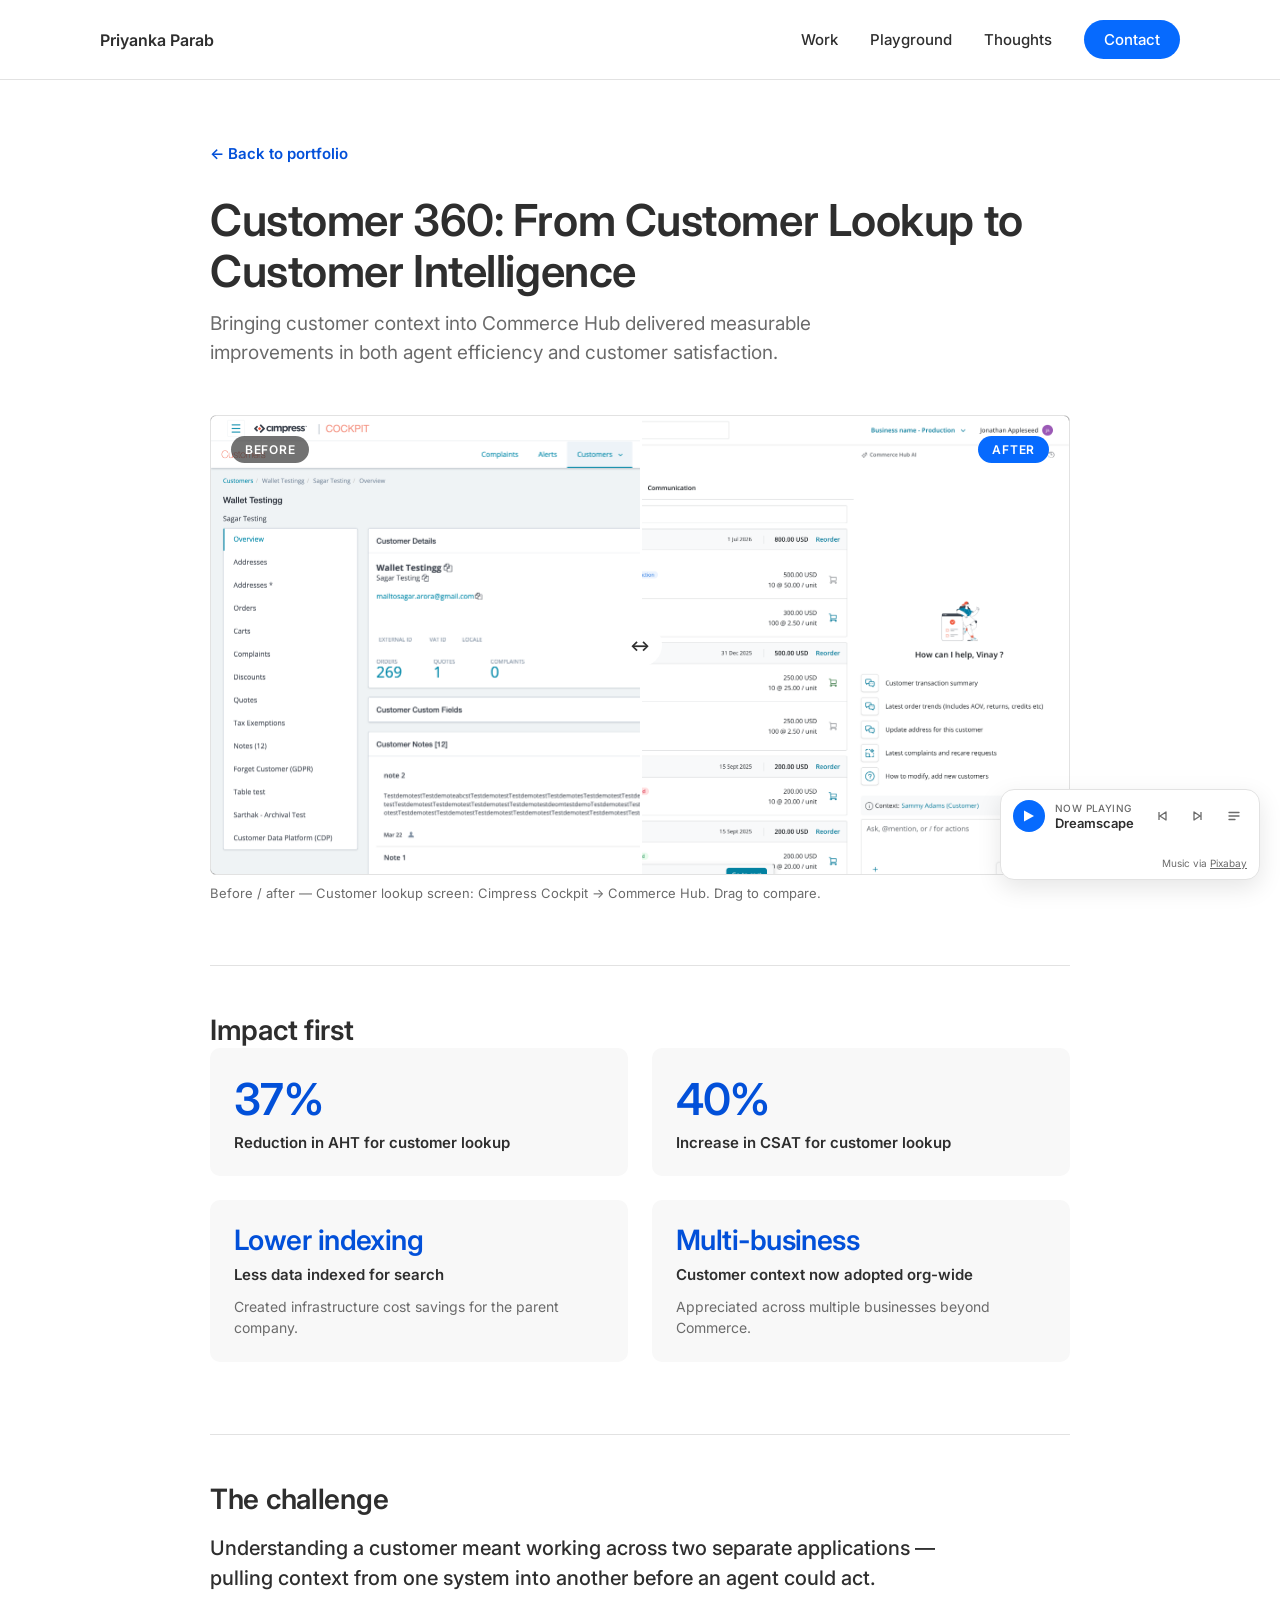
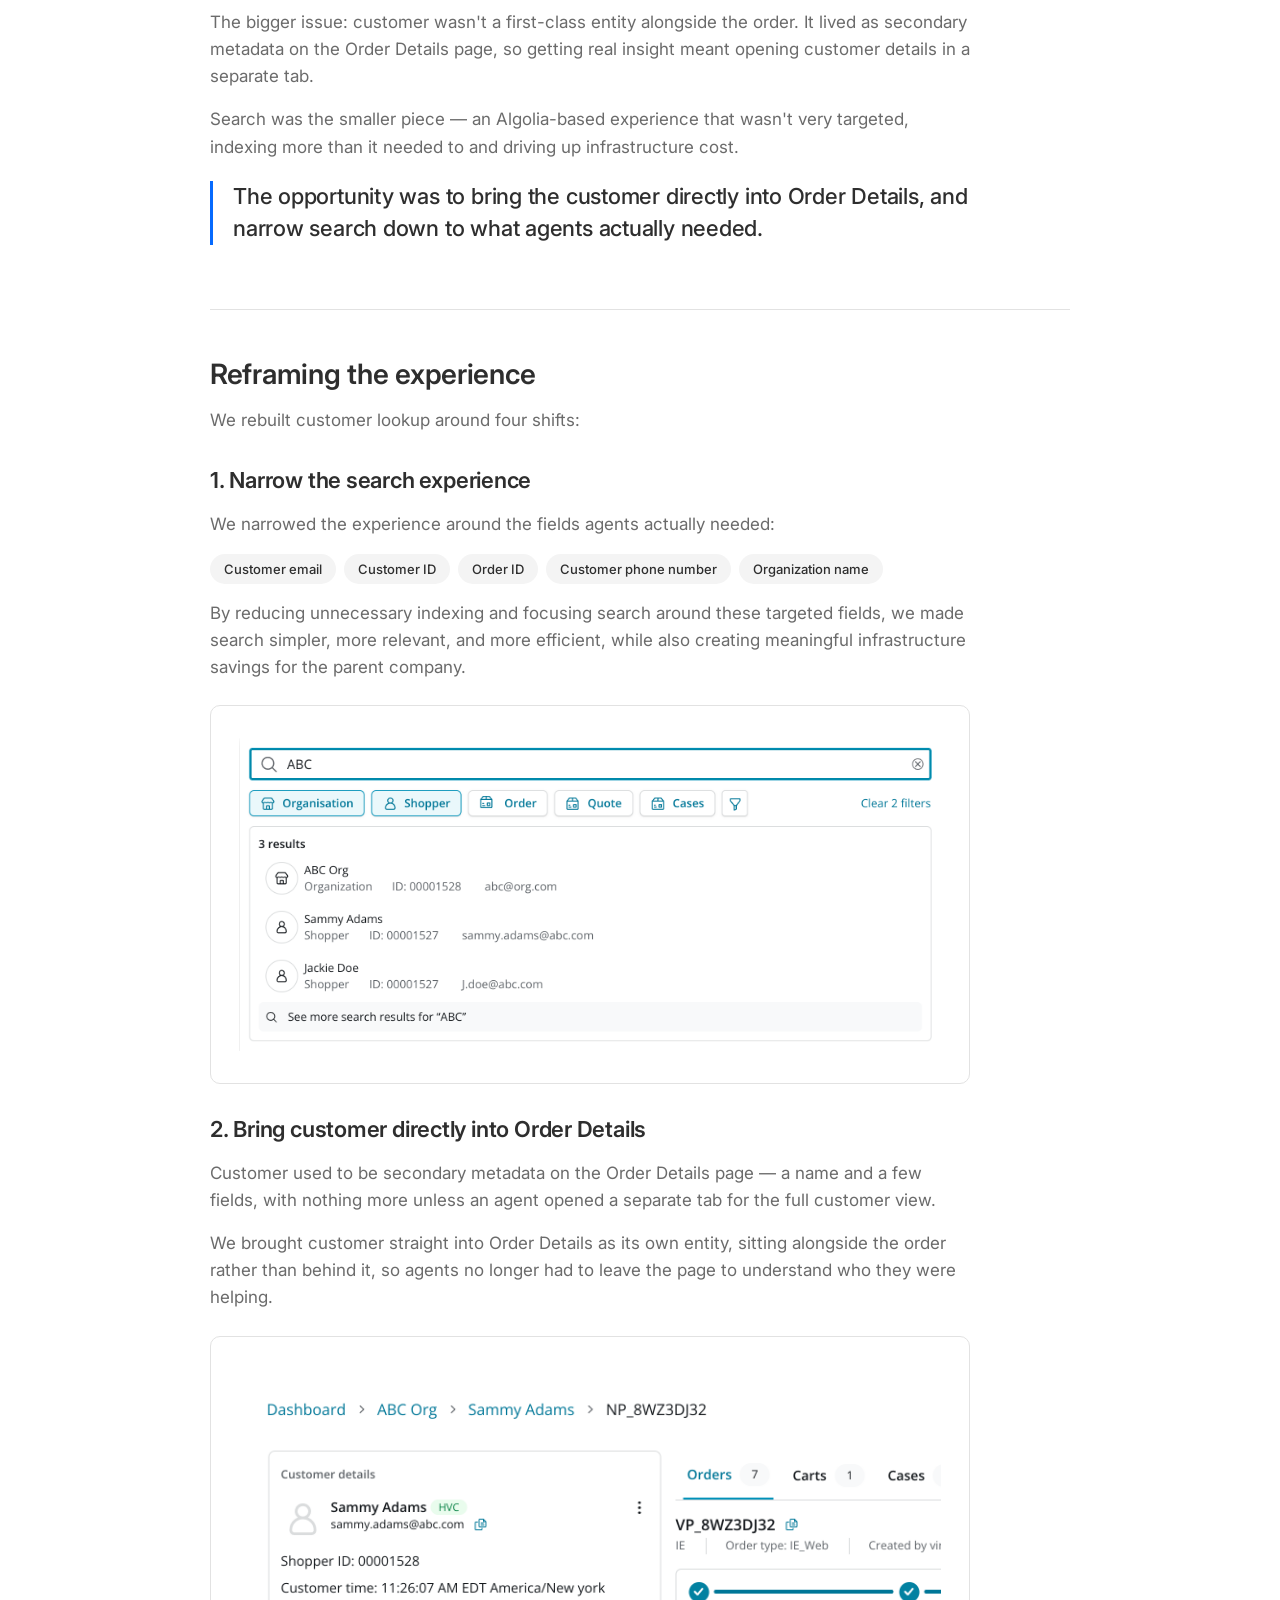
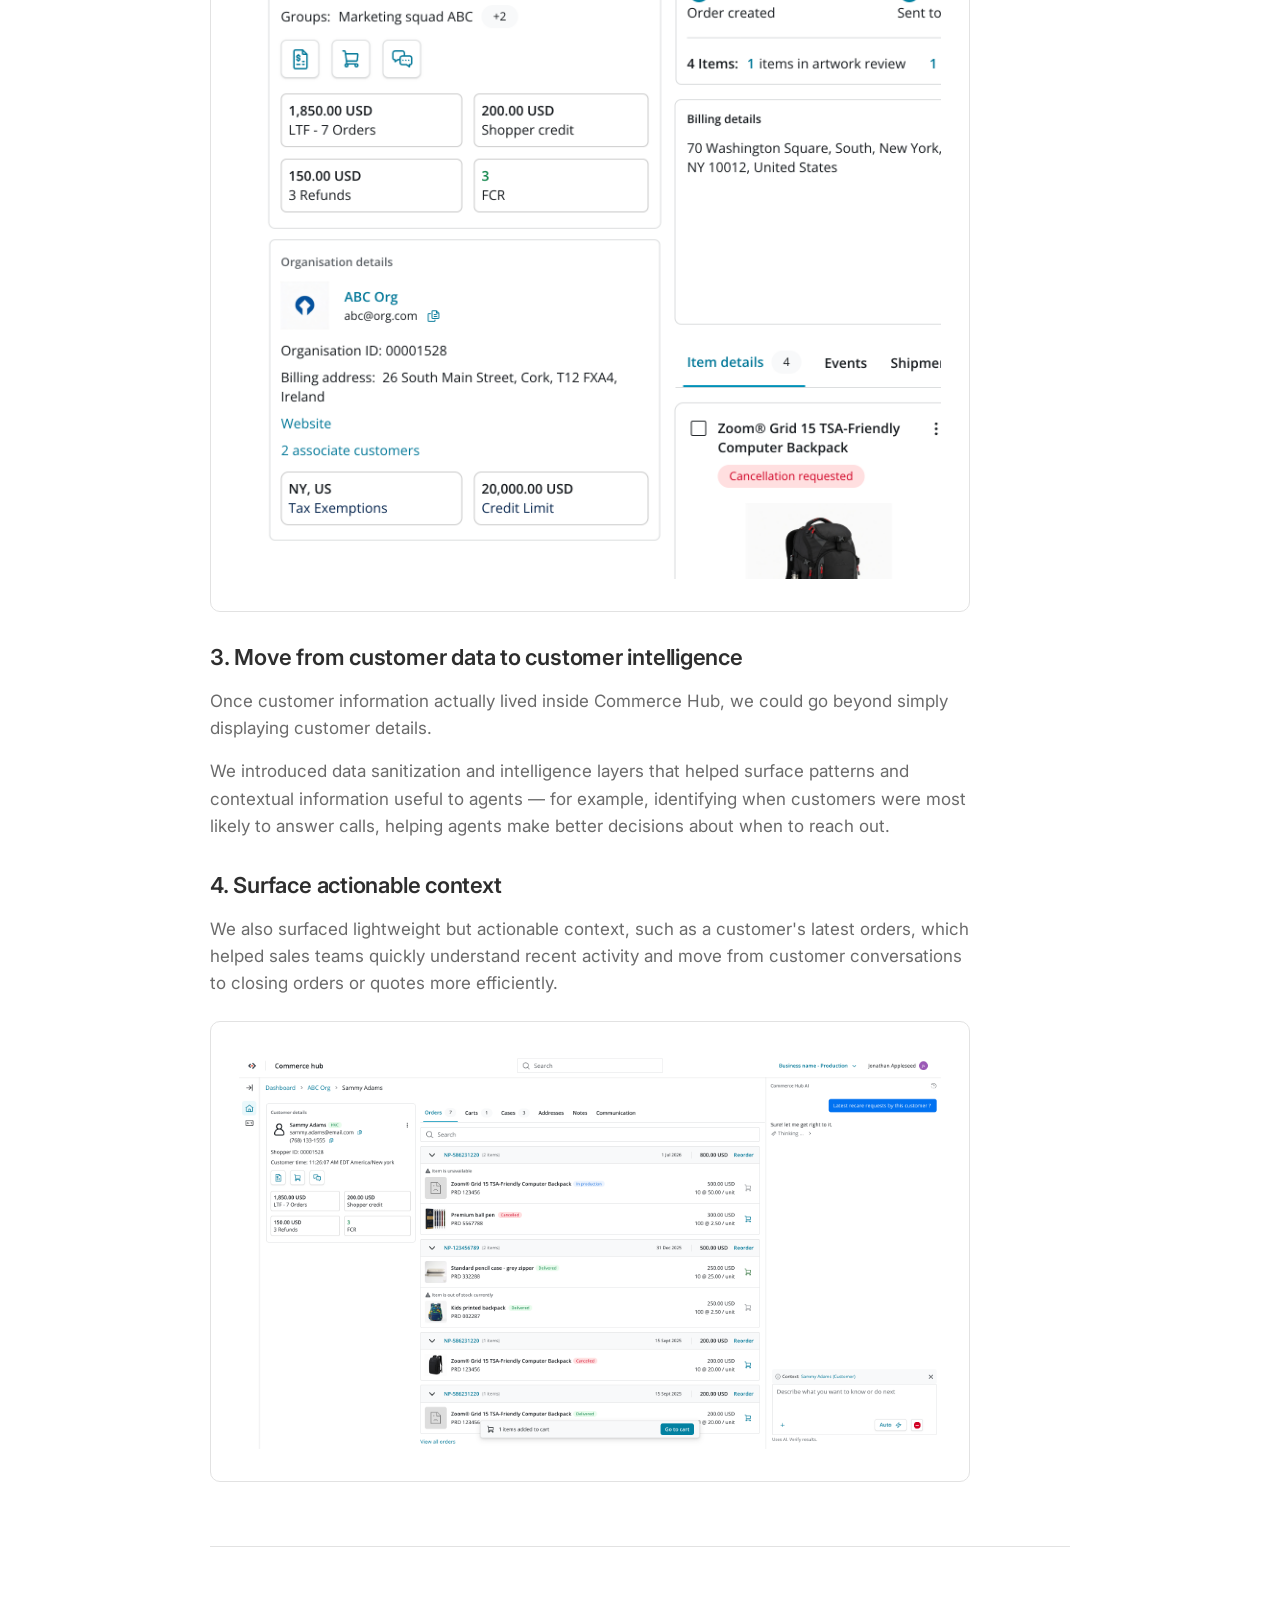
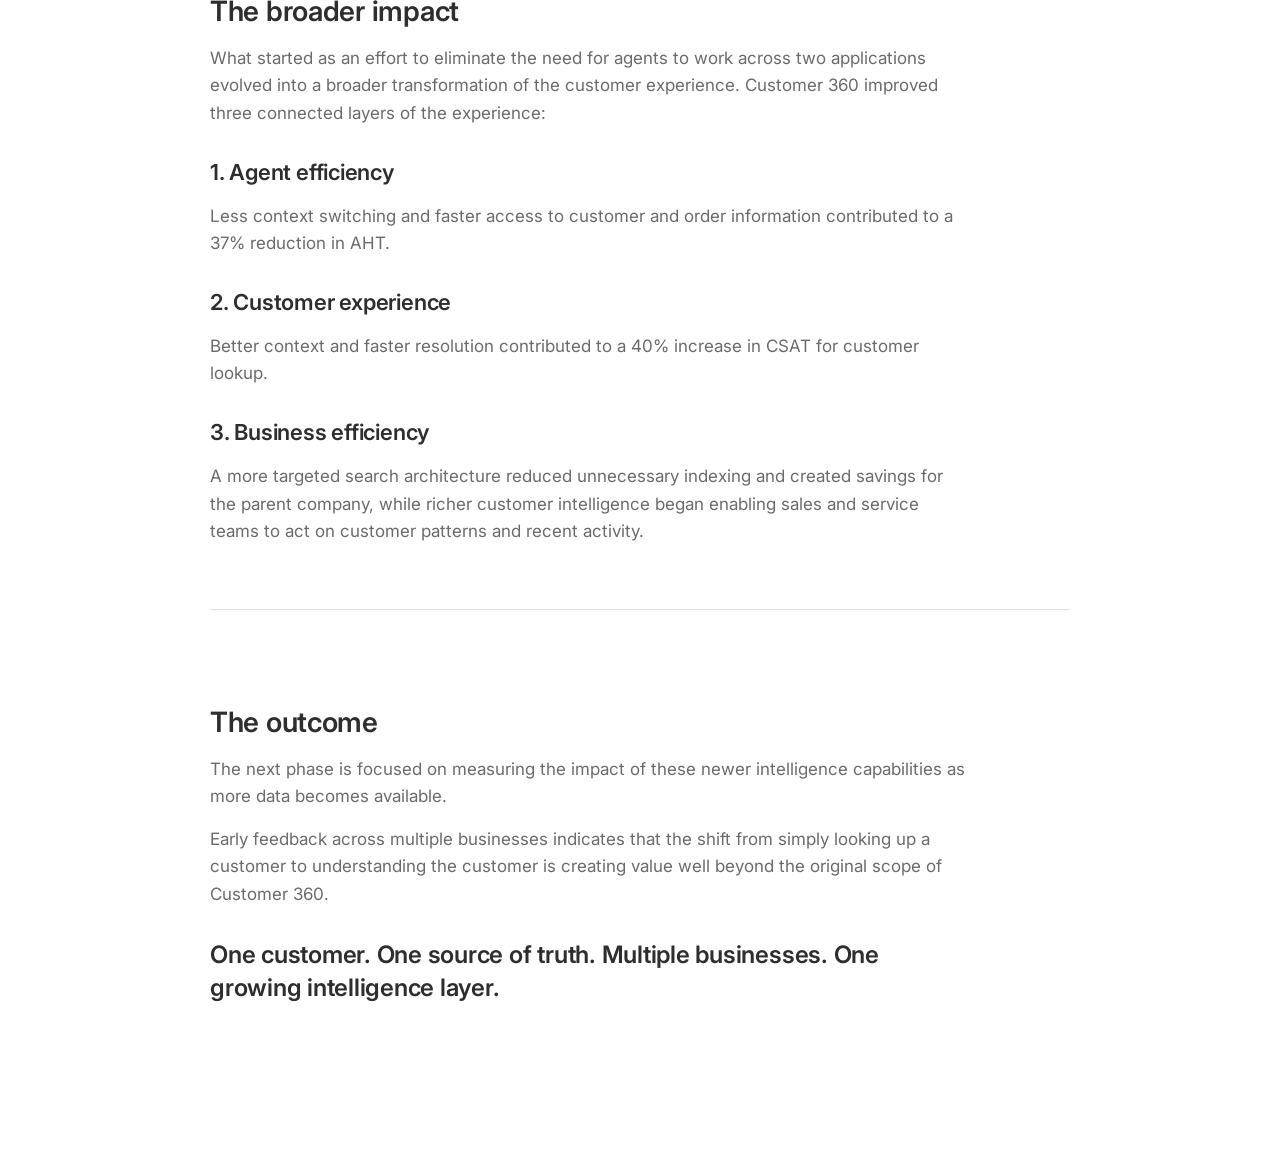
==== case-study-customer360.html @ 47e8b6f5 "Replace Customer 360's before/after wireframe with a real drag-to-compare slider Adds the same clip-" ====
<!DOCTYPE html>
<html lang="en">
<head>
  <meta charset="UTF-8" />
  <meta name="viewport" content="width=device-width, initial-scale=1.0" />
  <title>Customer 360 — Priyanka Parab</title>
  <meta name="description" content="From customer lookup to customer intelligence — how bringing customer context into Commerce Hub cut AHT by 37% and lifted CSAT by 40%." />
  <link rel="preconnect" href="https://fonts.googleapis.com">
  <link rel="preconnect" href="https://fonts.gstatic.com" crossorigin>
  <link href="https://fonts.googleapis.com/css2?family=Inter:wght@400;500;600&display=swap" rel="stylesheet">
  <link rel="stylesheet" href="styles.css" />
</head>
<body>
  <header class="nav">
    <div class="nav-inner">
      <a class="nav-name" href="index.html#top">Priyanka Parab</a>
      <button class="nav-toggle" id="navToggle" aria-label="Toggle menu" aria-expanded="false" aria-controls="navLinks">
        <span></span>
        <span></span>
        <span></span>
      </button>
      <nav class="nav-links" id="navLinks">
        <a href="index.html#work">Work</a>
        <a href="index.html#playground">Playground</a>
        <a href="index.html#thoughts">Thoughts</a>
        <a class="nav-contact" href="index.html#contact">Contact</a>
      </nav>
    </div>
  </header>

  <main class="page case-study-page cs-customer360" id="top">
    <a class="link-accent" href="index.html#work">← Back to portfolio</a>

    <div class="cs-header">
      <h1 class="cs-title">Customer 360: From Customer Lookup to Customer Intelligence</h1>
      <p class="cs-subtitle">Bringing customer context into Commerce Hub delivered measurable improvements in both agent efficiency and customer satisfaction.</p>
    </div>

    <div class="cs-compare">
      <div class="cs-compare-frame cs-compare-frame--photo" id="customer360CompareFrame">
        <img class="cs-compare-photo is-after" src="images/customer-lookup-after.png" alt="Commerce Hub — the customer lookup screen agents use today" draggable="false" />
        <img class="cs-compare-photo is-before" id="customer360CompareBeforeImg" src="images/customer-lookup-before.png" alt="Cimpress Cockpit — the legacy customer lookup screen agents used before" draggable="false" />
        <span class="cs-compare-badge is-before">Before</span>
        <span class="cs-compare-badge is-after">After</span>
        <div class="cs-compare-divider" id="customer360CompareDivider"></div>
        <div class="cs-compare-handle" id="customer360CompareHandle">↔</div>
        <input type="range" class="cs-compare-range" id="customer360CompareRange" min="0" max="100" value="50" step="0.1" aria-label="Drag to compare the before and after customer lookup screen" />
      </div>
      <p class="cs-compare-caption">Before / after — Customer lookup screen: Cimpress Cockpit → Commerce Hub. Drag to compare.</p>
    </div>

    <hr class="divider" />

    <div class="cs-section">
      <h2>Impact first</h2>
    </div>

    <div class="cs-stats">
      <div class="cs-stat">
        <span class="cs-stat-value">37%</span>
        <p class="cs-stat-label">Reduction in AHT for customer lookup</p>
      </div>
      <div class="cs-stat">
        <span class="cs-stat-value">40%</span>
        <p class="cs-stat-label">Increase in CSAT for customer lookup</p>
      </div>
      <div class="cs-stat">
        <span class="cs-stat-value cs-stat-value-text">Lower indexing</span>
        <p class="cs-stat-label">Less data indexed for search</p>
        <p class="cs-stat-caption">Created infrastructure cost savings for the parent company.</p>
      </div>
      <div class="cs-stat">
        <span class="cs-stat-value cs-stat-value-text">Multi-business</span>
        <p class="cs-stat-label">Customer context now adopted org-wide</p>
        <p class="cs-stat-caption">Appreciated across multiple businesses beyond Commerce.</p>
      </div>
    </div>

    <hr class="divider" />

    <div class="cs-section">
      <h2>The challenge</h2>
      <p class="cs-lead">Understanding a customer meant working across two separate applications — pulling context from one system into another before an agent could act.</p>
      <p>The bigger issue: customer wasn't a first-class entity alongside the order. It lived as secondary metadata on the Order Details page, so getting real insight meant opening customer details in a separate tab.</p>
      <p>Search was the smaller piece — an Algolia-based experience that wasn't very targeted, indexing more than it needed to and driving up infrastructure cost.</p>
      <div class="cs-quote">
        <p>The opportunity was to bring the customer directly into Order Details, and narrow search down to what agents actually needed.</p>
      </div>
    </div>

    <hr class="divider" />

    <div class="cs-section">
      <h2>Reframing the experience</h2>
      <p>We rebuilt customer lookup around four shifts:</p>
    </div>

    <div class="cs-section">
      <h3>1. Narrow the search experience</h3>
      <p>We narrowed the experience around the fields agents actually needed:</p>
      <div class="cs-fields">
        <span class="cs-tag">Customer email</span>
        <span class="cs-tag">Customer ID</span>
        <span class="cs-tag">Order ID</span>
        <span class="cs-tag">Customer phone number</span>
        <span class="cs-tag">Organization name</span>
      </div>
      <p>By reducing unnecessary indexing and focusing search around these targeted fields, we made search simpler, more relevant, and more efficient, while also creating meaningful infrastructure savings for the parent company.</p>
      <div class="cs-image has-photo">
        <img class="cs-image-photo" src="images/customer-search-abc.png" alt="Search for 'ABC' with Organisation and Shopper filters active, showing 3 results: ABC Org, Sammy Adams, and Jackie Doe" />
      </div>
    </div>

    <div class="cs-section">
      <h3>2. Bring customer directly into Order Details</h3>
      <p>Customer used to be secondary metadata on the Order Details page — a name and a few fields, with nothing more unless an agent opened a separate tab for the full customer view.</p>
      <p>We brought customer straight into Order Details as its own entity, sitting alongside the order rather than behind it, so agents no longer had to leave the page to understand who they were helping.</p>
      <div class="cs-image has-photo">
        <img class="cs-image-photo" src="images/customer-order-details.png" alt="Order Details screen in Commerce Hub with a Customer details card and Organisation details card in the left rail, alongside the order's items, billing, and shipping panels" />
      </div>
    </div>

    <div class="cs-section">
      <h3>3. Move from customer data to customer intelligence</h3>
      <p>Once customer information actually lived inside Commerce Hub, we could go beyond simply displaying customer details.</p>
      <p>We introduced data sanitization and intelligence layers that helped surface patterns and contextual information useful to agents — for example, identifying when customers were most likely to answer calls, helping agents make better decisions about when to reach out.</p>
    </div>

    <div class="cs-section">
      <h3>4. Surface actionable context</h3>
      <p>We also surfaced lightweight but actionable context, such as a customer's latest orders, which helped sales teams quickly understand recent activity and move from customer conversations to closing orders or quotes more efficiently.</p>
      <div class="cs-image has-photo">
        <img class="cs-image-photo" src="images/customer-recent-orders.png" alt="Customer's Orders tab in Commerce Hub, listing recent orders with items, dates, totals, and reorder links, alongside a Commerce Hub AI panel" />
      </div>
    </div>

    <hr class="divider" />

    <div class="cs-section">
      <h2>The broader impact</h2>
      <p>What started as an effort to eliminate the need for agents to work across two applications evolved into a broader transformation of the customer experience. Customer 360 improved three connected layers of the experience:</p>
    </div>

    <div class="cs-section">
      <h3>1. Agent efficiency</h3>
      <p>Less context switching and faster access to customer and order information contributed to a 37% reduction in AHT.</p>
    </div>

    <div class="cs-section">
      <h3>2. Customer experience</h3>
      <p>Better context and faster resolution contributed to a 40% increase in CSAT for customer lookup.</p>
    </div>

    <div class="cs-section">
      <h3>3. Business efficiency</h3>
      <p>A more targeted search architecture reduced unnecessary indexing and created savings for the parent company, while richer customer intelligence began enabling sales and service teams to act on customer patterns and recent activity.</p>
    </div>

    <hr class="divider" />

    <div class="cs-closing">
      <h2>The outcome</h2>
      <p>The next phase is focused on measuring the impact of these newer intelligence capabilities as more data becomes available.</p>
      <p>Early feedback across multiple businesses indicates that the shift from simply looking up a customer to understanding the customer is creating value well beyond the original scope of Customer 360.</p>
      <div class="cs-closing-line">
        <p>One customer. One source of truth. Multiple businesses. One growing intelligence layer.</p>
      </div>
    </div>
  </main>

  <div class="player" id="player">
    <div class="player-bar">
      <button class="player-toggle" id="playerToggle" aria-label="Play">
        <svg class="icon-play" width="14" height="14" viewBox="0 0 14 14" fill="none" xmlns="http://www.w3.org/2000/svg"><path d="M2 1.5V12.5L12 7L2 1.5Z" fill="currentColor"/></svg>
        <svg class="icon-pause" width="14" height="14" viewBox="0 0 14 14" fill="none" xmlns="http://www.w3.org/2000/svg" style="display:none"><rect x="2" y="1.5" width="3.5" height="11" rx="1" fill="currentColor"/><rect x="8.5" y="1.5" width="3.5" height="11" rx="1" fill="currentColor"/></svg>
      </button>
      <div class="player-info" id="playerListToggle">
        <span class="player-label">Now playing</span>
        <span class="player-track" id="playerTrackName">Dreamscape</span>
      </div>
      <button class="player-nav" id="playerPrev" aria-label="Previous track">
        <svg width="12" height="12" viewBox="0 0 12 12" fill="none" xmlns="http://www.w3.org/2000/svg"><path d="M3 2V10M10 2L4 6L10 10V2Z" stroke="currentColor" stroke-width="1.3" stroke-linejoin="round"/></svg>
      </button>
      <button class="player-nav" id="playerNext" aria-label="Next track">
        <svg width="12" height="12" viewBox="0 0 12 12" fill="none" xmlns="http://www.w3.org/2000/svg"><path d="M9 2V10M2 2L8 6L2 10V2Z" stroke="currentColor" stroke-width="1.3" stroke-linejoin="round"/></svg>
      </button>
      <button class="player-list-btn" id="playerListBtn" aria-label="Show playlist" aria-expanded="false">
        <svg width="14" height="14" viewBox="0 0 14 14" fill="none" xmlns="http://www.w3.org/2000/svg"><path d="M2 3.5H12M2 7H12M2 10.5H8" stroke="currentColor" stroke-width="1.3" stroke-linecap="round"/></svg>
      </button>
    </div>
    <ul class="player-playlist" id="playerPlaylist">
      <li data-index="0"><span class="playlist-name">Dreamscape</span><span class="playlist-artist">Morgan Cross</span></li>
      <li data-index="1"><span class="playlist-name">Peaceful Piano</span><span class="playlist-artist">leberch</span></li>
      <li data-index="2"><span class="playlist-name">Rain Meditation</span><span class="playlist-artist">andriig</span></li>
      <li data-index="3"><span class="playlist-name">Quiet Phase</span><span class="playlist-artist">QuietPhase</span></li>
    </ul>
    <p class="player-credit">Music via <a href="https://pixabay.com/music/" target="_blank" rel="noopener">Pixabay</a></p>
  </div>

  <audio id="audioEl" preload="none"></audio>

  <script>
    // Before/after photo compare slider — driven by a full-size, invisible
    // range input so drag, touch, and keyboard (arrow keys) all work for free.
    (function () {
      const range = document.getElementById('customer360CompareRange');
      const before = document.getElementById('customer360CompareBeforeImg');
      const divider = document.getElementById('customer360CompareDivider');
      const handle = document.getElementById('customer360CompareHandle');
      if (!range || !before || !divider || !handle) return;

      function update(value) {
        before.style.clipPath = `inset(0 ${100 - value}% 0 0)`;
        divider.style.left = `${value}%`;
        handle.style.left = `${value}%`;
      }

      range.addEventListener('input', () => update(range.value));
      update(range.value);
    })();

    const navToggle = document.getElementById('navToggle');
    const navLinks = document.getElementById('navLinks');

    navToggle.addEventListener('click', () => {
      const isOpen = navLinks.classList.toggle('is-open');
      navToggle.classList.toggle('is-open', isOpen);
      navToggle.setAttribute('aria-expanded', String(isOpen));
    });

    navLinks.querySelectorAll('a').forEach((link) => {
      link.addEventListener('click', () => {
        navLinks.classList.remove('is-open');
        navToggle.classList.remove('is-open');
        navToggle.setAttribute('aria-expanded', 'false');
      });
    });

    // Music player
    const playlist = [
      { title: 'Dreamscape', artist: 'Morgan Cross', src: 'audio/track1.mp3' },
      { title: 'Peaceful Piano', artist: 'leberch', src: 'audio/track2.mp3' },
      { title: 'Rain Meditation', artist: 'andriig', src: 'audio/track3.mp3' },
      { title: 'Quiet Phase', artist: 'QuietPhase', src: 'audio/track4.mp3' },
    ];

    const audioEl = document.getElementById('audioEl');
    const playerToggle = document.getElementById('playerToggle');
    const iconPlay = playerToggle.querySelector('.icon-play');
    const iconPause = playerToggle.querySelector('.icon-pause');
    const trackNameEl = document.getElementById('playerTrackName');
    const prevBtn = document.getElementById('playerPrev');
    const nextBtn = document.getElementById('playerNext');
    const listBtn = document.getElementById('playerListBtn');
    const listToggleArea = document.getElementById('playerListToggle');
    const playlistEl = document.getElementById('playerPlaylist');
    const playlistItems = Array.from(playlistEl.querySelectorAll('li'));
    const playerEl = document.getElementById('player');

    let currentIndex = 0;
    let isPlaying = false;

    function loadTrack(index, autoplay) {
      currentIndex = (index + playlist.length) % playlist.length;
      const track = playlist[currentIndex];
      audioEl.src = track.src;
      trackNameEl.textContent = track.title;
      playlistItems.forEach((li) => li.classList.toggle('is-active', Number(li.dataset.index) === currentIndex));
      if (autoplay) {
        audioEl.play().catch(() => {});
      }
    }

    function setPlayingUI(playing) {
      isPlaying = playing;
      iconPlay.style.display = playing ? 'none' : 'block';
      iconPause.style.display = playing ? 'block' : 'none';
      playerToggle.setAttribute('aria-label', playing ? 'Pause' : 'Play');
    }

    playerToggle.addEventListener('click', () => {
      if (!audioEl.src) {
        loadTrack(currentIndex, true);
        return;
      }
      if (audioEl.paused) {
        audioEl.play().catch(() => {});
      } else {
        audioEl.pause();
      }
    });

    prevBtn.addEventListener('click', () => loadTrack(currentIndex - 1, isPlaying));
    nextBtn.addEventListener('click', () => loadTrack(currentIndex + 1, isPlaying));

    audioEl.addEventListener('play', () => setPlayingUI(true));
    audioEl.addEventListener('pause', () => setPlayingUI(false));
    audioEl.addEventListener('ended', () => loadTrack(currentIndex + 1, true));

    listToggleArea.addEventListener('click', () => playerEl.classList.toggle('list-open'));
    listBtn.addEventListener('click', () => {
      const isOpen = playerEl.classList.toggle('list-open');
      listBtn.setAttribute('aria-expanded', String(isOpen));
    });

    playlistItems.forEach((li) => {
      li.addEventListener('click', () => {
        loadTrack(Number(li.dataset.index), true);
        playerEl.classList.remove('list-open');
      });
    });

    trackNameEl.textContent = playlist[0].title;
    playlistItems[0].classList.add('is-active');
  </script>
</body>
</html>
---- styles.css ----
:root {
  --color-ink: #2E2E2E;
  --color-muted: #6B6B6B;
  --color-ground: #FFFFFF;
  --color-divider: #E2E2E2;
  --color-accent: #066AFE;
  --color-accent-text: #0250D9;
  --tag-bg: #FFC94D;
  --tag-ink: #141414;

  --card-wismo: #FFE8A3;
  --card-wismo-spine: #FFD043;
  --card-customer360: #EAEAEA;
  --card-customer360-spine: #B0B0B0;
  --card-recare: #C3DBFF;
  --card-recare-spine: #032D60;
  --card-cart: #FDDDE3;
  --card-cart-spine: #FE8F7D;

  --tag-going-bg: #DFF3E3;
  --tag-going-text: #1B7A3D;
  --tag-new-bg: #DCEAFF;
  --tag-new-text: #0250D9;
}

* {
  box-sizing: border-box;
}

html, body {
  margin: 0;
  padding: 0;
}

html {
  scroll-behavior: smooth;
  scroll-padding-top: 84px;
}

body {
  font-family: "Inter", system-ui, -apple-system, sans-serif;
  background-color: var(--color-ground);
  color: var(--color-ink);
  -webkit-font-smoothing: antialiased;
}

body.intro-active {
  overflow: hidden;
}

/* Intro animation */
.intro-overlay {
  position: fixed;
  inset: 0;
  z-index: 9999;
  display: flex;
  align-items: center;
  justify-content: center;
  background: var(--color-ground);
  clip-path: circle(150% at 50% 50%);
}

.intro-overlay.intro-exit {
  animation: introShrink 0.9s cubic-bezier(0.65, 0, 0.35, 1) forwards;
}

.intro-lottie {
  width: 200px;
  height: 200px;
}

@keyframes introShrink {
  to { clip-path: circle(0% at 50% 50%); }
}

@media (prefers-reduced-motion: reduce) {
  .intro-overlay {
    animation: none !important;
    display: none !important;
  }
  body.intro-active {
    overflow: visible;
  }
}

.page {
  max-width: 1120px;
  margin: 0 auto;
  padding: 64px 20px 160px;
}

@media (max-width: 900px) {
  .page {
    padding: 40px 20px 96px;
  }
}

/* Nav */

.nav {
  position: sticky;
  top: 0;
  z-index: 20;
  background-color: var(--color-ground);
  border-bottom: 1px solid var(--color-divider);
}

.nav-inner {
  max-width: 1120px;
  margin: 0 auto;
  padding: 20px 20px;
  display: flex;
  align-items: center;
  justify-content: space-between;
}

.nav-name {
  font-size: 16px;
  font-weight: 600;
  color: var(--color-ink);
  text-decoration: none;
}

.nav-links {
  display: flex;
  align-items: center;
  gap: 32px;
}

.nav-links a {
  font-size: 15px;
  font-weight: 500;
  color: var(--color-ink);
  text-decoration: none;
}

.nav-links a:hover {
  color: var(--color-accent-text);
}

.nav-contact {
  display: inline-flex !important;
  align-items: center;
  padding: 10px 20px;
  border-radius: 999px;
  background-color: var(--color-accent);
  color: var(--color-ground) !important;
  font-size: 14px;
  font-weight: 600;
}

.nav-toggle {
  display: none;
  flex-direction: column;
  justify-content: center;
  align-items: center;
  gap: 5px;
  width: 36px;
  height: 36px;
  padding: 0;
  border: none;
  background: transparent;
  cursor: pointer;
}

.nav-toggle span {
  display: block;
  width: 20px;
  height: 2px;
  background-color: var(--color-ink);
  transition: transform 0.2s ease, opacity 0.2s ease;
}

.nav-toggle.is-open span:nth-child(1) {
  transform: translateY(7px) rotate(45deg);
}

.nav-toggle.is-open span:nth-child(2) {
  opacity: 0;
}

.nav-toggle.is-open span:nth-child(3) {
  transform: translateY(-7px) rotate(-45deg);
}

@media (max-width: 640px) {
  .nav-toggle {
    display: flex;
  }

  .nav-links {
    position: absolute;
    top: 100%;
    left: 0;
    right: 0;
    flex-direction: column;
    align-items: flex-start;
    gap: 0;
    background-color: var(--color-ground);
    border-bottom: 1px solid var(--color-divider);
    max-height: 0;
    overflow: hidden;
    transition: max-height 0.25s ease;
  }

  .nav-links.is-open {
    max-height: 320px;
  }

  .nav-links a {
    width: 100%;
    padding: 16px 20px;
    border-top: 1px solid var(--color-divider);
  }

  .nav-contact {
    border-radius: 0;
    justify-content: center;
    background-color: var(--color-ground);
    color: var(--color-accent-text) !important;
  }
}

/* Hero */

.hero {
  display: flex;
  flex-direction: column;
  gap: 28px;
  max-width: 680px;
}

.eyebrow-row {
  display: flex;
  align-items: center;
  gap: 10px;
  flex-wrap: wrap;
}

.tag {
  display: inline-flex;
  align-items: center;
  padding: 6px 14px;
  border-radius: 999px;
  background-color: var(--tag-bg);
  color: var(--tag-ink);
  font-size: 13px;
  font-weight: 700;
  letter-spacing: 0.04em;
  text-transform: uppercase;
}

.eyebrow-text {
  font-size: 13px;
  font-weight: 500;
  letter-spacing: 0.04em;
  text-transform: uppercase;
  color: var(--color-muted);
}

h1 {
  font-size: 60px;
  font-weight: 600;
  line-height: 1.1;
  letter-spacing: -0.02em;
  margin: 0;
}

@media (max-width: 640px) {
  h1 {
    font-size: 40px;
  }
}

.hero-copy {
  display: flex;
  flex-direction: column;
  gap: 18px;
}

.hero-copy p {
  margin: 0;
  font-size: 17px;
  font-weight: 400;
  line-height: 1.6;
}

.hero-copy p.muted {
  color: var(--color-muted);
}

.cta-row {
  display: flex;
  align-items: center;
  gap: 24px;
  padding-top: 6px;
  flex-wrap: wrap;
}

.btn-primary {
  display: inline-flex;
  align-items: center;
  padding: 12px 24px;
  border-radius: 999px;
  background-color: var(--color-accent);
  color: var(--color-ground);
  font-size: 15px;
  font-weight: 600;
  text-decoration: none;
}

.link-accent {
  font-size: 15px;
  font-weight: 600;
  color: var(--color-accent-text);
  text-decoration: none;
}

.link-accent:hover {
  text-decoration: underline;
}

/* Divider */

.divider {
  border: none;
  height: 1px;
  background-color: var(--color-divider);
  margin: 64px 0 48px;
}

.hero + .divider {
  margin-top: 80px;
  margin-bottom: 56px;
}

/* Section header */

.section-header {
  display: flex;
  flex-direction: column;
  gap: 8px;
  max-width: 600px;
}

.section-header h2 {
  font-size: 26px;
  font-weight: 600;
  letter-spacing: -0.01em;
  margin: 0;
}

.section-header p {
  margin: 0;
  font-size: 16px;
  font-weight: 400;
  line-height: 1.5;
}

/* Work section */

.work {
  display: flex;
  flex-direction: column;
  gap: 36px;
}

.card-row {
  display: flex;
  gap: 24px;
  flex-wrap: wrap;
}

.card {
  display: flex;
  flex-direction: column;
  justify-content: space-between;
  gap: 18px;
  width: 240px;
  min-height: 320px;
  padding: 22px 20px;
  border-radius: 10px;
  position: relative;
  overflow: hidden;
}

/* Flat fallback fill — shows through before the WebGL canvas paints, or
   if WebGL is unavailable, so cards never render blank/white. */
.card-wismo { background-color: #120D31; }
.card-customer360 { background-color: #0D1B2A; }
.card-recare { background-color: #1B0620; }
.card-cart { background-color: #1A0800; }

.shader-canvas {
  position: absolute;
  inset: 0;
  z-index: 0;
  display: block;
  width: 100%;
  height: 100%;
}

.card-body {
  position: relative;
  z-index: 2;
  display: flex;
  flex-direction: column;
  gap: 6px;
}

.card-eyebrow {
  font-size: 11px;
  font-weight: 700;
  letter-spacing: 0.06em;
  text-transform: uppercase;
  color: rgba(255, 255, 255, 0.75);
}

.card-title {
  font-size: 21px;
  font-weight: 600;
  letter-spacing: -0.02em;
  line-height: 1.2;
  color: #FFFFFF;
  margin: 0;
}

.card-caption {
  position: relative;
  z-index: 2;
  font-size: 12px;
  font-weight: 400;
  line-height: 1.4;
  color: rgba(255, 255, 255, 0.85);
  text-shadow: 0 1px 6px rgba(0, 0, 0, 0.35);
  margin: 0;
  margin-top: auto;
}

.older-work {
  align-self: flex-start;
}

/* Link sections */

.link-section {
  display: flex;
  flex-direction: column;
  gap: 20px;
  max-width: 600px;
}

.link-list {
  display: flex;
  flex-direction: column;
  gap: 10px;
}

/* Music player */

.player {
  position: fixed;
  right: 20px;
  bottom: 20px;
  z-index: 30;
  width: 260px;
  background-color: var(--color-ground);
  border: 1px solid var(--color-divider);
  border-radius: 14px;
  box-shadow: 0 8px 24px rgba(0, 0, 0, 0.1);
  overflow: hidden;
  font-family: "Inter", system-ui, sans-serif;
}

.player-bar {
  display: flex;
  align-items: center;
  gap: 10px;
  padding: 10px 12px;
}

.player-toggle {
  display: flex;
  align-items: center;
  justify-content: center;
  flex-shrink: 0;
  width: 32px;
  height: 32px;
  border: none;
  border-radius: 999px;
  background-color: var(--color-accent);
  color: var(--color-ground);
  cursor: pointer;
  padding: 0;
}

.player-info {
  display: flex;
  flex-direction: column;
  gap: 1px;
  flex: 1;
  min-width: 0;
  cursor: pointer;
}

.player-label {
  font-size: 10px;
  font-weight: 500;
  letter-spacing: 0.04em;
  text-transform: uppercase;
  color: var(--color-muted);
}

.player-track {
  font-size: 13px;
  font-weight: 600;
  color: var(--color-ink);
  white-space: nowrap;
  overflow: hidden;
  text-overflow: ellipsis;
}

.player-nav,
.player-list-btn {
  display: flex;
  align-items: center;
  justify-content: center;
  flex-shrink: 0;
  width: 26px;
  height: 26px;
  border: none;
  background: transparent;
  color: var(--color-muted);
  cursor: pointer;
  padding: 0;
  border-radius: 6px;
}

.player-nav:hover,
.player-list-btn:hover {
  color: var(--color-ink);
  background-color: var(--card-customer360);
}

.player-playlist {
  list-style: none;
  margin: 0;
  padding: 4px;
  max-height: 0;
  overflow: hidden;
  transition: max-height 0.25s ease;
  border-top: 1px solid transparent;
}

.player.list-open .player-playlist {
  max-height: 220px;
  border-top-color: var(--color-divider);
}

.player-playlist li {
  display: flex;
  align-items: baseline;
  justify-content: space-between;
  gap: 8px;
  padding: 9px 10px;
  border-radius: 8px;
  cursor: pointer;
}

.player-playlist li:hover {
  background-color: var(--card-customer360);
}

.player-playlist li.is-active .playlist-name {
  color: var(--color-accent-text);
}

.playlist-name {
  font-size: 13px;
  font-weight: 500;
  color: var(--color-ink);
}

.playlist-artist {
  font-size: 11px;
  color: var(--color-muted);
  flex-shrink: 0;
}

.player-credit {
  margin: 0;
  padding: 6px 12px 10px;
  font-size: 10px;
  color: var(--color-muted);
  text-align: right;
}

.player-credit a {
  color: var(--color-muted);
}

@media (max-width: 640px) {
  .player {
    left: 16px;
    right: 16px;
    bottom: 16px;
    width: auto;
  }
}

/* Design process page */

.process-page {
  display: flex;
  flex-direction: column;
  gap: 0;
  max-width: 760px;
}

.process-page > .link-accent {
  align-self: flex-start;
  margin-bottom: 32px;
}

.process-header {
  display: flex;
  flex-direction: column;
  gap: 8px;
  margin-bottom: 20px;
}

.process-eyebrow {
  font-size: 13px;
  font-weight: 500;
  letter-spacing: 0.04em;
  text-transform: uppercase;
  color: var(--color-muted);
}

.process-title {
  font-size: 40px;
  font-weight: 600;
  letter-spacing: -0.02em;
  margin: 0;
}

.process-intro {
  display: flex;
  flex-direction: column;
  gap: 20px;
  margin-bottom: 28px;
}

.process-intro p {
  margin: 0;
  font-size: 17px;
  font-weight: 400;
  line-height: 1.6;
  color: var(--color-muted);
}

.process-pills {
  display: flex;
  flex-wrap: wrap;
  gap: 10px;
}

.pill {
  display: inline-flex;
  align-items: center;
  padding: 7px 16px;
  border-radius: 999px;
  background-color: var(--card-customer360);
  color: var(--color-ink);
  font-size: 13px;
  font-weight: 500;
}

.timeline {
  display: flex;
  flex-direction: column;
  margin-top: 28px;
}

.timeline-item {
  display: flex;
  gap: 20px;
  padding: 28px 0;
}

.timeline-item:first-child {
  padding-top: 0;
}

.timeline-item:last-child {
  padding-bottom: 0;
}

.timeline-track {
  position: relative;
  flex-shrink: 0;
  width: 14px;
  display: flex;
  justify-content: center;
}

.timeline-track::before {
  content: "";
  position: absolute;
  left: 50%;
  top: 0;
  bottom: 0;
  width: 2px;
  background-color: var(--color-divider);
  transform: translateX(-50%);
}

.timeline-item:first-child .timeline-track::before {
  top: 3px;
}

.timeline-item:last-child .timeline-track::before {
  bottom: auto;
  top: 0;
  height: 20px;
}

.timeline-dot {
  position: relative;
  z-index: 1;
  flex-shrink: 0;
  width: 14px;
  height: 14px;
  margin-top: 3px;
  border-radius: 999px;
}

.timeline-dot-wismo { background-color: var(--card-wismo-spine); }
.timeline-dot-customer360 { background-color: var(--card-customer360-spine); }
.timeline-dot-recare { background-color: var(--card-recare-spine); }
.timeline-dot-order { background-color: var(--card-cart-spine); }

.phase-content {
  display: flex;
  flex-direction: column;
  gap: 10px;
  min-width: 0;
}

.phase-eyebrow {
  font-size: 13px;
  font-weight: 600;
  letter-spacing: 0.03em;
  text-transform: uppercase;
  color: var(--color-accent-text);
}

.phase-title {
  font-size: 24px;
  font-weight: 600;
  letter-spacing: -0.01em;
  margin: 0;
}

.phase-body {
  margin: 0;
  font-size: 16px;
  font-weight: 400;
  line-height: 1.6;
  color: var(--color-muted);
}

.phase-tags {
  display: flex;
  flex-wrap: wrap;
  gap: 8px;
  margin-top: 4px;
}

.process-page .divider {
  margin: 0;
}

.phase-tags .tag {
  display: inline-flex;
  align-items: center;
  padding: 6px 14px;
  border-radius: 999px;
  font-size: 12px;
  font-weight: 500;
  letter-spacing: normal;
  text-transform: none;
}

.phase-tags .tag-going {
  background-color: var(--tag-going-bg);
  color: var(--tag-going-text);
}

.phase-tags .tag-new {
  background-color: var(--tag-new-bg);
  color: var(--tag-new-text);
}

@media (max-width: 640px) {
  .process-title {
    font-size: 30px;
  }

  .timeline-item {
    gap: 16px;
    padding: 24px 0;
  }
}

/* Case study pages */

.card-link {
  color: inherit;
  text-decoration: none;
  display: block;
  transition: transform 0.15s ease, box-shadow 0.15s ease;
}

.card-link:hover {
  transform: translateY(-4px);
  box-shadow: 0 16px 32px rgba(0, 0, 0, 0.18);
}

.card-link .card {
  cursor: pointer;
}

.case-study-page {
  display: flex;
  flex-direction: column;
  gap: 0;
  max-width: 900px;
}

.case-study-page > .link-accent {
  align-self: flex-start;
  margin-bottom: 32px;
}

.cs-header {
  display: flex;
  flex-direction: column;
  gap: 14px;
  max-width: 820px;
  margin-bottom: 48px;
}

.cs-title {
  font-size: 44px;
  font-weight: 600;
  letter-spacing: -0.01em;
  line-height: 1.15;
  margin: 0;
}

.cs-subtitle {
  margin: 0;
  font-size: 19px;
  font-weight: 400;
  line-height: 1.5;
  color: var(--color-muted);
  max-width: 640px;
}

.cs-compare {
  display: flex;
  flex-direction: column;
  max-width: 900px;
  gap: 10px;
}

.cs-compare-frame {
  width: 100%;
  height: 460px;
  display: flex;
  border-radius: 6px;
  border: 1px solid var(--color-divider);
  overflow: hidden;
  position: relative;
  flex-shrink: 0;
}

.cs-compare-panel {
  width: 50%;
  height: 100%;
  display: flex;
  align-items: flex-start;
  padding: 20px;
}

.cs-compare-panel.is-before {
  background-color: #EAEAEA;
}

.cs-compare-panel.is-after {
  background-color: #DCEAFF;
  justify-content: flex-end;
}

.cs-compare-badge {
  display: inline-flex;
  align-items: center;
  padding: 6px 14px;
  border-radius: 999px;
  font-size: 12px;
  font-weight: 600;
  letter-spacing: 0.06em;
  text-transform: uppercase;
  color: var(--color-ground);
}

.cs-compare-badge.is-before {
  background-color: rgba(20, 20, 20, 0.6);
}

.cs-compare-badge.is-after {
  background-color: var(--color-accent);
}

.cs-compare-divider {
  position: absolute;
  left: 50%;
  top: 0;
  bottom: 0;
  width: 2px;
  background-color: var(--color-ground);
}

.cs-compare-handle {
  position: absolute;
  left: 50%;
  top: 50%;
  transform: translate(-50%, -50%);
  width: 44px;
  height: 44px;
  display: flex;
  align-items: center;
  justify-content: center;
  border-radius: 999px;
  background-color: var(--color-ground);
  font-size: 15px;
  font-weight: 700;
  color: var(--color-ink);
}

.cs-compare-caption {
  margin: 0;
  font-size: 13px;
  font-weight: 400;
  line-height: 1.25;
  color: var(--color-muted);
}

/* ── Photo compare slider (real before/after screenshots) ── */

.cs-compare-frame--photo {
  background-color: #111114;
  cursor: ew-resize;
}

.cs-compare-photo {
  position: absolute;
  inset: 0;
  width: 100%;
  height: 100%;
  object-fit: cover;
  object-position: top center;
  display: block;
  user-select: none;
  -webkit-user-drag: none;
}

.cs-compare-photo.is-after {
  z-index: 1;
}

.cs-compare-photo.is-before {
  z-index: 2;
  clip-path: inset(0 50% 0 0);
}

.cs-compare-frame--photo .cs-compare-badge {
  position: absolute;
  z-index: 5;
  pointer-events: none;
}

.cs-compare-frame--photo .cs-compare-badge.is-before {
  top: 20px;
  left: 20px;
}

.cs-compare-frame--photo .cs-compare-badge.is-after {
  top: 20px;
  right: 20px;
}

.cs-compare-frame--photo .cs-compare-divider,
.cs-compare-frame--photo .cs-compare-handle {
  z-index: 3;
  pointer-events: none;
}

.cs-compare-range {
  position: absolute;
  inset: 0;
  width: 100%;
  height: 100%;
  margin: 0;
  z-index: 4;
  cursor: ew-resize;
  opacity: 0;
  -webkit-appearance: none;
  appearance: none;
  background: transparent;
}

.cs-compare-range::-webkit-slider-thumb {
  -webkit-appearance: none;
  width: 44px;
  height: 100%;
  background: transparent;
  cursor: ew-resize;
}

.cs-compare-range::-moz-range-thumb {
  width: 44px;
  height: 100%;
  border: none;
  background: transparent;
  cursor: ew-resize;
}

.cs-compare-range::-moz-range-track {
  background: transparent;
}

.cs-stats {
  display: flex;
  flex-wrap: wrap;
  max-width: 900px;
  gap: 24px;
  margin-bottom: 8px;
}

.cs-stat {
  display: flex;
  flex-direction: column;
  gap: 8px;
  width: 438px;
  flex: 1 1 380px;
  padding: 24px;
  border-radius: 10px;
  background-color: #F8F8F8;
}

.cs-stat-value {
  font-size: 44px;
  font-weight: 600;
  letter-spacing: -0.02em;
  line-height: 1.23;
  color: var(--color-accent-text);
}

.cs-stat-value-text {
  font-size: 28px;
  letter-spacing: -0.02em;
  line-height: 1.2;
}

.cs-stat-label {
  margin: 0;
  font-size: 15px;
  font-weight: 600;
  line-height: 1.2;
  color: var(--color-ink);
}

.cs-stat-caption {
  margin: 4px 0 0;
  font-size: 14px;
  font-weight: 400;
  line-height: 1.5;
  color: var(--color-muted);
}

.cs-section {
  display: flex;
  flex-direction: column;
  gap: 16px;
  max-width: 760px;
}

.cs-section + .cs-section {
  padding-top: 32px;
}

.cs-section h2 {
  font-size: 28px;
  font-weight: 600;
  letter-spacing: -0.01em;
  line-height: 1.21;
  margin: 0;
}

.cs-section h3 {
  font-size: 22px;
  font-weight: 600;
  letter-spacing: -0.01em;
  line-height: 1.27;
  margin: 0;
}

.cs-section p {
  margin: 0;
  font-size: 17px;
  font-weight: 400;
  line-height: 1.6;
  color: var(--color-muted);
}

.cs-section p.cs-lead {
  font-size: 20px;
  font-weight: 500;
  line-height: 1.5;
  color: var(--color-ink);
}

.cs-quote {
  display: flex;
  margin-top: 4px;
  padding-left: 20px;
  border-left: 3px solid var(--color-accent);
}

.cs-quote p {
  margin: 0;
  font-size: 22px;
  font-weight: 500;
  letter-spacing: -0.01em;
  line-height: 1.45;
  color: var(--color-ink);
}

.cs-bullet-list {
  display: flex;
  flex-direction: column;
  gap: 8px;
}

.cs-bullet-item {
  display: flex;
  align-items: flex-start;
  gap: 10px;
}

.cs-bullet-item::before {
  content: "";
  width: 6px;
  height: 6px;
  margin-top: 9px;
  border-radius: 999px;
  background-color: var(--color-accent);
  flex-shrink: 0;
}

.cs-bullet-item.is-muted::before {
  background-color: var(--color-muted);
}

.cs-bullet-item p {
  margin: 0;
  font-size: 16px;
  font-weight: 400;
  line-height: 1.6;
  color: var(--color-ink);
}

.cs-bullet-item.is-muted p {
  color: var(--color-muted);
}

.cs-fields {
  display: flex;
  flex-wrap: wrap;
  gap: 8px;
}

.cs-tag {
  display: inline-flex;
  align-items: center;
  padding: 7px 14px;
  border-radius: 999px;
  background-color: #F4F4F4;
  font-size: 13px;
  font-weight: 500;
  color: var(--color-ink);
}

.cs-tag.is-going {
  background-color: var(--tag-going-bg);
  color: var(--tag-going-text);
}

.cs-tag.is-warning {
  background-color: #FDE9D9;
  color: #9A5A16;
}

.cs-tag.is-new {
  background-color: var(--tag-new-bg);
  color: var(--tag-new-text);
}

.cs-tag.is-dark {
  border-radius: 6px;
  background-color: var(--color-ink);
  color: var(--color-ground);
}

.cs-persona {
  display: flex;
  flex-direction: column;
  gap: 12px;
  max-width: 600px;
  margin-top: 16px;
  padding: 24px;
  border-radius: 10px;
  background-color: #F8F8F8;
}

.cs-persona-row {
  display: flex;
  align-items: baseline;
  flex-wrap: wrap;
  gap: 8px;
}

.cs-persona-row .cs-persona-label {
  font-size: 15px;
  font-weight: 600;
  color: var(--color-ink);
}

.cs-persona-row .cs-persona-flow {
  font-size: 15px;
  color: var(--color-muted);
}

.cs-flow {
  display: flex;
  flex-direction: column;
  gap: 10px;
  padding: 20px 24px;
  border-radius: 10px;
  background-color: #F8F8F8;
  max-width: 720px;
}

.cs-flow-row {
  display: flex;
  align-items: center;
  gap: 8px;
  flex-wrap: wrap;
  font-size: 15px;
  font-weight: 500;
  color: var(--color-muted);
}

.cs-flow-row.is-after {
  font-weight: 600;
  color: var(--color-accent-text);
}

.cs-flow-rule {
  width: 100%;
  height: 1px;
  background-color: var(--color-divider);
}

.cs-progression {
  display: flex;
  align-items: center;
  flex-wrap: wrap;
  gap: 10px;
  padding: 20px 24px;
  border-radius: 10px;
  background-color: #F8F8F8;
  max-width: 760px;
}

.cs-progression span {
  font-family: "Inter", sans-serif;
  font-size: 17px;
  font-weight: 600;
  color: var(--color-ink);
}

.cs-progression span.is-arrow {
  font-size: 15px;
  font-weight: 400;
  color: var(--color-muted);
}

.cs-progression span.is-final {
  color: var(--color-accent-text);
}

.cs-image {
  display: flex;
  flex-direction: column;
  align-items: center;
  justify-content: center;
  width: 100%;
  max-width: 900px;
  height: 380px;
  margin-top: 8px;
  border-radius: 10px;
  gap: 10px;
  flex-shrink: 0;
  background-color: #F4F4F4;
  border: 1.5px dashed #D6D6D6;
}

.cs-image svg {
  flex-shrink: 0;
}

.cs-image-caption {
  margin: 0;
  font-size: 13px;
  font-weight: 500;
  line-height: 1.23;
  color: var(--color-muted);
}

.cs-image.has-photo {
  height: auto;
  padding: 32px 28px;
  background-color: #FFFFFF;
  border-style: solid;
  border-color: var(--color-divider);
}

.cs-image-photo {
  width: 100%;
  max-width: 760px;
  height: auto;
  display: block;
}

.cs-image-divider {
  width: 100%;
  max-width: 900px;
  height: 1px;
  border: none;
  margin: 8px 0;
  background-color: var(--color-divider);
}

.cs-closing {
  display: flex;
  flex-direction: column;
  gap: 16px;
  max-width: 760px;
  margin-top: 48px;
}

.cs-closing h2 {
  font-size: 28px;
  font-weight: 600;
  letter-spacing: -0.01em;
  line-height: 1.21;
  margin: 0;
}

.cs-closing p {
  margin: 0;
  font-size: 17px;
  font-weight: 400;
  line-height: 1.6;
  color: var(--color-muted);
}

.cs-closing-line {
  padding-top: 14px;
}

.cs-closing-line p {
  margin: 0;
  font-size: 24px;
  font-weight: 600;
  letter-spacing: -0.01em;
  line-height: 1.4;
  color: var(--color-ink);
}

@media (max-width: 640px) {
  .cs-title {
    font-size: 32px;
  }

  .cs-compare-frame {
    height: 260px;
  }

  .cs-stat {
    width: 100%;
  }

  .cs-image {
    height: 260px;
  }
}

/* ── Before/After Mockups ── */
.cs-mockup {
  width: 100%;
  height: 100%;
  display: flex;
  flex-direction: column;
  gap: 8px;
}
.cs-mockup-browser {
  flex: 1;
  border-radius: 4px;
  overflow: hidden;
  display: flex;
  flex-direction: column;
  background: var(--color-ground);
  box-shadow: 0 2px 12px rgba(0,0,0,.10);
}
.cs-mockup-bar {
  display: flex;
  gap: 6px;
  padding: 8px 10px;
  background: #f0f0f0;
  border-bottom: 1px solid #E2E2E2;
}
.cs-mockup-bar span {
  width: 8px;
  height: 8px;
  border-radius: 50%;
  background: #ccc;
}
.cs-mockup-body {
  flex: 1;
  padding: 10px;
  overflow: hidden;
  display: flex;
  flex-direction: column;
  gap: 6px;
}
.cs-mockup-label {
  font-size: 10px;
  color: var(--color-muted);
  text-align: center;
  font-weight: 500;
}

/* ── OLD layout (fragmented) ── */
.cs-mockup-old .cs-mockup-body {
  background: #f5f5f5;
}
.cs-old-layout {
  display: flex;
  flex-direction: column;
  gap: 5px;
  height: 100%;
}
.cs-old-tabs {
  display: flex;
  gap: 2px;
  padding-bottom: 5px;
  border-bottom: 1px solid #ddd;
}
.cs-old-tab {
  font-size: 7px;
  padding: 2px 6px;
  color: #999;
  border-radius: 2px;
}
.cs-old-tab-active {
  color: #333;
  background: #e0e0e0;
  font-weight: 600;
}
.cs-old-section {
  display: flex;
  flex-direction: column;
  gap: 3px;
  padding: 4px;
  background: #fff;
  border: 1px solid #e0e0e0;
  border-radius: 3px;
}
.cs-old-line {
  height: 5px;
  background: #e5e5e5;
  border-radius: 2px;
}
.cs-old-line-lg { width: 55%; height: 7px; background: #d0d0d0; }
.cs-old-line-sm { width: 35%; }
.cs-old-grid {
  display: grid;
  grid-template-columns: 1fr 1fr;
  gap: 4px;
}
.cs-old-cell {
  height: 20px;
  background: #f0f0f0;
  border: 1px solid #e5e5e5;
  border-radius: 2px;
}
.cs-old-multi-system {
  display: flex;
  gap: 4px;
  align-items: center;
  margin-top: 4px;
}
.cs-old-system-icon {
  width: 16px;
  height: 16px;
  border-radius: 2px;
  background: #ddd;
}
.cs-old-system-connector {
  flex: 1;
  height: 1px;
  background: #ccc;
  position: relative;
}
.cs-old-system-connector::after {
  content: '→';
  position: absolute;
  right: -2px;
  top: -5px;
  font-size: 8px;
  color: #bbb;
}

/* ── NEW layout (unified) ── */
.cs-mockup-new .cs-mockup-body {
  background: #F8F9FA;
  padding: 6px;
}
.cs-new-layout {
  display: flex;
  flex-direction: column;
  height: 100%;
  gap: 4px;
  font-size: 6px;
  position: relative;
}
.cs-new-sidebar {
  position: absolute;
  left: 0;
  top: 0;
  bottom: 0;
  width: 18px;
  background: var(--color-ground);
  border-right: 1px solid #DADCDD;
  display: flex;
  flex-direction: column;
  align-items: center;
  padding-top: 4px;
  gap: 3px;
  z-index: 1;
}
.cs-new-side-icon {
  width: 12px;
  height: 12px;
  border-radius: 2px;
  background: #e5e5e5;
}
.cs-new-side-icon.cs-new-side-active {
  background: #027798;
}
.cs-new-header {
  display: flex;
  align-items: center;
  gap: 6px;
  padding: 3px 6px;
  background: var(--color-ground);
  border-bottom: 1px solid #DADCDD;
  margin-left: 18px;
}
.cs-new-logo {
  width: 10px;
  height: 10px;
  background: #15191D;
  border-radius: 1px;
}
.cs-new-search {
  flex: 1;
  height: 8px;
  max-width: 60px;
  background: #f0f0f0;
  border: 1px solid #DADCDD;
  border-radius: 2px;
}
.cs-new-user {
  width: 12px;
  height: 12px;
  border-radius: 50%;
  background: #ddd;
}
.cs-new-breadcrumb {
  display: flex;
  align-items: center;
  gap: 2px;
  padding: 2px 6px 2px 24px;
  font-size: 5px;
  color: #5F6469;
}
.cs-new-crumb {
  color: #999;
}
.cs-new-crumb-bold {
  color: #333;
  font-weight: 600;
}
.cs-new-chev {
  color: #ccc;
  font-size: 5px;
}
.cs-new-top {
  display: flex;
  gap: 4px;
  padding: 0 4px;
  margin-left: 18px;
}
.cs-new-card {
  background: var(--color-ground);
  border: 1px solid #DADCDD;
  border-radius: 3px;
  padding: 5px;
  display: flex;
  flex-direction: column;
  gap: 3px;
}
.cs-new-card-wide { flex: 1; }
.cs-new-card-title {
  font-size: 5px;
  font-weight: 700;
  color: #5F6469;
  text-transform: uppercase;
  letter-spacing: 0.3px;
}
.cs-new-card-line {
  height: 4px;
  background: #e5e5e5;
  border-radius: 1px;
}
.cs-new-card-line-sm { width: 60%; }
.cs-new-card-badge {
  width: 18px;
  height: 7px;
  background: #027798;
  border-radius: 2px;
  margin-top: 2px;
}
.cs-new-card-row {
  display: flex;
  gap: 3px;
}
.cs-new-card-row div {
  flex: 1;
  height: 4px;
  background: #eee;
  border-radius: 1px;
}
.cs-new-tabs {
  display: flex;
  gap: 1px;
  padding: 0 4px;
  border-bottom: 1px solid #DADCDD;
  margin-left: 18px;
}
.cs-new-tab {
  font-size: 5.5px;
  padding: 3px 6px;
  color: #333;
  border-bottom: 2px solid transparent;
  display: flex;
  align-items: center;
  gap: 2px;
}
.cs-new-tab-active {
  border-bottom-color: #027798;
  color: #027798;
  font-weight: 600;
}
.cs-new-badge {
  font-size: 5px;
  padding: 0 3px;
  border-radius: 3px;
  background: #F8F9FA;
  border: 1px solid #DADCDD;
  color: #5F6469;
}
.cs-new-tab-active .cs-new-badge {
  background: #E6F7FA;
  border-color: #027798;
  color: #027798;
}
.cs-new-order-bar {
  display: flex;
  align-items: center;
  justify-content: space-between;
  padding: 4px 8px;
  margin-left: 18px;
  border-bottom: 1px solid #DADCDD;
}
.cs-new-order-id {
  font-size: 7px;
  font-weight: 700;
  color: #15191D;
}
.cs-new-order-meta {
  font-size: 5px;
  color: #5F6469;
  margin-top: 1px;
}
.cs-new-btns {
  display: flex;
  gap: 3px;
}
.cs-new-btn {
  padding: 2px 6px;
  border-radius: 2px;
  font-size: 5px;
  background: var(--color-ground);
  border: 1px solid #DADCDD;
  color: #333;
}
.cs-new-btn-primary {
  background: #027798;
  color: #fff;
  border-color: #027798;
}
.cs-new-content {
  display: flex;
  gap: 4px;
  flex: 1;
  padding: 0 4px;
  margin-left: 18px;
  overflow: hidden;
}
.cs-new-col-left {
  flex: 1.3;
  display: flex;
  flex-direction: column;
  gap: 4px;
}
.cs-new-col-right {
  flex: 1;
  display: flex;
  flex-direction: column;
  gap: 4px;
}
.cs-new-section-card {
  background: var(--color-ground);
  border: 1px solid #DADCDD;
  border-radius: 3px;
  padding: 5px;
  display: flex;
  flex-direction: column;
  gap: 3px;
}
.cs-new-section-title {
  font-size: 5px;
  font-weight: 700;
  color: #5F6469;
  text-transform: uppercase;
  letter-spacing: 0.3px;
  padding-bottom: 2px;
  border-bottom: 1px solid #eee;
}
.cs-new-timeline {
  display: flex;
  align-items: flex-start;
  gap: 0;
  padding-top: 2px;
}
.cs-new-tl-step {
  flex: 1;
  display: flex;
  flex-direction: column;
  align-items: center;
  position: relative;
}
.cs-new-tl-dot {
  width: 5px;
  height: 5px;
  border-radius: 50%;
  background: #027798;
  z-index: 1;
  margin-bottom: 2px;
}
.cs-new-tl-dot-inactive {
  background: #DADCDD;
}
.cs-new-tl-line {
  position: absolute;
  top: 2px;
  left: 50%;
  width: 100%;
  height: 1px;
  background: #027798;
  z-index: 0;
}
.cs-new-tl-step:last-child .cs-new-tl-line { display: none; }
.cs-new-tl-label {
  font-size: 4.5px;
  color: #333;
  font-weight: 600;
  text-align: center;
  white-space: nowrap;
}
.cs-new-tl-label-inactive { color: #999; font-weight: 400; }

.cs-new-items {
  display: flex;
  flex-direction: column;
  gap: 3px;
}
.cs-new-item {
  display: flex;
  gap: 4px;
  padding: 3px;
  background: #F8F9FA;
  border: 1px solid #eee;
  border-radius: 2px;
}
.cs-new-item-thumb {
  width: 16px;
  height: 16px;
  border-radius: 1px;
  background: #e0e0e0;
  flex-shrink: 0;
}
.cs-new-item-body {
  flex: 1;
  display: flex;
  flex-direction: column;
  gap: 2px;
}
.cs-new-item-line-lg {
  height: 4px;
  background: #d5d5d5;
  border-radius: 1px;
  width: 70%;
}
.cs-new-item-badge {
  width: 28px;
  height: 5px;
  border-radius: 1px;
  font-size: 0;
}
.cs-new-item-badge-red { background: #FEE2E2; }
.cs-new-item-badge-yellow { background: #FEF3C7; }
.cs-new-item-badge-blue { background: #DBEAFE; }
.cs-new-item-meta {
  display: flex;
  gap: 3px;
}
.cs-new-item-meta div {
  flex: 1;
  height: 3px;
  background: #eee;
  border-radius: 1px;
}

.cs-new-pricing {
  display: flex;
  flex-direction: column;
  gap: 2px;
}
.cs-new-price-row {
  display: flex;
  justify-content: space-between;
  font-size: 5px;
  color: #5F6469;
  padding: 1px 0;
}
.cs-new-price-row span:last-child {
  color: #333;
  font-weight: 600;
}
.cs-new-price-total {
  border-top: 1px solid #DADCDD;
  margin-top: 2px;
  padding-top: 3px;
  font-size: 6px;
  font-weight: 700;
  color: #15191D;
}

.cs-new-events {
  display: flex;
  flex-direction: column;
  gap: 3px;
}
.cs-new-event {
  display: flex;
  gap: 3px;
  align-items: flex-start;
}
.cs-new-event-dot {
  width: 4px;
  height: 4px;
  border-radius: 50%;
  background: #027798;
  margin-top: 1px;
  flex-shrink: 0;
}
.cs-new-event-lines {
  flex: 1;
  display: flex;
  flex-direction: column;
  gap: 1px;
}
.cs-new-event-line {
  height: 3px;
  background: #e0e0e0;
  border-radius: 1px;
}
.cs-new-event-line-sm { width: 50%; }

.cs-new-content-wrapper {
  display: flex;
  flex-direction: column;
  height: 100%;
  gap: 4px;
}
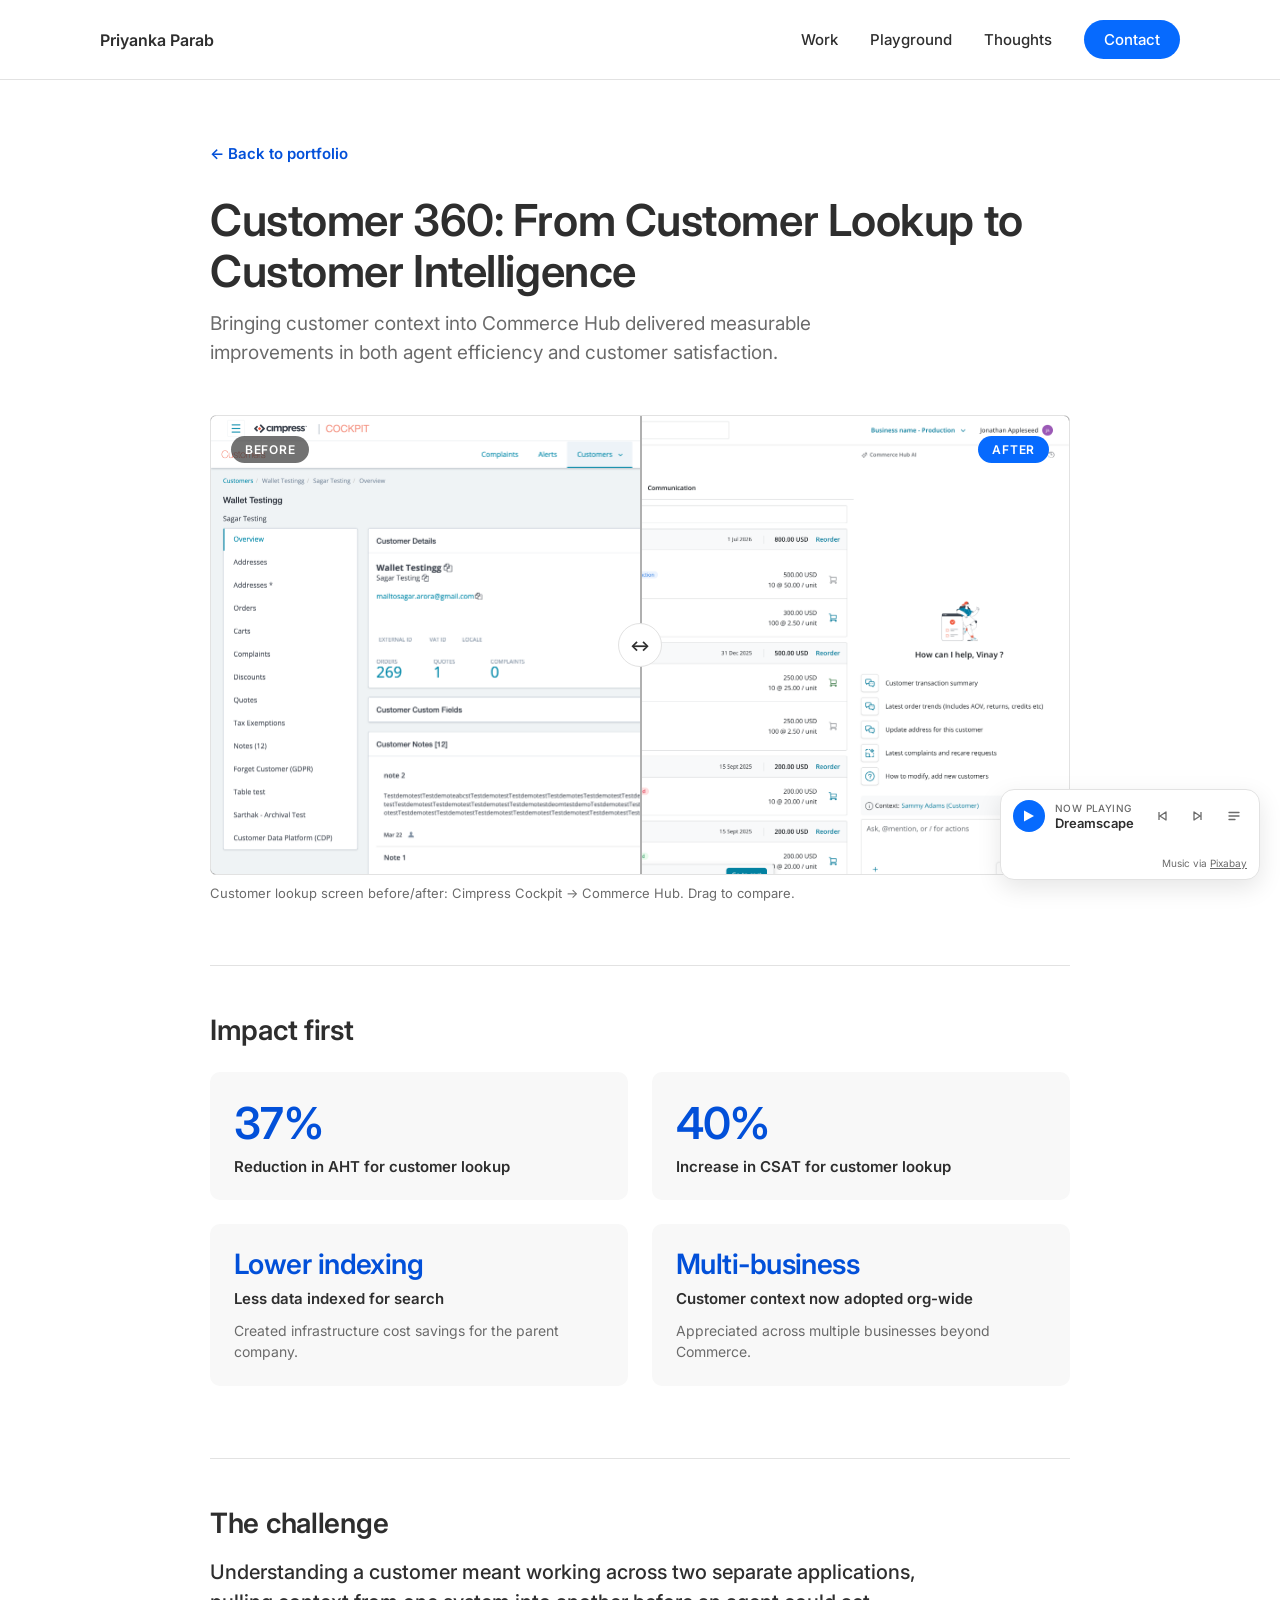
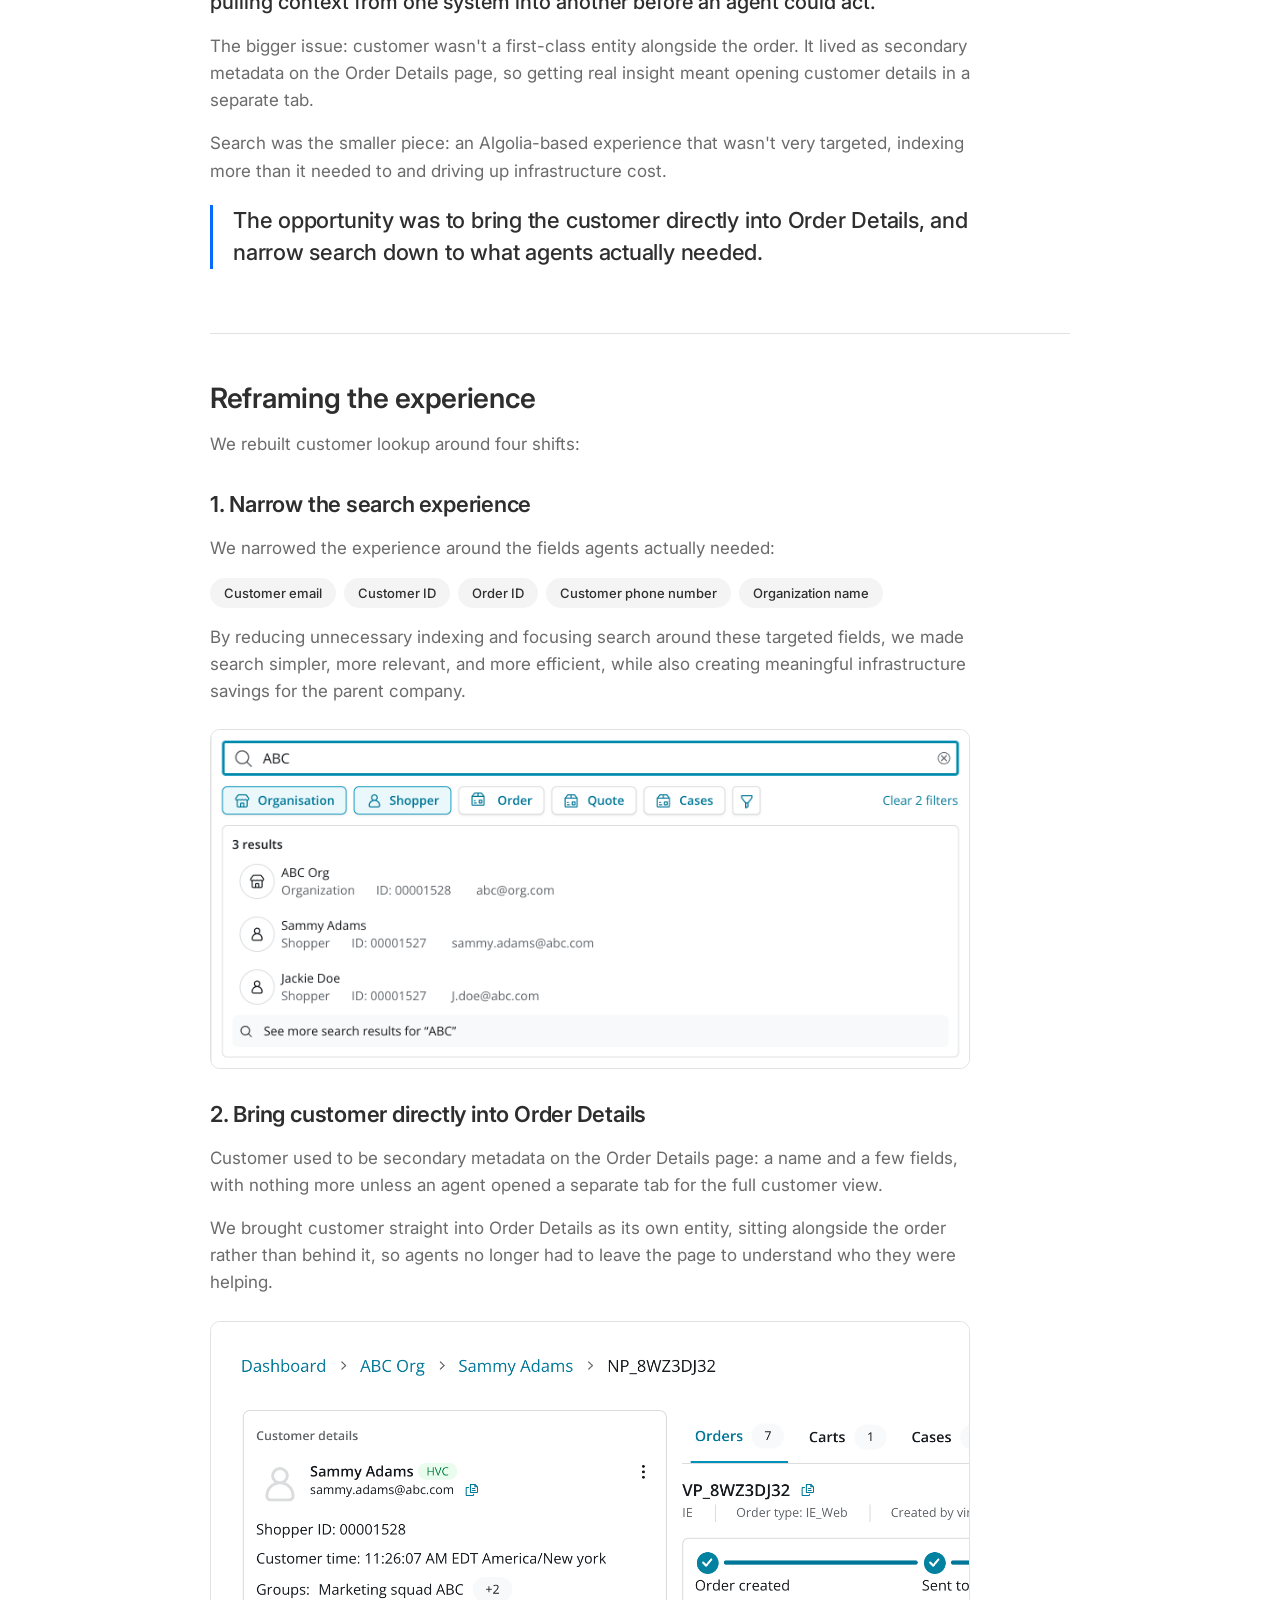
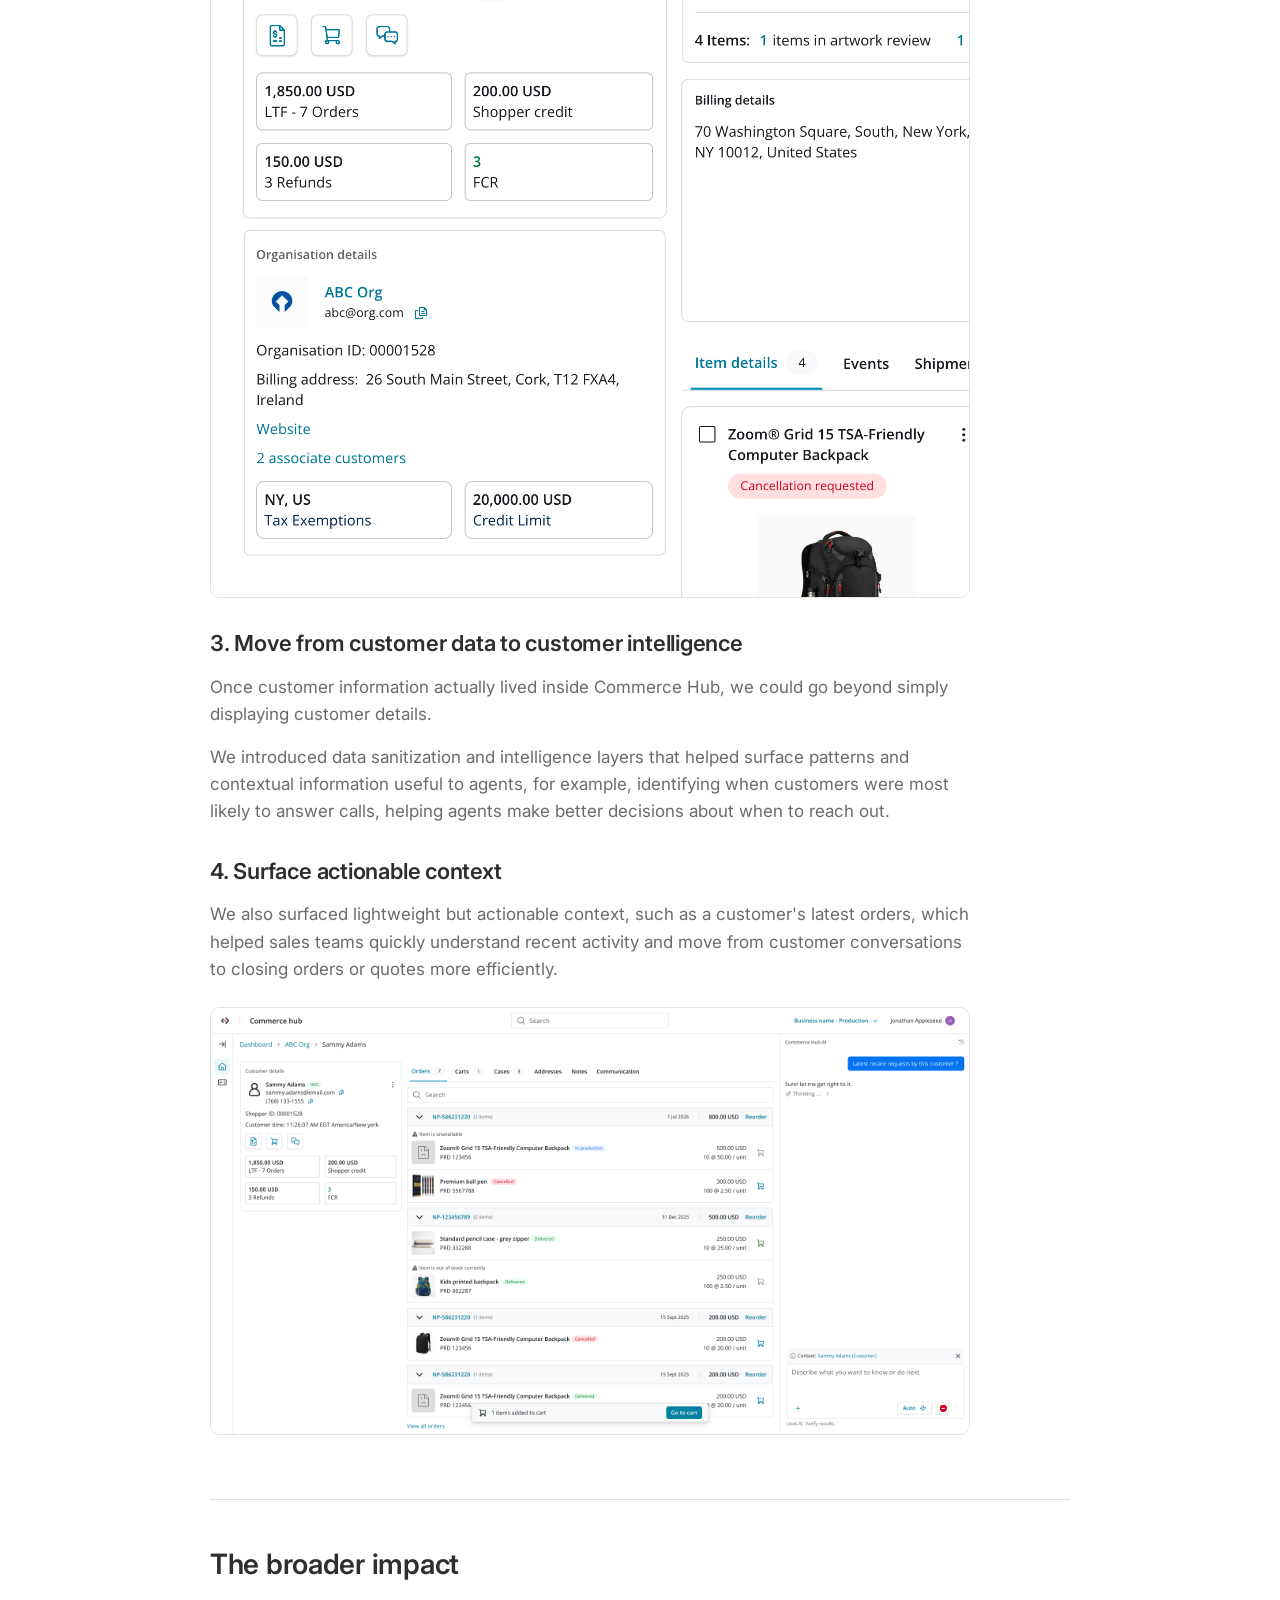
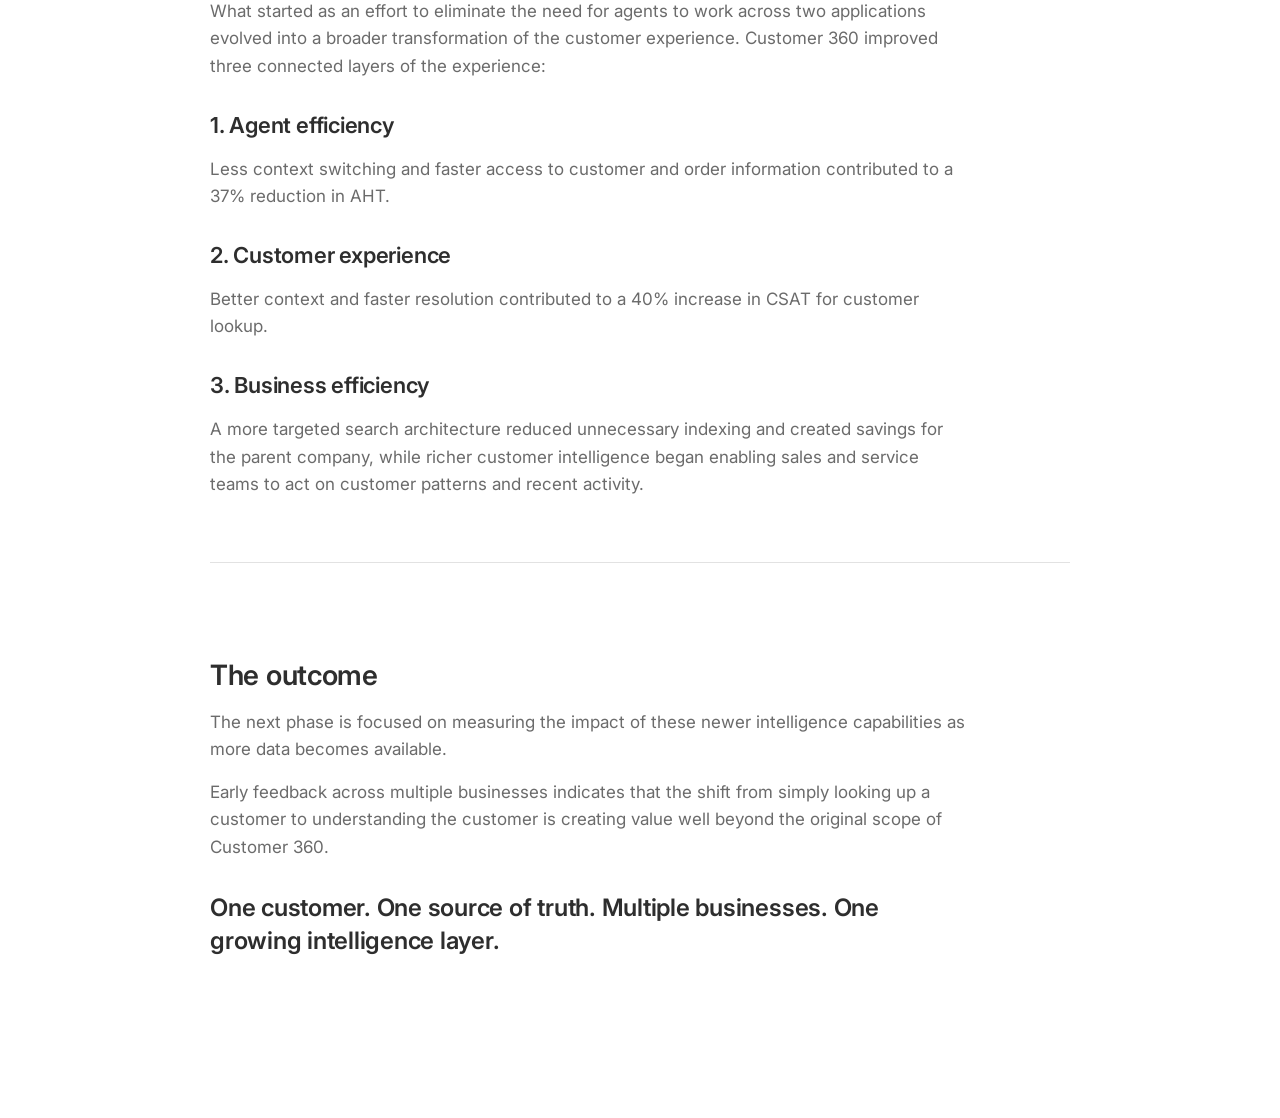
==== commit 9ddc77ea: "Remove em dashes across the site Replaced with colons, commas, semicolons, parentheses, or a middle " ====
--- a/case-study-customer360.html
+++ b/case-study-customer360.html
@@ -3,8 +3,8 @@
 <head>
   <meta charset="UTF-8" />
   <meta name="viewport" content="width=device-width, initial-scale=1.0" />
-  <title>Customer 360 — Priyanka Parab</title>
-  <meta name="description" content="From customer lookup to customer intelligence — how bringing customer context into Commerce Hub cut AHT by 37% and lifted CSAT by 40%." />
+  <title>Customer 360 | Priyanka Parab</title>
+  <meta name="description" content="From customer lookup to customer intelligence: how bringing customer context into Commerce Hub cut AHT by 37% and lifted CSAT by 40%." />
   <link rel="preconnect" href="https://fonts.googleapis.com">
   <link rel="preconnect" href="https://fonts.gstatic.com" crossorigin>
   <link href="https://fonts.googleapis.com/css2?family=Inter:wght@400;500;600&display=swap" rel="stylesheet">
@@ -38,15 +38,15 @@
 
     <div class="cs-compare">
       <div class="cs-compare-frame cs-compare-frame--photo" id="customer360CompareFrame">
-        <img class="cs-compare-photo is-after" src="images/customer-lookup-after.png" alt="Commerce Hub — the customer lookup screen agents use today" draggable="false" />
-        <img class="cs-compare-photo is-before" id="customer360CompareBeforeImg" src="images/customer-lookup-before.png" alt="Cimpress Cockpit — the legacy customer lookup screen agents used before" draggable="false" />
+        <img class="cs-compare-photo is-after" src="images/customer-lookup-after.png" alt="Commerce Hub: the customer lookup screen agents use today" draggable="false" />
+        <img class="cs-compare-photo is-before" id="customer360CompareBeforeImg" src="images/customer-lookup-before.png" alt="Cimpress Cockpit: the legacy customer lookup screen agents used before" draggable="false" />
         <span class="cs-compare-badge is-before">Before</span>
         <span class="cs-compare-badge is-after">After</span>
         <div class="cs-compare-divider" id="customer360CompareDivider"></div>
         <div class="cs-compare-handle" id="customer360CompareHandle">↔</div>
         <input type="range" class="cs-compare-range" id="customer360CompareRange" min="0" max="100" value="50" step="0.1" aria-label="Drag to compare the before and after customer lookup screen" />
       </div>
-      <p class="cs-compare-caption">Before / after — Customer lookup screen: Cimpress Cockpit → Commerce Hub. Drag to compare.</p>
+      <p class="cs-compare-caption">Customer lookup screen before/after: Cimpress Cockpit → Commerce Hub. Drag to compare.</p>
     </div>
 
     <hr class="divider" />
@@ -80,9 +80,9 @@
 
     <div class="cs-section">
       <h2>The challenge</h2>
-      <p class="cs-lead">Understanding a customer meant working across two separate applications — pulling context from one system into another before an agent could act.</p>
+      <p class="cs-lead">Understanding a customer meant working across two separate applications, pulling context from one system into another before an agent could act.</p>
       <p>The bigger issue: customer wasn't a first-class entity alongside the order. It lived as secondary metadata on the Order Details page, so getting real insight meant opening customer details in a separate tab.</p>
-      <p>Search was the smaller piece — an Algolia-based experience that wasn't very targeted, indexing more than it needed to and driving up infrastructure cost.</p>
+      <p>Search was the smaller piece: an Algolia-based experience that wasn't very targeted, indexing more than it needed to and driving up infrastructure cost.</p>
       <div class="cs-quote">
         <p>The opportunity was to bring the customer directly into Order Details, and narrow search down to what agents actually needed.</p>
       </div>
@@ -113,7 +113,7 @@
 
     <div class="cs-section">
       <h3>2. Bring customer directly into Order Details</h3>
-      <p>Customer used to be secondary metadata on the Order Details page — a name and a few fields, with nothing more unless an agent opened a separate tab for the full customer view.</p>
+      <p>Customer used to be secondary metadata on the Order Details page: a name and a few fields, with nothing more unless an agent opened a separate tab for the full customer view.</p>
       <p>We brought customer straight into Order Details as its own entity, sitting alongside the order rather than behind it, so agents no longer had to leave the page to understand who they were helping.</p>
       <div class="cs-image has-photo">
         <img class="cs-image-photo" src="images/customer-order-details.png" alt="Order Details screen in Commerce Hub with a Customer details card and Organisation details card in the left rail, alongside the order's items, billing, and shipping panels" />
@@ -123,7 +123,7 @@
     <div class="cs-section">
       <h3>3. Move from customer data to customer intelligence</h3>
       <p>Once customer information actually lived inside Commerce Hub, we could go beyond simply displaying customer details.</p>
-      <p>We introduced data sanitization and intelligence layers that helped surface patterns and contextual information useful to agents — for example, identifying when customers were most likely to answer calls, helping agents make better decisions about when to reach out.</p>
+      <p>We introduced data sanitization and intelligence layers that helped surface patterns and contextual information useful to agents, for example, identifying when customers were most likely to answer calls, helping agents make better decisions about when to reach out.</p>
     </div>
 
     <div class="cs-section">
@@ -200,7 +200,7 @@
   <audio id="audioEl" preload="none"></audio>
 
   <script>
-    // Before/after photo compare slider — driven by a full-size, invisible
+    // Before/after photo compare slider, driven by a full-size, invisible
     // range input so drag, touch, and keyboard (arrow keys) all work for free.
     (function () {
       const range = document.getElementById('customer360CompareRange');
--- a/styles.css
+++ b/styles.css
@@ -929,7 +929,7 @@
   top: 0;
   bottom: 0;
   width: 2px;
-  background-color: var(--color-ground);
+  background-color: #B0B0B0;
 }
 
 .cs-compare-handle {
@@ -944,6 +944,7 @@
   justify-content: center;
   border-radius: 999px;
   background-color: var(--color-ground);
+  border: 1px solid var(--color-divider);
   font-size: 15px;
   font-weight: 700;
   color: var(--color-ink);
@@ -1046,6 +1047,7 @@
   flex-wrap: wrap;
   max-width: 900px;
   gap: 24px;
+  margin-top: 24px;
   margin-bottom: 8px;
 }
 
@@ -1222,6 +1224,27 @@
   border-radius: 6px;
   background-color: var(--color-ink);
   color: var(--color-ground);
+}
+
+.cs-detail-list {
+  display: flex;
+  flex-direction: column;
+  gap: 12px;
+}
+
+.cs-detail-item {
+  display: flex;
+  align-items: flex-start;
+  gap: 12px;
+}
+
+.cs-detail-item .cs-tag {
+  flex-shrink: 0;
+  margin-top: 2px;
+}
+
+.cs-detail-item p {
+  margin: 0;
 }
 
 .cs-persona {
@@ -1342,10 +1365,11 @@
 
 .cs-image.has-photo {
   height: auto;
-  padding: 32px 28px;
+  padding: 0;
   background-color: #FFFFFF;
   border-style: solid;
   border-color: var(--color-divider);
+  overflow: hidden;
 }
 
 .cs-image-photo {
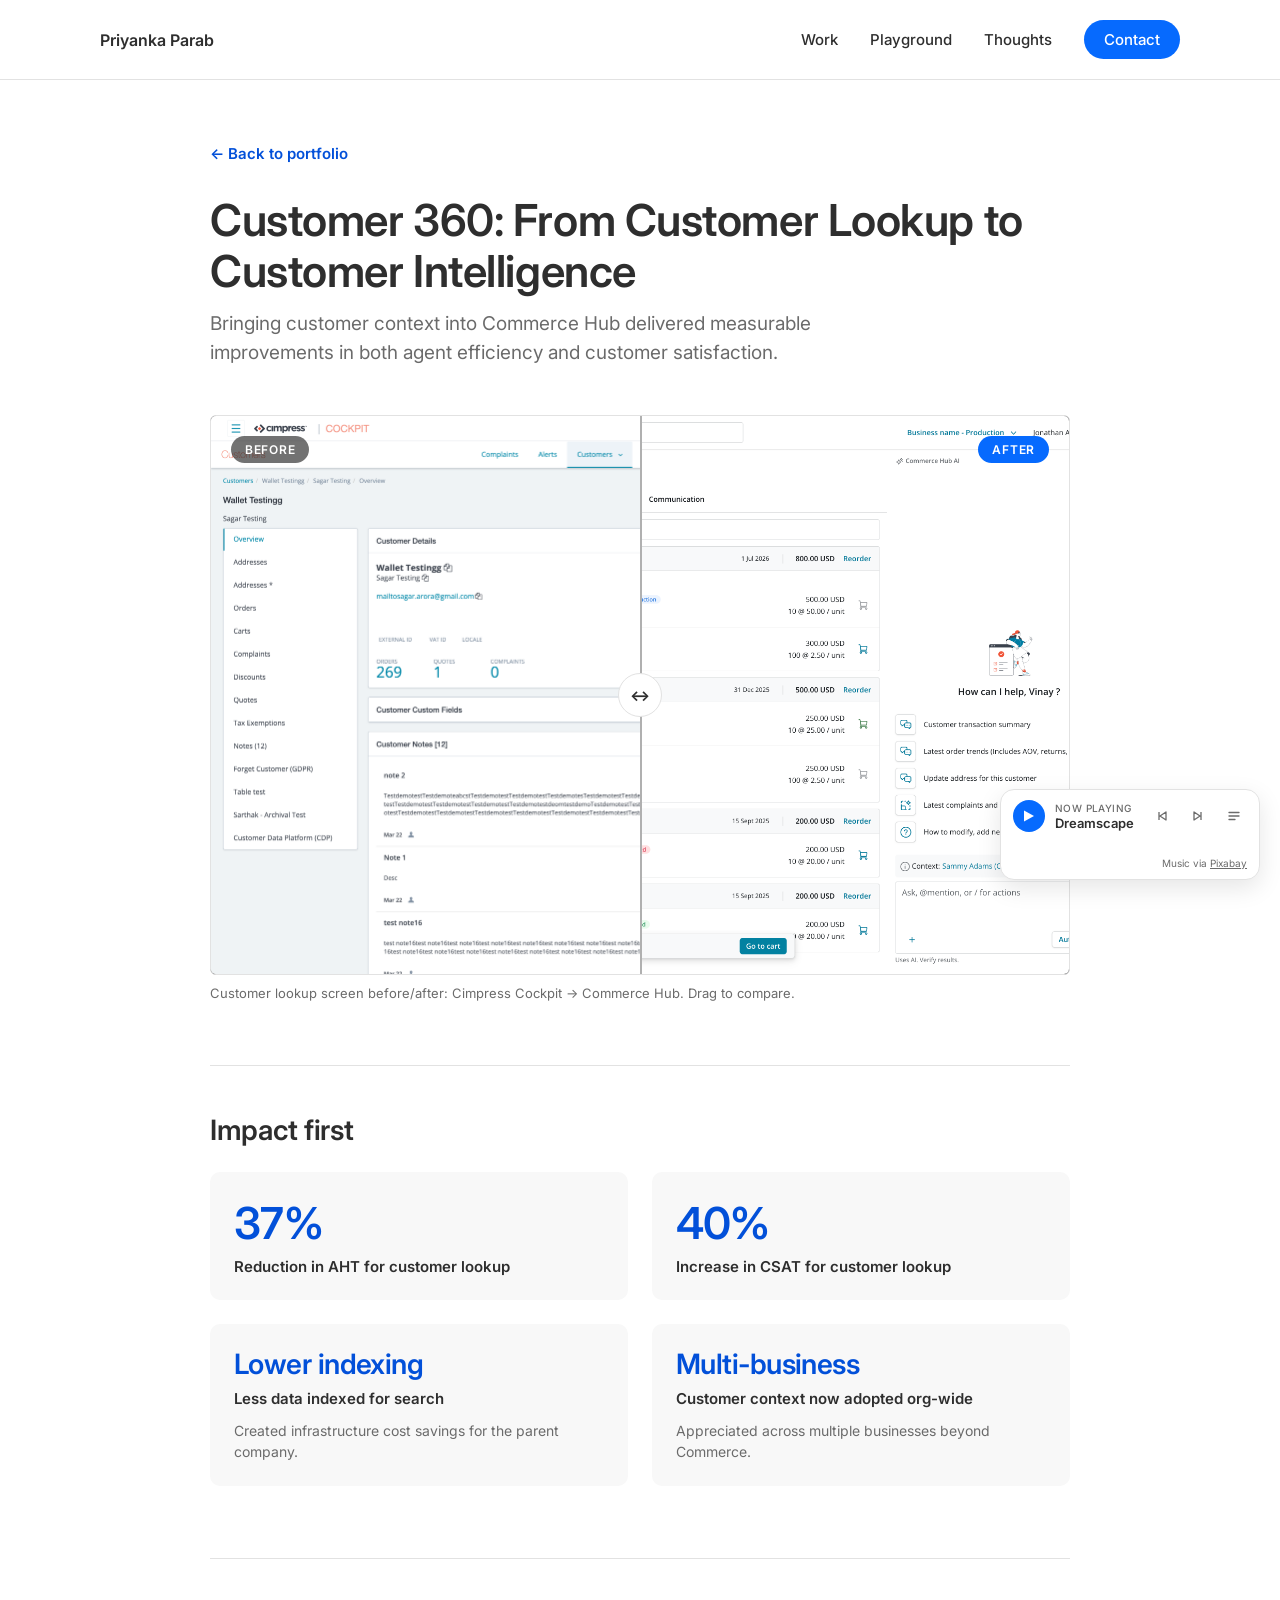
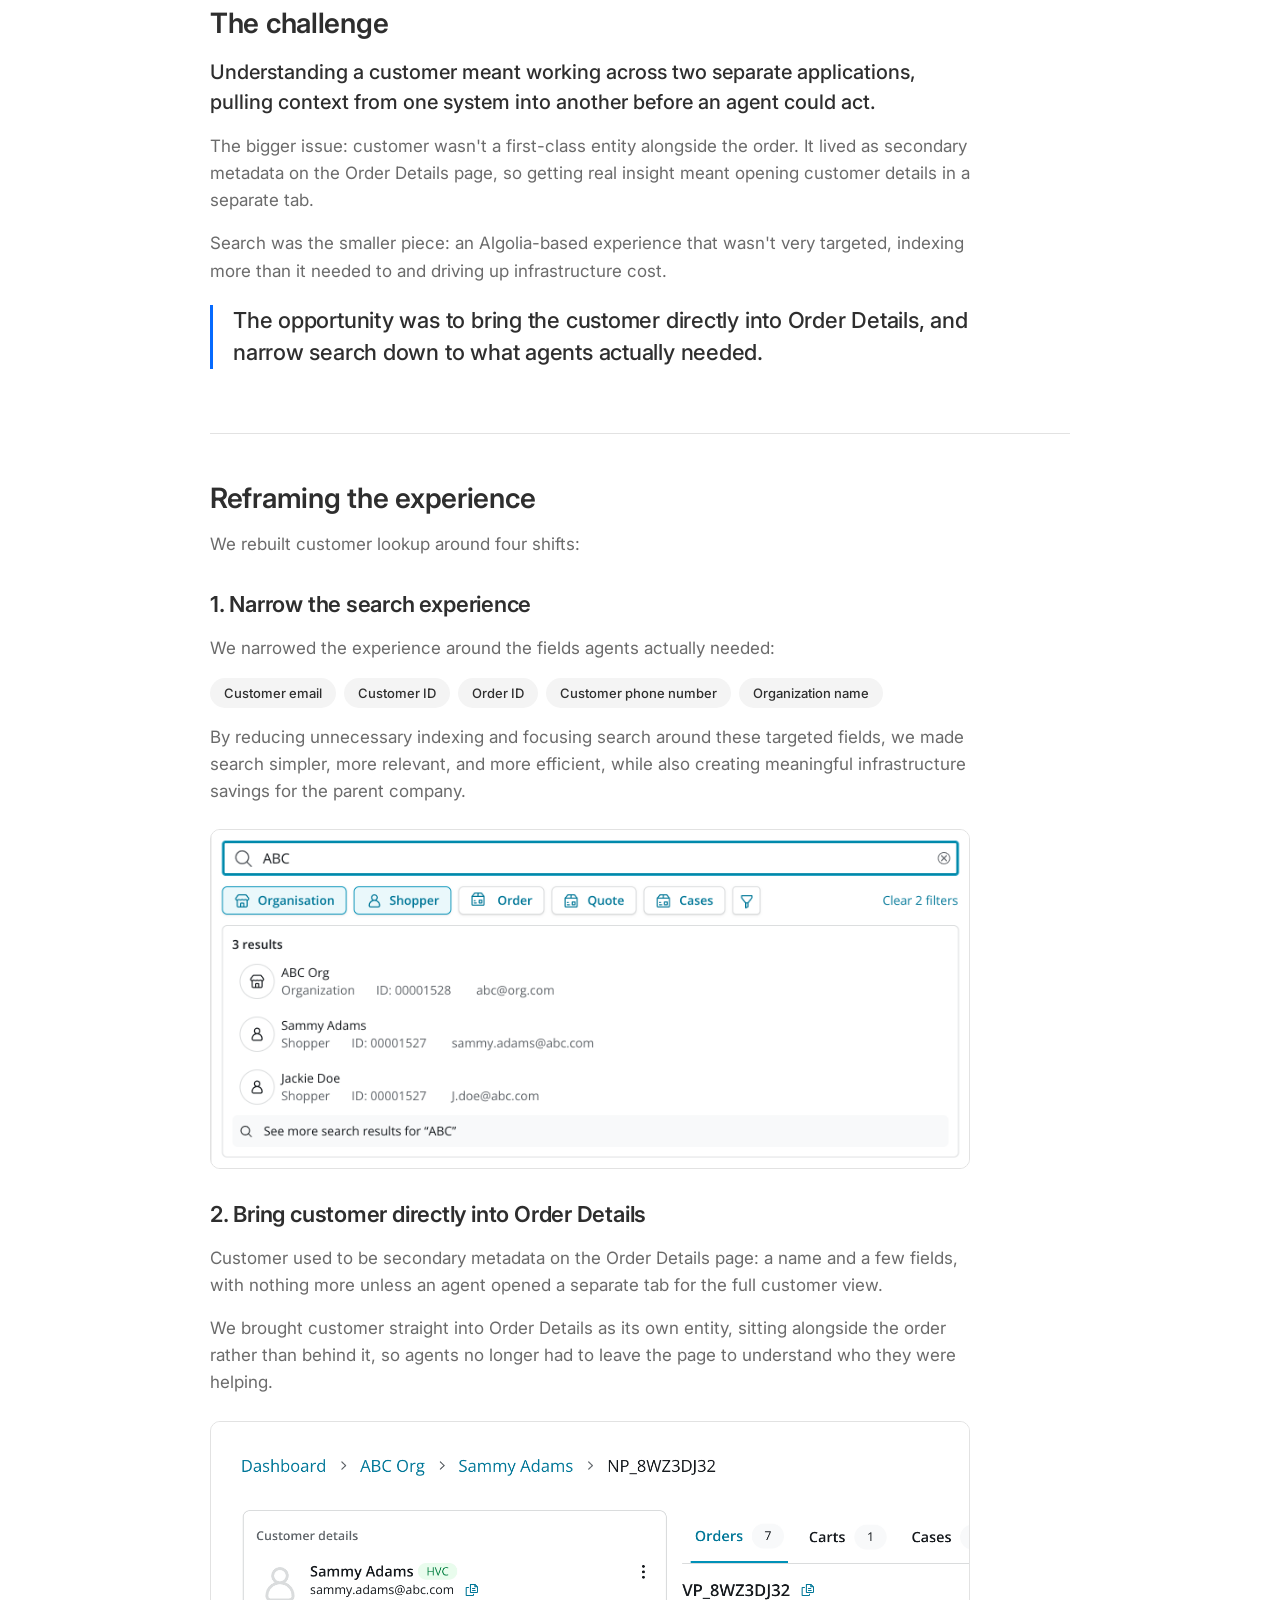
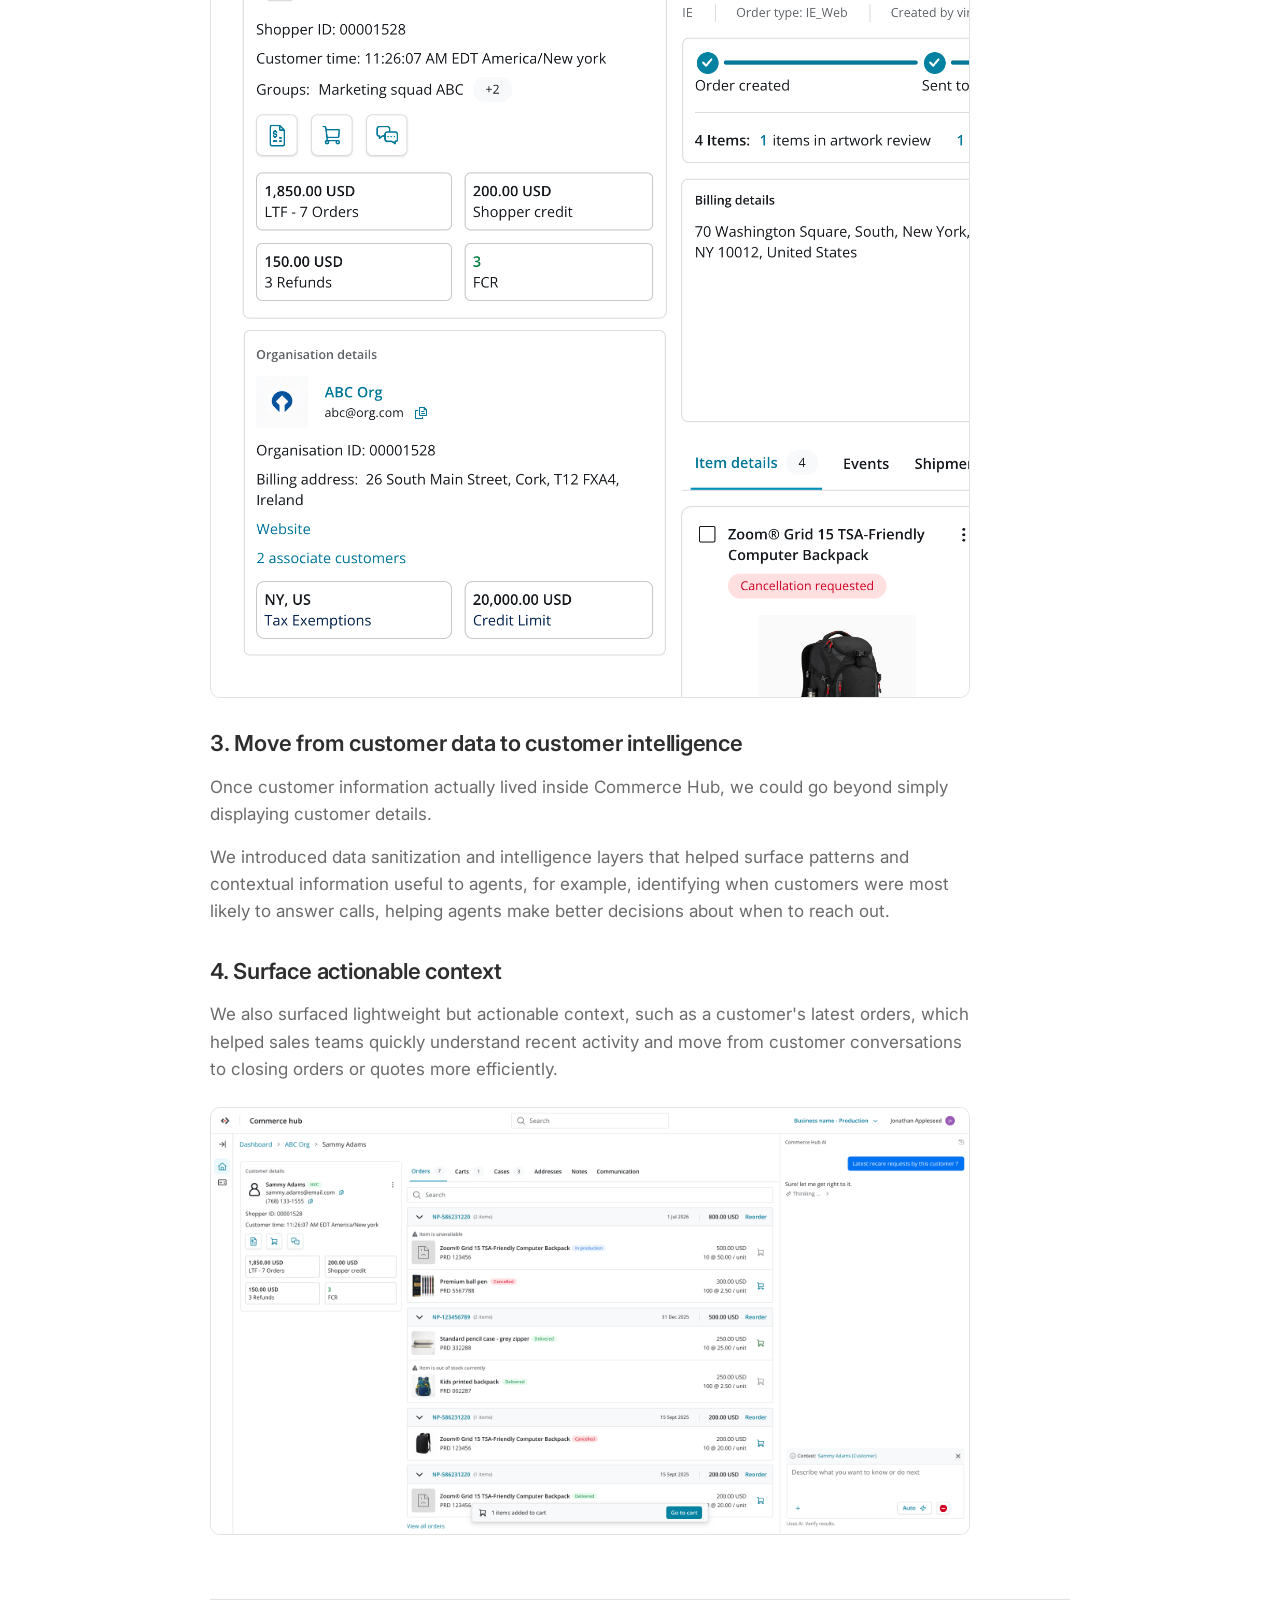
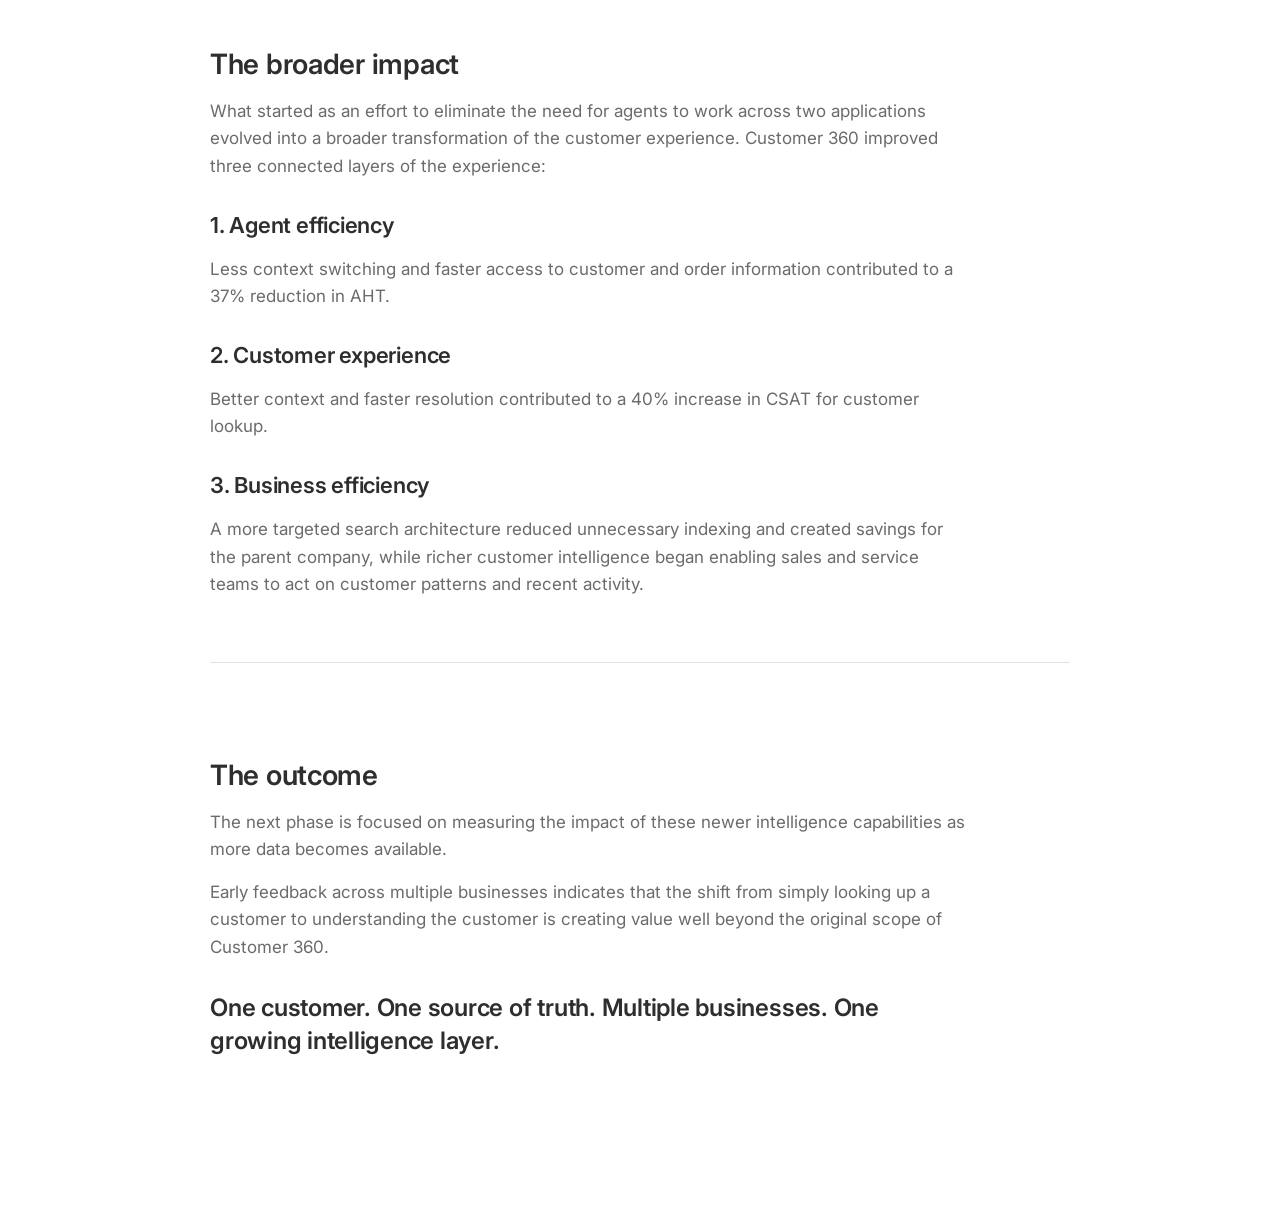
==== commit 14e0e8c6: "Add floating visitor counter to case study pages Each case study now shows a live, shared visit coun" ====
--- a/case-study-customer360.html
+++ b/case-study-customer360.html
@@ -168,6 +168,14 @@
     </div>
   </main>
 
+  <div class="visitor-counter" id="visitorCounter" data-visitor-key="customer360">
+    <svg class="visitor-counter-icon" viewBox="0 0 24 24" fill="none" aria-hidden="true">
+      <path d="M1 12s4-7 11-7 11 7 11 7-4 7-11 7-11-7-11-7Z" stroke="currentColor" stroke-width="1.6" stroke-linejoin="round" />
+      <circle cx="12" cy="12" r="3" stroke="currentColor" stroke-width="1.6" />
+    </svg>
+    <span><span class="visitor-counter-value">0</span> visitors</span>
+  </div>
+
   <div class="player" id="player">
     <div class="player-bar">
       <button class="player-toggle" id="playerToggle" aria-label="Play">
@@ -313,5 +321,6 @@
     trackNameEl.textContent = playlist[0].title;
     playlistItems[0].classList.add('is-active');
   </script>
+  <script src="visitor-counter.js"></script>
 </body>
 </html>
--- a/styles.css
+++ b/styles.css
@@ -456,6 +456,61 @@
   gap: 10px;
 }
 
+/* Floating visitor counter (case study pages) */
+
+.visitor-counter {
+  position: fixed;
+  left: 20px;
+  bottom: 20px;
+  z-index: 30;
+  display: inline-flex;
+  align-items: center;
+  gap: 8px;
+  padding: 10px 16px;
+  background-color: var(--color-ground);
+  border: 1px solid var(--color-divider);
+  border-radius: 9999px;
+  box-shadow: 0 8px 24px rgba(0, 0, 0, 0.1);
+  font-family: "Inter", system-ui, sans-serif;
+  font-size: 13px;
+  color: var(--color-muted);
+  opacity: 0;
+  transform: translateY(6px);
+  transition: opacity 0.4s ease, transform 0.4s ease;
+  pointer-events: none;
+}
+
+.visitor-counter.is-loaded {
+  opacity: 1;
+  transform: translateY(0);
+}
+
+.visitor-counter.is-hidden {
+  display: none;
+}
+
+.visitor-counter-icon {
+  width: 16px;
+  height: 16px;
+  flex-shrink: 0;
+  color: var(--color-muted);
+}
+
+.visitor-counter-value {
+  color: var(--color-ink);
+  font-weight: 600;
+  font-variant-numeric: tabular-nums;
+}
+
+@media (max-width: 640px) {
+  .visitor-counter {
+    left: 16px;
+    bottom: 116px;
+    padding: 8px 14px;
+    font-size: 12px;
+  }
+}
+
 /* Music player */
 
 .player {
@@ -831,6 +886,31 @@
   cursor: pointer;
 }
 
+.card-link.is-disabled {
+  cursor: default;
+  pointer-events: none;
+}
+
+.card-link.is-disabled .card {
+  cursor: default;
+}
+
+.card-soon {
+  position: absolute;
+  top: 20px;
+  right: 20px;
+  z-index: 2;
+  padding: 5px 12px;
+  border-radius: 999px;
+  background-color: rgba(255, 255, 255, 0.16);
+  backdrop-filter: blur(6px);
+  color: #FFFFFF;
+  font-size: 11px;
+  font-weight: 700;
+  letter-spacing: 0.04em;
+  text-transform: uppercase;
+}
+
 .case-study-page {
   display: flex;
   flex-direction: column;
@@ -877,7 +957,7 @@
 
 .cs-compare-frame {
   width: 100%;
-  height: 460px;
+  height: 560px;
   display: flex;
   border-radius: 6px;
   border: 1px solid var(--color-divider);
@@ -1431,7 +1511,7 @@
   }
 
   .cs-compare-frame {
-    height: 260px;
+    height: 320px;
   }
 
   .cs-stat {
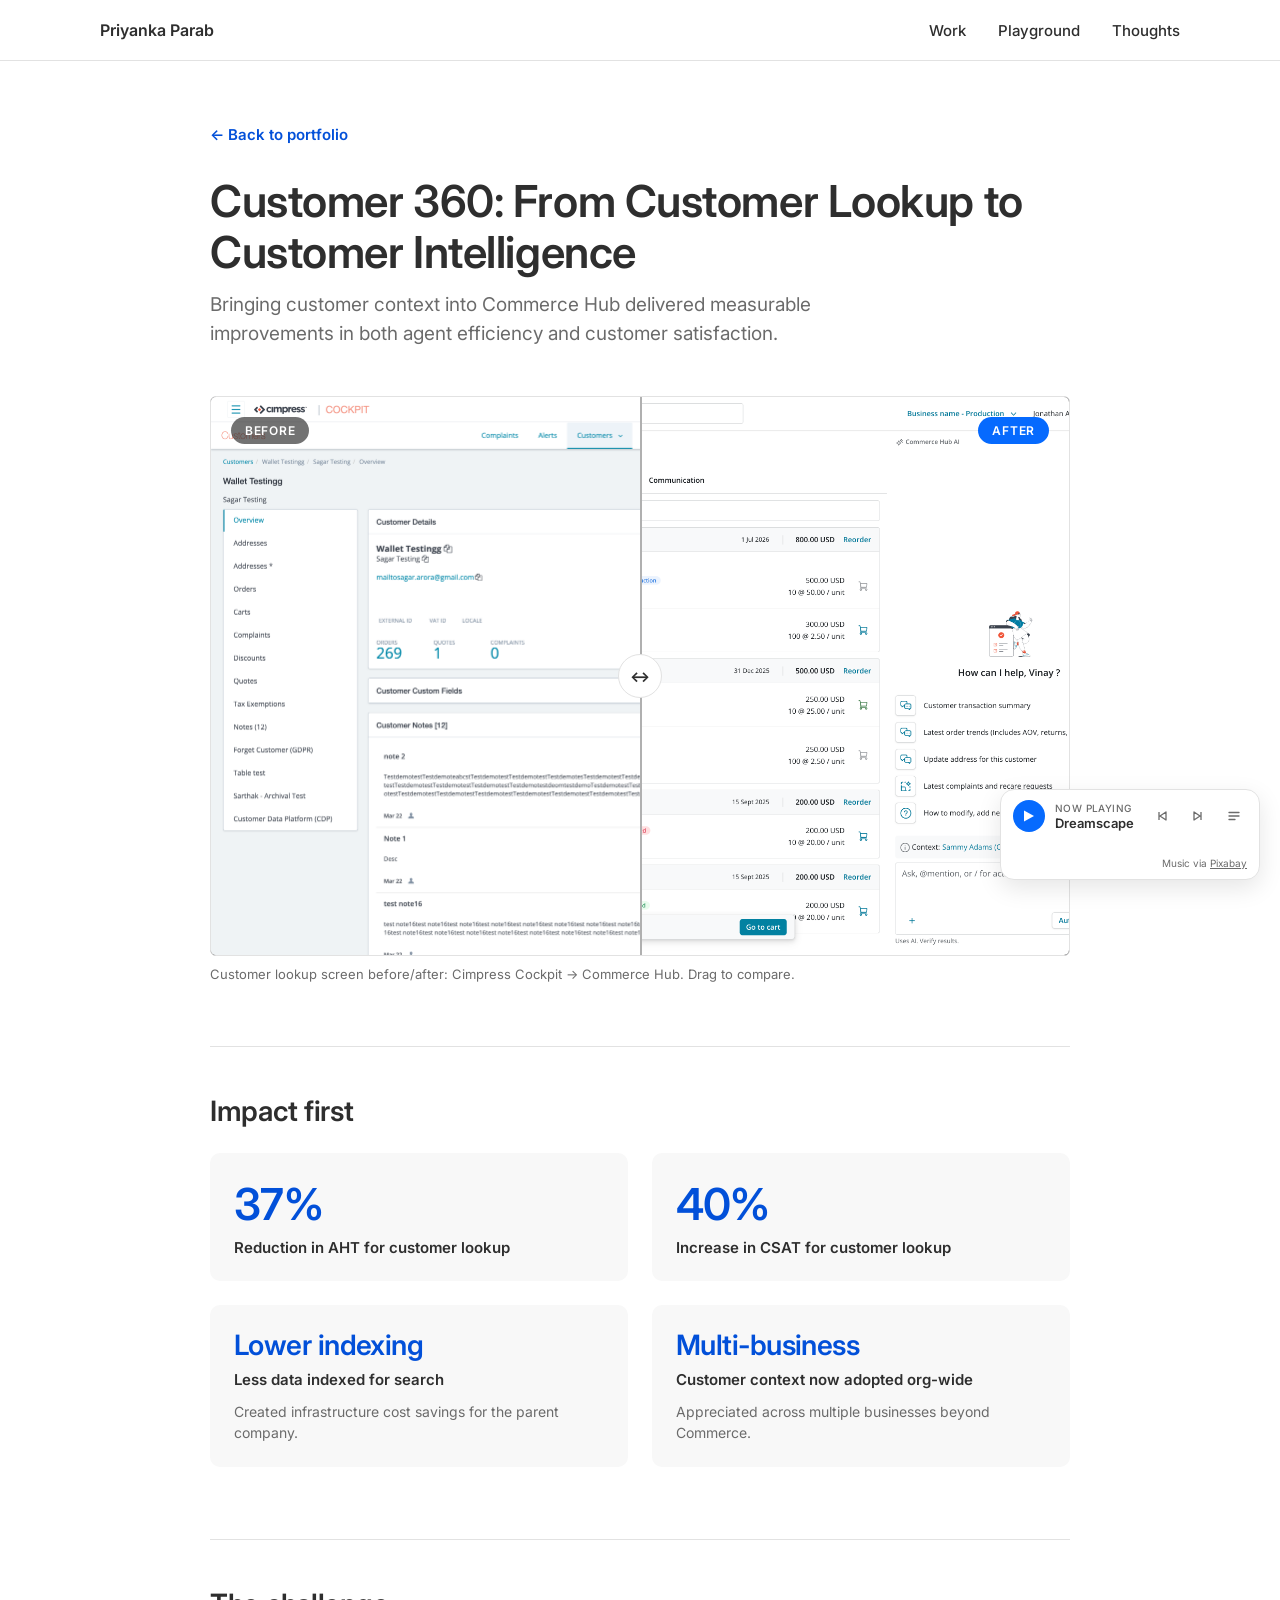
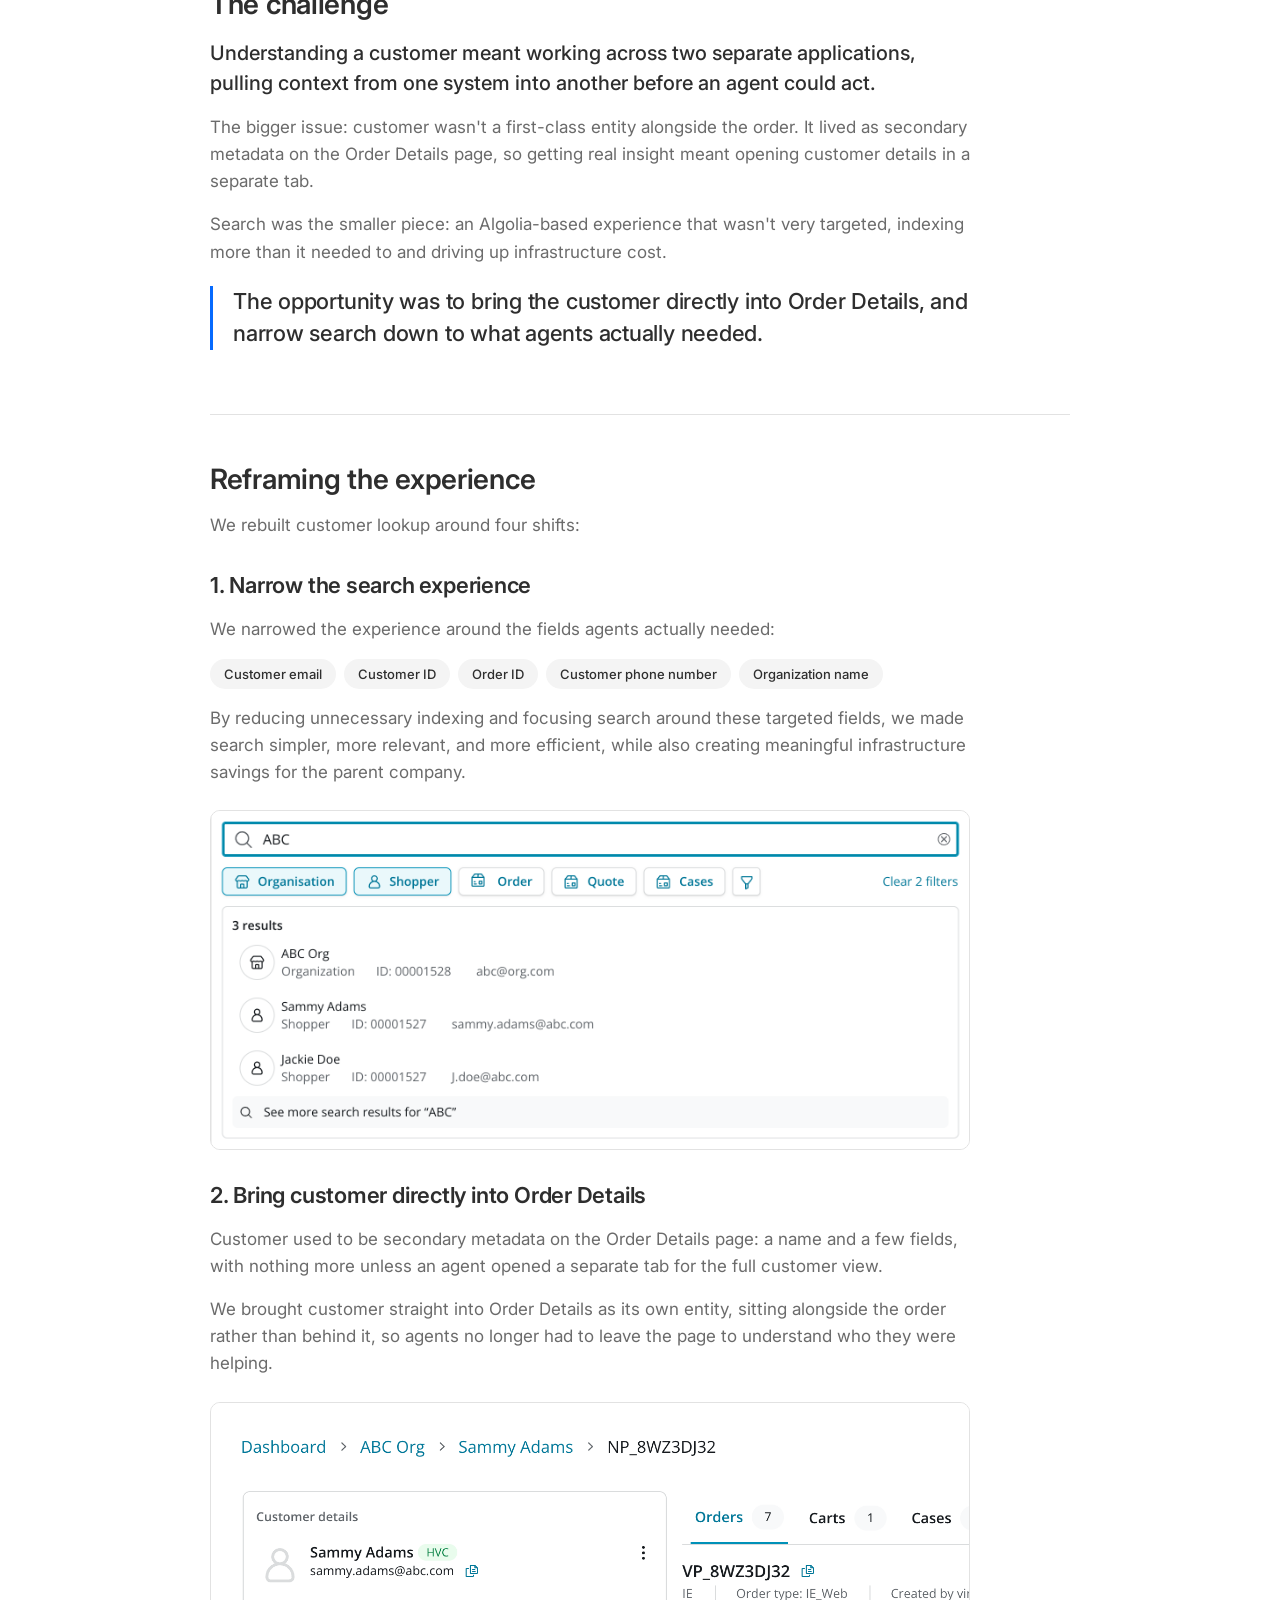
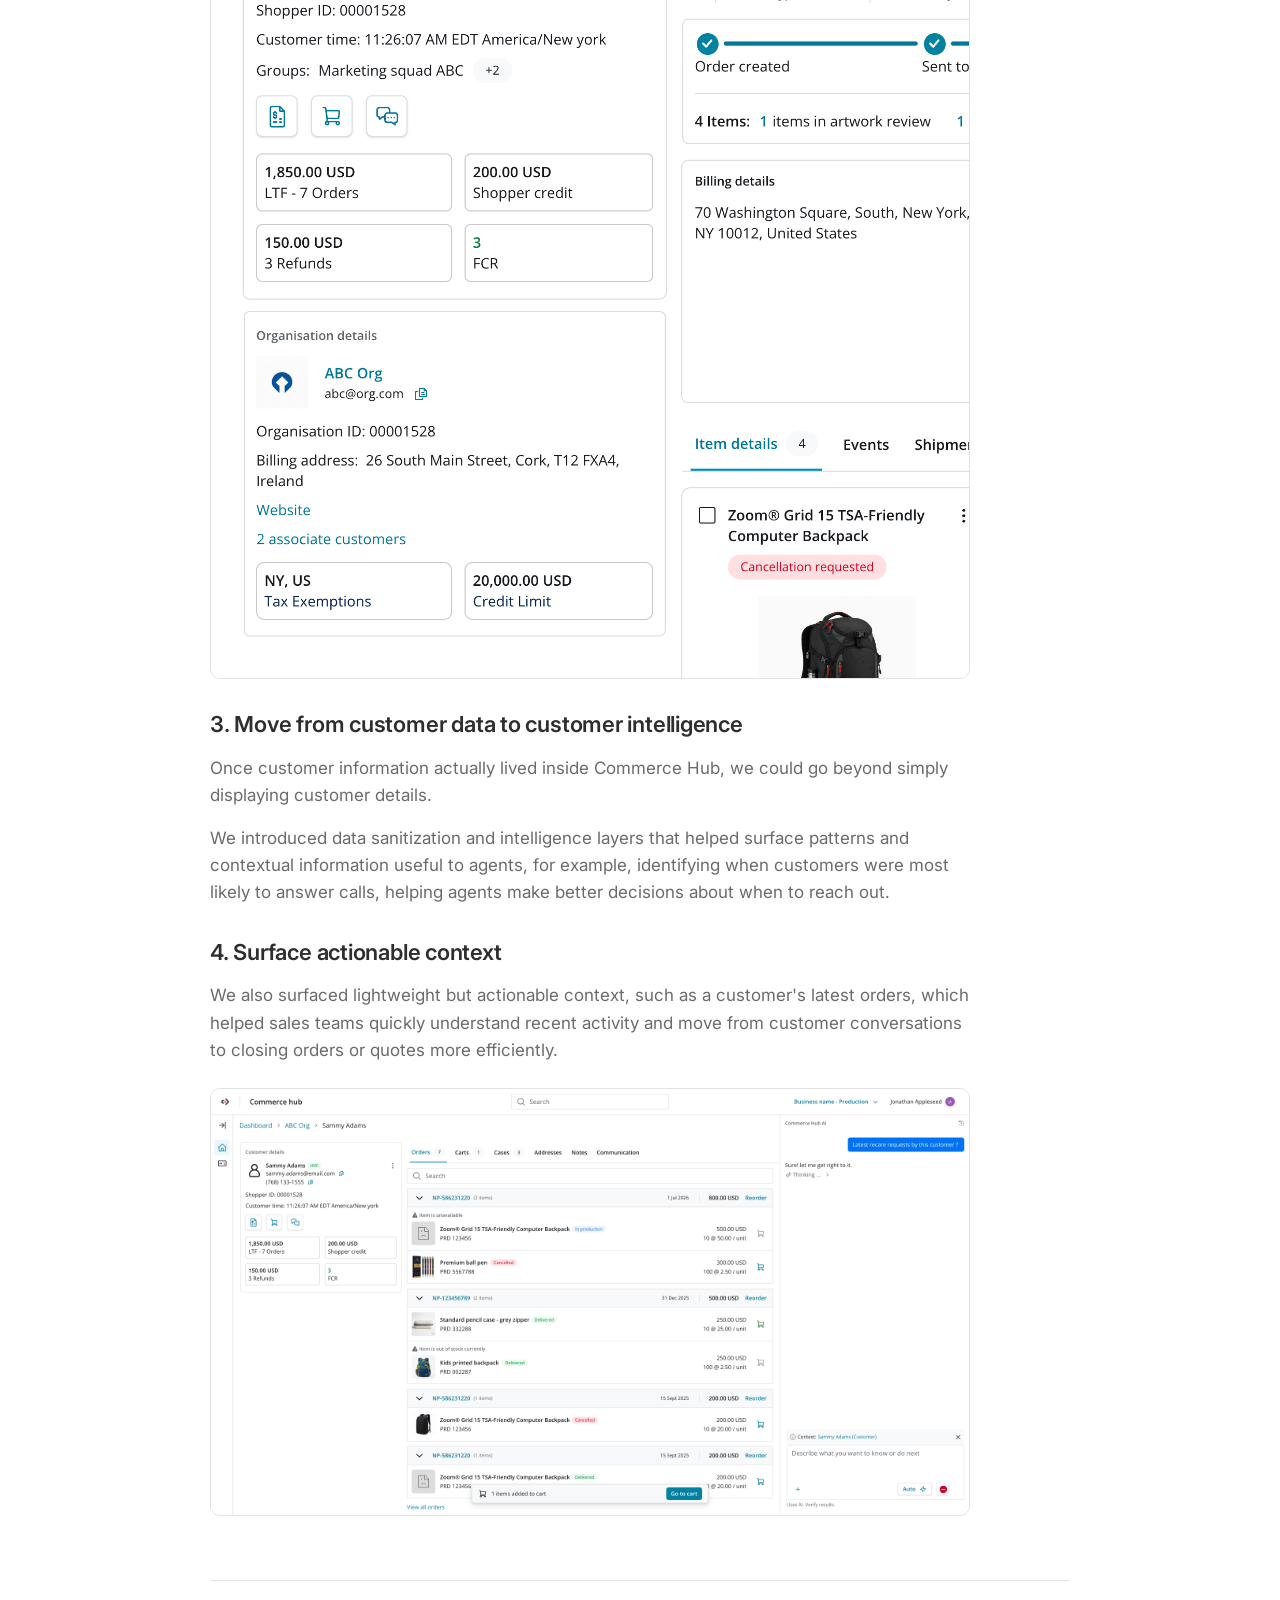
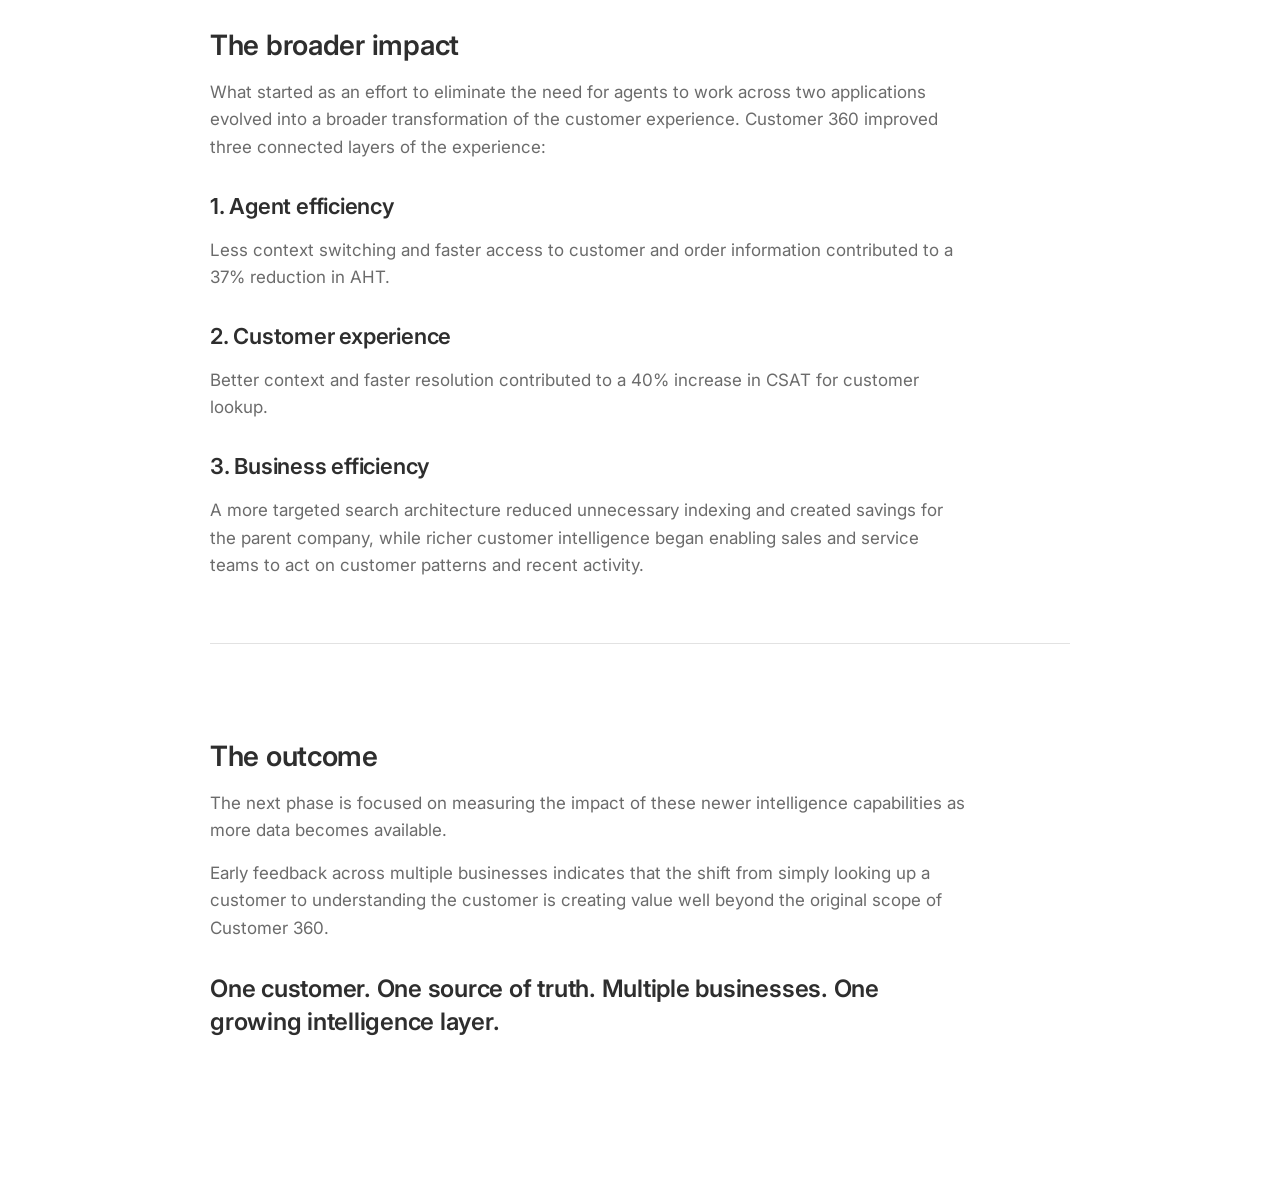
==== commit f084064f: "Remove Contact button from main nav site-wide Co-Authored-By: Claude Sonnet 5 <noreply@anthropic.com" ====
--- a/case-study-customer360.html
+++ b/case-study-customer360.html
@@ -23,7 +23,6 @@
         <a href="index.html#work">Work</a>
         <a href="index.html#playground">Playground</a>
         <a href="index.html#thoughts">Thoughts</a>
-        <a class="nav-contact" href="index.html#contact">Contact</a>
       </nav>
     </div>
   </header>
--- a/styles.css
+++ b/styles.css
@@ -2044,3 +2044,57 @@
   height: 100%;
   gap: 4px;
 }
+
+
+/* Working with me page */
+
+.wwm-page .process-intro p {
+  color: var(--color-ink);
+  font-style: italic;
+  font-size: 17px;
+}
+
+.wwm-list {
+  display: flex;
+  flex-direction: column;
+}
+
+.wwm-item {
+  padding: 24px 0;
+}
+
+.wwm-item h3 {
+  font-size: 19px;
+  font-weight: 600;
+  color: var(--color-ink);
+  margin: 0 0 6px;
+}
+
+.wwm-item p {
+  font-size: 16px;
+  font-weight: 400;
+  line-height: 1.6;
+  color: var(--color-muted);
+  margin: 0;
+}
+
+.wwm-section-title {
+  font-size: 24px;
+  font-weight: 600;
+  letter-spacing: -0.01em;
+  color: var(--color-ink);
+  margin: 48px 0 4px;
+}
+
+.wwm-closing {
+  display: flex;
+  flex-direction: column;
+  gap: 6px;
+  margin-top: 32px;
+}
+
+.wwm-closing p {
+  font-size: 15px;
+  color: var(--color-muted);
+  margin: 0;
+}
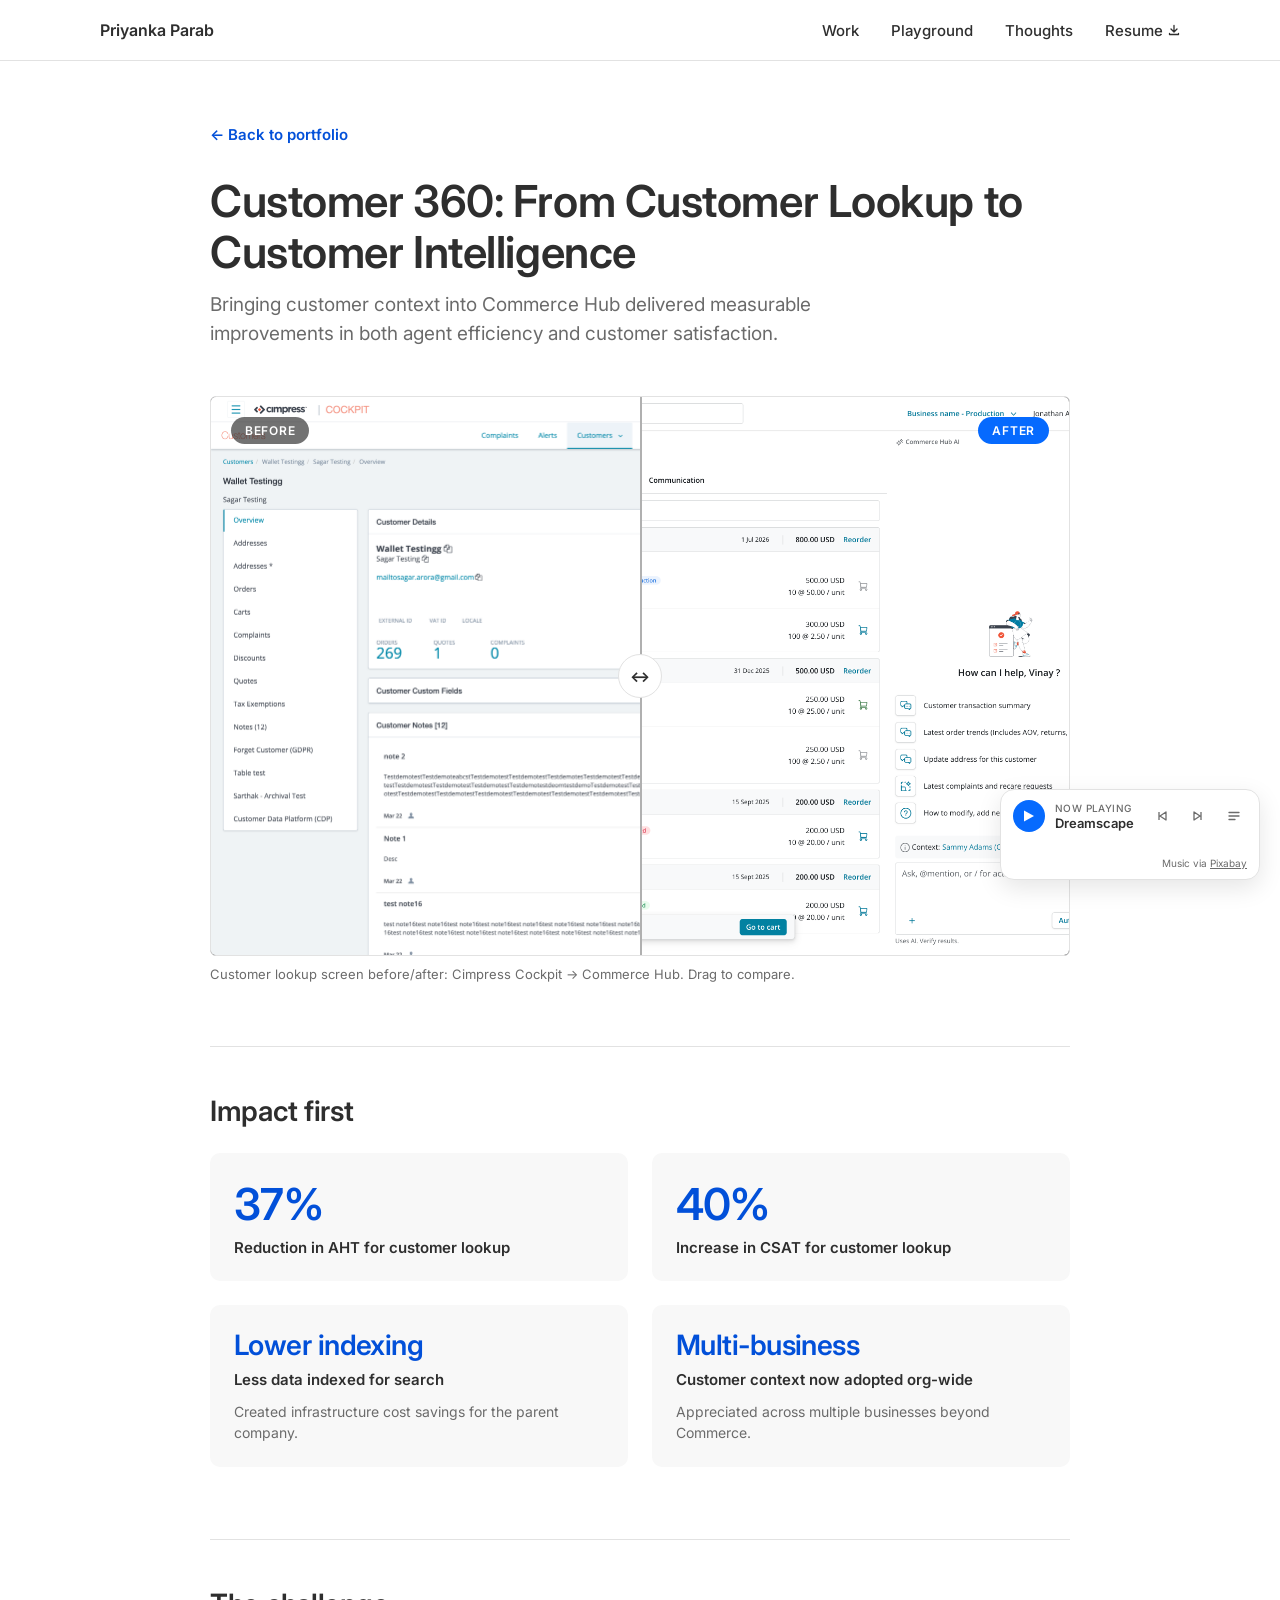
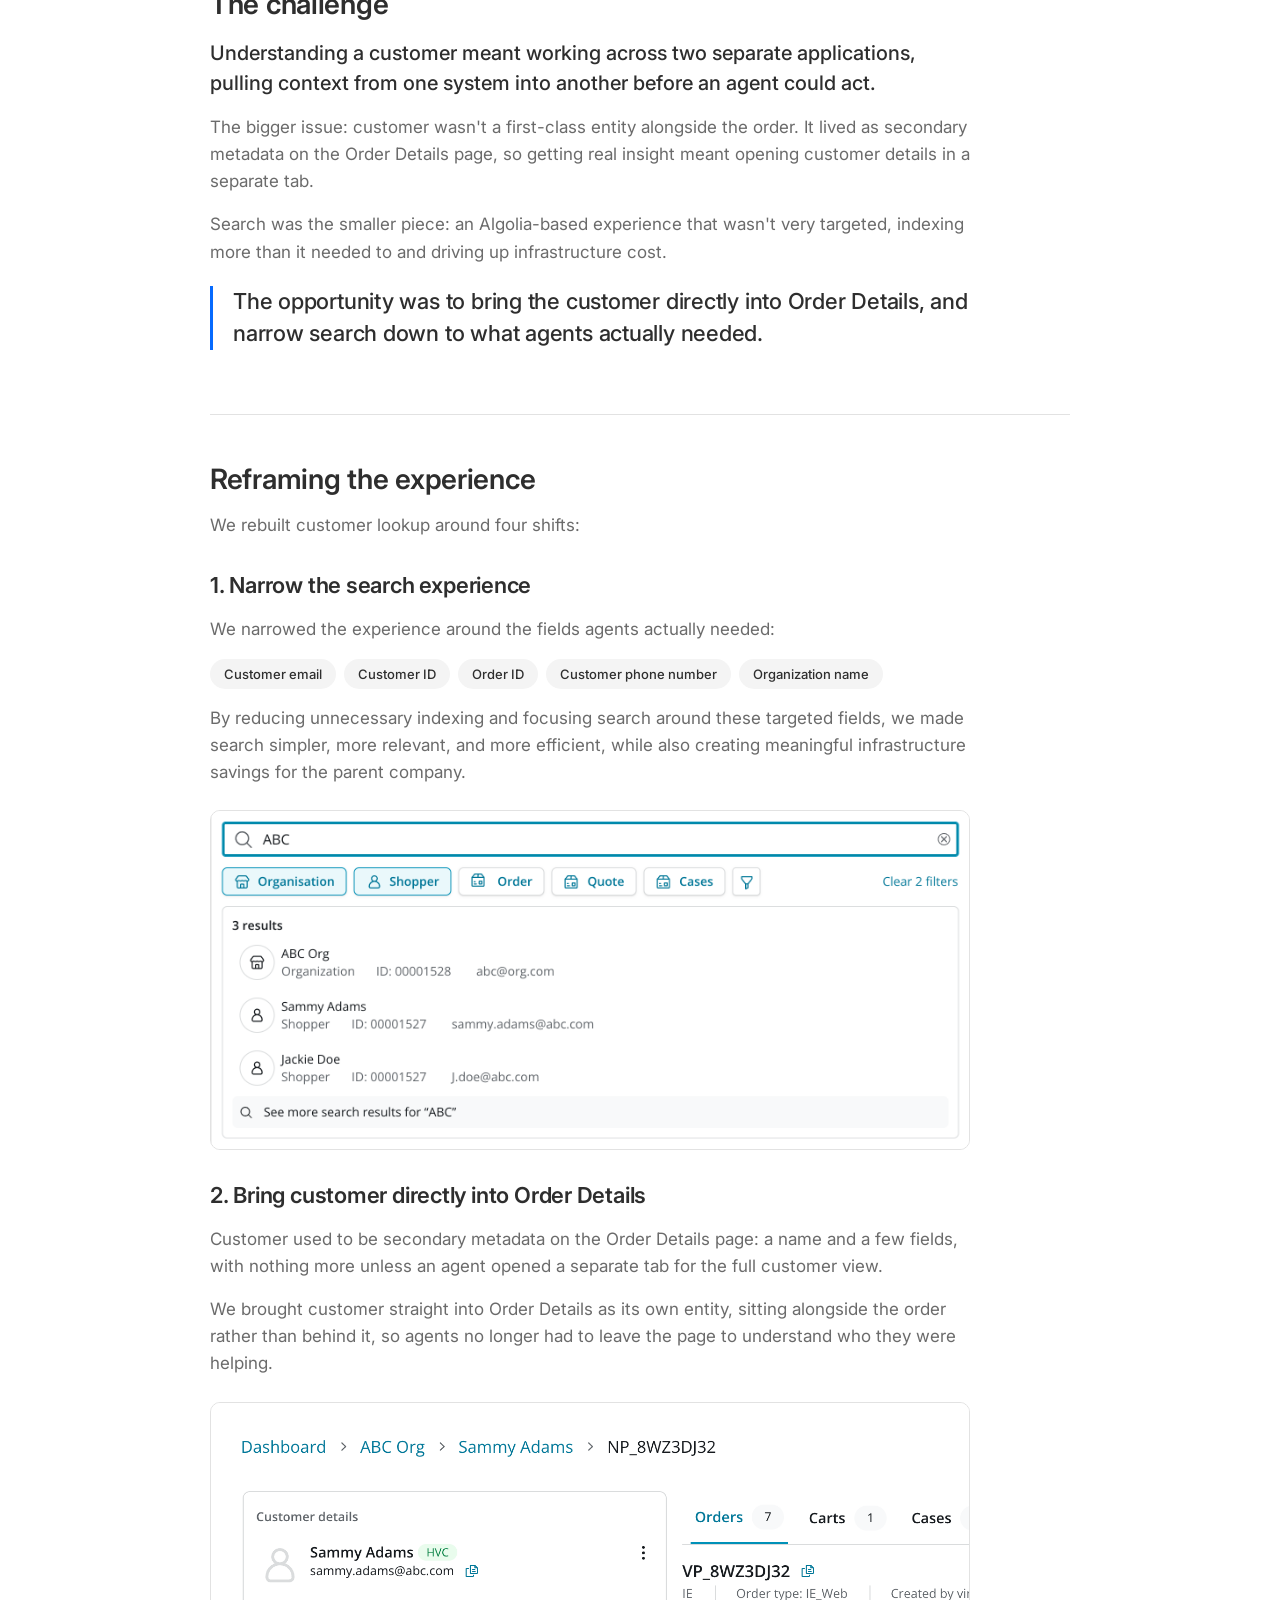
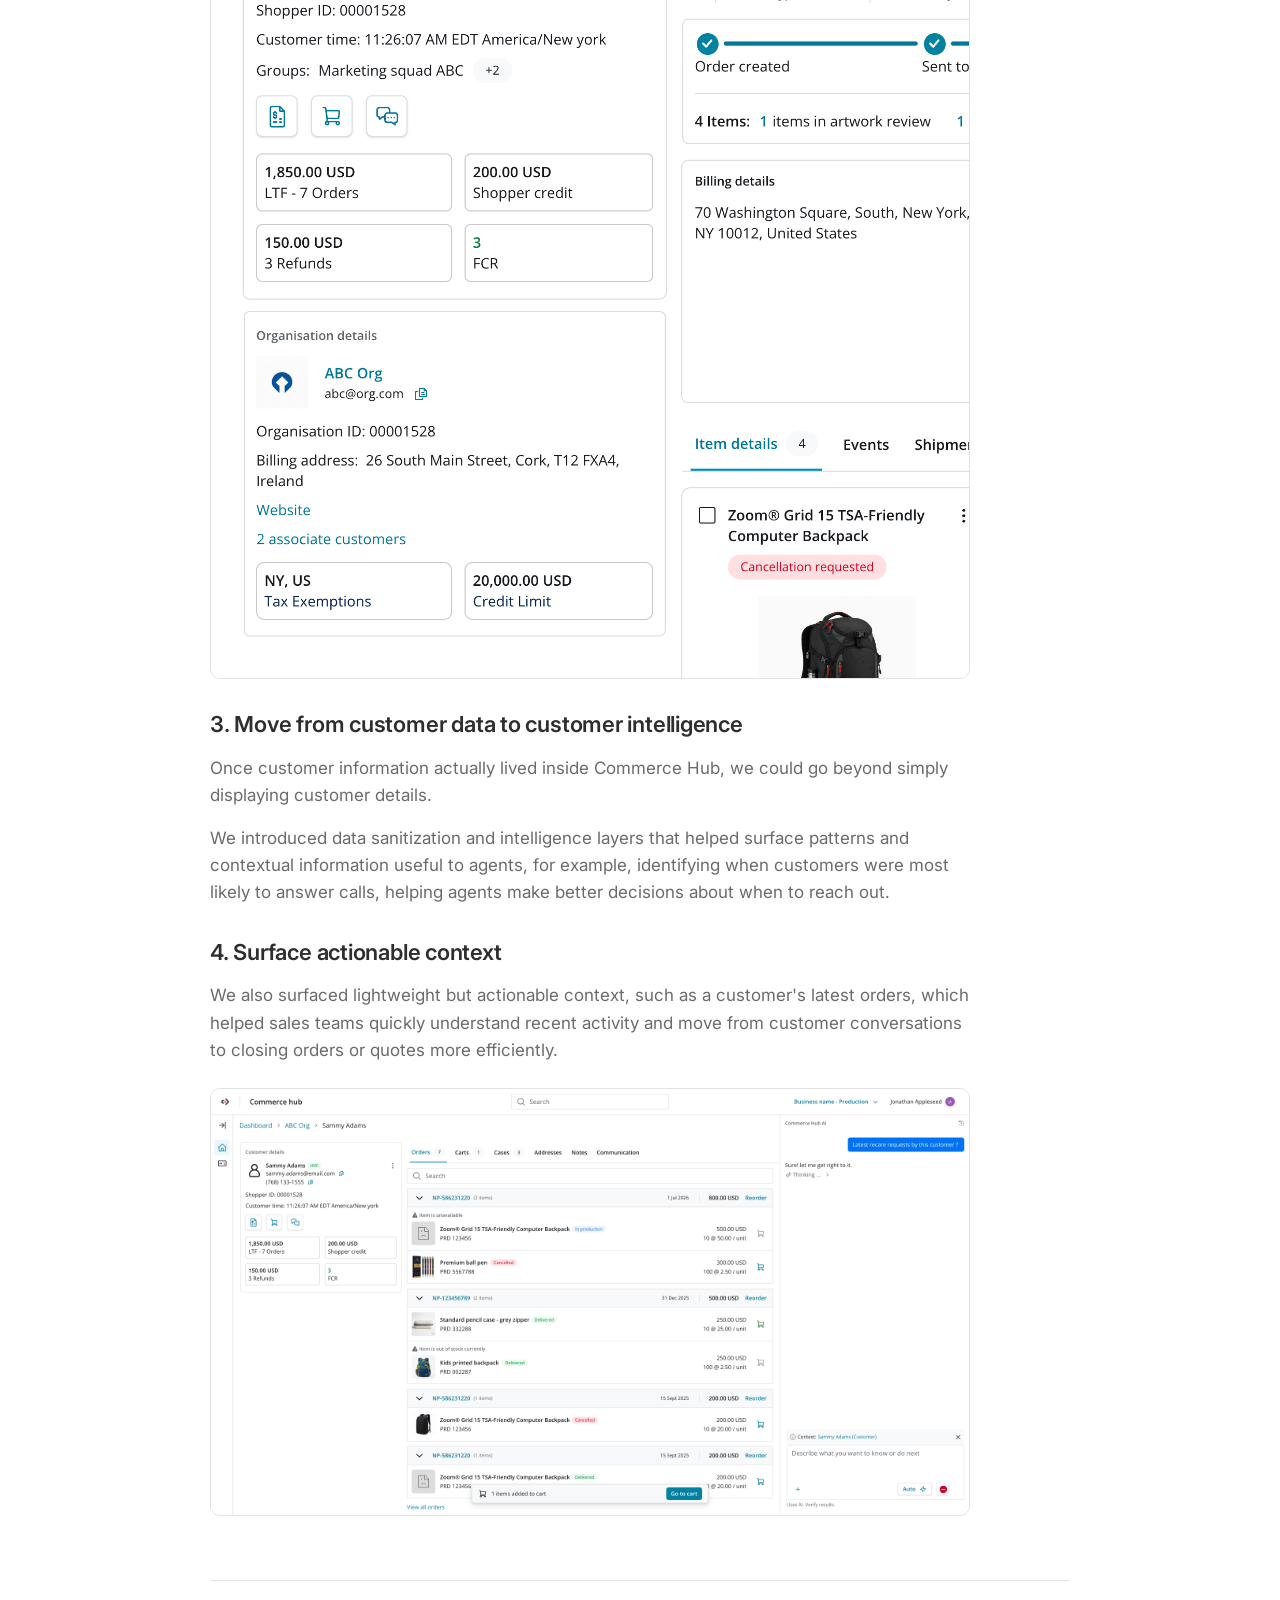
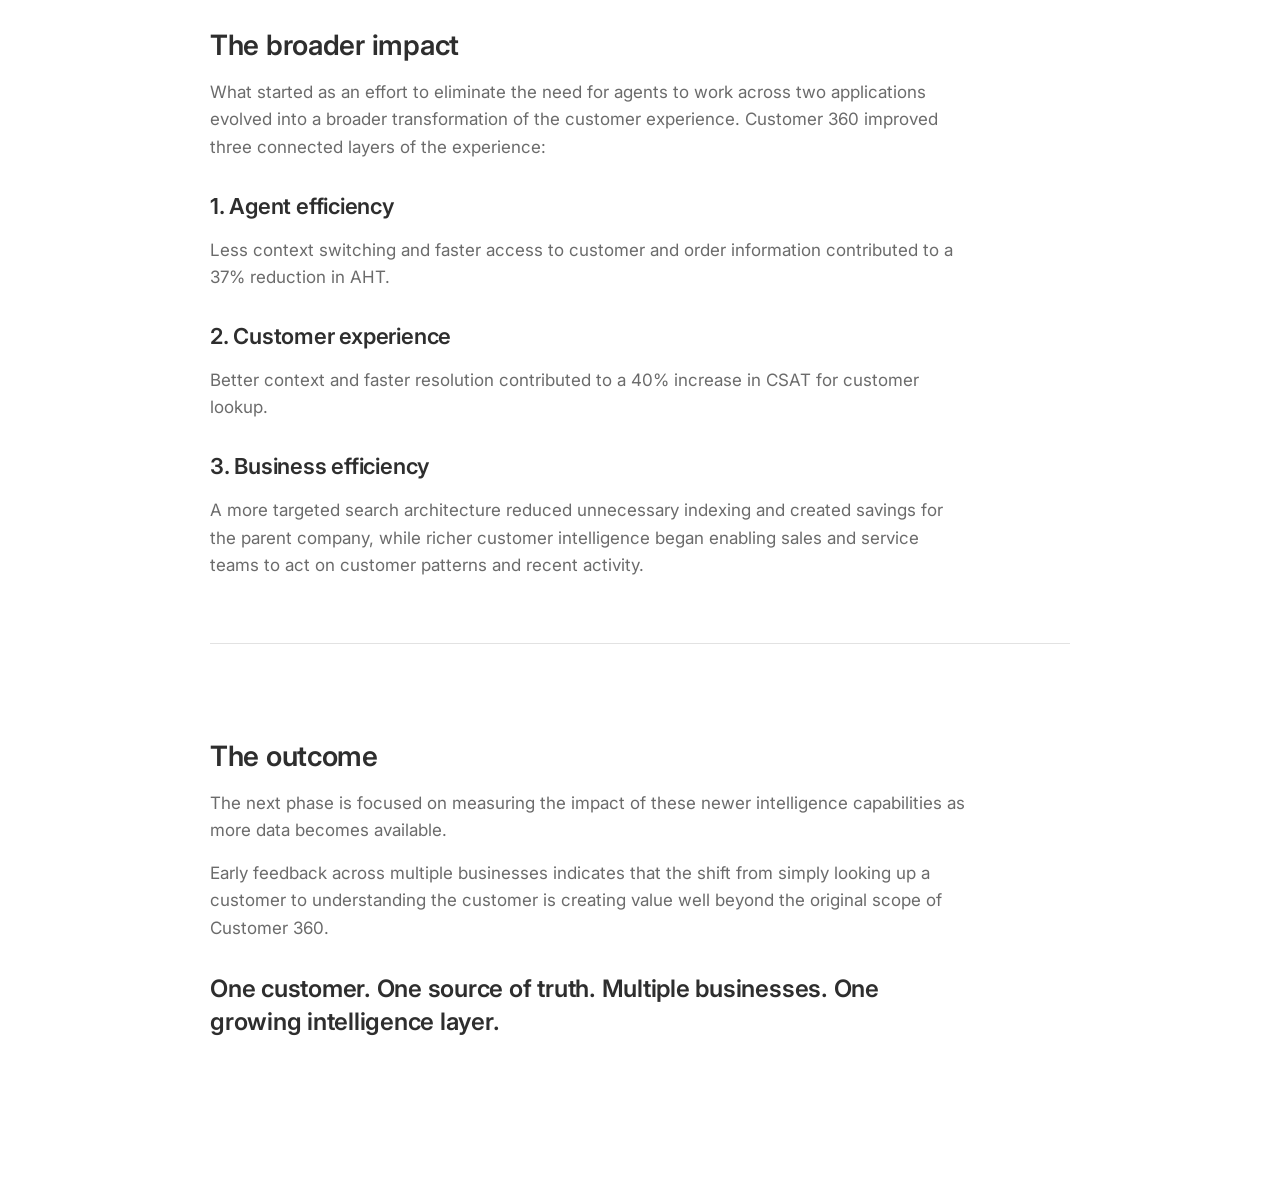
==== commit 912215d4: "Move Resume link into main nav with a download icon Moves it out of the hero CTA row and into the he" ====
--- a/case-study-customer360.html
+++ b/case-study-customer360.html
@@ -23,6 +23,7 @@
         <a href="index.html#work">Work</a>
         <a href="index.html#playground">Playground</a>
         <a href="index.html#thoughts">Thoughts</a>
+        <a class="nav-resume" href="index.html#resume">Resume<svg width="12" height="12" viewBox="0 0 12 12" fill="none" xmlns="http://www.w3.org/2000/svg"><path d="M6 1.5V8M6 8L3 5M6 8L9 5" stroke="currentColor" stroke-width="1.3" stroke-linecap="round" stroke-linejoin="round"/><path d="M1.5 9.5V10.5H10.5V9.5" stroke="currentColor" stroke-width="1.3" stroke-linecap="round" stroke-linejoin="round"/></svg></a>
       </nav>
     </div>
   </header>
--- a/styles.css
+++ b/styles.css
@@ -136,6 +136,12 @@
 
 .nav-links a:hover {
   color: var(--color-accent-text);
+}
+
+.nav-resume {
+  display: inline-flex;
+  align-items: center;
+  gap: 5px;
 }
 
 .nav-contact {
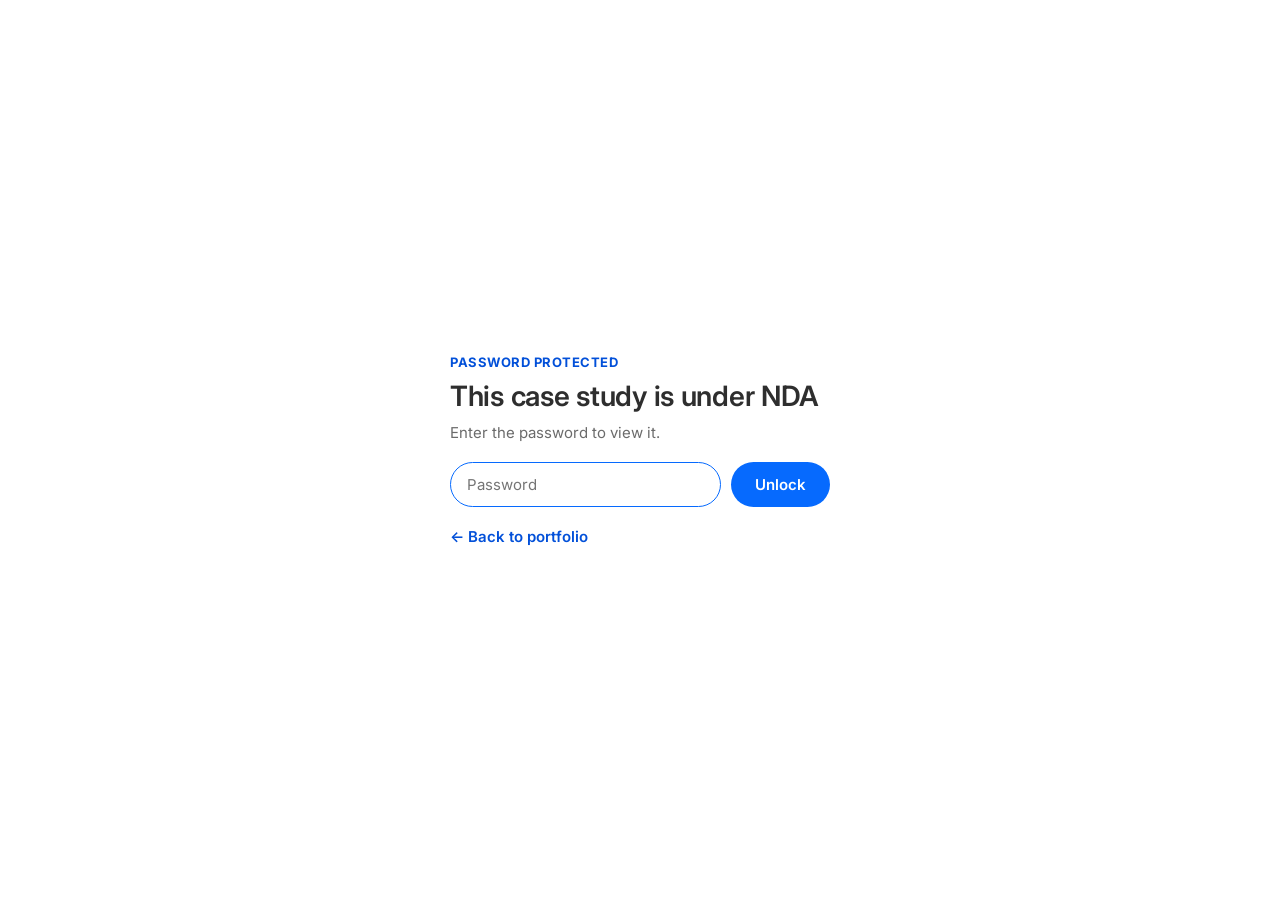
==== commit a3685280: "Add client-side password gate to Latest work case studies Wismo, Customer 360, and Order placement n" ====
--- a/case-study-customer360.html
+++ b/case-study-customer360.html
@@ -5,12 +5,13 @@
   <meta name="viewport" content="width=device-width, initial-scale=1.0" />
   <title>Customer 360 | Priyanka Parab</title>
   <meta name="description" content="From customer lookup to customer intelligence: how bringing customer context into Commerce Hub cut AHT by 37% and lifted CSAT by 40%." />
+  <script src="password-gate.js"></script>
   <link rel="preconnect" href="https://fonts.googleapis.com">
   <link rel="preconnect" href="https://fonts.gstatic.com" crossorigin>
   <link href="https://fonts.googleapis.com/css2?family=Inter:wght@400;500;600&display=swap" rel="stylesheet">
   <link rel="stylesheet" href="styles.css" />
 </head>
-<body>
+<body class="gated-page">
   <header class="nav">
     <div class="nav-inner">
       <a class="nav-name" href="index.html#top">Priyanka Parab</a>
@@ -23,7 +24,7 @@
         <a href="index.html#work">Work</a>
         <a href="index.html#playground">Playground</a>
         <a href="index.html#thoughts">Thoughts</a>
-        <a class="nav-resume" href="index.html#resume">Resume<svg width="12" height="12" viewBox="0 0 12 12" fill="none" xmlns="http://www.w3.org/2000/svg"><path d="M6 1.5V8M6 8L3 5M6 8L9 5" stroke="currentColor" stroke-width="1.3" stroke-linecap="round" stroke-linejoin="round"/><path d="M1.5 9.5V10.5H10.5V9.5" stroke="currentColor" stroke-width="1.3" stroke-linecap="round" stroke-linejoin="round"/></svg></a>
+        <a class="nav-resume" href="files/priyanka-parab-resume.pdf" download="Priyanka-Parab-Resume.pdf">Resume<svg width="12" height="12" viewBox="0 0 12 12" fill="none" xmlns="http://www.w3.org/2000/svg"><path d="M6 1.5V8M6 8L3 5M6 8L9 5" stroke="currentColor" stroke-width="1.3" stroke-linecap="round" stroke-linejoin="round"/><path d="M1.5 9.5V10.5H10.5V9.5" stroke="currentColor" stroke-width="1.3" stroke-linecap="round" stroke-linejoin="round"/></svg></a>
       </nav>
     </div>
   </header>
--- a/styles.css
+++ b/styles.css
@@ -371,6 +371,100 @@
   gap: 36px;
 }
 
+/* Homepage work showcase — rotating screen carousel */
+
+.showcase {
+  margin: 56px 0;
+}
+
+.showcase-frame {
+  position: relative;
+  width: 100%;
+  aspect-ratio: 16 / 10;
+  border-radius: 18px;
+  border: 1px solid var(--color-divider);
+  background-color: #EEF0F3;
+  background-image: radial-gradient(rgba(0, 0, 0, 0.12) 1px, transparent 1px);
+  background-size: 18px 18px;
+  overflow: hidden;
+}
+
+.showcase-slide {
+  position: absolute;
+  top: 50%;
+  left: 50%;
+  width: 62%;
+  height: 62%;
+  display: block;
+  border-radius: 10px;
+  overflow: hidden;
+  background-color: var(--color-ground);
+  box-shadow: 0 16px 48px rgba(0, 0, 0, 0.16);
+  opacity: 0;
+  transform: translate(-50%, -50%) scale(0.96);
+  transition: opacity 0.7s ease, transform 0.7s ease;
+  pointer-events: none;
+}
+
+.showcase-slide.is-active {
+  opacity: 1;
+  transform: translate(-50%, -50%) scale(1);
+  pointer-events: auto;
+}
+
+.showcase-slide img {
+  width: 100%;
+  height: 100%;
+  object-fit: cover;
+  object-position: top;
+  display: block;
+}
+
+.showcase-slide-label {
+  position: absolute;
+  left: 16px;
+  bottom: 16px;
+  padding: 6px 12px;
+  border-radius: 999px;
+  background-color: rgba(20, 20, 20, 0.75);
+  color: #FFFFFF;
+  font-size: 13px;
+  font-weight: 600;
+}
+
+.showcase-dots {
+  display: flex;
+  justify-content: center;
+  gap: 8px;
+  margin-top: 20px;
+}
+
+.showcase-dot {
+  width: 8px;
+  height: 8px;
+  padding: 0;
+  border: none;
+  border-radius: 999px;
+  background-color: var(--color-divider);
+  cursor: pointer;
+  transition: background-color 0.2s ease, width 0.2s ease;
+}
+
+.showcase-dot.is-active {
+  width: 22px;
+  background-color: var(--color-accent-text);
+}
+
+@media (max-width: 640px) {
+  .showcase-frame {
+    aspect-ratio: 4 / 5;
+  }
+  .showcase-slide {
+    width: 78%;
+    height: 78%;
+  }
+}
+
 .card-row {
   display: flex;
   gap: 24px;
@@ -460,6 +554,29 @@
   display: flex;
   flex-direction: column;
   gap: 10px;
+}
+
+.link-list-item {
+  display: flex;
+  align-items: center;
+  gap: 10px;
+}
+
+.link-accent.is-disabled {
+  color: var(--color-muted);
+  cursor: default;
+  pointer-events: none;
+}
+
+.link-soon {
+  padding: 3px 10px;
+  border-radius: 999px;
+  background-color: var(--color-divider);
+  color: var(--color-muted);
+  font-size: 11px;
+  font-weight: 700;
+  letter-spacing: 0.03em;
+  text-transform: uppercase;
 }
 
 /* Floating visitor counter (case study pages) */
@@ -945,6 +1062,24 @@
   margin: 0;
 }
 
+.cs-made-with {
+  display: inline-flex;
+  align-items: center;
+  gap: 6px;
+  align-self: flex-start;
+  padding: 6px 12px;
+  border-radius: 999px;
+  border: 1px solid var(--color-divider);
+  font-size: 13px;
+  font-weight: 500;
+  color: var(--color-muted);
+}
+
+.cs-made-with svg {
+  flex-shrink: 0;
+  color: var(--color-accent);
+}
+
 .cs-subtitle {
   margin: 0;
   font-size: 19px;
@@ -959,6 +1094,51 @@
   flex-direction: column;
   max-width: 900px;
   gap: 10px;
+}
+
+.cs-video {
+  display: flex;
+  flex-direction: column;
+  max-width: 900px;
+  gap: 10px;
+}
+
+.cs-video-frame {
+  width: 100%;
+  height: 560px;
+  border-radius: 6px;
+  border: 1px solid var(--color-divider);
+  overflow: hidden;
+  background-color: #0B0B0C;
+  flex-shrink: 0;
+}
+
+.cs-video-player {
+  width: 100%;
+  height: 100%;
+  display: block;
+  object-fit: contain;
+  background-color: #0B0B0C;
+}
+
+@media (max-width: 640px) {
+  .cs-video-frame {
+    height: 320px;
+  }
+}
+
+.cs-video-frame.is-portrait {
+  width: 320px;
+  height: 640px;
+  margin: 0 auto;
+}
+
+@media (max-width: 640px) {
+  .cs-video-frame.is-portrait {
+    width: 100%;
+    max-width: 320px;
+    height: 560px;
+  }
 }
 
 .cs-compare-frame {
@@ -2104,3 +2284,116 @@
   color: var(--color-muted);
   margin: 0;
 }
+
+/* Password gate */
+
+body.gated-page > header.nav,
+body.gated-page > main.page,
+body.gated-page > .player,
+body.gated-page > audio {
+  display: none;
+}
+
+html.pw-unlocked body.gated-page > header.nav {
+  display: block;
+}
+
+html.pw-unlocked body.gated-page > main.page {
+  display: block;
+}
+
+html.pw-unlocked body.gated-page > .player {
+  display: block;
+}
+
+.pw-gate-overlay {
+  position: fixed;
+  inset: 0;
+  z-index: 100;
+  display: flex;
+  align-items: center;
+  justify-content: center;
+  background-color: var(--color-ground);
+  padding: 20px;
+}
+
+.pw-gate-card {
+  display: flex;
+  flex-direction: column;
+  align-items: flex-start;
+  gap: 10px;
+  max-width: 380px;
+  width: 100%;
+}
+
+.pw-gate-eyebrow {
+  margin: 0;
+  font-size: 13px;
+  font-weight: 700;
+  letter-spacing: 0.04em;
+  text-transform: uppercase;
+  color: var(--color-accent-text);
+}
+
+.pw-gate-title {
+  margin: 0;
+  font-size: 28px;
+  font-weight: 600;
+  letter-spacing: -0.01em;
+  line-height: 1.2;
+  color: var(--color-ink);
+}
+
+.pw-gate-subtitle {
+  margin: 0 0 10px;
+  font-size: 15px;
+  color: var(--color-muted);
+}
+
+.pw-gate-form {
+  display: flex;
+  gap: 10px;
+  width: 100%;
+}
+
+.pw-gate-input {
+  flex: 1;
+  min-width: 0;
+  padding: 12px 16px;
+  border-radius: 999px;
+  border: 1px solid var(--color-divider);
+  font-family: inherit;
+  font-size: 15px;
+  color: var(--color-ink);
+  background-color: var(--color-ground);
+}
+
+.pw-gate-input:focus {
+  outline: none;
+  border-color: var(--color-accent);
+}
+
+.pw-gate-btn {
+  display: inline-flex;
+  align-items: center;
+  padding: 12px 24px;
+  border-radius: 999px;
+  border: none;
+  background-color: var(--color-accent);
+  color: var(--color-ground);
+  font-family: inherit;
+  font-size: 15px;
+  font-weight: 600;
+  cursor: pointer;
+  flex-shrink: 0;
+}
+
+.pw-gate-error {
+  margin: 0;
+  font-size: 13px;
+  color: #C0392B;
+}
+
+.pw-gate-back {
+  margin-top: 10px;
+}
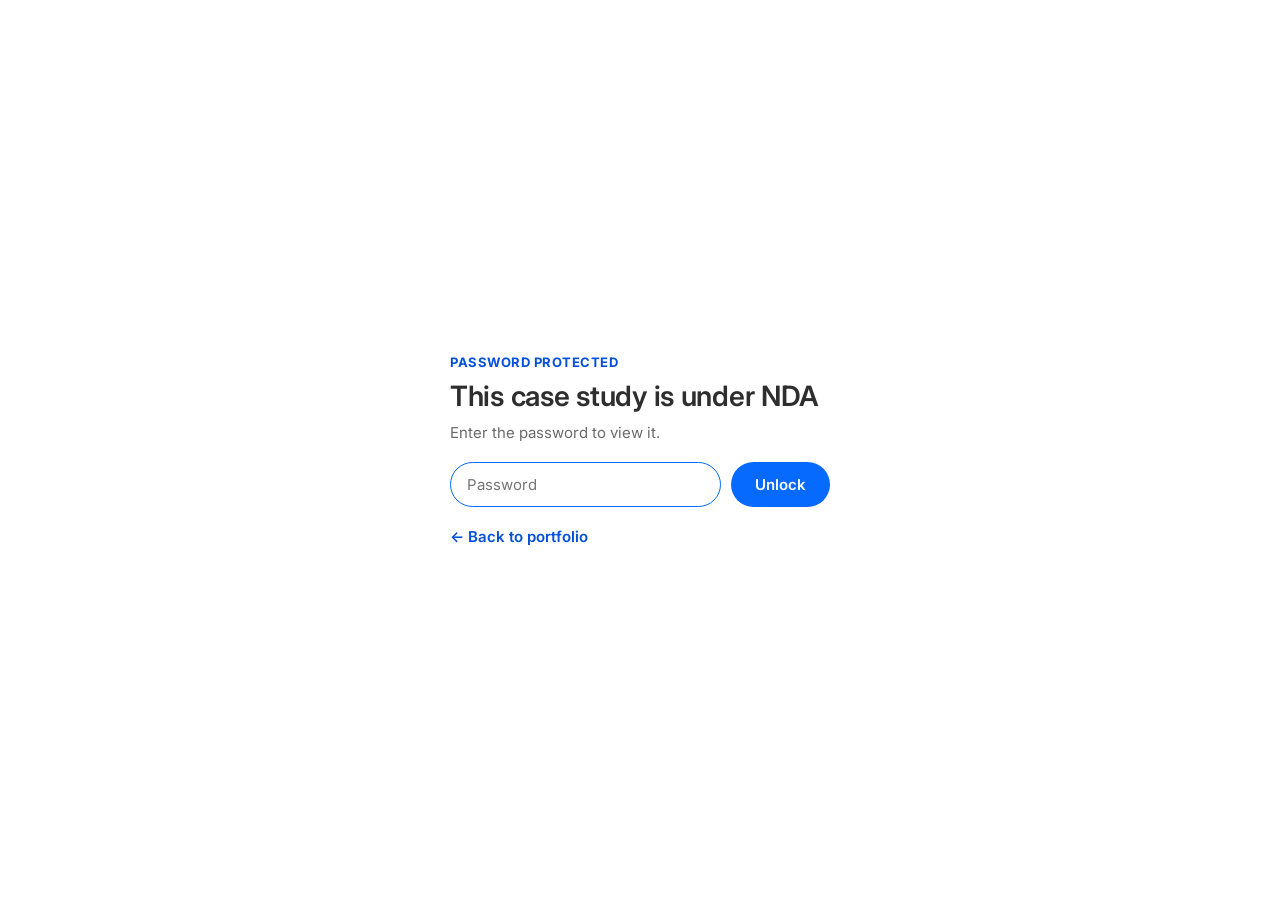
==== commit dd8c72fd: "Encrypt NDA case studies instead of hiding them with CSS The old gate kept the password and the full" ====
--- a/case-study-customer360.html
+++ b/case-study-customer360.html
@@ -4,324 +4,19 @@
   <meta charset="UTF-8" />
   <meta name="viewport" content="width=device-width, initial-scale=1.0" />
   <title>Customer 360 | Priyanka Parab</title>
-  <meta name="description" content="From customer lookup to customer intelligence: how bringing customer context into Commerce Hub cut AHT by 37% and lifted CSAT by 40%." />
-  <script src="password-gate.js"></script>
+  <link rel="icon" href="images/favicon.svg" type="image/svg+xml" />
+  <link rel="icon" href="images/favicon-32.png" sizes="32x32" type="image/png" />
+  <link rel="apple-touch-icon" href="images/apple-touch-icon.png" />
+  <meta name="description" content="Case study under NDA. Password required." />
+  <meta name="robots" content="noindex, nofollow, noarchive" />
   <link rel="preconnect" href="https://fonts.googleapis.com">
   <link rel="preconnect" href="https://fonts.gstatic.com" crossorigin>
   <link href="https://fonts.googleapis.com/css2?family=Inter:wght@400;500;600&display=swap" rel="stylesheet">
   <link rel="stylesheet" href="styles.css" />
+  <script src="nda-gate.js" defer></script>
 </head>
 <body class="gated-page">
-  <header class="nav">
-    <div class="nav-inner">
-      <a class="nav-name" href="index.html#top">Priyanka Parab</a>
-      <button class="nav-toggle" id="navToggle" aria-label="Toggle menu" aria-expanded="false" aria-controls="navLinks">
-        <span></span>
-        <span></span>
-        <span></span>
-      </button>
-      <nav class="nav-links" id="navLinks">
-        <a href="index.html#work">Work</a>
-        <a href="index.html#playground">Playground</a>
-        <a href="index.html#thoughts">Thoughts</a>
-        <a class="nav-resume" href="files/priyanka-parab-resume.pdf" download="Priyanka-Parab-Resume.pdf">Resume<svg width="12" height="12" viewBox="0 0 12 12" fill="none" xmlns="http://www.w3.org/2000/svg"><path d="M6 1.5V8M6 8L3 5M6 8L9 5" stroke="currentColor" stroke-width="1.3" stroke-linecap="round" stroke-linejoin="round"/><path d="M1.5 9.5V10.5H10.5V9.5" stroke="currentColor" stroke-width="1.3" stroke-linecap="round" stroke-linejoin="round"/></svg></a>
-      </nav>
-    </div>
-  </header>
-
-  <main class="page case-study-page cs-customer360" id="top">
-    <a class="link-accent" href="index.html#work">← Back to portfolio</a>
-
-    <div class="cs-header">
-      <h1 class="cs-title">Customer 360: From Customer Lookup to Customer Intelligence</h1>
-      <p class="cs-subtitle">Bringing customer context into Commerce Hub delivered measurable improvements in both agent efficiency and customer satisfaction.</p>
-    </div>
-
-    <div class="cs-compare">
-      <div class="cs-compare-frame cs-compare-frame--photo" id="customer360CompareFrame">
-        <img class="cs-compare-photo is-after" src="images/customer-lookup-after.png" alt="Commerce Hub: the customer lookup screen agents use today" draggable="false" />
-        <img class="cs-compare-photo is-before" id="customer360CompareBeforeImg" src="images/customer-lookup-before.png" alt="Cimpress Cockpit: the legacy customer lookup screen agents used before" draggable="false" />
-        <span class="cs-compare-badge is-before">Before</span>
-        <span class="cs-compare-badge is-after">After</span>
-        <div class="cs-compare-divider" id="customer360CompareDivider"></div>
-        <div class="cs-compare-handle" id="customer360CompareHandle">↔</div>
-        <input type="range" class="cs-compare-range" id="customer360CompareRange" min="0" max="100" value="50" step="0.1" aria-label="Drag to compare the before and after customer lookup screen" />
-      </div>
-      <p class="cs-compare-caption">Customer lookup screen before/after: Cimpress Cockpit → Commerce Hub. Drag to compare.</p>
-    </div>
-
-    <hr class="divider" />
-
-    <div class="cs-section">
-      <h2>Impact first</h2>
-    </div>
-
-    <div class="cs-stats">
-      <div class="cs-stat">
-        <span class="cs-stat-value">37%</span>
-        <p class="cs-stat-label">Reduction in AHT for customer lookup</p>
-      </div>
-      <div class="cs-stat">
-        <span class="cs-stat-value">40%</span>
-        <p class="cs-stat-label">Increase in CSAT for customer lookup</p>
-      </div>
-      <div class="cs-stat">
-        <span class="cs-stat-value cs-stat-value-text">Lower indexing</span>
-        <p class="cs-stat-label">Less data indexed for search</p>
-        <p class="cs-stat-caption">Created infrastructure cost savings for the parent company.</p>
-      </div>
-      <div class="cs-stat">
-        <span class="cs-stat-value cs-stat-value-text">Multi-business</span>
-        <p class="cs-stat-label">Customer context now adopted org-wide</p>
-        <p class="cs-stat-caption">Appreciated across multiple businesses beyond Commerce.</p>
-      </div>
-    </div>
-
-    <hr class="divider" />
-
-    <div class="cs-section">
-      <h2>The challenge</h2>
-      <p class="cs-lead">Understanding a customer meant working across two separate applications, pulling context from one system into another before an agent could act.</p>
-      <p>The bigger issue: customer wasn't a first-class entity alongside the order. It lived as secondary metadata on the Order Details page, so getting real insight meant opening customer details in a separate tab.</p>
-      <p>Search was the smaller piece: an Algolia-based experience that wasn't very targeted, indexing more than it needed to and driving up infrastructure cost.</p>
-      <div class="cs-quote">
-        <p>The opportunity was to bring the customer directly into Order Details, and narrow search down to what agents actually needed.</p>
-      </div>
-    </div>
-
-    <hr class="divider" />
-
-    <div class="cs-section">
-      <h2>Reframing the experience</h2>
-      <p>We rebuilt customer lookup around four shifts:</p>
-    </div>
-
-    <div class="cs-section">
-      <h3>1. Narrow the search experience</h3>
-      <p>We narrowed the experience around the fields agents actually needed:</p>
-      <div class="cs-fields">
-        <span class="cs-tag">Customer email</span>
-        <span class="cs-tag">Customer ID</span>
-        <span class="cs-tag">Order ID</span>
-        <span class="cs-tag">Customer phone number</span>
-        <span class="cs-tag">Organization name</span>
-      </div>
-      <p>By reducing unnecessary indexing and focusing search around these targeted fields, we made search simpler, more relevant, and more efficient, while also creating meaningful infrastructure savings for the parent company.</p>
-      <div class="cs-image has-photo">
-        <img class="cs-image-photo" src="images/customer-search-abc.png" alt="Search for 'ABC' with Organisation and Shopper filters active, showing 3 results: ABC Org, Sammy Adams, and Jackie Doe" />
-      </div>
-    </div>
-
-    <div class="cs-section">
-      <h3>2. Bring customer directly into Order Details</h3>
-      <p>Customer used to be secondary metadata on the Order Details page: a name and a few fields, with nothing more unless an agent opened a separate tab for the full customer view.</p>
-      <p>We brought customer straight into Order Details as its own entity, sitting alongside the order rather than behind it, so agents no longer had to leave the page to understand who they were helping.</p>
-      <div class="cs-image has-photo">
-        <img class="cs-image-photo" src="images/customer-order-details.png" alt="Order Details screen in Commerce Hub with a Customer details card and Organisation details card in the left rail, alongside the order's items, billing, and shipping panels" />
-      </div>
-    </div>
-
-    <div class="cs-section">
-      <h3>3. Move from customer data to customer intelligence</h3>
-      <p>Once customer information actually lived inside Commerce Hub, we could go beyond simply displaying customer details.</p>
-      <p>We introduced data sanitization and intelligence layers that helped surface patterns and contextual information useful to agents, for example, identifying when customers were most likely to answer calls, helping agents make better decisions about when to reach out.</p>
-    </div>
-
-    <div class="cs-section">
-      <h3>4. Surface actionable context</h3>
-      <p>We also surfaced lightweight but actionable context, such as a customer's latest orders, which helped sales teams quickly understand recent activity and move from customer conversations to closing orders or quotes more efficiently.</p>
-      <div class="cs-image has-photo">
-        <img class="cs-image-photo" src="images/customer-recent-orders.png" alt="Customer's Orders tab in Commerce Hub, listing recent orders with items, dates, totals, and reorder links, alongside a Commerce Hub AI panel" />
-      </div>
-    </div>
-
-    <hr class="divider" />
-
-    <div class="cs-section">
-      <h2>The broader impact</h2>
-      <p>What started as an effort to eliminate the need for agents to work across two applications evolved into a broader transformation of the customer experience. Customer 360 improved three connected layers of the experience:</p>
-    </div>
-
-    <div class="cs-section">
-      <h3>1. Agent efficiency</h3>
-      <p>Less context switching and faster access to customer and order information contributed to a 37% reduction in AHT.</p>
-    </div>
-
-    <div class="cs-section">
-      <h3>2. Customer experience</h3>
-      <p>Better context and faster resolution contributed to a 40% increase in CSAT for customer lookup.</p>
-    </div>
-
-    <div class="cs-section">
-      <h3>3. Business efficiency</h3>
-      <p>A more targeted search architecture reduced unnecessary indexing and created savings for the parent company, while richer customer intelligence began enabling sales and service teams to act on customer patterns and recent activity.</p>
-    </div>
-
-    <hr class="divider" />
-
-    <div class="cs-closing">
-      <h2>The outcome</h2>
-      <p>The next phase is focused on measuring the impact of these newer intelligence capabilities as more data becomes available.</p>
-      <p>Early feedback across multiple businesses indicates that the shift from simply looking up a customer to understanding the customer is creating value well beyond the original scope of Customer 360.</p>
-      <div class="cs-closing-line">
-        <p>One customer. One source of truth. Multiple businesses. One growing intelligence layer.</p>
-      </div>
-    </div>
-  </main>
-
-  <div class="visitor-counter" id="visitorCounter" data-visitor-key="customer360">
-    <svg class="visitor-counter-icon" viewBox="0 0 24 24" fill="none" aria-hidden="true">
-      <path d="M1 12s4-7 11-7 11 7 11 7-4 7-11 7-11-7-11-7Z" stroke="currentColor" stroke-width="1.6" stroke-linejoin="round" />
-      <circle cx="12" cy="12" r="3" stroke="currentColor" stroke-width="1.6" />
-    </svg>
-    <span><span class="visitor-counter-value">0</span> visitors</span>
-  </div>
-
-  <div class="player" id="player">
-    <div class="player-bar">
-      <button class="player-toggle" id="playerToggle" aria-label="Play">
-        <svg class="icon-play" width="14" height="14" viewBox="0 0 14 14" fill="none" xmlns="http://www.w3.org/2000/svg"><path d="M2 1.5V12.5L12 7L2 1.5Z" fill="currentColor"/></svg>
-        <svg class="icon-pause" width="14" height="14" viewBox="0 0 14 14" fill="none" xmlns="http://www.w3.org/2000/svg" style="display:none"><rect x="2" y="1.5" width="3.5" height="11" rx="1" fill="currentColor"/><rect x="8.5" y="1.5" width="3.5" height="11" rx="1" fill="currentColor"/></svg>
-      </button>
-      <div class="player-info" id="playerListToggle">
-        <span class="player-label">Now playing</span>
-        <span class="player-track" id="playerTrackName">Dreamscape</span>
-      </div>
-      <button class="player-nav" id="playerPrev" aria-label="Previous track">
-        <svg width="12" height="12" viewBox="0 0 12 12" fill="none" xmlns="http://www.w3.org/2000/svg"><path d="M3 2V10M10 2L4 6L10 10V2Z" stroke="currentColor" stroke-width="1.3" stroke-linejoin="round"/></svg>
-      </button>
-      <button class="player-nav" id="playerNext" aria-label="Next track">
-        <svg width="12" height="12" viewBox="0 0 12 12" fill="none" xmlns="http://www.w3.org/2000/svg"><path d="M9 2V10M2 2L8 6L2 10V2Z" stroke="currentColor" stroke-width="1.3" stroke-linejoin="round"/></svg>
-      </button>
-      <button class="player-list-btn" id="playerListBtn" aria-label="Show playlist" aria-expanded="false">
-        <svg width="14" height="14" viewBox="0 0 14 14" fill="none" xmlns="http://www.w3.org/2000/svg"><path d="M2 3.5H12M2 7H12M2 10.5H8" stroke="currentColor" stroke-width="1.3" stroke-linecap="round"/></svg>
-      </button>
-    </div>
-    <ul class="player-playlist" id="playerPlaylist">
-      <li data-index="0"><span class="playlist-name">Dreamscape</span><span class="playlist-artist">Morgan Cross</span></li>
-      <li data-index="1"><span class="playlist-name">Peaceful Piano</span><span class="playlist-artist">leberch</span></li>
-      <li data-index="2"><span class="playlist-name">Rain Meditation</span><span class="playlist-artist">andriig</span></li>
-      <li data-index="3"><span class="playlist-name">Quiet Phase</span><span class="playlist-artist">QuietPhase</span></li>
-    </ul>
-    <p class="player-credit">Music via <a href="https://pixabay.com/music/" target="_blank" rel="noopener">Pixabay</a></p>
-  </div>
-
-  <audio id="audioEl" preload="none"></audio>
-
-  <script>
-    // Before/after photo compare slider, driven by a full-size, invisible
-    // range input so drag, touch, and keyboard (arrow keys) all work for free.
-    (function () {
-      const range = document.getElementById('customer360CompareRange');
-      const before = document.getElementById('customer360CompareBeforeImg');
-      const divider = document.getElementById('customer360CompareDivider');
-      const handle = document.getElementById('customer360CompareHandle');
-      if (!range || !before || !divider || !handle) return;
-
-      function update(value) {
-        before.style.clipPath = `inset(0 ${100 - value}% 0 0)`;
-        divider.style.left = `${value}%`;
-        handle.style.left = `${value}%`;
-      }
-
-      range.addEventListener('input', () => update(range.value));
-      update(range.value);
-    })();
-
-    const navToggle = document.getElementById('navToggle');
-    const navLinks = document.getElementById('navLinks');
-
-    navToggle.addEventListener('click', () => {
-      const isOpen = navLinks.classList.toggle('is-open');
-      navToggle.classList.toggle('is-open', isOpen);
-      navToggle.setAttribute('aria-expanded', String(isOpen));
-    });
-
-    navLinks.querySelectorAll('a').forEach((link) => {
-      link.addEventListener('click', () => {
-        navLinks.classList.remove('is-open');
-        navToggle.classList.remove('is-open');
-        navToggle.setAttribute('aria-expanded', 'false');
-      });
-    });
-
-    // Music player
-    const playlist = [
-      { title: 'Dreamscape', artist: 'Morgan Cross', src: 'audio/track1.mp3' },
-      { title: 'Peaceful Piano', artist: 'leberch', src: 'audio/track2.mp3' },
-      { title: 'Rain Meditation', artist: 'andriig', src: 'audio/track3.mp3' },
-      { title: 'Quiet Phase', artist: 'QuietPhase', src: 'audio/track4.mp3' },
-    ];
-
-    const audioEl = document.getElementById('audioEl');
-    const playerToggle = document.getElementById('playerToggle');
-    const iconPlay = playerToggle.querySelector('.icon-play');
-    const iconPause = playerToggle.querySelector('.icon-pause');
-    const trackNameEl = document.getElementById('playerTrackName');
-    const prevBtn = document.getElementById('playerPrev');
-    const nextBtn = document.getElementById('playerNext');
-    const listBtn = document.getElementById('playerListBtn');
-    const listToggleArea = document.getElementById('playerListToggle');
-    const playlistEl = document.getElementById('playerPlaylist');
-    const playlistItems = Array.from(playlistEl.querySelectorAll('li'));
-    const playerEl = document.getElementById('player');
-
-    let currentIndex = 0;
-    let isPlaying = false;
-
-    function loadTrack(index, autoplay) {
-      currentIndex = (index + playlist.length) % playlist.length;
-      const track = playlist[currentIndex];
-      audioEl.src = track.src;
-      trackNameEl.textContent = track.title;
-      playlistItems.forEach((li) => li.classList.toggle('is-active', Number(li.dataset.index) === currentIndex));
-      if (autoplay) {
-        audioEl.play().catch(() => {});
-      }
-    }
-
-    function setPlayingUI(playing) {
-      isPlaying = playing;
-      iconPlay.style.display = playing ? 'none' : 'block';
-      iconPause.style.display = playing ? 'block' : 'none';
-      playerToggle.setAttribute('aria-label', playing ? 'Pause' : 'Play');
-    }
-
-    playerToggle.addEventListener('click', () => {
-      if (!audioEl.src) {
-        loadTrack(currentIndex, true);
-        return;
-      }
-      if (audioEl.paused) {
-        audioEl.play().catch(() => {});
-      } else {
-        audioEl.pause();
-      }
-    });
-
-    prevBtn.addEventListener('click', () => loadTrack(currentIndex - 1, isPlaying));
-    nextBtn.addEventListener('click', () => loadTrack(currentIndex + 1, isPlaying));
-
-    audioEl.addEventListener('play', () => setPlayingUI(true));
-    audioEl.addEventListener('pause', () => setPlayingUI(false));
-    audioEl.addEventListener('ended', () => loadTrack(currentIndex + 1, true));
-
-    listToggleArea.addEventListener('click', () => playerEl.classList.toggle('list-open'));
-    listBtn.addEventListener('click', () => {
-      const isOpen = playerEl.classList.toggle('list-open');
-      listBtn.setAttribute('aria-expanded', String(isOpen));
-    });
-
-    playlistItems.forEach((li) => {
-      li.addEventListener('click', () => {
-        loadTrack(Number(li.dataset.index), true);
-        playerEl.classList.remove('list-open');
-      });
-    });
-
-    trackNameEl.textContent = playlist[0].title;
-    playlistItems[0].classList.add('is-active');
-  </script>
-  <script src="visitor-counter.js"></script>
+  <noscript><p style="padding:24px">This case study is under NDA and needs JavaScript to unlock.</p></noscript>
+  <script type="application/json" id="nda-payload">{"v":1,"iter":600000,"salt":"fpYjonQ02pD8+TP1cLfcFg==","iv":"VUekp7josFtJlIDH","ct":"aNg0xeYCPrPSPjWTrFnhiJOOSpqWsUssrkYOo9t6/Q6nA5XnNrOwN60VPKVoaMGrROUgPaKnHOVm+OSSL/Ei5gtuDAFh6jfm+wZp2hIpn2nbUxTEdmgPh3ppTOG2pKCQop9or4LVjSdX2oFWvOFFVnAjyQd2ZvaoUGTLBZeDaV2ACkZOxhdieCorRKRuv3haGYrpM6P0A6RnsEI/XwYV2sC0B89pXT5ieGHS2BDroq1Z7xBuYc3MM0/wVc2pNPgn0Q0/VT9iIxAiH9CyaFVen8D6f2g+6SrEFpvLdxEX6Ozjw+xgp5i2vrl/o99T+G+KPC29/aATVa+rT5NbW7X6zvcWqrtfgBqrpP+Kyj4+B0m6xkcfjk7ru7cl0zjk6anOnZwaexJYolvitceI93pLALKw9DzweWdH454QKD324nzkexYBGuSKjH1khFjlyJVZxiOo90vQ6yPIGVlHtPKo/U+zw4FqUseWORnYkq2/VBacjrUnjVqJYe/iX1/e/t1krZrLopTXiuAHfunyOZZvK8ziGLEgTn/Wz2r90ajfDLsTGxCkJYBrPl1VnN6J/hCaDIijERyMTfBIkPM7uZLJTNF8/bvqr6fav0ttPoOs8g8ZwvHEY2FPdAqYbD7tebHOnEhBnnQvIyMDZQxTw77t2Xl171JCMZn0i3tvGcJYbijrPuybxJNLS3fB5PoyaxGMD1adTuHXMM+MO7FSErsOAjyUSTrQz9sa//0vxCCT7i7iqSW5BLezKZpNwT+7p1CurH7EXItTV0YezJh1IsFZacZGrp2YZ74o7vGRNWaAfkFdJJFyYxF5+WILwaawgw3KGRz7fsa8dsNsTf+DgU0C7EXFwptTknzHUsydxUQ71AUzkYoHI9XvN1QZhD8/[base64]/2xyedgshrpx0ME0uZr5ddd+ZFbiVFhXtEH6BOCFd+UrkF7fXjxePYXOgvD9lHJ2e/bUP/wVxT1JTSkJOA6LIPP861q/xafBTTO8i04l1IfmqfBQHBpZz7IhKxthFV057ksE0dL16fSuEhnYHQlrehTCe7qKP8z+maBifv/fPOfkct0KHNMhDPf3WnRdvKxpw4/upNCZbBEePNq835oI21TVcD1sfCZ7PrHQl80zIXtQAgAGUagOHKZX//6iZ1FDcXWkvxVQg1gCpekh53Ve12oJiATlkR87XgFkTF/9le+azG75+/YCx2uIvhTkxXtnEu34rLi/Fdthr43cbXbtLiKVGAT3/WbSakYMm2wtXnL3mOMNy2/0OemalElWZWSE+0J8caQgUtFmS1Bg3KG8kq1bAFO+ChgibsHWuiZyi2xqsDS5rFzk0JMQlH9PYAxUggNORXhwJAwJeGTD1/OVVkI+MitvUS15q7dcD3nx7B2DKfgzc0IF3YpmdZ5hiSusoWaEqwk2QeHyWJW/X9NNBd1Zl4GYGJq8LaOMXTlRR/AxQl6Fk7bRF+mQRkppcFe1CWXukr64zTXab3O1dBXZ9i/oEw2Gr05ApMKkHkBicG87DUebXeR93aBehI+8rzGK7URKbAF1IIpRwy/5J2dlqvAIEcbgfPpnPDMH57L6Tov5jWOw75rrmUJCcC+kBDZrNEbfC2OT3lp2ovwvXwcxEYb+6mwdda+lp1byHu3siuKoIX+hIQj3o9sQDuLKEGWoHJnDaD0AJfNQtxfpYtEPBB3zL67E1babgGxXb5CbvJKEXztbyfBoDFwAWZ7iHrdf4QIp9BS7E+CziAh/Og4yJjV4NUHfGjMtw4LQvPlljlq6TxAqqc+4qWdo3NezdZKdjOD7pfiEw7mQBvpkUCziN6xtLeXz/vZjCt2O8Qv6hGtMXBrcFvz4NwLuoXgx1UR0U6WUKZcij7NtFCMYSMYor6PVIuwLsnbSjzgD0qkExWW8+PZzLPVxopkzTUZjLFBYA3MUGUJZCtXBDSTAMDUFtXDj/qeX0AmvTwRjuHajuC9kUFgUdZ/oGH8tCrmTqXpDnlm0FDznchSwDHsKUA5bwHWGFOaKP2GNdeSJOojZMwNLXt5it2cp6kkQjMyLTymOok25n+FhfQ1Fp5ZBmmlykoIoai4DrBBR2/6OWhSc1zFCcwkNyR59/deriWKyW61BxZ97RLiWsu6oF/0a3ClYWgGxyoB7FXj+8vbDhBpXBIRFd9VQoknB7wnVfaIh11NOxh+0S+bhjTT1XduNHvISXk4Ax+CmxpaKqNGdjBgNNe96viKlf8YYBn4SozyA9W4hZUZJLYQ6KtiuL8XrCaPWWkaRzrWS4zbhJoPAwv4Hl0NRV5Nmq9TerXvllg30OmEGGNK2D/D3KEr9/7SEZ7Um6u7N5OOuOW/lg1ilWHfrnAA3fgVXZYCxoUmLfW1fFMmwLMVp7ONlKKpbSjMNYE3yi1vWRsCNWFel5SYRpBTFOzWnlvvRD3+O/jmDose2sIHpqePJ3FOT1pDPD7/OBDGJzR6s3lgvgr+y4yRESTfN+jo2sawnSPI/TeyyIeZlNfXaLMuWShWKBuhWvoUrKur/qDf0/1L29J8oDBmbmzjuVwT9wn18SOiX+ovgyv7oLT9pOtalLGAI4Cnybgx9Ca7/[base64]/Gd39szxndqckqyzQyZCVK39fvWAVBB3pUZmQASxzW9U+1K9BHk8uyrfpZ9ovcxBLgjAYFkpTNRrSoXNUVg08F2LWetnnYUcBzeMZAPajc0MflihoqTfVKrT4vgrJsIyd0AztLJyYe/Gv+pnOsU4V0D2i54ik5VR2uesahOjRRehPYVrzEeyud3yn237BAI/Ce9tGS5WCAZWNocn6NDjwMjeIyahb3+jjcZEmWnGKtvf1dJFNbpJwzeTJt5aVCuU0YzNkA5M2u8bY7UWNIkASDHmLcNo4mnS7effnDfT0AHgWWOsS9JrzrRfquM168v9RCnJ/Tr7ms6Q9Ec6fk9Ls+ak3JLaRZs5ewKpwydNIFr+cKrHVlVOVEzNfl38N+bNdl7FYtkK/[base64]/REt/bEtKOChxnf6q4N0RrPUhH2an2xwwHB4ERyCeuPeIfKrvQwNyiUPiVtEfnf3xu8VvTispgbXhMEOt6+szsFMTQ75VkXLUvVagvSOYy77wFZhSppUs9pyafofxnREI/ft1ZoJdi6ZFDIOnkRyM9KnThSiXY+F70e67VGiDBxmMRsTaqPXQe66snKtR1WzppqWgfiLzmPwVl0S83Vx200ElS8oKmOJVXMjoqKhMAFYq0KVCMAwPPvE9dR+moXwl0dtr9osAckPKJCi74iGKLFi/WSJvULd/t2Rw9tZxVEUFTqm8u7wp78vuEU6YgxAfEPsQ01QJXVa2vRL61KBcuCUSC091IMeSgpc67568NJRjSmmgmRadvvvkniE/Ob6kSRjGcZqS9jOBptwG9n5uSqQYwDOVidfx0hrKJBovr7u3E27sNmqND2z15bPTKk3sIwS36VICUjEPqk84ktftuIH1Zfy+hmTkkVhEAaxpbCwzhY4+eF+2cuF5wo3II4cBIPlPK9GsJI05c/pLH1U5BhSSqsgutTy3INzh8dviipe5N9xqVg8TISA5uQpqzCbGvL3Hk/zY6p/dXV/bynWfxjsD/h0ESdE3K7pM9c8jRJnq6ZTooncACViREZ5aIfjffuNaqWs6+VNAfKRekM43/gXcFJXGjPIqBRfQgQ0DdSuoCs5u6r46gB+YC8Jyopfc72hQhfcgXYAp4QFLESNISxOlA9j69YKswKXHXIesJl8WG+/Qws74hycv7Xq7Je8UQFtC2X18Z5kz80PEi7R3zvanN2PiZoYzvv22Rlg/3ogjP0nybPbcHnPZEjMUYRIDzq2mQC1eaBFj4lcieiI4QH1qj22OlaNnUl/osDOZ/aswcV/[base64]/MqlL03Hsa+l+ZQMxQf6hVkK/IkcBzLGOmUOfNU8xM7sHy1niJRcjG9PWk/wgd07tQgcNYzoXT05FJvo1gvtdOK+TfK/5pZQIC59Fti4uYFvmtOGsPv92VSRruLMubR7wq+x3V6/LQCq+ZLs54nGigjjQiXKa4gYFlCSDi1eH+8laQiQhfpzpkz7wrS+I4c4hNSnXV2LLqOA4c+f4CA0YZOxzGlBXVQ3tA5xZJfi+xGJnsSZdHM8jPcO6P4SR/JhQ6HdwRwVd9L8OPrlFCatVNgXb+G0VRF0EALR9kPbg4/t15KtAiFilScy4DOwU5QuTNQNFDiZex6M6WuahAUsJ0xnKtjaCYJgnZZqchsu+RBA1GfiLxT1/r3ZuCGufHJpXDsBeKTdS01kYkHM9fMU3uJxrBAQ7Q0hJ/pyub48O6AZoslJOSzwubHkld88jU336UfQLAhXqtM2SlsHVTgGD5oLuoBihX6XeA8J83wcFGdZJf2fDG6zi6EIufQnMfET/mWzJAa+KV1UQ00TKyYAb+jav2/tJEIkljb1DWNQx2DJHRuMFr+KuKuRCqZcjjdAs/hi/nsE0AkGPtwkYcQbXXgXk2Dh5XmNtCUZzgr7AdGz2rY4nmtyyl0o9BKBPpoIFFK7/zyCS52C9r+ZA9WvwfCGd3Tmntjuqu/fJN23MFKAMbP5qebfLn31xL4HdE7BNL5WLc65VG1C6Q2F5Tdpn0YguDmhqmq6wvjVpjjVCwBQtSP56N0MhdooXlipLnoFLcTGNrnXrRwdmy1Gkdd9wgpKwjf5oOptIxC9zgAaYy+X0hZDICXQUbuFPH7SZE8C5b/vVm11s12jdthpj9q6bzKxHTiIe/V1QfNi9ZoB+J/oxd2Z1KBF0RtGQYaLZVj2LxKCO/IBjr0BaX9/NNt4fBtmvollfxIE41CyCzp1FLzt6GPiczWxSq8nQTaabJlUDtxphwlARplYHdE/LwFsoUL3D/akVi+L1Z3XziHDFMiA8yxG8ptREio0jxxPbOO9lqQ/yU56NpWob3J3FtKt41BUAURJu1kyPi7x8iAjOsGXWmnvfJ0nK2VnPaoyLSYqldEFAM8rrTfquETA/f7I/6B7SpLiEOYCKzd/N8egKfvvF8Cwpjab67mHPhnTrfxY5A+Mju7Oc44w75IAaeMpik4g1ba+uTQjO1erzyxbT8AKc1Qj7qAs6RUVX+xB3COWl3vq+TfSyVECYZA+d3BUkCJCn+AhLsn+8kTAcYkFpykj0WmwDTxDPjoRTyC3SE1veCmY3/JAxwop0uQuHBJTaRkUMsCW5A441pb+L3wJGqpsDTxJIZQhuRql92L8v4ApzGPp/IpSnh3pZVMhP1hdYAJh/qnjGlMNF86nsf9qaSZYArKuYZtB47joL4enCDzCya26L5BuLIEb4a+ClM3NgXPAI78Nf5CzhklyTIlc9d5sE2Cmezo3+gnxxUX66laysV0XWrHnhNqMLaOHpVxr05+JAMS8C8nQ2dE8GJf+pq8LU0Rjz/ELNp1JSnmU6AO3ITdL1GnyFTPhfx7b98FaBzwD0JZV0WZ+kzNTvOdCH0Q/UNxbmGGedC10pbSOBOYAea+s7leWw1/RzbRr181E9X9KH9V/4xPuiD7y92/a8at+jHVjJ1iklowtIpRiF4yfCi76QWXxRxTqcA14Pa9AZryHKOaJQN0jo2T9te7hN5RKP/HbT2l6SFzayehzS9RMQzGO1J5WTCplEXtFjo8yAce54V9mrLwzP5YkdkJyCqdi5v07XkD5FfU6D3uMHfdKzXninUE/LhBthoI5kLF0lOBXxuCmbVqFJexP/BmCAb+we8L6GibdfhKmpAuBxhUq6Z26q7kmNnECSc05xPsMz50n6uzAtS0m7MiN/2z/n2QLrf3rJi4WOqTwpNZLmWKhVOmWRhfx/l6xLhazLxMyT8StRXLeiL1v5QP8CymLaV10TvXZhkiEAnZK2vIFCtk32nGWDnEoQuXjjuBr47CDC9rnWZFui8UgBgdjeIQygYmEEu3Ft9i8EQKY7UdsDxWPnO/8683zB+QL9x3DM2w7+8HBDTRdLGYYkMZzg9684YSi/RgnNN/3/[base64]/GBgI017aee4Jg8elM2LfqmzY9J2FIOXwzqvaJaCokonVHxiw/hO/XEE4XnS21cySWIizzriUMWHdHNKaRLA12ye4ZUnDSYB3vWP9uuLveQydwUrO1qBARufrXAkytowRhHHtGaFQ6S+1lmo5GqV2aR0d5AAfoNijr0MxuRNbGOxV3HMjX65/g3kyRqL1ylqbgtnz/coy7BHixT6cKWobkUtDs0F3hDWGT9zTGBpP5mnwxOIt8rf3rVVhVm/9XAGyZRc7Ns46BuO8dBJyQ2tAVCW/LcQ9qn8QBS76dr7Sqh2gzv3uZiCc+fhw8B0n+wqypYby4uyYoGERhe71Z+Vm8cNWxzQ5dNodRfiauR3rxiSugnvFy9MAJ46KFHysAS/4Ns2Mw8LlRx9RQJnB+9z6oMDboFyAY8FySuJFYfyb9DIwR1CjJZIXiWNuS/QX4qDlIeJoKEisE7/q+LYTZQxso7kuymAVen4n2oAd2SX7sCebhsU+Bkq2kM51KsYccXV7cjxkJpEXJFZ2HYkeTFM4RK8Db3zujYz79tnUHQ69cVZecQ1UphB1hFB1TH9IzxlMcglSfGyL/950agsWk2eM3bSr8x7o7vSH3SdI9/k81PzSWW7IUIIKMZxt4aBeGmeFRFtiXbYFRaurnhFH3dP2rvvIhJ3Hp6n9GMgpmv39qqQO5ZjlBt6vtfWw8SXfWhAJwlTtDBVtxa+J2wSUV9m548xoOMRA4kH3g2jGqYUEw+XVQ7qjoT4vRUVZhgWSg/[base64]/0mVguFOXQhqwGehMcS7n26e1rsr3jou9LMS5XlmKbMqJTnJwZxz3V4F6wPuy/ORm0supIp65OlKMgO0H4ZwMt2nzRU5YyQ25Kxxikvd2Y3TFfQYKSMT2IeSLP5/r4leSYVC/oUvAn/4sE0T+M12XG4u+YWsFIn9CE6WW9OkOTyBYgybWNmwv4iNPoaTWz/bCC9CV8zS4iwnWRbrefGAuA5QGjWRL3Mbjzq4BTfULZv8QETFL7ZCZWf+uAx4+y/wUeeRyHpQfYn6ZAZFFW95B0MTnHKExNhAvRgCgDiHyAuZpd5wy1LAbdYtM9XBchMDEh62CmOjeUlt/uegsFf6tQziRacsPIs/gT8fr716qy3F6JW+JEtPqZBsqmKqIgSfZFrpqvd8GUbWVYG+PxHew6or9CNj0b4/ZkXAKf87fKbWD32FtbL8O1hN7Cgo1HjVlDPBHWzhi3wVhX6ap2x6A3Ky3MCmvRJ7NWUhUH2JwdcDVzdsS9/+/PsO8qnzp0TLognpUsOfAaOPocySZ8quYZZKpzq1lHf9jiT9Qds6hkx5NES53vdW+awgCThmPCFISK/dbVNeHf5wB1Rkxi+v+XbkrDV52X+VcB/e6982xSg3NUt+geWZ8YwixT+DbpNVWAMJjpGB1XNCqps/x9RADQq0Qt8nTWs4JOheTymLv0P5Ng/YDowFMIWE0QdswFx/iW0/2mWcrstpZS/9GxWuR7mGEgv072biDXXLxggV7BtM5YarPN3ms9Pg35lZBwv18Izc9SWd0JxzCrZy+0DMRbYGV4qNuWuJGyDASpluCcqF9aKsqu94x76GuJqflm6e5pSHNO/[base64]/TmqF+ran1KlyolCaTA47XkFnsfCDCRMaieyIAOgt8HsAErhWZTJotdPNv3l4cEnnz3DF9ro94o8LCmM8Eu/pvvl+KpAG475JLd/P2SWD1t+YtK+4Gikbj2V9nzV9/VpUfCDrSqoK1N9a0E35rFJTpmza/8S4pRJ3wDJEtBe4fOkG48GIYKf44OFrTEDQ0x9VGuTqVF+fgt8y1xEH7h4Vvjc3YneeR2QibjG9i3g/PxxvpClXy4uC7eB+XCmJCaKTaPlrb7wBtyTz2MjFNsL39bRMOUQ+EwNahe4mdjfnqwCPLTb168kWZ7vuGiMZbdwe7PyxxqgemM3ZCCNeLZiO5oZcscfl0N0LpTcxmbUsnxCPgzJRgZB33R8ImWswQ/59JpcGcdRedHUN17cDB9dnTpEudjn25BOSAcOgS7zHcKWM9NWZL/jrp90X37UR8MJJDhTd72LHCeHrqekZPUp3TpIWwNlPpBpKudkiK9EnMlRZK4DAptgJ4tYNbumwCaiapovEklOK1TQ9519fMIdvb1PnYwC5SvMPxmLQ9JGr8R/mDU058uO1yitHNzxw33p44cEeepEDdnWG3CMWvaLLeWva8IZqc5DUQooGu9ZS21s48pEpQBn8seHFuedS/0Q9wNGjOXuH/[base64]/OQ/vLSYKLArnAgv0cbmZzXWPDRv8kms/[base64]/LByHBvn0c+tvUdxEqjmzjPYs/ngIIjfRl0VsggXpwjJhG+vFrQ2t9oqmNCh+pKYCLKzLAqCDz5UDnlFrkQyGzo6WmCt8CKbd8uPGgfOT4i40cNJxiN1txfx1gZNjDsdy8A6eAafQrWw+T38EkNxFsUwKiA/z28ocE92WCaU+ylar3SuChw8+IPg2/yLNKH22KLVwyNthu4Dyyl6PIIziAoXQbM90piwV6rzaebDh1jG50o9TE1sQvYLRviyhAUB0qcyt0vgg+ugvazaYLxZNNU5VyKhCkXLhiPwwtMcq6k+EikU3TXPWWvFzcb/M71s/SbCYf66Rrjaw2TuOudNS9nSYYJerPqUiXQ2ra95DjOHG6VFklGOhfp8WviTZc+ZEJ+UBzBky03VmzInD2j8xkdFORSPiwbIExxdZ402BdRvYc7ILKgDq7UEXS/di5xbwcrhYQKAc04ayi87L5v6HFVNVIwPP5YJCN2qb2CQ1tua1gun9wwqa0aBekQUYrLZdg+1phkTBfoQrCmX0i/ErqYyMa2vfOElTRUATZDhOgJIquwLqFYkviE7LfdQC6VSF5k0Oce/RZ45iIc5kSTDx5o5K8QANx7rA7lYZaf9limh3goqyvb/c4rfH9R8thJNVoWWx4P2BqVsrmzYKTnhzkvfvgnONfLd8NSqwMO9yAlsca0kvPKDpAoeiZrklhW7DVmdz8ELGUWIeFpXk/a77NAzapagUP6h8qTcDqU0yXIda0y+uMOQiCn7n1HaQllz2CDDrSlKSCXLvWj0dDJDkH+HQ7TanufV5KEJWUSxJKj2gszE3d9WDptQnM01XCGZNoBqn0//PRv6dlNlGADaCs9opYP2bDLe7IF5vXvmlrAsD4D4iX961YIJnUul5zEx70BzbLDqi8yS7lIDRcLChv9PeR/MPIb2shw1dsw+LeE3c/YuqDyN94JDOQMZ06jKAXgxTFh/B/Y5Aj5QluWloGCDBonFwNHICick8rGQYlWPGJIBV1kYe4ko4BUwzBQpxSzoEcr9gR2FqJ3SiNLpiEm1K9EvZGnCG1fiVaSui2TSvqpZy4BHs4w73Ld7tQPOx4aKim281Puv3Ciu6f/D6nHNzScyYRbczjkagYcDQcPxor0sK5SrG1SwzjQAsRAIb8j+pFJ8I6as622uBZZzt/2uh0i8quexhCyvVAVtsRoOdwIkPNKydrUycJOLJ7eiD0lJbTyz409w1spXfVh5UM6tAIpw/Hbw43jkPYJ5eLLMsmSmYDEmx2vl2jw1ZW11p5VBz3GjeQDDBPvxUWrDouAkf5CQoeATQOgFiJ/MIkXIDkA+SxDNVU/3itQj/fCm6ZAZgioADrN1UREpSpMqM0flOIXJKdLLAA+/0lBQqTSbttVjr3tLKk9IjpBqIsIZWC/e4CBDXlFBossTEww4bHRwUa4G4D1J83kkRzBvHrE2f56dzL3zA8XmJgs6BuSMdBAR/[base64]/ohL5VeoaP9KBeGAVxuJRddVdsX4UFsOLSfhO6FtUsEbaFsS8LS4NQ/0/xe3fArOdWVPYynYDnmFWybEygTyZlRHiWbTBfLuLpPMfPpr6Yj+C6IsI2WRnMQZqpFCE44K7+AEBJ+LoBKTUq+/tHLKhI6wBK3+OfGHTQsfn1fflOQ4OeiapeMA6b3K1U9UrdyrPdyoR284lIDu42nBnSGvMopQN3vg50EZBe0g99Iebkp6vYpHmJWibw060L3y3S+tp/o8cyWJbmVJ7QGhpVkFjkPaw9sWflPwgATAVTEwcbRxrYk39BXUt4/C97JwgDCSxYsKMPKiNU/tHSw52Wo3PfUpWSVAFR07/AZD8Wt/Cgq+w5n4X+aDCqCVB4bYVTY0bxUckxoYu1ZPT4bqL2fhkbNb51ylGL3U67ZvXyQCdoit4sD8+deDIrzby+YApxpvkN/WDBT4vpcH+QlIG0t8m8MXNqlex1mtaA/ALXQuCGAuvyFI0DMZGfRfqgevbXjGWmZhqoQVMcw0Kz3qx06u3AmURVo6FkG9V+YbIwbKk65J3+Oz/A5TGDgO3tAEYKNZ7agqhLsBVA14BnpPMTWWhvWr3KTu8J1t9L1FRKd7WQIHWcejbgbfWKU3w1zA4GIxQ1K1mtyyfZD8btCtTSW2EEa1Ug1e5zJ4nDeFmKoVO4jy4D3dp59jh89VbeluKM+RRUG1vUNkBRRhDAyJuCHBZjh+H0tb3ESL7eiz841FdiQHP/2OMYjFnpU4QyO858v3lj0WuEHPJqRN7HY/2aLaK8EOCi6Ay3g6qKW0NVSaQ7vpZqWZkE+iG8jz5V1XIktU+pL8C32aTBBQVbxdEgkx+6spI7yquXuMxc8BjIgstOYs49o0XXUf4HjZ0GAC0qud93P13+MiXb/VQJOz+dtLPxJUQYOD7p+sJz5wdLy6StVbayTV1z+DADUMfg7WFuB4WZjgLY0fV6ddL+uR1kfXX4L7NKuqMucGIDMmLjmtkzJd0FzJU4GQ10t+u9V+aYnRDQyz/5gqsdKG6poaJmI1DwcbEAcoKNo95Io3KQMjNppngV6KHQAUQR9Ghkbs7cq/3T5GOHo1Dq23s/5T6/OSK6vM7zQVciWbdNdn3oZOOeaZtHlVW3FD2LufYaBDkkuIsAi4BHCt08mUg6b/73bv5xtbP00rQgAp0leb0xJ1iYTZbbZh8ZiU+l9ybZfZDYd/NhiuOneGrVch6zk8voMNMMGHV+H/Iri0KfbjeHOuaXsy9q3fIjxkgl4uRZlk5OHPXJtvLhPx5Dl6qJZH4T0JJt7CXNgB9K/z7oRTf5BLD3+ekyTl+Jk0G1pz1Hkw7q0jPiP7sI87bVnDQTlUsHzELAz6M+AUHlzuDBL/d+3z/VSus+zmS+9yh3X3yD30z77zX7DCfq/gJ9J1N9GO9gi4+XYqE1xOvRR9UC+1lFHz7pkMF42/NUqw5tciWRUCCg0J28esSqtXtpyMhsiulRLM/mknE1Neh80DjSz09pHhUWpY7ynzmx0j/E0w1OqCWtDWPc6QRJZemfSkFBWgNZwvfqLUHtNtmzULs38QEmTvN2wJ1JCWmXZ4nQc12sWM0IUCmmzr9U6Q5IQsOd/fGYmZcFwSGRTpSoIBvZJSYIy2Wa58E3mfSOQl/tTD0HnAvBcWSWoh5jfJal7lQGlueRZfMjBKD8KWg7nNtOwxE9hjoWkrxTq5utuUd+YT/em+qp24jIB5WGxhU5ws41OaxtawIwwMN5AUr4LxyClkT1+2+8qzb2gVIZiTFaWKfq8KYH3+cYaPTFg/9gBjK+QETE9vi8bVOXUhbFyYrUp516KyWh5BSv7YQG0Zs0L8Z025Q+NhVQTehrZ5FAbxSANSFsJ/HTETgSelnI0lsqwBzF26phgdmgOpr+gnAb0jnDBnjrOD6Yo9QcSZ2SoRz/HwskjHUqC1Ltgi3MsToxIA6o07zPClKkcDpeG91dx9rFjsw+wYvdyhByHQSdON5Fm2K+GhbS2ayktnXJVajprK1U1SApxDCpAcJ+E5TZSVxf6F4YlSYDWbgoQZq5rCNCBytjRbGdUF/gru6eTN/5p4IsY5AcjeKcSjg5mLkbRTixQd0YhD59Pcu1ZmtSGjO8bQwS47Y+5Kzl/EHlX36y6p6rWua08rmtBgge7Feg39dYtpmeHeNo+XGWPL3GY7FnYlOZQ5LswpieeMfDWMlNqiYokSLoYl5hsc33ECdOVNOj83e93aBMlrMp6TBROFZyLLmYTuZ9Bgob04urJn327iCZn8NlytEYa4pkMbOIskLqohrAKDUBHoVBEEJyZhKkkyUAqgvEC/wPCs3T+YorFNdE9Ulp+K2PLv94YUK0FaAqyFMBfbFpgmYPcSTFZiPxglijqsansMa0/6Zzvb3Wxahr/BbGhLNaWiweIyDc4dzwWfcVAX9ahl7AzNabYGQ+8oGlLZRoMbdGnnMm/TV29qcWMcOFWJrGOe6awdxgUevT7g2eVVUzBvpwvmCt3QSlaPdbrDEwm9kfcah5ZRCgO9U8ttbS7HrcdX7/5d9Eqf+MA7iznLydfAJbvIeRBymEa95lJmThvZeXiadCCWs8DSkidJNcZwM0w180DZZQmt7uQYQCtEnp/rPwIjmzdhTkc8l+xVf5YvMXod+AkWCzOuGzF3ZWf2X/BcKi6kdvpLwODdh1f48N/OlNi3hmejSkitfCOYV9PpyEoSspBDVYfH2vxc5IhL2Ul0bX7bx2tfifJdlR9a6vqGtULsTNJe35UwxIdztLARYq8SaCWr71fcthRX91ddarn6ydbVDgf4nmKgxgTiEavrPxF2/2QBiO/XmwA4vbTQj0XVeGGU32vXQma6fNqsuZlNH56MiIJietZ6StN0B74aevpo7fDPvS7lmnu6CLEp+BLyLxZGpXiUyJsIoKEUsYd1SiFPLh/eHoNohTbBYYTitt5PGRfIZvrt07LjPFJBG0xeUu+UayOZNwCHNTkQiNP3jBWXc3mpMQT3CW4tD/43c5o2mNfc1wNmhimeeyvCyIDbu/udSqAfMTOKJHCbmkxMkU9wEFuA+hyhgKAk3zOq9t7eL45oKzvdHEjFq7wbPm9fvATGPlYbJwhFHrSl4monQ57XdbOP38mh+l1l4DFEjSF5xdexFR3QxFItpC6JoWvGB9MHUvEQ5DNY9lhTu80i2IWsK8m2mVJYRXcOC+BbPgjVoW/vcGjOkOMFbmL/[base64]/aGsy71eqin6F8Ai8iCAyzR6hQtaK8BkIFmKUJiBPM9caHZ0cM/0KvAycvtzDR6YQJ00finF4gS3uWNBF5KzI8UbfdlAGEKY9JcIsWLWDSl21q+etALz5Y8oF/xPi6PwC3u1b0PT1qs7E66UQGW3acPInX28WFGObsk3BLteXA82TBAapF/o/44vPnlOWfVr9sa+/o0MXoK2I2oYIGhooUWdESV8/POHCDJVTl4EzYf3Aruo6ZPb3OWAuBxmm7W3adAzcydwDqbtVpL+Pyhyc14l0BQpieHHNlImWZzR/GXj69cborvjcnAGcEsIybNZnRWVA3lh6OAk+J5cCP+m8CkXERJsuEjciDWUAwyYH9vi0MImMVVlQdXLZYv36jgQQFTmmr8IXS5JWHS/5cqwoOmDR4kiTpPVocZgphsTQFcLlEPpee97REufV9ZMtEu5EfOlwcpJMBn4TZUrI40WHfkwa4Ue/nVTTZf1CySfOcsOzjwTXbLJtaIKz32/E/PevQJcFLGYixXPFi4WssIdfqo5JFLi1YPY24shLhJ4+L3mNOzXNy2TpHAoOmZ5FO7uGgPj4ufutah8V3GQAeZauFIlM1p2CXT2UR48D9zw5V0/ZSiIdhEpN1GF2EvltyUZxelm5k7n7tA1jKXnDWMoCkRnjJOilzxi51/GIkDpXSIbLO6GUsaRJTqUSzC/zOh/Ux1JgEYfoyFyC6DisjjlIhT9z2J2qpMs3wNRZwjC2ZCd6ENBl2QT9Wmzn1adl0fuCjylerrqw4PbF9tRmvcyUhw8Qjdzt86aR5XmRi4QQkgmQ6m8F1SIT+kpfCf9MlJY0jh0lOlQRGa5GVJyZD0mmOR+8DzuM/1+th+M8V6t+/6RyJ2lBKL5lw4dEvoLN0fpHsg3V9zDO5qY3yK0qW6S8ucr7I6rUMorFMGWezcFmhAfJShuR255v3poZtFGHPZV/qJdRuUq68kihvbQhYT4d11Mv+Z8FSn66ibETqDRf2ye+jai+UUvWAo+AbYr8AHrrb7r9HT6JlTPzi+oQvWF7L4JzHSUtnScAxecAIRGUus/DopuXdDONLUNEocB7SWymnN+8LOrv4mxiHUjdbjIz3hLIQmEFMDn/xU+p+gFOcZTSgF14c2sYzoWaPX35wWwF+bJwq4QCO6BwRo6GDSulot/nL756PXImrP+rRbCcDECS//+6DPaog3W89hGgbNKnM/m3F/TvU2EDd/o0mDdG6Mu2vA99Nd18Jk+nRzl49leoCDM+V298++N2B0VAAwlhaDZSMio/4MGIavqn040FvDnRYCtH4bWOPF0kSf4oBEq9PCG3DLaT/0Du2zGCW/8GUGv+A4f+dvzj6s0ZPMPGOu1SxYaiwYvdAGGnlCSf0BbV5TTl5y54V3WQrOocR3qpXGXgjkbHB9Q2xnddb4rETwi2vzui0Usg/xcIZNhHbjcOBrmkufWOWH1HC1Cd/Vmy/mH5EbJr/uXy5k2QiUbCcR2v/Pk5ANHN/Onzf185OPECJWvSPuiRI07xFj3s5KMmUETlZqDTnAgF74vE203oqD5eySO+EtmGtWMA9VAhxjHH+H3REaUTAbFt/3zVL7jjIs5vASIIFJSOtjLgvrEqaOJvxUAbLRCmeD0IfdHtRNisFt/Io8UZAzwhYEs3Y+hEPxTwDO4cgAtOKvfUIAci5tJjTGabjmwu1x07ty4JqPp5iP6LxRAOvlQfnMMPG5Jnb3DOusc/N/rcOxvfDTlKZKfPSx0EYB4dXrlErCWYkh9cA4B3jRuaH4udaPsVcRIlG/[base64]/qutRWL4gF8+OdIj2x5Nb7kL0QWu2VbG8PajRvUBtN7TfFZLrEQPwtD9CFp0tyl3L7mV4cNv8CYyWAQYTPRIlDcmq+50wsdYWkOHwvctiHzeiPm49HRbCGSUjjXEbEWOyyotPIXDQOfBYEVK8a3IlVlYDqjIYZ975fgiFYd9/q/uzzDTKNFF2OMqRugJ0MZRuSHFMqlkGe4hDYAcsMMB/9ERmX9DNjJi58eWtFFvr0vTS+z30+7XyFT4U4lNEwHzxRe6LRkQKIjU8LLuLTzf+H4pE+EnVCVqrOY/fAxGSMdw6AQLhewRaq6Z3NYZoTYulBqxJ0sG97yOkcunyXseAQfzfe/fR6qTcL5fXJ0y7Ee878itjgLQQpdsH3MggdZwG4ONqjOxJmilzLCjsX9dk6+RrMcjJzZEiOwY9pMHcZNfCCUkiFmmOCdx/RL2CBBizHZoagi/0wEuy0OZpQJteGahN003r1rZCMiD6dwE4EJis4N7O/8NwV/jRD91OT8G5X3tDDKWLVmlIr9xcI5442QF1wOeGdyRvAnzHWkUIf+iaVLzu8TOMbaW0UXgg8oeB7LyJ0IDlt3W7p3Casmg4oUpqIRTW6NSe1HpOMvCMR4mfER/iIPR6RJZ34TtXc4ZHhJkcq0oaI8ud/ZFNtnH5LDVhIrR2O2sks4UNcNB1h+rEGpL6L4GkfpZYSOGuszJB3MC+1Wqywu01SfkS6p5T+Tz9WlUcENCyL4Ddy1WCc0OQ4+fIlfty69O+5JBKEfUIZhX87RLvQ3jUjh/bxMAZmRUCfIQAp8cY3/v4GFiaP1k4EEP3RT2FRymQMbbFvMHckHTzU9L1Ppo8i2GBmhg9ykZrCDwXyY+kxlQyAZSSDdMjtdfavN4ZCKF7GvdRGnHyeOoN5J1wybMEiDRu36wMU9WKSD4Fd4kPD+Ejk9aeahCthZP6CWAhnAjXNKT+Qt4KJShSTBIY7NHVrAp16AD3/WkkUiC4xFtLkB5NWC8ynCNZ9zVcNAHU8UfIuOnMmpH0Sc8FiT3RhiNwvdw1FzIkHn/YLmhR0Mt6PihW/jOvBHzW1fo4Mj53QVkDX4JW/vXVPMyvMcXJmbbJUlo+BbM3LXF7l/mzcEGGLGpH5aKil+w0Onk+KChwszKXvFhtVEz0ktBoBfl1AmAHH0ibyKx6ZWQ9oPdDbIvClcICKidiNEZp1cREHLbkBVmNzOFabr4Yh3AnV/iL0y6WJRO+Xh/Mb6wTwSl3GOMd7068yKbPBs85y05dTNok1jU2i3z0DOG3Hc0i/ozRbytWeoNds+ISjDanAy+jeHEaSc1p9epYJDaiukbybvH90x+pifvXokGyiIFCIJu50hNjMV4xOfJ1z81V5kpvtYZxEzpDcO2FZ6/ChpwfhJEVWu2wkL0Uw+Tn6MXMq3ZI8YFksKurzRtD8erLdyKpevbUgIqp0RoV7Dacla3jT/RxuuiJXMlC0unSso0GRK26kLNpn7TgYSLlLxs6HYwLgeQsOENGygqtDqPXXecF6ZDq5xOSHE3ccO4FDagWrV8qL3KlIt8QT7HFk0KSR90/IsEuNWg8WSUyTflS5VvMEBhh+XNI+Mc7hL1zCh/cK5s6I8BqNfIvZOuL1tj+GJKx9hXrxGqVeVKK6L3rq4r9NGM5SvVK9k0YEEtVdBbwSpsSkzDj9hA1r1juZUz1oGFwBwNCt6kzj4GCoUBHfTJX0TRsYuTVtViwKSr3zBOLdWqN8FUWSc0EMZb1Ou2KEG/GQ1Pa0eseSuNTgfxxi94MTBRu5IC0tPLZcdQ59dVrq2IyXiiZh7cOWADNU9wudytAhE4N7sYEls+ZVn74sGOd0HazUzfpsB9tUDpx2t9daFcOtcEYS9bhV2Q8OE5w3qUoF1EHvD/CP90eGflbrm4G8q8FfSxeuzurchtJ7Nh/aJjZgwT4ozC0aEQV2dt4GTOCqZvPTBVqLoD8A9DbGlR1MsoSN6Wst6O+7AweyGq1HVqnwUkCLmjfi/OnXQjbbx4HW7YL9G0A7mrbAmDZFjRTItRcHyDHQxJOzUKuHfFFfofDSO1XsvtMvmPNmIxC9xkta2XIjj2I7ftm30QyFCiQn0PJ3/zvQdv0RklhhvZhToVjDYczFmZNiyquPJM8YBhzgVVpAn2gr9yGGvdGMmDxStdK3uh+Fdf2tcq8hvkoZk2jU9tEtcwkmDoPGGXsgz3Zbn75HE8BDrJsjOdVzFYP/UvDbF0O5gD1IgCmANiteSl6+HIqERYGQRgK2hAvO4dSWWdDEdDaYE/e1ItGjJfO8goQaXTiQRf3qeWg55q54srwtRDoL9Psjeo71mgdKPAhn9F73UUy0uhd5OY3ELaHwczUqFpB6CWQdJXHRP4XlVxBK6vUJq2Q0NWQ6MqPD6HqYL+dppq3geTtZRvPvGmhlLXajYtK0PObqYaT/zVtK4cXUnbz9gJ1KSEEwQ0vVVryMLAhhHO3xH83RSml027Tz+8adpi+Q1kitAAoNa44dFQXCC7yEbobSXBWhbusx5XLUsQZMEni5KYQ3V1hf89nJqf+NXwNN9dIY0c+spmSvJ7nPIHN7s74akE1DaEtVSW/evoAG3OwDnlaNheK7An947rq/w/s6FT+tWaE73rVqDtdyRpcfmZmO7Z+ofMhjec7WCWN564NNwWz/1glzyh4x9MS+X3g6CXzPiB0mQVI2yhMpOWswkYz6f9fDNwC/[base64]/ChnxJDMsWM7eKGqqaps0nD+dqwKm+V8u9dg3GXlx3AZQP4oQyt2zqAgGByeLuZ472wzpbHE6+sU/ZGEvROm3UGS2/dTiYXfzV+GFlrUBPODNCDZxgzymH/KNJ4VZz17t1XKdN7ptlTlRUHe22ylQUuGRqkp745BW1ObmU3OHxllZoMBh56ovCFhaK8l7Zec4hgGNZNiNOUQfsI+irvl4ZT2KU4JezgEtrzeT+IijULq8ySAffsTQsuOKl9rCDRTdrSjUOVt3vXr3V4F6WNuNv4RKg6+duk8mQiwd+JjGBVz/zJNDV0jNsAXOlzvQR7WXbb/5E/95EP+3r92SkYAygzzzZcd49fpMY04cwThf3wQPdly3o+93wZ5XdzbS8Svw/aqtH85BpicAPYEthGHlDPCwmvDonAYvb8F2DAYVle4F4gYcu/sXz9f40jLseuu/0oww1mzCt5GsFSptzECGDdp2l0grtGseTesu++Fky2yd9rmSWNjK8IL09A4EGblQgnClg7czMr1aLqEQp0QaBkq6MqO9xmuCrxgCz6gTeYb49nIMLbnMb92cBqr+UwEZHZsQ2LPvM66amQ/6i5x86m6YfIQBQKSGc1+hjVGwDcX8o8UUX3CsLHnBdxPbppGHc6ii37CFpf8h1fpX2izbs4s29bCi+67ciAzDd1sucrDvywFlnlKRFTkobFQorWp3dngaqj0Qy6Ul7rXkYIZJ6J9WCzIZT6MLGl9LhM7kENlPYa/n5ze15Gxoc1A2f90zwZdnO7y8SdL8uB+yqTkNEDegc3c3mhwpCxwDx9cFib25fCOeFGmv0Cx2zVDXvpB6Q7HvJu4/8rSr6LF0Y+WyFuiOS3P1DMQgclR4HtT2MFZI0vc7p7caj8za2/QqfUUMCuPrIcflJVE13YWHrCWTsLVLZtepW+a/Ef3GqoVeYeVz6T6kmCYb+K15m7BE5vCC8uvTrKyXVVKh283YpKIWXD20aFW1ZXw7XXkZ+6y3WVzOGji3L5wCOouByMhLPtvN/2B9I7PNgXDxLLwoLdVvDeRK7C3HyQxA0fzPQkhXQnT2aqGN2l2tttkIiaiN/SHpQwNpNjcjGF3dyKZ854smtA5BresVHehO3N6CCM/ZM9vNxIpLngOOSyuJYkgfszDWuxWpnDuuZB7xkhKqxtDjx8VFtXWtjUMUHZeda0aGlevIS8+/A91eLD6Ar1OEK9FaaVFuvRnSPYEqllrVlBj1XmzlbXrRj42rWJAZLXbyFbLCEhaLWoq0/p7ZinXq+/E7TzdbA7ZUUCwCWjnL9gk7vQlG4trzFW90sEQy6bwRgHZMFmsY4lHt5yZXG6hS1eT25G15n4lgBOrYFE5PgwTzBmV5vyxVl1FdC+/aTqMZWw7U20E/ROCIuRHuHkR2AHdfkS46Dwy/pg0lA6iQfN45K7Yde26ouafmNzfd96NK9s++CvHCvrg9l57xnqB+daVgWaUrbG6w/XAt34A1xTK8lPBhsZxqzyfnrAqHMQNq6Umc/kl2fUrCNVG15/CqU8FiO7HPod+8W968m3Rb6k5jL+K5mgYAz7rhlSw8oWs4Cl63QZZ60CSIUsqizbpyowILqsdelpKyNiruq46Woj8/1rp0VYVpQnMbggmtbS3L47h8HPcvdhvV1tAnpdczalBSCWvQEv+aR4yCz1O6pnaXyrn/xTCk7PJFk9sE7K8Ad+VlPGfeMkcSDks/xQRgOrMZAv0nCTjMZ67TKZrqONlXs7jj5QKTVSUy9B38J/H0afjKxXix1NmMaO2A72PApzKQggRBkBMFIUI+Sh7JqEqe3Xr3Cd2Pek1qoVtSAtr9O1RAHA0EPgEFkEhXNito1m38MlkUeMEFMDtVtgA5ayGaYy9QSGB+FD4OHnUF3fCofBHKyXvIGGKEs8M/Y4USVCpUW2CPUQR3jM42Z4YaI7mzKOynLvPYBAzSQX5CH2iYZy1+/tLguoEidF3NlbKiv6AZD3sf5fey/82NrQVb6PuE8kBtXlMYKju9n43MaaYGu0MeWQ7hHyE84k53i7y6yLEifHlB6w9xPtV4DWlDy4V+j8j/EozIB0Cy2+CEIqW6apqh/UNwPiSxUBkfV65YsnqTTl47l+/NGLtHfSvE9u2+zkrBsPxWviUzu1uMQUfF8Gx1+vzYiRwlPj2tpIBCMbLcz3UtxT4XK89pm/R3Rzz36nqeQHhpPpLaBu0a+MSdFuC91J9UolYMWSI9I0eO4GIfSiJEZ6JLYPVq/zPYd3e/GxhU61T3w8pLfWTs4CJXiHLsGHn+tGkX2eQsPu7plY6GG1sH2VtGPfLUP1zzG3yn08nPHj/pUTBaXbM3uiSVk5zieLjYwP1mpvy/bWU2rOFa6m/o8i7nJOjQOaVp4iCMgJAkDMZILCnN+fK3hC+v3Gpsun+IxwwvB+pEufgKa7LwKOW9eBBWjWuVOg9dpJ34BYuJ+KLeYMS2AFgdK8/Xo9ZL693n+4GjfM2jRvIb7afGFTlb5erBhTNfxgN5RVi9f2ft28Mfb0WG21U1HKAiwsFB2Xu3dOD3Mfro2mx62xoJNA9U+zXs8gs5NGNcDhiMo87gkyeZ0bIIKVMhlVjzQ18hALfFtT4kTCicNR/NuNMjvi96+YZIRlNwQ8q32o2jXO0BmTO7vWdK2BuqdqpqLew6sObkcbLlqd+Oe1UtA9Qgdndvtnbk2OP89SISbTcoBhqC3rawVfXGAMwuHA3eNp60fVk+3sfmVX8FnjS9LqYaM3gv9Exw/Ac18Eo2pZmEPObMmmHeX+tXB4NU4cZ1pRiikUT5G+gffc8pNTtLPJ+LAOWKapbyloL/0pyhSHlHhYzRp6lSwHgxOjjh1QqV8MRDOfY9/VLubHcdwgLqXyEunpOC/IUeZY/ODc1+7rNy4TE660WetgsrtvzcLzJQPzlahBZbGrlSRFAeNrUyql6W8w+OJFT4gIumyiHPfAnexGkLok+fE7rMWJtmAudB93efHi7Ab05Hs8OaZdIuL/k+mrdHRgblWxoZYOL8R0f8HV2cOYA7sIY+9QiekQ8jmpltQiVmh5QFem4Wqq/qInWEi7ZHEEZr/hGr/JjtPoDp/H25sSJE6xu4/n4DPvPwm1hXS0iWeJjYhm8VWv7Z1b6o9sV2EhjxHE4ebdj1UWtbZEAedWW8JON19lHz36/7Wh5oQN91pPNuSm24wd18WKPT3txVy+6I4j6PYvJUkJxGGu8qStwgDs0gPq7ntV63VEzvJlQAXnHLLfi55ubR2DkldhfCLifGd/4uWTMgCRcEcEMiR/yM+wYxkq+Yt2sOaGfJp7hM6dTFWRRoRoWUATqUZb8KUlY9pcUxiFmfAm35zQ4ARyhQjp8NRIChsn3VUeiYu5WA6yUwlG88+X291vjOSkcLqSP1bGbnfCSWV75EDTSoiQdGIGAq/HvaBc2skIJobHKvmlNDlZ6FZzZmaiX0uklcKZQ3xRMCoWVRfPG/dXtN0FGkJoiU1qowNkiM2Mq35BoMK9TGATWaqF56/Uds2JYmw/X1ZvMovEEjFza6d8Xdvav+MYCGalr5f2y/RbsTomeGa8FpQT7lqd4ephR+ssowq0lBl0L3RTAS6laOJKEf9FHepFYGM2H1N1i6ueUgO5Ea++/OHyzFASTjxrwTFjZh+7wcR1UZE04CLsk0ofzapn9AHA9HiCEXlI74ZecYPZ39m86FOJOHfRbZqNMiA5ymbgT9QvpCvbCvnzSWKnznb4Hx1l+jCwcaXF4SZJWQRqHKTKZGopbv1SIliETuUX8aBXVkSKZTohPUzK1SJLJna/bhVtgumlcqkECwaAXA0XdwWVjLuC8KCpIK4XwMKWKspo78M12myWNziYtvRgPnlHnWH4JATPVlrl5Bkn4zv+RVNSIoGj3Z+EmYmcmxqCUvO6Uf6Bj+52wKxZ7RD2CDBUetSWkCraFAbqkLdQApuKCvs0F7PrqEVkxBlU+lSLwGvxx+GKoRM/pLWMUxXyt4bruFInHkeoAvN/PJzXpMiYCB/chXba/dOzoiUudeIXk3n3B011ZaKhMGPCWhwwL+Na/xBgqfLZeKiSNtMLbkxd84qFTJVB6UzAnexpvIJHjl6RwXmq1HquJqsgdBL0Wp+1oCbwfMoYo8Iu0EGC4ZwzCHKmRVhKKYggIVVJyKT4LC4zMFDCHUGZRWgf4tpS/JXEsPjMkV7LdgoKOfQY2wdemych8fonmS31FQmYVeKQMDO04nXEpu5Cv1R25hVD1auM66hS11EGZYQn27es/SOEKzZphM3+z2Jrgim4IN5hGG5NrUOPg9D2RHbaUvybQTLUbNmxIOuanq8gW0W+KYf0oZhp+GjPA/QGgSq1zY7o9ZaQwSE98FiwfMfxJXBrGszyRaYkyHIJDH79Bnqq1Auky/k4jGR09wDb+izZnSwfXks/YJd7Ul65y0FuebIpf5MaXHKAN4kRkUP0apSDv7D3hpfcB8MVyUpD259uGrZGFtq0do8eWoPm0FVbRG6lMUq0fQxVJvpnPr/xQ6hWltOq27May7NQp0dN2lQFZgE2Eu/GVoG8WNfh9SB0eaQgo8UqfQzuURYH8fnDp2N5SoX4qWhXgZDdpR4PqWiviEBh2U9cp9Vut9fSeaHHKfCN+pBpP05Bnvr6hbrFWOQhKR0VXZtrCa7Wg7C6PVnrKg/hq3Np4IgDG4ZJnYhHN5diVQB1d+f8n1bCQz19HKl8TuxuqlPHjt+sh3sBS8Pt7HDcjfNVm+Zu2VxsK9qFmSy4gH8mvcuspr0FHOZkv8G/mKEY/zJ1QnE6HvnU1L7KPJW4fp5Ic0QSJ9Wcj2c7Tl9IkrPUmddfSFbhJuvilvoHmqD56pQfHpw35Lz3/uAM/eiYQNu0El0pVQjrkDT3j7QAohXXnjdvZQI3j9iTknD9Q0/euxz8I/OoD1JZoZ6IAbsff3roi7K3Hl3jZ0QhNtiL57lteaJ45pB54Lx9xoRfz4ADOX/o350JWcxutW2Pbr9RXGmiYMYzKFDAcpIB06vzB4T/GeaqNmyfRFmDNqcLUiGfgjJimIctOVLY7PVi6iPa4zEnsNkPLw8cu73aSGUAd/znYjcYhdNnBITnK0TfWzql97k7St8yvrSG/9qcKiF/HbedUxveCCuT3F+rjfbUZSuRsgcYV6TSODMyMuo4cLYieGr0OMi/zPHYgokheAT2oSoshKPzkUzZ6mDyASXMSbF0V8CkgBwBsvDT0dTlj4zCTJysg7kRed97IwED6ZOxa52OXTI0FRNF4DESD5yF2aK+wKTlojreKKbr1+7SMjgtN2H/IHiIQzdlwKxCMntvoKDqdXTftBiMNGc5HPgOYBbjBubuLPiDyv3/hstyKcssojA60t4GZeTt/xqMu0X0RKzPRVQBaZr+US02RpOILjuENV7ZvNF5QUPk9npB1q2gPr1k7mNGhSts2o2mDtwbnIZF98+zkAxh8y1g9KgT5xhaFRQYFeSjxob4nqBdOCJaTvFZoehDTxhtaSrZWirxD3FUTdSIhJUeq4eaZ3PyWd8NTNeKOsEXHnHPlBegWeC3TM/aBBOvdf/a+0re5H14gBxuhf/AuH1FeD6seYJN6MpRPvzGcfFhVUjOkHP/OxEx8JBrnQMesY3FPHQJfsG1lRTcjoEQCIXYCI0CMrpyFndcvNYbSn7LsnHS2+pm68m0PNyqG120SMA+s8LZ4+usJPoRB7Ojnm7DGc3InCgmcq2Ygr11DXE84iXwECJyyYAvQ1OTyzpYHpTBGx7/uBRcok/G+sDLant3uPXqX74l9AdneU+CF8k+oN0YW+C5D8HyRsj4VZteSfSGTTJH8WkK1BomlRQhGG30dOwE/B+6CWgVEb0bzKhkBP6c2NrU++HwgPk3WOZXbRVlM4FvUb4KNL3DuOjZKaoCKqmTucosU1BiAH97sdT9WfKPPZTuJGBlgBCaBRlaL5bCRNQhavGPUebKVIRJ4ZTlZxf3zlMlbA7S/Oy0qGax6xRDuXQoxtyW+eyInqS68Ag3pCeNz9yNM+GGVl15ekJBV11pEnKQCX7GVHBaJe8rJwFFQ0XsBhe0EGFxU+62fxVBYCNf/cCT9o8S3yngYbI9/adpW3NDhmMOE/QYDz/PFPKxyIp0g7vxZuxuJBSVclrEQ7rA5cqxCpPLYdn2+/IarkDKlSJrKyz0pXrbNANSWBWCzA6cRlUW+7kLMSMPC2uHGVaM0F2GTtjhzWzr3a5x4GAQPhqzz159Y2h2ywaSxcKe2+CEnpE53sDUOYj8L4HieM/Br2MDRrBZc312+SHR4Rg45l9zMBDMTZ4tAHIA2ne6fN8PVLOrsz/lnp4MBYwEAktAoXlh3TUSJ16ugm22pDSf3gqk4Q3qGNqBrmp+7PK0mHF+LvcMvS4pddkBQLbjW9rKD80NKMMBQJwfnvwp+0k6wa3LEyEdoBuChlML/zCX03dfIe1mioJ/bSBxv5YQc1RRptr9aok3sl0EnyuD5BPSkfs2In3ot6JxEWfoHYmvF0qENIqa8CADiobzwYG43CqbeWft2A6Zl0VIhQXwhGH6vCrr6qUXK2DOfCdiZIHo9Jog8UaKSLjvXfNMkyD9n6B2htjknqKIMa2PIOHD04kyHASKAs//h8Gt0dI8lso1owO587X5Qjn++oJXeMmfgOVkkUGV6m+KNQt0JaQv86VpFI4KoUtRr44aRKyZ+d8vLdBzqe1rOfZzGfaubdXCp4T59eiKvUL47nNjSXMWBNG3fjWM73V+hAS8FYD7WtxctuZ8p2n3nU8W58/9rFRR/VC/9bwCsJv9CRZ4mj+6mOoN2mjS+NhSOO7q+Hg8SSTJJw6JUfShc6vRg5yvg36TFQm5TNzCSqCNpeulIXOM1RhZ1+/LickdKWVDSxkDTLjq2+26R9MxbgEnevAtINDHdg56R9moMKuIjFggcwvTEs9vD5YntZV4w6T55zFhjY6v5psaW7I33435Fha14cjMSlURk1sugHwDBWoJKhIUv7HjEtiUTwMfq7GgNcWULmlYMd7uq3i2c7ApTC5aYh9dwZeASR0rBxCywhH2Ys/HuEk428fKHdoQ/uUah0QpmqHevw36BsfyF7lZAnIUNSO0zv7sL3S8IOCc4feWBSkoJnfbv/mlmGBBXaZp2hwRWKOu3VxZ19hcuGzv3W+wPmGJrNhQ6oFL4sNFuF97tcRp2ITwD5gq3ZSmq0QIMU2v4GeYCvl755ZF7z9cbZOMipi3b6UiovBwluwSav0oYMC48Eo4/[base64]/GzdxrUdTRq9feFj2KtKxFgWSa9GbFPSKFTiSUewDsBvFqvYQVj/aWzLS+05FwpsHEy0PnvOEwZaGt+owksMg3fG5dfOxqRlb+MH/38KItasnDmfX36z/r7IcnCTHMLdSGCekvVExE8MzTP5rND0rcWtqlViJOjPxribqBZylg0d2zH31wZ1X5sx0r2BINVph+dwnpr7HDTjEvFE6nICsi5/xY4SArIBBMdrY/oHPxHLJ6meSpnZfykQNzO/w6GMN4x8/144dLsg+3969llUghjfRgb9zTlCCR7nOmm2TaBp6CQgN+MLodgm6vyNhegIwQetLqeG27a7tbd1noJfdvxXb+IVlePP1tGaI5Nw65oOk5NXWdhB4vpcjpi7txmFe48jCfjdes1eJjyxze/r0tBpWWYhCRGNAlG/Npp2uaMKusjyptQi/HsSIEdg0qqTVdYZd+AfE4fXoFHa7RRJi+odNUi4M3JbTh/sjG7E2wIWpNOO96LpZ8swN8fAFnaCtGZueQzxR2BF6AAZBDbdyDZXv4xhtr8yWgfbbgaabsOFp06n4bEybSWtZ5BtkV6q1849TUoT7gj0WuqjCH49HaIju7W/T7LOxwZuOnaUJLaWOxxaFkIO5kX5nDGBSZfoqF3UOp9t10ZTPA3gcZOCSf24aMpc2caIE+47KGV26wRjd4Iedl54fsOnu9Q1h5qSKDmKPLyNAIMCNfD/8lUYTJiwMQB4ZNdYGJqsZDmq05mPxwxINvsofL00xXzW93FdSUXBZ2uqVNeHA7EbX2q1fPTHtGmxkAGBRJDOwD3Z1nhTVvdtTOZeF2IbYg/[base64]/jYO5z437g7ju4/IrZ92ezRvKGliuc7aKgDYg+2eHk66d2S06xPGpgCb3HFByVJPreFxTKQljacLfmm1jN+V+USwsqpvJFz1mfMzxISAIMMhEt4qgDOBWKXQm8X7hiQf/DL08wes79E0/U7jd8uNMYKAMPiolZ7JBw4HDNvSJj8kadUjSUPC5MaE48TtGPPYYb0UUiPqPAGDO+lSZR0M5ZnFB2HeY31VIexWmZj5L/yZiYreZ4lBI+XzJtRO9lhpTgphKXZJC/5hsBvOh2kVSX3pAM3EPqxyG2sNHtjkpAFstfbRWezTJjwty+LdqisuoyQjwny5akCVCq3IZ06MDx3439+pdTGqCpj4lOdhA/M9EmeuI7g58qesoMlWxJpHbT5NIf+QRbxe1QhzgmaYrBjQD71SviOtcYXvRFhoSpNY7cEZ2raKk8Apgx6x8ol0lB3D6JKlsroEfzgSBAh1TceBUZiQ4codeylVzz0hxtcYOGe9ya2ehcjSgpgqRmzAp8Z8gBoOn2SnCoBwSlRmv/+t8q0BCNsHJ29+AIdS0yU2dzQ12t0dRa1dHPRA8vzxlpI9bQG9+2xbPcYVmaBZ1mQUG+fGdfNwU6XVYAOlIrInyeotHJJeCX416BR2I1d7LStWPr2/d7B1oOOk2iAGqKvgi3roKonB8wx2uRT73JSGHN6/8jYNOmUb70Ds1ZbI4VBVfGK/NsQhkx4cpyTKrZ7NUki4ms6X9+L36P3w5yu69Q1IsSqcJJv+WhRn09wvSW07ykZbH/aFikj8DODJvR0iTt0t/4JRuUMWRAfdwKn32fmyUDdFu7WFxVHVB5Xj/R0jFXTGlngFifRJLHT57aFw1rDAgi9zj4voSTkz381RqYWZ4Otbu4bCs2LwZ5tk1RkrVgAKNxGzpVT3zuj4iAR8scSRvhefaFc1QetPWWuzWy+XJteNowzkwXbEvz2v1yeVKq+jN7RWnSYw2nbfI9o27+19b1Q8mpt+B/SFRWNWaWdGoHtO+18XnlaIq8gOgp3zkDycGqiVOMBWw+7gCJMrOg/cjQUpfycWKzpbu/rCAl0A1yZXVryzGS7J08URicFIva6IUc+oRno7n/B3/nqjS9LkgY6SYKFhx1zRRsPhj6DPzesHnntmloW435yWBWwR1rptwL4ZYEd20qhQjsxaiy5Zub4giRmwyiuFjuaHxP/DWTQvewftpWsuxp+51LsmUmyK7OFBLztQwZTkEQ6hA4cC/OfH1zfvpluYRO4TGFV47UdMGbdAYMJPXpTOO2k29udiRflVDeAadnRi6S3n/Kr1mLbjG7eATsCaU81ThnOHrY8lGIHXc7KpXkCUH2Wkm2umwgbEfF/FrDzIb/99nM+wV01X/RCoMMDidPDcZ8UH+TaUKhROhvwnjOGvVRFByKNcniOCA+kKqFT+NfM9VrmE02zRCXdKoOXQjTL2VD2JMFNA/h4yTY/[base64]/3ctF7Cyawbu3ifYetUhgylYhOy+ONxlqmwdWpvEPsylrf/CJIzILYtbeawKQeYScvAi7n/kGinh6AuUTxdawufwzNB9xiazFrcu/oEIMDjlHlHnZNaFius4RVyaQwjMEG6MhzAfIL5vspfNvSdyKECv+0uAwG2B6IQ3hGCHw/YiLBtAgU/YHPgs2LIRfL+RjCZ4oa1aL0mS2bLaxr0Qt9Smn6KUulNFWVw/[base64]/V06Olkxm5L6zpJYgpDWHeQR0h17KjBODrKed1P/n0R5SzStq1cppEmspp1340wsQkPgB8pIzo6juFatNfYliAECoIxuUMqEDBMJ8nE4JA5iQlilqNA03/j/K6E971YfZJnFaReijE8grjqImQp//XfmN2257jX0noDwIjkEwYcQdPlAgg0TVzDrhgpznCQ1KGJaH7Nb8dwjRcQ0iLeXTk4FFUO3/WVtdHGT1FwZ2uaHZNs7rhYuHuxAziwqm7Vpn3rbU38XBrN0s0qU/Di+4LxZtqWz8l/[base64]/wfId90+03Bt6Pn/FPfjls/d0RX3nDg0RePEsEBifgB5VcqtIMYDokWNMd+jyYsrNSiKGFn7bZLCRVNit7PslQj1g6Le4VMV1S8wLD+SsUSFEILTQCKAMl7hOWCfX6Cs2VG9CKgak3jc0pzaiqUJ9z9qaVSkBskHVgf4NxbOboE4NSUVOMhWOFAkpETLtf5aRZg9dtPT1BLnEB/dikU5TaWD0rRdVSG/91RCYEmz6GnF8hWkqRrdOp952h/r1bcN5qttqKrZIYpPacKZZK68r4mHAgpgB6Oubyuke7q5cyRUBMB+Uy5Mz2tk7hHt+lud8FYyPpdJ7HFJXu30EUgMl34aj8PR780CkJ5JY4EpwimXJVkZo2RVokPpJJoYKmfaTeU30hFPIWC4PxLrlztQ81NK0ftoX9Ye+9VsLr3C2NXaWSNn7AZ0xBieY/BWya8h0S71TiC0wTmhkOOi/PFvFTLZVXMrzXNLuDcekPxwM/PWFcsO65vYRsB1VTrU+uOUt5jMIlETlIfm7GJHYjfdXJBPzGkR0aJmQ8uhliewkR3ZCD3gvnq67M/egLR6ITWa0s41Wxt4/[base64]/1tLFkMJskQV1jFmJdj5ZqDpCzHn6L7qq1Uho9u6UxdUbGC3FRsSDoMZIKF/0WO7I/BU7q/CSyzPgOXnOtglmB7x5b+KboZWPodITEwcxjO5oDTJA8kBmJq4OuooPtKYLf3OD7w/RNEqc7rYg+x5MOpyqkEFgQ7rB0Pw8arj8z5d7b7/[base64]/1MG/Ube07traCm86mJiVhpBgv9oimRnLCxolyfpQa125/usG5M++qBdsdyK+YEqLonfdx/m+Xtukqprz3xzKCL4REY5A1hQaGPsgrkHDY/IOtzgbEW5mHl/szKNmMVwuXS6MMScoe4qUPf9CtRg797/IWPrCqIez+p85ZhEP0b7l+DwLB6S9dp6iwsHnUrJZOIfgytAhxVAiRaxXBs/W2ihF9Mx2EBx4+wm8QLABuWAjjNP9XVLwxiyc9GfpHIxaj0VD5iIaccYijQN2gIn6ZAv9VIFvayvqJqGKkUzphhtC05+UKsHae1Yhic86Axghmk8OQtKv1NdPpkWRlW6Gh9WTMRHDqIA5WP6r1phy8Z4dIG90zvFGjhlubDOP7YUdjeWCL3YzFp/d0VIoeDr8LAqX1TcnRvRPRixQNoTRoBzvNUAVilXnDcJd+faVInRMimdX2Wck36Eq4cVCo0cX/dGLIVY9+L2H+jbUaEopcl/AB5mQYKn5U06j9Tp4btvANUw5eYcN5TaP3gUB0+/qm7XTfPPcrg5/viH20b15i7rra36SKpa5HOlUdVfE6148h1cnuAoo4cRNC1/3o0gRvJgbFeGFjkRCCTr2VOBPP8yAJS4XGbH9mvxnzVJ+E8KAC6j/[base64]/CdwthyjSfqeIZEdoClIJqsFwEnRFDzmm2IPZqOOdbTdtX7llCW3WTAhFzDm1tqQ7Z+xPTU+dYNK1UXhtajrG+5NZ6dH0lESjZFNngBuDqwqUr3Qkych4RXaDZbs812mhPmiAA4UzNhc3q/PRWN/uqJ8nmbgJbfJLora/PU+sI+5gwAut4ARF3cjC4uKUjOWdOQrjPxCNYGeaVE8NDdUDINBC/8Zf72mn0dVog6SZScsweStuESeE3UplflSkMuC4r6oCTEJcqKflp+Mnn6UUzrFTePIe7KO7MyP0t4xVK4txfFzcN6CQ4xNyQ4MldzL7jaotzlntzpq25AbVqzrxGY0ZTCHytQ6G7sVDgVHBgj9K/z94nHMBDHY/ELv5He2Opg3Gd0PVc1eRxm51Pme6FOCqilixJf6o1Q6rsS7F9I6Z7kuvrIRp5u/+oQzHrpy4G5jcZlJjvrxzMhyRQGOaxZ27Jn1Z+yjympIuuUOva2BoHF9Mj7foVjljoJ5WMOhe3ggEUDAsbuyVsp7JF55UxSVuy26GS3yrED+/aJdhJPJjQ4OIoMjraOQfRF+aGwOPUmALYBMtjXIUdK5SrXF77xUdscHfewULnikQX/M6g1RPLUS0ORnA+myM7jtufaRxHtVil1+SatjZuR7eGDP+mDFCbg2aXxwSOvOvkUTnvnNJxSFn9ooYFGJQ7ltABnwNUMA2a8iFtjlp3jJy6k8eZoBU20Bk7CYtaKTWsn5njc2F1+jPZzMbPyYA+8NJ/nYU5HLEOeH6kclx9geYYUHSe+AuAWSWOQgKH0yusOcDNcBnXcrbISEEoY1mpE67PqNrmpwbbdf8oRWVuPOo2OMF9D/5VIkNOTs7Tt1fBQrebFIHGuDZRaRu/[base64]/5jJpbmky7GAS7/E1swplFXC+RmNhy0vhcK++lmO+mU1vd2uCBa1UvNenuTZA2jkN/Cu+6Bu52mHBX2YdS1FufyX99QtxY//TBtezqGj6ocuyLeasqPQv6AtYj8tZ0QHBW3Vg+Epy/OcC2V6D6X8OD93n4TKeOLdW7aP4LVmSdh6FSwWRIM6u0149OJbAO51ZqlaPBLIbcGLZHlMil/nZjb4HmFbKxrLlL0V+KC+yEak1HJ1q1reOczainBP5aY/0mstRKTbWnbKSI9PnvIisNAN6phrte/FWg5CVK66IrUupcl1Iv0BHdYIrYpRNQQsc95cS7LM2RQyf7YpqRLhRCZs2Kz1ffxDDQTzIgUoZ2ft+0myky/kYaqG9qtlgl+qljQfR+YTxd8xTtYxRdUdHfnXZjrpw4IbonTvyzOyodiZ9Pf5goSThCvqgkTdVT7CR/YqeZZq6u1GMRXBSunN9s+95ifdDYB+Z/OEKoEzyZnKlOhdiYV6V0MpKlwJMy12uLpWPe+T1nmvnk5sgxJo4Rlt0lZ2YF48Ctlq0Uq0g12WNn4HyhPGb3g8uJq/vAfVXU+GjqAeSgTzpEZUyPXmSujaBSGZqi+OtL6H9KmoIAFD4XFOmbDdPdfq9FvO0g7FzxnDMh4rYgAg56QwivAChspGx7deDOUDZ25SIA7Zup3WzSvRtVuqEyh3NxIZQqOd8AO/ERw1Is7OIsjHCWjHP0sn8LKSdNOVMObu/flcXuD/Nd06Ia/[base64]/xjb2RaBKdVMdmWccpN7fme0uHKJDfvWZ57HDC9ndrkebUZ58/m0WnvYahQUvyNTp89Te6vplA48hRiPQOeIaYmlw/JCZoK5sKUMHR8olLYgjNbJuw9JfZ5N+ke1CcOLzSrggzNAUCAeaMVTZXiqySzKpLekvYL9eGr/PW80ebL9sfsOciCQdHHuUY4FvGBgJkp8X6U+IhiiPEbvGIpTvOXel4RfO3/vuoiP8lOZXVDYiiIsnfTkM2i2+Wkiugz4ppU19VQq+d0kw7WXxP5W2YQv+HixrZQ1XQCtopjNk+fq/koNT2FTz8orBrCfY6MkD7BPA38c+Oh6dCnjYV7MApGnmSYF3W1as8sX9EU1H6nVPpvuTI4FEeJYOT13FTh9innVTW5zYT+YC5YTqfmgn3SBQIZuZNyMLdlw4kcj4rRVtoeZGTewNbqY+HfdDx21m229MVDvFoJnwtUczGICQ87mk/bnneuG86pygvLD3Q+Xfw2BhxoU4YXyumdkLpu1Meont+UaqiDSaw3SU2TK66hMIXSoeekxNXeB/q8pg/XdNZdeEmBIvytKRrBePjkypYMvYnDFetjDUSSlseDWsDpKigbYvGsPFpmyeIgwxoVuBRlUQ+E/3iSJug+zI/pr9GIakZukXtzUFNiojkumiN/nA7YRz9ARsFb1F8v5x28CoGqyp/NP0UBHr/MbdoU8psWCN7xY2sL6A3UufBOIWU0k6liENwDZq4HYsawCNDkmjT3wB9miYnRdVdwe5DnxYRy+8DJRoS2W9x+LDDVXaCML4nXnzOHVNXMgbtFtS16p35OCojOFiHqIrFJ0mf+6TcATF1ss0cPaJucuhCiXxYx2H3i/OLTwq3wkIzqQhywSTWfGtBVPQZF5cT4xMiAB3cOqycNtI39a0j/5TOFSA0sGddCqVTugapMXciVnhFTGtqrmHITPW9K9bTtFxxrWriXklUdeyjw6UZcCullV1VmM/7fWvU8ExegMR13SzWg/yy1SfJBj2dSZEQh75uBhiPafZWma+9g3lRLw/g6sk0gogi1K8oQAONWH+rt3w5wD/WCgd/p338Fl6v493+bYsjNPBpMfZLXtz6xHNxDsnSpaMXP1vlOBs8i8XVcUsbSuAYIb2ZzmP8WKbzanyquyCTNNByKaoIaezbjbtOHkGJ8hGDTH/B+7ZT09x7Hg6YHj8O8hlecVNvQ9gGkMFaBrA9zKN0cUur2HoLWx4x4OnRCn7F6U8bGuO4l8h7+4BtpWBGXYXn2VcarkInglPavbvNASLeFYr5rhNtR6G1sB2Qm7Q/[base64]/7fff155IVNyqM/cxYEVRHhFIGCpHyFt3cp/C38zqKHgjUMy4QD11wB4ZCjSZYZWq6+athT9nieDtFnrFoKNx/8qktHL47FAgZZsE1TblxeH0nWNd3z56APAyQSAe89V8Hh4BSqAzlnBLUR3/LCFCRM7L2YXsu7AZbP44F11qo4L+DkEpn+XZCiFvHDNzK5mTHWxPa3Pag1TK8ijiZL/wXpK7C4PUHhnWY/9kGV9TkQV5mE75ni8VkOzIyCb5o2dv/[base64]/h/Si0uc9+pr6yNlwsd1nqQ4o3YuZmdRVIZNSQTlcXu5WPh1/S+chkT7jgvZnEoz/O48E/QMNHIGalfUQWND0FjiVNn3om2lfO79z3FOYkEzxwkyxnu7E1n8GSqT/q0i09SpzTLCUrJg6YidVWkbBjhLbwD08D+iJMqBpcBp4pnszNgWZRyQuPN8qYBrMYA1xGn6L3rday+iNPFbkP44hE41/4C2wJF0cG4DVeyVA6xqVFojaGHDgeivXC5bUisGgezMLR6QsIBEa7jKyYpS2aamK+wg18kl7CGMEY6b9em3v1B2ZYYbYG1VytMbLwAUzmd7f2h4XCvWaO9oZyyh9C1HF/Xl/q7tttPbyzP8pdvkAbLxKalIKjktqdaouZ99EcvcimyLhEyjH1C7tOgIvIJ2dua4cJdyFcXzrE9KGLwpPOsGaNqFL/JhAd08zikbode78GkVJ75dGb+7HWT3GfshtJnxzGq24p/sC5YZjq39ssRu3k+OSKXbwn/rc8OLp/tY5RHX7PVkywmndSWho0hrjR4cu1gmFhX8n/1M2RpRwipqptahH/vAOXgpm9LfPUZ/IaGom4BLlWK00NoAd3Vgz9zZCjg3xhLlklj6xMf6FtWUOakL5KlnT14NTb4aySKg1a4gjwXE9IRZaJJOQ5WV2hwzM8t+qyL/hKZG8gZiyBC0pCUk6xAM5tV8nY2wB2B29O7ZAKe1DmuyuI+zgZaf277oLkBK/sR/BrndFVCzqdJ/1YW0Eg3INHWcK5GuIENiXfJtS07XQVXVcSU6RM4aOHYd7JF+Bgwa6Vd/w8u4zW7JcyF3EwfmM8880n1FJ+OOgJ+Yyg8n3NxpFcrPYj340y5LamNezet/QUjP6d/OWGdwEW89BNiKccnFTyi8Q4bt0DOnxR4kKlH4tFFOdD6cMTqdoB/QgKtVhU+ismahK2moiFAWE2m8nwnXzQ/PuI30nl2N6dp/ND2zU3yjs4Mxk8PRWB7v+P6am4pIlEz7QLMWh1QxZh7YhkhdZPF2clqE3OArrlj/S8hGBap8YVHySA4ZL3qPxIBoUK51HYd10Dzbhz8uiH/RULphsvh57NSFCLw4Rasng5T790vwB/[base64]/5raP4wT/tTkMQfDFh7UFT0yPpkoCxc/hhgs3x2BgJ6NjmWjk4YTew6deE1DThiZ2Zz3zCrcnuPIFIQhxr1a96tpkXOEPUPRqYxf82RJkmknuqtku/fE3EEywfsv33u3xECYmcOiyUvgcxL2EKufFgmez7tJgTZawTLAmqhZdxsGIndVQzTv+eUIXqNexxDGg+JrRHvrqE9bz2f9gxPkivrnPFgeWWBMTLfGle2oNEEOPh8oJRvRgBokmVB5YULp/Oa061GEi3AxfFAf31VNvGOhqCcVe2WprQMFCqkfMnuZOI5R1XiR0UF1yfxXtoD82wZi+MsDPQrUnpd/7d4uyMFHSwqNcsqnTUluKSqZtzgp4QFPWl6qUXp2UClbRT/fS3VSg9Oc8ccT4CIBR8/D7m72lvjSBn3zn71uF6YAr2pAHl5aDdAUYn3ZYbbgCeshXsV5Hl4NcBf2cFr87rMS5f19VywDaZYgg6ZyYoxTrbSimM6cWcPKksqURqpQsW7Wfvq8z9AYUiPE7CR5mPRFrF1UzGG4hoqXGSavN8Heq05gne//jFXW6gnXrrjPVy9ZRUGMSPXYbxxFtiTvJi7noBPBj6hXKaidqF4PmIm8+tnP858DIBDU8G++WObRhIuEzL+WS29AYludL+G3e9UYp39BY3jhqbhoRuWZ55BaWOthbTicH0XwBkRLXVgBfIKXqeOTrh0jKEgiF3Qtvl43Ty6akA/pE4gBxt9Ij8ehe+KDkfhaCgGKuVLoLYgmQ7FKu9/Gx/Ks+JNnDpaZTMWuww1yTjP1IDF4G14WoVJUFXONZM6q0uA0m56LTMb0Gd0H13PgBs6o9A80PKXA2pUWsPOib2wS1hwdJ5s7WOUndu9KPuqf6P4LBDsv1jJES2oFQB2xmKc9HcN/eezSa+N87dm31W+d2mLsEYWCoyP38SyW5X3krUNS4XUToayLNHruFSTB+l4+lO/6M1mvDUptmWqjUrKiOdRe14O+l6IQSDGheeM9yXw3ef9K/x+i648CLlqDhNxjcP6c7AQ+htEV4yj3U+MkLyXo2IxCR5lC8R8Ls4nPN3fAt480+uRiUO9g9DvKOtlsi+yU6p756XGqKsoyRpyVZ4BHvFb0upLwazKsH8c1BzUjzmsspRLRzvVRqTai28UBAzKW3qKPd3DRswbQtT6ppKHK20KkOTN3Mjr2er0/AY8aEpQccZHfqNxksqC5W70nYsubHKklllaMwMRC3vPOnhRopeEQ9qy0RGpP7Dan6x3bewt0vqBAXz4c08yg+fCiCU9e+jM1ihrNmOMU2npyvfCHh7hFItJ/NLGSrGYSKaPUTK66xs1tI5wX/mk/QSuzoFpepBdU1cSeL/Xb5fa12kok9UXspRyY0a00f2SDlVK0oI9FLTltrcfBxhecKOy6uPax+yPIgk3ehAH8ok8K2ZO/chY4SNwSx0M6MkEaXXWFdVcdZqjE9gIz3CqhS+X2M3iTfuYAox/[base64]/ie/[base64]/[base64]/[base64]/7KN7kaQe1Lk1U0601IvHBLPHO9CWwiOiw26nJLaPm2rfYSDBbmOuMxPuUlOLF7hqGyiuf1YbpV5AJJncqQKP3UoVkT6vSGTjGWCvHJE0hPqqsI27gPKS/yA+tD1iV2oQI2gWP9xRmQ8Ub1hsVHI5xQxEDBU7K9k36YiuXsnCeJXpHYxR2SVvOebGYv7qOVGnQF/S+cUExQUWFXLEaKg9jouCtqcCOHIIGLWAJYtMOpzvEphc9WN9+7kYRtkzUSDTulW3OVlyPOhHpZYJSaeVogQ9gMoeWj0UvCsX9Kp0JUdxfOhFY0O44K+4Ilw9F+BvEb9Y/X7cXFyu8thjXuq1jOSTyUffVXh1iCVlAJB8NkyT49/lv15m3AnRmwFEkzkvSuAbZDwtAfPy1Rov9zZMyholazG6flTiukOKLzZYIgqNy4RacV4RHIW/Gy1O29Ec/afKZ99LXEtpR4WpZkkrT0o1fwh5Qg0YeAzc3ZW1M+6arMDeokio0N5wa04Ujo9Bm1ewZIEvkckinyUc7sriLX62/[base64]/cTwQqGBghjQOtzuPiPp6vcY7VU8jzcxy4qzsecNkLWwdYjQ+m3plArn+LjGytNprffEX1PsVGWDyOf12xvIkJaNJLfm+hAa6G1quYTSpDtkyarSjnIaMhkDvWq99TloFVYGqFLes2PKTLByX/YTpV4O1w4RY6YIb5xZflvmdQ85sbxosVrXN2sjrUEfr+CsYooe0COzuABm34FWScBvnZcsxGGYcl5CAWMgOrI8BLSSFojPazsJvuJa4hjo6tTZ2bXo/lUO8hQ5ihV32YyUV/5HI0rmx+lD+cvAMSKPD6jv1jV79/RZF5cuQQUu4xxShOoJPU4NqwHJajZXiO32zf/PJgdkoAIxAiH82cvaxzWCYs/aUOTrsnLRBrOc9czNIGDSjNDmWGEszxP9PmxX8REQf8KqQr9GteqfqOKnnlOsGPqpahG8aYsKjxfB+zdIKQPEOR0l/kO40Rh26rGMPaKtEWWmzwKlP2RtkL6dudsxzOz/S/YngTjMzejhY4UPeKuHHaq9NIZWvsh+XbP38hhUVu5kcOwBcY94JcKcPNR4UWt9tYuDWl/GFTN6d0RWgKE+sQni1hKJsL1ONrgyKR4ry5uljSTiruqP8mrJ6NAPlvunj6ZXF79ZWBxc8cjWx+QHH9pmrvtbTG05KcZXANQJM8PD/JknP2NnWjtgBOWG06dOXd+BfqW7+I5BS615spFeBqELTIE7EveuHjJE9rik+xMXXTd0YKJNDBigE5pdHbfy/qtzabQPZqIsLeGJRwuYnSP3BNM5b7tgi/Ik8g8tKwidxiROY/GBMlkHzt4oOlXZwqE3Ej8A7g47LEByFzfG3hrnjLWFCbuWG+P5L7nGHDwiOKVNikuUeBsRGO0cHL5K9bCQzKe2gak3KysgRVZF3lTeFeoaKLhyfeahnDt043VVgAntrnuPQCetpbpvFEDKz6DFGfL4AFg73dFTvaEQScoC3bPBiquhTAayB63nQ9PGxFIhS/ktb68H2sVLrN/ftkLVWuMW5/gG67PDqr8OUo32+FcfTSq87pM2+i5JzBjSxB+T+j7HS2pBXpP6yGwR0inFFZQI1bHWX0U6xFAwGoxa9jGkYTkCnVL23lkCt/u/kk7Rm/7I4wMoykpHNTJv2NXKLvkm/v3kB4075vSWtp3uaIVaZ48hfOqBm3L0Y2Uzhn6BB6in6Pp3IXvZ+CWm3AcBxjtEvOKzpZ449Xg4vgBtXeOrMNACBfEhbn3nMFARVLdg6iDUEKRrXSP26NDycyUaueqS6oa7Bmx33jJZbqkSpSmvf26TvIZhgE6+Ko+/SI2brz4IxKenLOAVi2N7WXMw8gi/UZEedCo9IuYKaNP9qsH03xQ4sR03iRJU3yXxB2sXG6eSnswMWk8EnugW9erotWb8Lv9XCaBwqzd79mk0OHjn0gbpO94nH+zA7DwdpCNNLxYTeg2RNYWrHG+t1TjGGlP/y1jQzN1A1rPMLw/WObpbzEhX53LfeihiA0NkEPSKBjn/OA7t4uUT95X63hqivR3yxiE+p4+EKlQ0f+dQFWIwHAWqdonv3tN+pWmksnwhgW9MGQ1YhbL9IEU16/PgfggVBllCkd+xVzG6COLXkvG25HO4W041i1hp+STptFHOpjP6iJoW0zwKb6C1EKOFVdGmAIhz1CT2mGtx44GotxQyk65whAk5RjRv4H1Um68i9Fvm8SqIPXPwrN+AK/4sznKUNcOZgUGXWczSjnFol0XlsnAB2ciSbT1fn0yDIsuUatzUTYQTnpks6pJ5+nlLX0rK7PCbvVmq2v2gh4jJ6+zgENhumfPo717j2xRdcM4lS6NrlU0RRjzE+O6DUUfqRNZ6MUICSVcqYPmnKr6XrbyMJukaukeBlK30c2EijeKUUYRC7B1rOBI/QO7MWS7J379va/Wso3VE9acvHRzxXXQ/k+xg99jFjT0yYh8vNjCwVxsY9OtPZ3PfMGBoqAdHYIkWtcnoUiQjYXemqtaufhpu02VZ75eVzz7OQwm6+8DupmD9WcMEsZYgld0zkHMlrsPelnqFUatL0fMQJyzcLzALcVpgu4ToZXs1O3Uzz8nfuVmq9doQ2gdtSIJclpml/C0huDAI9I8Dix9wRtsgF4j2h/JakIof1/DlYNbJ4kdy1sGE4nEvYlpBjfwoi9akM4KF7BtipT5uav0NVUFnY03kNGU4rdeHM1V6p6uBiYq8eN0yI9Y84ijHR6NZx85RLSm/v1d3KzIoSGuBc8t6g7l0p3ozoQfAUthqBkoOstjWVE41XfaGFckLU4PgTCsQt4PeiGSLx6rhOfKt70dKoIkI/Ei8kBbQ1mnfZ/KsySKb5PAX2q2rbiz0NaBVjGlUQJmP12KTySl0ETvBjJr/NuC4L+xzOJu+D4jkCh8wzUTP6NvkPB0YERvFaMhVu8gkImw54Ac6QgxU4pTCX9O/3F+OkgdwHCYvRLBgIBSEIFssshSKTbCjHqIobuhKvhy7tkrW5kszi7PGbX/k7mmLO7t1KnSDUV0lECsZlKSDQrSoalUDVnx4a/2LIiXP5HjCcN+iua03wqT/xriVrdAP8V1NFP7DT1VsqH8r0gzncP3geF/xkeuaM9B3yUCNDhjHZKsfsDuuDTNLHV8heX+1wU35HCurwTZG7lxcFrjqqax0sKBJSde2rgv/kvt+A/DT6IulVlszlx2ZUpgzvoD7Fge4FClTuZY8IBJrY1DOuzHK8IhstQNMuERl1XyOehFcVw0RP4ftoJnHZNxhN/zm97P8beojvBjY+xjItLplge4M0LkLC1Wx95auofkZUtT1BrruX8inPFofQLQFvtcriCAfj3gmkEXYAG/6LtA+Xs533pRm2WsJoSUobkdVL2ebGzXpzPSOCehXy28QbodOFOn0uTHdrGSBUTGfNLZEBM61uBnSozRBm7wLKWewY5ecmVqV5XsQmLthcxilWG2PaMxb0T8WWdJN5ynPEurc2ixnbUPhlsvKpTSW14DAe8FDIT9ZaY7BvnTtTktBubN5zMd8gQPF/JXiJTnWB8DVS6EZvp4SkHkP64lIUjQggHt5tt7wniM5r098EL+5DYfENqot5tYQMHc8IbqJrxCM28TlZcHAut2tnKobYuW17hna1jojxxKl09rz2/[base64]/r6WLD0ejdjBU7FNjaX5k1t4DyDSB5Z/GgTSKyfQH5JdnjuWDIdfnJo/4tNnYGNUqKe0SLx0jwNz86KaqH24LcsPOen1t/8GQ8r+7pzZp8ui0vVYhcA9rim6SI7MQUuPQgkSwY8of0Y1PEmpxKTM3KA81xa2SwY+sHSc43s75RWNYFij9EvArBqmAjqopfta91R4ytlyCDkgvcAZjE5w54Jdl2jZ5EzUqnMPGmEOtWT95jRxGv09UO5MZ/btSRJppCDBETHqEYyT3kkM3YFKd2hMM/rMRA/hJhKIEH4sJRfqnCBGu5xeSlvlwVmgkHlobuSZf9OA0Sj1BcTfEJ/AjTw1Ks79BZoyQbUJppKUktLQdSHZIqQ2havRrzGi3cqMMRmcv7uDKFJBpikum7O0eep/uAm+YlxnYM64CR9Z5IkypiLowhRi4ilC/Ftobysv1AoJ18OnvG3gH/kCIUumI3s33CP6O+osBva9sGR0WQ70HIWL5OBEQl32pZm4siKyI71LQH41hb15vMutdjU/tmLyRLF/nrRLPMY3KBKjSXaOijhHGSEOUtVhbVtseWAyojpv2qCTNCNc1xP3S60YRvzYGF432xhfjNYBNkZdWercu67+mAPGWtRDjurKf8oQmqBs5WyLge5mH2ZADYg0ENsPV6x4XVpYMd7YrqyWOrYZHB23KT5LbwlXQAGkqm8G+v49SQk3vw9E4yZxbGlmlrmRZAar6Gt2+e2/Q/y1x/1noovqOF7uoeE61NnyKwPqBGK9RZtDFzmiXzadijm7PyNBetRX98A8LuNXHawkMQNcVVwse7+R/ztHhfdclsFV4UXsz0yQYOJ0PTnPs+lJvz6dbh+Lyd+LwuNtrwoYcrvx14iBgLMeddeGoN8TH2OA3m1IqVVS5JlCgsgKX4tADsxg5YAcysEMfRkhx59e+VFA7kP0TYIu4+0crQRCia1aOflMOgIzrYVKSEbczHkbHDW5OC9NpUwM+IUEmEq3Gsdqp1p4Sa/EAP86QbEyJ9K584+LPnzq94wHzE3NnJIzloMsXNge0ObxbPr9md+qByZeBPHJ4RfPstddE2Hp6vPZCt9J1qCE5umcfvJ0nTn97LbJ1+fMV0rrdZaQbjj8LRCgfxeHWcGf87du/xXG/lOSQIQg6pZg5QmO+qYeNF/vT391DaTn2Tva7F3Z2PKl/hnUIQThqQQOsQYFhNdcGAtN75MEeSlUwMRc5Lw+Vgn2S7J5uuvqRubfJEI4ySly+jRy7Nhgnfk6nmJnvBKkrrGiP/+PAOBjo0dI0+eIk2Xshn0f+DpbycTb2uJGlFvzo/9vS9fcXv0lXs0uG2TZt6Bzoa6ul0HzxNpvD9gp9R+uPoDDFvl2Jfg2fAicG5mYMJEN8YZvS1V2IxkyHehPKC6l8Cgy4V80akKQwlUCZL7Q52H51Lopi5QRRXf3Z7+iDedNvhARqgPjaVax/dt/cXCIC+Ubvx+DS7+IYSm3RgzAHSTJnU6skey2ixIAnnGSXtZhheC7HGNt60NY5q1zpjkR+vPrB1anlJXGbG9ZDRDIqLNUuW2n/cOV/jldWpiw+BWPbLFQo4Sb2H7WpPnH/mh0Dp1NGn/WguZMPPR8fE49S3qyfoWl+T6KbH/xeVrovmb54lPOAYp91PUJd0x5ptPXDT3NiA1bdkPpHkEpK8badJ9SCUQ9RJ/gt5i7LBT2Y2Un1ahbIEBXbs1CJU7aVmvYltxGPAVdw3J9tdz12Y38WqV+SoP9KJWGFtP76/cgmS1V4Bzc0kTtUAE3GtYPOpPYG3PZNDNtIdLKFviQgUn96NRdMNWn4A+tx4KxJcFPJh8zZydelR+qih9JGKKuFpxmlm5XVcZJLRo4hVNCGWXG6xWqaJaFvPwNkT3oTWhBOP0CBuBpwFUVCvm15KxzQXZAyR/Kfr5S5KO19snD9S3ruHbbJfiFcC8fhK1tsH9+jRpOkShMtnYyxHDZFXY/isPQIIeZQw55qkMpU92WcXcUL8ZUMEdnbR3oFbml+gMO1kzKQ8PsaMz8SPJdMvNTOZ3aDAqgnOZybe1rWRJc9R8nKiABw3/X/i8l+YhT2kuieTNMsu738ROSGRJAZ5wGOhLBRlE058hCWWksRmc+CkNl0XBt4c/Xpq+SEjE5DM2CbFuNgLTrQ8kmDH/MGDxPA5H0KqoCcC6CZFXgxDg9+yHtnFj7xUs3LyEGomT5NSiYMF4c2tDccEnLGLN8TVGvWQHTdL3hBjIFDv6sBhnxQ7AjNxd/GjUpoBls4ukWAX6WIZXUvxKFIre862khaf4dYKXm/K1hUbPaUmPxZ1ZrX9hrIqrEfzYJcQIhJK3glldExqviVZMSuWZ03bzLE6TvPNaj18I7Qkn2amewiiknoB1fYUeTmnRBa5/WvgIPv/2jJ7wN5S+RVSstGAbROXgl3nrsxRFFaldG+KZfE7rq8cH82K8ApbUY8OIQTbnZdpmBQFkXvZhkWJbFBw4Nztndj+/k/macADo5rmKsjyBxiExU0Di9TglIslLFecC7UYLVOQNhbL+g5QOMCwt6AwkhAB/zCCLV9JajwLB0TehIy6aIWRNux61Dsq+NdY2RpenBsrGQAi0igVGwnXHP94cyiHG0p6yKaqyAFDFodngGAnJ0Zu0mdz5/9ZNcU1QT+bGBc/vseSQEdwG4WufOolU2cmgtsNg2x+rB2aNM4G4aaW9ONXkZEGClHjXZsS/1WEySSsjLc1KQmRsoGL8ckg7/2qGgpkZKPx1w0pIQw14/CBMGFD7d/8BtTFdf0Y8V+x/gMUSvK86aZZkmwURuVyxxSucbyWzTyCFPmwOxOJvoq74BnZOUIi6rE/RtefBXHXl8pv0WuBz27QxDriq9I8XMPbptBBuhXsd2Hq0VP1eaQ4OSVnBtqbifJI1Z0qKJkTZOV9lbTuySIuK/[base64]/bxDcnLSlCYPLCCqEp5/Q7qFrYlvkIlA7PggX1R5Qpl7hbVFWEIHd1qZ1ljTYFbBEJ9qJFzAeujLWqRX4luwT0qEf6WjaLZ31pgEg5tiI3FbiOlpQcDcFHmw4GHk9KsS/7qqngz9npHh93nSaIP5U7R9KqicwV4hyLgu/4mJPy9pCKDKWcKGf2V4lqaVWUx0cum1ygLMM2RfRz6/m6mkJWCwGNHBuWGobzEevZOVxIU/SlHlMoTjrnWXpZkfP6XSanaICQY3Gk4uYDRXznsO29cY+x4nUywe24Shnm2p7tSKVVDpA4T3UqBg8VTqU7udVJyiskLerH1LKinkEw2GD5WESgsCNYu84zruCItrk14R0UsV6JvXtdgAOQ/5zDV4qd70KOV2uj8rvRLIDMUnc43dcPg42wzpzxSpK1qn5tPBUhs0Nf1FQ7j5OW38R5KJWQGhZcBkcesv5UGd5SKNqSRekI0gxPaMwDCWmoovBIfD8IrT6kebiu26yvBK3ILvpLGpNYJ8Ezlr4j69iIJR0rDFXUwxGC6L7PZ7wKYgihgvy/Wdx3HanPLoiDlmjYBO43AVeqUUywQrCaKCeUQHWbqMV8udSXqPtkmK2KAIEUjYUlkQyPiCAmKjEpMQo14zjsdNCMQ2EyXPlu3piFwF1W7JJHF8drt/E6A8IbjQD0FDX/WK3BEiBWgO/gS4YmEahFl0Ayos9fvkAgxsq/[base64]/58SoYsaR33SCUVu1z7UYiA/QgfFqiUkZRcdx3DEI3q7WhCgVaZXO4IsUCmAu8p4ZWlp6ZPL2Yf/oWlfGgk0lULEWzM1jKOObWx5BCGW7fRAuUXBtoFeNLV2OzKxvCzqIXbxQ4qzpmf6mYnJ1Jg9NHCyTufbn5B9VR/3A46dKxypHR+T0L9XdY533zg5fwS7U9vDfye7c35lq1NFApSLKCHjxKG2Rk24e5IvQvrQwmbEMSvR7K/TGehFCrSJr2riQBARuM0pjCTAIEub4yDiBTK0O7H2+HZAXoN1RLChMXHObNtvNR59fasgwLgshZikTIJo3ZBlBQm93r3minwjH/pUgRGih7TFKYxp4WvaERP1WKb67cb4nGFMJovhMF0iPfBfHyWTEipKodeXtjDwhhb+2ajtv6s/cLVH2zKhXRX2t1OS0p1JV08Fw4NYsHyPMovqarmNHeLBs2CnjkvrFBfhRCeF6xlsKFzgnRaIOC6jOGUvKfYymh27irSUQCFXARMT2fe8edT9vjaqb4+UOTV68m05cBVI0pQiOroMzw+rr8txSjZrwCQkcTPeV6EIg/BKi9rYxyxKsXFGDsxFobF+E678PzwT6nQGCEKnFxZKOu0gRq1OQpfWsa+AbcV5lwOeWnSAR61v7Z0Njp1PZ8tq9HDRKN6N1eLzmes4SyH7vam1GD0H/+2A86tG7uosL0/17fb9ztjMmUADUQbnNGecY6QAjcQbtAXHnubNLRMo2Oiga3Dh55SuzywOCK6rxasdj68z8Bo8JL67Jt1KsoFvPV6cAK5o4SLc069H7SNf+lobfznHn5C6hQZJmnPhJWgXpxh7/heNO5D9gSSXZ7oPJWJ7tMGasVEDab4lLal9ngYSfKdkIOXz9lyonXxA4LI63hWTUPZrBr92bMiqpW5nt9SXzuyLhIt4rMxbkchBHCc5kjV7muLyNjWXWJ5jai5CQrey4T5WrUoj95HVO8/Tbj5Jk4vDLzCR2k4fIf2D9P/rCa+fM4Vb2E5+zdPKtJ0Q7RSwnY/fGSkz8pEoq5Any7GF9lTHG9aRu4v/m6JuuJloA0ZYFssaDxhDO7bgSwOOEuIeiYQn8W95yNluqg1K+WrwvWJKR1n48s/fLpst9LmmwmUhBTCQcRSKGwLtcpXcZxyfnbLXqPMNY0rmyPT6EuC1ZPhOW6y4K3VLwqpo7LUnYcUtsbCSq2Bd4Pm1ptL3ulgmH2o0Utx+E6MXebf2nR3WLybw1cOuxD3JCnZPTOBNQmkP6uIhXAw+hsmP6q0jipkOFzd29PTv3b7W/5eZXR/De9cgVJ+Iu9lyl/lubATW5xzERQjCGOTTb4Pcrg1sf0C6qAs8dfWFFMtTosh95Y+kP0eh5dGNbA9kCRq1yDU7N/8Z82TVNUzTGfgQbcFOGxYGFtjW/ZJH7wx9EHyc/aofiZcr1IIaFR3VTtrarl3+B2a/0NGwuMLWTrFgRzhJT8hEXEm8PfMt/bscwS1fgtY6U21zNS02BovHKfnae7wqdmI2S2CzNzERlMrDrFi9J0O/2bP6twhcMda8tkVL1dcUu6jiDuio28Ei539/ZHheA8ShWEPfoGNexblAx/bWbTAkGH2S072RvRY+H1sAvIlgXMVNfasrqm+qjAMeNCvTc/8ARh6rS4B9xw743Pcf1qb8R0FsKeYM7fZfH1egiwATi9O1OS7iEJInfqZSpxJdXP/[base64]/CL1UgTjCIR1w4PpTFMXw5SeTgE96XlUp40ZmQma7GO7BHFylrCp/VthhXzwJBn9Z+2FKOoSN8daBVENN+GBquuyr+bFzkhiNAKsy2+aCwFLmWLvW/aIOdX01P6vDN6BSqG3PHUlqmTNyyfCygZ/Pa2V1Sqljn6wj1yn0wzqAF2Ye4DQxsI/95mffS2Y6cb+rwfTKeiVmzMnotlhe2FVI/03VqKXpawRS0bIvL29To13e+EC43EJDj0dDeIs6Bcvi4k148QNzdm5cFFay/5ccd2+8W8+q6wFeyd0vr5FPhZL84SuTStEHeYhn4qzrtGsiMSz7cB6Mm67H3PbM4XuO8Di3WHUBTPlt6vVZvW9BdKfEubaggYnqY48oUYpOzo+tCMhACQDDskjm8ESgF2EciV8bbdgOxScK7giFb5lHwrWqUezxsca/e6lRBxE7M34283mrfofG2vWn3il3yG74H0lUj+gaYojpWQ/Jr/XMVKkptGPXpSAU8Rm59+3GRmV3t2fBGvmoKH6gBkX/5DAgWG18s29wp06w1KStm5neXBRARN4UCY5nln5EAXAELQDVDrYa1RzVMUSU6UH/dCfzOE+2r7XmUF1rxsACz0SsUCJLjon630wkPw1wzHMVewxawZ68vs4maM0e/yyC+6CkZ6pZZTA4se5OiPYELfGQZ4Igag/8etAAatCaSnM/1EsZe4KXj3/8uNWJOTSui0ra9bdGfy+rv50YqSO+6KPM41DgiLIn4FHWDJZO0HbrN35c0fKk51P3aF6jR9bU4IUWZYFkLfwzPHEeyinfBLt32QXVp35qtbbxvEf4HiROt9KZl4WM7DEfDMxl+1L598MqFlGI3Bl6Yt/qaIbI8St/paXBaVsEGUI3nSTRC4AcoKLkVsv4TTF22pQBtHNbwr7OXaxCZosUR2WkBC7oYho/vg6xocGgEH0S90lLe/N6G5DFlzUfXHnxaf5Yx4Q7BPACOD112lMc5s5aVNB77TCCnuIKKZqUkkv/0f9z4Qf9OisSF+3SbF/tQG5COng/TL3hRp+AQ9Dero8G1rbzR0uSy3He7tTJVOkz/5H1Ld3zgKIHb0qCKb0V92HAyU7VL8LQB9FmmTUp88x5lXQQKtDgHT02BdiKx0n+je4dzMr4uBh0MIpE3mx9LKqt9/t1F7PpKvJ4SB4ZVY3+0l3i95OQunsTF4i6h0pQlms0YxYD3go1K58du5lPNlwPms113wDNzvOmxkJ6C7clo+ocqNI/J/T0dkb1+lIJE19vYvVPpltK6WUK+VrBH3RsjYVPNYvL1HCNEVa8foFTT1WMZGuludXv+9MUWzDuneyEyLvvvuChnMVm7OC+ciIzp6gOioF1BTdODxgiaJcTQcCcMhTpFv4gszyr2f5WQr4Am7KH0Ivo/bj3YHfUKVl/N7Q5ZYWWCLVAdKrbW5zkQLcA3Qsm3Gy9eRp4V+SJisWg6y6by19r690U9SEafOyU2rLKRSJPa1dLRCF1CsLZapzoz7l21K8tUWM4/h0E6ew8t9siqrj/zjEYg/xtD6JVhdhUC3y0Iwd+bPHcpTojWQBdL0jfxWKq8H86s68hpm6xPAkA+KBNa5zj/Hn+HgiyK653KVJN2IxMLbzdYoGSRHR2OqlEjsMQ7tioVxWVKt+i22nSS2RLhiPKkdNfcwkdvehAQk0PKL58HqymLjQdZjLRDGEH59IuRdYXiRq54N+VY5psRgI9meCQ3qxixNCaO/dG69qmWL8sKNm5PPjqtJdtdhEPsArHUQAbeW8eOEyv1K6f/vOxPWMYfY8UxdUgQ9dvZOqIBpDBN4t4i1dtYYzm/NvpDxVaeNnytQKY79V363eiOMD5ndJnhn4CJbxqUNZyu2k0pbFi01nRNlbDCNMBTHMdoquLcl3U8F3cQCd3ekDVjbXFwsc4kvUpntYrOz/zrsLvWcQIuxkWjdJxyLzAo3L6x7GEgYeVTQIQZLJ9oNynDBHgCX+XKn8rH2rz1Yp+2bdhTuGSOiVwzgkv6Ar4u9S3FJHtgIScop4uPPGUL1BQxYKcilxv/MDQU4hVcalf8pw+E21KQyiNmCiHYOdxelMgeq9fxc763yPSn/VyiCQ/l9F155cgpGSrkeeNuQGNDCW/920xrwO652IAFaVqW00Ei4h7UmGGLOeVTApq1DNYr+WLha4Nf4eg/cS29wU+51geV5pPsY5+xsAKIPUcSTTxdZKKyZkHZPLd7djP4DbwskrEt7Kv/rnLQFJkw4GoFZ19711+TTMBGjFPnnUpIDbkLwjj0nScgIUUyp7Q0B1W8Os1J73niBzbLuyy63u9bFwEqBR9+wthx+vTx4xO9xF/cfSmElKcDMBGnu5O8aBqYRzH5bZSZcR9vRjln2At822J5R6ruK9camnW07TZOgcUZYU7TZNclFaaLXRj4Zyddca3YPHp++z8bTHhSUI27VAflu5xBARywlh2yXRMpo91BmQSz6uIWkUipm5+/UDzBrRB4Y3GDtnBPEAnzsrt+pVTuBXG0jcl+28KuSKS6kVdfM7Hvko0dUiT/dbMkkvL7mTtg90ZW/PDPKE9XVffSbdsum7+XEhViGKbavUsYPWkEGqt7f3tiQLN9l6zCYzBO1atqLNq78u1Ncm4p4s/UefKimEQ+3l/W0SfRmpQsOcm4HeQ5tzV7Oh5kNBrxj5tvFtKaXwRGqBToDqdoZRCxqot2A2VJreAXwnb5+uz2bIkYvoGWFcZ2XjBeSRN0n9fHEzMfwijGKEot/zxgzoZu4dG/lYQv/lQSs7QFqskS83mmI/hbT/BqgqGaXS4X/zU8kxD6TqfmkaFRW4cut7S1GywrKjKEaylVnljqNrqN7pQdyTMSRDmahWp4JEIZbN4XOrJ2/cm3VBTpf5aGKd/WIXkXJk+WcegsgQjhjSM4PJR+Lh85tjaKK0zfXAEoC/O9deaieb4xUHru7HruTolYuDt/oc+FW8GsMUft4IaHYYeusiENhCYAtwtyestQ0gwZ2xUDPYKcArMJlXDH1ZbaJ/gikA+FgzXhFOCTVsytGkHTgBtt5Yr+wfNWZuhvue6mRSbJIyE/sHPRmCG8duIAIsgQj/koqzmVXmw2mjDxJAXzFAZk6OTF8Dt9STikHj9lWlHIO/[base64]/[base64]/j9YW3Lqc6+s5giSx+KrXrdszohcNloZKJPVKU+XpXFRU4A3IXJBZWonp/ReQB2d1ivptPsHkkVcZ+GkQsZDb568CrWxLAN84WAh+kNLiJGf4cmaAioroU+vMnTYTJqbr7eeKWcColnNGLgMUNWNrJ9a6d4BHkNMp/[base64]/8CDHhCVJLxmiQHjquT+ny027o35TP+Kq7je6p0PNx3gvmYU/m31N/Eno025OO4o4+hU5eOLVZ5/2rrivTtpjDBmVHcpQWU/[base64]/GxQB/qIrY/09RWTN38D+5JUUNymnSWLp1o5XMq1F1adQW2js16ssOadfh7kALHDgrUZ7TplJ13OJn2VZMdNjI+VCO3hGZWHji4Niy6FpYEhMCjcVGXro6pi/tgjlU5fH+2sP2+lj9K1kyhFrG0XKnNZz19cCyQyNK5an8+mqvZn8QoLKWW9pctRWq1YXLc+jEMl4dHpgohPUZmd3Oj0cO2zCE6X9YbEspzBbaY3Pyn2X2THtUb4+PJo/iLW61fkPXpY5JNFQ4hFQ9Z8Qfe/1gyeAA0kRhW7nQb/xIIKM8cYgzFbNc4XM7mK/3PRFekou6oJVw92vmeAZAtYEmgqjE66DXvC0VqP+YT7rJJWqj9SIE7RJM9UZgyYsURAy2xLW/psVsKaitvwosdYtLRC5d3Go9/f9S4wh0m9xFSVZwSSKGiv7qz4fD9oEe680L1SKB3+7SpMh6Hbi1ESo+IY5wIRiU2PyPaVH7fUdnmOcS9+BFkAgja9xnwH0KngjFY93/xsz4YI2NI5BcYyZms2lmvB6DuN7PRk9LerUSd2UmOdaYQsTO8cXPkNppnnadQFtWNd8lEIoEFRvvHhF1It8LFM0Zc7HXpV1dasgv4iEMUpp0aHJ+qoctIQrXkqM4siWQcXviKttaiXNRt/B/0JoQMnPccTKHXKtF1pG58A/Q0n3Z7hD7yHqYgdA79ERtJDntkQ5ipWU4+2pQgGWIWkyy6E3COPP2UpMkPdj0axjXK4HtU0iWlN+WGfHPan/d9wh/+EpmxBbdkoa1GZdDdVUqkPCjeuQQPfE8RwRibvMfw9ZJPW9dYJJPf4MD5nMtuBnwYS8+lRDzbXvOwAJaShPM/Pmzx13vwtGw/O0yD/GeoOkydvy4pTaORFLYOhdpHGKzEmF/u0VvwvGjfMv7FNo5MYvl00nC7Bf3rYyU1sl0JsB/V+m8qBFbv4wFl+/CjMel+MAwbqfmmyBsITiycgnTJQuD/ztL+wtJJmSZnd2vDaAhu6JvmNB4u86o8Y10wRYHXYWJKBg0OhO8cTluRE3WWzS3rH21/vQN0/A9qb1t4bf26AJeM0p9o+azydSQA3CqamnwDrVGSm7lxWWBvzn90MXN1Z+yIr64T/99rBsElxCj8l67yUlDDUoNZ5jcsqgiBVi9wxji+JJ+qqCQzSm8U1skUltc8y4tA2sv9K1/Z7yzMuSdNIdMEoTEQ8vZq0pZvl3thcbmhTaWnFbkRKpVGywteqwpG/e8387XjsXmvds10dxckftBAZ2nGHgV9NBipyDT3nOjUbwWybLGNYSqVCP286ZQ2lt8z3ywj/WgFcXQToCyNAl0Vdb/3REtMYna9Vr+H/1o50v69itdRZup9tLUsQZNniNKk9OTAlEYVkRmgjogKRSwOOCnoaf+OeZbbQ8IADBgqdOgGiV54+v6w9lcXTDEG6bGSDFbLgvbMzC98RDIjG1RiuYPtTQR1LI93Xxb99WVKRTL0iJOYuvcpXKcJ7BrqI5HXFwegd/HNzo7y2GafGpVqPiH9BaLuCxNCeHmLZdzqHeih0dBuZ4X41eOAPgjPD7qhbpoW1MVXF2DBO5rgPRdutTSG93WQeFZLGK9258KH/4oOtJ6vindTvI1HSGXv9LrDt9TSdBNjk9uipkcueGCOFtsfU3EI3uLCZxM7OKYP9tw/go7ENr/EpGAifODV+9PCuNr1+x2GdGCD0Kk/vwB7vz6poH/8PsY6hAlZyyaBo1x+ZgzYApVDm4/YmZnrsP+gUh5jjpOcu8kNBiYtw9s85+l4Np8W4cd3MtWJHtwBkkAQly4k9VswauMuvgDieaddXEFjQRX2WUka6eCb9P6bvyrYFCQe6rGQkT22SBN8oETnLrcCNlF48JJFVGwLYkm+lAmo4RDqImrACZ66bWnj1sAA3vD3U6YJVrLs7UJ0/AiLVVZhCNeJ5p5Rg9QBE7ZmO8tN9n9S4Tkn6DFFwTekayekNM/kOmGBryKT5xmkvlHJW7moVFiHOWbetSxnlYq2NjHEyz702+q4R9HaghFNHEYol660btQFJkye9HAg43UxuuSAxPk/TPxCHM4m9FHmpJ3l+AC7cNLt3LVb6xW/bbMYcgSK5LusiVphHTMysxI/LayYQke7gw6S4cXmRxElaxaS1I48bM748sUrNK0D2kUeBiZcGjkcHqDRn4rvDf6SDa8ZOvEqG5k5viF0DzFZ0MGAOmXfjBYAPusqrNQB2sari97shpfxkOQV7xPtiL0WcihdGrH39bGpURDIevuL5YMsqg/XghfcWopfvkx0EByMHdJEg1jWGjAAxKsfKpZcCAO3+OExmvDG+jS6VAIRjRZk+7kA8npuI1RhtTJqTh3PR4RUJMT8bxV5QPU9SfoS47mAwvlgC9diky79T94CzcmazmCl0LYInL7mtxKLsNY5SDIIYCvI0y1V2zLTpGb39FLM2KAEgSDpvElkO7/coYtmZOHItLJyT8NSDcuwkSv7aT7mSodrFgBDNcr8CChFTWGTrrmpkGeA4qR7n7Ek5kYyWy1v+rDRHecbXS4OZJA96mSFQrrxMbQOaYu5X2Ktia3LoKo5yGw0AAvXk3sYh/Z7fyxw7UwNIwHDrevt+Ii7pbnItJsi+ITZ1qYZj897fDZEoJQ1kb2LIxORHLxpvUXjjY84gmAL2e0Ha63AHpiAVWladH6afiF8JA3Nm/dnL6sXZN7s2BjF3ASc8VWGd1NosD6BcEb0f86LlKHLf24pxwieeenWZlz4teYT0Q6HO23cDFYP+h2E0YN5Vsxg0VTI4XqAZWhs9KhxQUQwcdrONy7VciSne7mlt0qDbTVViEOD0O9MGQKW5+aAG3lMAHkta1BSic2/cVyKx2nIvCU28sIFysXOsARkmcW6oD/yP8ihB57Haq+unTl8XyzW6Aok7WEO/cloyMWVkmhH1Y3lE4+QSun3fKu38ZT0zDhVLF+05CS4dMCoWraSCctvAu2qEkA/0/EgznCFpO12WOgukpChzaZWt7pLdmch8bpDrNk5CjWVaaVtP0vTZiinyXpbkfaM2K94ypGxOqzKx59cMoj+ooOxvPPvXy61nkp/mK6P5zKe1O3WOre2Z0VXbjanifkot23s3SbsnSkJcJGXysdQbFPd5JgkBnp421T8Q7KYlMJw9pPITqtJxCd9trTVa6+rljtbyGjg3Lh6wl+45yWauuozQfAm1FA+STayfCzuOorJCntVgnuHA+WqyX0+tzYoB+Gbnw42A0ll59jDGg6e/HO+l2i2o0vSPO1xiLEnqfA/Iua/vJFJYdLn+OgiVFQm6P2c2jgXIYNI/9wha039hYxlCvO+LI64BffTNBYmopX3oRMeyf/7483jmA69rfkvWb9soQwxFwat9qHuNcl29wijQmDKlV2RlFkyJfvBjC0v47ylo2hBVhtP3c8mCUWhiiWBZcKU7u64ALu1RzMcs/2djJTMyU6jj+bA9ehq2xdYAduCp+oy7Z9s36LPUghkD4b86t1wPjiDWOBxBEF6kJAiOfnj3Q576sz/hgyQP0uH3RF/693VOSnI3GPphsaUhLDEd//5oVYsJdKFbtb4sSEOPkybMY4ScGkXqsLYWSAZIyDzTXjgsMDAcW0kHxLQKtOarNzOZ0VhJp9mH0xMCJypLEhnu9lY5MWRMWoEw98oJtVHHc+TCaOQY0K/lyOPVZ98H5tpb92sCLzm/e/[base64]/pk4LoyFUvinRx+axjOOvUwgm10n6fQW+4QqBsecc204J1dQHjEm36MktKQWlRwlj/bnbAPEMjaw4n0fvKbAB/8zlPcpxu1C58OUtkRDYchfSL5ry5jr1Ib/0DvI4B/9J+dym+IhWbwufwraUNq+1KzSJK9X7/53PFOTC7Ojz0marSQ4dhZU6Qtkletdl/pR70PtAJfgA/MgaGLP/BIvya4vxbptDlb8pACdcaCiNwifcfI9zCL1VzQ3MOtIGAEcqvharGTJMvdf2KRLupVhw8npvGxp/QErDmk+yZdeEpBIKgYgVtTmjCUPLB0BXUUmC1ck7++M0rNP+H/llIXOpVYm0eGAHEn3A4l6S72czAu62u9n6eR5Ul+obtC/vNYF1ClQtREQ2iNXOpep5ZAcjkHC/V4DPEKvlKxtkOp1FMlIBhifPFE8cQoqLBhaH8qw5tVzYgXryNON3VVNc74xLuT3K/CPUxc7aHuaIODTzBEKE0QooO6ZsqxM+84DVxtNuAlhIRgibovgLt1UMsbXfQnNgBU+zgGTDYGvpnyhrsW/tRoQmgjS7UCZ8prYgm23JwmnKAaYZ/aHMxMHDe4+ZSCHumzkU8HEXQoe8a7EOks5M9nblYJQAJUNrSgbFS+Z2UuaVYxMpx98CbjaJL93CJDbWj79/r2trPui9/sCiOafTKUeVKgqTungC1V/Gd6i32jn6c2P9XMmO7+XQOvxZPh/Kb+I3MwPMXg96AE7mBiHgTaiesjqDXwaxe0S/mCpdEuZVQlyVkMkL5MxTWNMOGk+wL0bUqM5dxXA2XnSDnp+RfOp4+8nwoMM/qjWJyHViZA1+DoigQvsH3F2auNF6bfmHsgSUOglMSXIQG2boD7wCA/EHm29Ei8b2S0AyBcg2zXvSUxSbSidah0tU6v4CZ6m5ucXAr7KQ8NEIOB4ueTTgAJKHSKx2RFKM3I3vy3vdcP640jWXoZPIScalVnIsTBxl4TABS7OTOhFOCCT6UkgqgqO90IxzSq8wX4G8e/W3LsOycSJr4UK0PNIBYkyz3J78xDdSqp6/AZX44hmDoX2yLJE6E2yILOqHgDWhGm/fnR4Vi1K7s1TsO73wR/ZO3PnWdH8stT5NhLLR+ZSz/Zj2OdRaKU48cRjjIUssOd5JCMCIZWwkfK0O1M+0HWhue1nO0a5FDqEJ5fLxBSqsMfJQje0FBMw+P+pLkDBYAkzNcJGYPneSHPRXKBYhaUX6SQ/c/u1VbtUFlaX48B2+k/NxjiYToJh9bOooT1BCqLxjB903AZeOR3l3zO1EY1WuJGMVDu/RiMdK/xoz3Vs1wjkR193Mrs9ulFFGk+hXdlIgdA3uYvR7RTwLBgwZgTyySXPMPMDO0v78D+rd4C5OXO9w2rr1Cpr+4T0oqRntHAR3ULDqcFn8MB3ly59VrZI9jXVY2z5gh4FNgoNticBC4R4B033KEEsBMbiBwdvzR9EELeGOeMkJK7ypq/QH0zOom8Qy8iLMUfNhVKuIsFi/TjYqZD6Z08R8j2Fkc5W3DBS/nu1JIh3dNYDz4YLonxFmtmbciIrAyOhARYSep5P0sG4FQG1tRyWs0OguMBNwzqOikvBxV/Z8ZsQ4JpCMZX4nvanVxqqNwFLyb33xi02KGCg3xunLy/UCVeuw/TcxxR+Sfyc+VUtTvsyiKlR4wtrpSc2CO9g+Y38+68ZKRPIqtk5XysbM0+q3dxqCHOwCxBMrvzRKwx5utm+l/KoO4YLOPPOMd992nWD9+MdmS2nPmNMnk+Zzkc6xyzFvI1D3IkQieiHDJ4DMPb4XZ6ALIpdfjGB2SkPxZT2JInmjm2Vc4ULTkULuv7yBQ5pB5/hbT3DDlfgA2DaTqHdeIzFHe9sJPuiYSfwq24OkdcmBvH00fwZm6j3JGCD7X/bnl93YsBIHb7fW5rwUlOyrxD1zv5elZ9qcQ5xcs3z5RSA6daWRVTTYWZ2jvUWXxvqkFN8m6W27WWokMfN66/EbJdYvgipAOgT2kcp+sd86leq4UAZsLhqWJi1nDVT3LQ8M7B1tLapoXPCnh+XMqxehc7mKPXNNQqBYZy9YMg/GvWRSvFjqXKk+p3YBUmR/uEWZNs8w8HKcc128NCNeS8DKUDZvui1liupkUoMfrqlBQyHC0kYWB2TAm1tFsJ/6qtAYigoG79KPqqCkwfHKZ+VZthTiSikryjeWXTGYZCimXu02hKw0RGEIYDpQkWYeH/imHeAWOelzLLUx8/[base64]/fBtqs+sNGe4pA/96KjelKyYCuFmen0S4WlWG3ZRpqnWyHscJFIWw6ifG+O/o9P5mMJ+0tTN5EaX1SYj1R05bw+/sVokPi2aZYyUQCjpSWFOxgisIgzxd00DGPQSFQptvIraCz8qPRvP5vTbrDDkeHEZnAwz3fbUZV93eHCvrkLDiUU2hl7vUhgiAuusgJhE4MZGIgaGq6O93s6RHC71ggpXbi6cbV4NjwNjEPtxBT76pY9p8Hwso3mmKXDTVJSqtZLzmd1GGiLncqD/e2uu5cviOqXHaKS6wLn3IkddPdvwsd90KT/2C1zImG/ycZlG9ldApf3JS9iCV85pdGIauluQRBg3e0L687p2zCCDngA2fbvXYk/h2ho/dw0ZaoBvsvf0+NxJi+M0MQ2yfrPxmOxRyMSGWa5RCMZaEi2ewMtvcc9LKi+eEviUaYpedIPcERlai/34XgVUCvKAiUkxNpwNtgqKZjoR6Xlr1vK/[base64]/qVJe+FsV7GaJEjhFdCsHAg745G+DYRwEQgxa7HkZNq+JWLkuGm9oCgAEhf2XZ6zsv5wKVwzn84dw6FWKhMpj4NIK4xN2dMGXwu7nWsbbWyraSircTY/zbjxw1cmSJQBkJbQNJdZiJ6O4+TRFdjm2S76IVlEvX3GY0V1wwes5fsyiFe4VSCm5cc86Z9CD3ly1Ccmbf+Pj7ybQNiZHHvR5XsrC9vlAjCDDtriMG8a/RfHmydawTGyArm1PmWhYAwrpGLkULay43dm1prTKRihAzNcwWhlCF51P96STpYMgRmNSKBDGrM2i+rBOYBtnELPyBd76DfTGjd/Wy11Zwcuz9wn6nEkhVozq+3EroJUVbzZay0+ricX+m7t796y11v4V3LnTx2ZQ/QwMCiGnlXEDNFmhp2tOLdFj4xNMVA2hWDMjxXAArPSAYUoXnzA2Rk4zJB8TNUNHl7VuwnVNdKy+qPg/LNnonbEoOQ29IXTaGopqeujUayaGho0yEXMJXGExl00vhKnwNNDT7HDxwTzzMUuvR/RbGo9lDBwZldeMPRjjD16eSilh1vC9TcavGNBrvHACgS/x01+dv3ho2QqXYYO0GA6p9wsuNpoxYVJJC27yCvSnio48YJtgRlDUDJvtT9wsFXCTRuX7SLxYp2pxYI8mHz/JiXThYbSE/UzWWIe1r1r+UUeiiSYBpyWlN0hfajog+JxY1XIgkyCYphVZMsPe6s3oaOFcWlA1oabr+7MwEogHj30gdpdgAAhxROnBaoxbOavLZKShhi5PBpeDKHIK/MuX4AOiQUa6FmkhR1qjIl3BfZ3cyAO7FvgfEbrj9iAtv7eTvs8V/gOF/HCw5l1lFmuG3Y2plflhdcmrEDKqKULYoaU0Qr0xFAsOvjMkaAhVEQDWOsiGEacliVChvUWFNzSrPSK4r7gLz8j2jhX0my7ta1CCGqlJi8eu132IUUikvTDsHt0mzy2a8T3TF6m5kCjS1reiqyVmPbl+6S3mbOXrT0+QAjTeiawoQbF6BiHijDiAMjahhNA9XRQ5w8gz/Gvdv+7nh27Rzf3XlKGXXQ0SR9QF4FsulShQk1iFOa4BFYMqrAZh6U/3SC3FyXbYMSrtYFhqxsB8xKa8hsaPK8FRpzdAowtxID/4tuk0AwXkZbnEW3CQvy3tLBux1pht+Eq0zISnwpnh9M4MsFbqXPpCH2fIhhz5DXJmfBm0RC0rAUMZPrg8/SdG6QbMASsRV4duTZsNQMR2DKQIulb39mCFhf/cKAvEl1bkxtvPVifKO2PtTdftJTu91ifxPe08RSKIb9UP0uVPA3TXTq4aPPgEdZV039dk2lMdDJGAnnlBJu+2WLQP/kghyukc+bW8y2b/XJN8KtWmw5noOY3rtyaSJiAMMey/[base64]/nKQBfM2xWRMykx15o/b3ala70VhxsS61n+BuF3a4P7io+IFbu24doNRr4sqJyPB3qioqqsNUuSnHukyVfrR59ENAw3LU7rvB+Pyc6e5qZAA0BDAZxetbLGnARNqW+HWuBdo/PMqZl6gxJwlsmNe1RdDfnNi+TafNN2aK8BzdFuIKEqK8futUKWdS9F3Uihw5p+/HC8+X9PtOtiR9jt6/YWlRhJNL3awhzotRINh0nivnRKAh6t+76EseXGj1Ae4ExkWnwMVxygGGQotrLm8EqbgCBxwl9PanhAP0dDNAmte4xlqTL/iqQm0Hk7FiA/VgRJpAzLJATpKOTwwUVZiunKxfKJCRbFNLwvrMoRSuZIum+nJ0F2/30q+pOitlv1fvrEJhUr0s/C2l84weq2PaDLssDfGqCbD6/g4OEO+E7xejC+JwqsgcsR3TCZk6UCa7T7P2WM3QazBzDFk+m6Y7vCB+i0o4Z2A0CDwOqkKTp67Oa0jhzmGqSnqCyarFxhfL/dSONT7dAw+sJvnBMOP+6PbVrBW9yxZHzPCfupfkZPH+VXeXH3RghtNvnf50wPzdie8HwKQ03jokPSUdzISnpk9dgemKCsuvG44alLaUSZnz/i0uIuBa6FszUJgS80vQWYvaU7mWouIY2ozdFwU81XwvkxHHkNwc9BWmV2xa1QbC5W6GFfUDdJhzTcL3iRfC8o0Z309F/ey8ixKv2MKW39dS0yQFmAFpRjWxwB/3I7PhReuGXzq5w6MSTkG2cknhRFGRzTjlp/PGRtyz33eETtm8wWDoDkUWmFcYvCJjwyd82EFNJtPShLdGXHwD4q6Fq4+j9pIGNG+Iz4nEuGnmFVrHS/XouiIvPMhFTwfxXRNtfPqJvsIpmJm71I5DMpxKDJC7+rvyKgBuaDNfgpiJ7ZSNGHa4FOHhehiD6rTaK3EkYz1xAORXxhg1VzDEP8v0Zz324v3GUMKtbRg+jC0QqMfVmLYdSeeDkTNi2fQ5zXIYcn0Xg39vTt3ke5VGfwG3oCMifxCJFZhvD3g4+GdlNX7yYK3DV/ing7XLJRjnZYU4QNVQld+TnrWyWT/z0t3kxsPOYnCT2FyPv/5a7mm+/mGpYmtCtd59fqioDjSeL0TFGlLJOkujsSGSQ5VFJHFAdC/EOAFLOK7V3A6Z7pIO+qTDQ0WDdXBvQH26oOBtbRcKwFx3cx1HS09qmRH/Lf08oD4OX7eTge4L8UttCe7TFW3Ht9CXw26Lzh/okGvAQju47aAJ4JgI0JuAUFxAd47qwWqnQQ+3f/SqkfooBv7Zg3QRYXpaC7T6oB8J9PjtZLe/Y8UX8767Ba/n8B+cYVfNKaMvkaP3pZnHRfkVZiT+tSA36Vua6FCsVA4WvCzyLexDAOj6SH/THM01NEzxg7omC2ZpjEFrA4Br9yg6TD/PF3ZLNHlxj7ipbwpLwo04hAnuy3i8NCRSjhAvRWxwVnY0hjDa77cMORPERWvtUh3gXZmQkd1vMLoaDTCE1bdpVjhtiwZLEGjJh0e5NlqXuYWOesVKYf+rEu2/dKTgv0TpLxga9RoP6lMA0QA0UJ/ZsTgfbJvlfLI6sLsR55h4Wpk/F0r3TFrYhJPrv9tW87wJySRmZbT/7IMH0Ju3/dKnAVV6tBNRUp/MsxCfQWreYx7Jkjtxvk1DauPTaLgtfmuRE/xEwVImMVFzG7NDp8QcMZ2nJEEPxyXgEi1JrauvxAIlZsgfmXBVNVEEv3J45F7RfSi1vRgeG+vIPAVFNkpq9Yg14JjW9FZhOLpnhQy5orjsgEhQ8rz/+mOa/mgCE/Jwv2rJIVjFvblmU8AgqBKAybeBK7VgVB3CRKcCVkPBUyyDRcpQ1WTN1wKOBSM4/6dlgaw7OS3FalCMElQ5pZbd1H0NQKoxCyexOoAEV62t+kvlI0LsQ1sblM0Cp7uuY3IvRWYKVkRXqNeFvHeRhKF5q0bHKbeV1iJ2BhFimRWZe6fVFXT3t8KIHw9DzG9Di6ew2ynIwbla/a7CJ2t1pIPKIvLyPqoMpiBa2Dl0bPnryY/+fGs7DWj8n15cEBHxI1kEJUoxqWKXuC4cosLGmrTt+r/K+0kZIJ3HzPPhiEFrd04Ge/CQLwpYiG6uC8JMtRbvkY47psj2LMWJtjsRfkT9JIEDlxNrMX/ZvPmLlg1S4Cr+p7AEnez0vaPByAUXNMp3afo+HydmvfdZbRSSBdBlzrIajq4vg1syzYcjudyyadyay8vGTJOKJ42X7nZGadUoRmp2lenvd8vD39OxpB1kXm6AvU6nK2Y9vVpeCT6XbMfl2XRsT2c1ehnXA/6FmmKainHQOv26mShWJ6EAEhhVs90H9QKlHkAXdvSQk+7kkC+06aXlJHuH3CmOGVgySsR+8OQOb2L11lnvUZm6vUGs5Fr7RTWfb3C5BL80jrQw8tbCPa+ExIfKaAT1WxwWi/jNByEq18Vm+yeH9rdEXR43euUiwJBNr/c5W98vibJfydIQFHnLWsmYvS4we9hS5wKwq854jnATUykK6mIyCDhpMaC/2NYwbJAMvZ6O8Y+RjzYdgJZfSlXYwIv0KxLNvcCly24tn/dXi21/u4CM664u46TjVF4p8rXOAYMGhkykKkiE+c3lwP74PMkv5mXmfVLEYBMu+eUvQbzGttn9+lP65KCljiARQOhj6UxpCdPwFV33XFqqSWzrX+Tn6GI1gcTd57tppcru88cIgHdO0UEexDHZC+zejO21XHCN34Jnv5T/cp4UjK1MnG77a5OUkPvkCs5LKcgJp8ffCZYTiOMGtj86KrsUFqo1lsYpngbk+1fkUvsllyyPoLAKXdcNSurg3r+Fh8oOcLeFU4eyOxpTHgB3dCfoUhM39Z36IiYSBUEjc7pgwjnx0iiF9Zk0nOSjNHMR3hujUPgd/u8EzF6cALLLfk+XLFRG1QFKVuI/POe93mS5N3vyXERGSvbWcnJ6wgjUQwsX4APvuAEOgiZUHJu+y0MzSNR1lYKttdFbLt6sIw5r0ww/NOVtYn/1JcliTV7itaiCvkCmEjocXidFtKAyKsAZhnP5WpwaqTNyECNAzXUTxfXz0cI+s6Gj+muc25Lj/+H2DluYEVAXPyq4SPCVwtJFAro6W9fRqvx6PmbEZgH59Pj7Bqgf5sr+h9K9m55vhgT0uHvZEv5NKQqG38E0bbjIT+numiVGsOX10icdklNYvjNlOnDrXAAtkZU03N7924Gfi/Hfiwg3yh9XEE8LY009M0cf8nJSwdmLL5oaqfUNe4ZecPH+w+NUXqNXcrBqxGNvx/IvdCNa2X8vqFFdExbD2y71Kw/h9eOVFR819BkQRL7A9y3kWPLImAZfLkrbAoYjlS1HABTAfYurLsjX/FfKkNE9wAfDeCHZRoWq54cafL+4sWZ22RMfDmhwykhZe0HXmMYp9ZxSRMebHKaTvfUsa/hFynARae2OhjEyCl7BbJDrPRDNxScnmfnY3N1SY4Cs2gCmrCSBY9syCjcFrdM5stWHJM6mvMAX7vuAfogmcRYKeVgooiYbCY/AK9RwvuJOBo0g2celEUzMQ3FwcPTSho95OUxQqzvOTpgjPjCXzZPEfmKQH2OOpaYiBa0d+61GrTfejdQNi5D0ztxpP33ivRUWAC44/Zrbl9qxWCfaWpcvvpxtx6OSkAgYJBGcMmBgvf3pZIAjXadJA2IofmdKRnVJBXBICs5Lkl7/9zyjQcD5eI6jjb5xxkrmDaHMYeVfWy/lkPc5pM0BYrd31CUWihrhG8nVT5uNqqTngtrVLuP6f4NYQNIUuZ5awxfuwPYym11i846BTxpRzH7r5USTx4wpYpGoMPhiPTA66OCXNalxFndyrcNzzAfJQa9ZvVqpJsiGwpGi474NhO/FzaMiEa8GTCtOiX/poIurdpb11K/aAMI2unbeuvQZp8OqAvI6W9Fr85ywYrNbGSrD0VI1CWr/yu55C99psg9s9Ph3bUcqCpMe1ihnKCjeHBp6yXFO2Cwp74u/9wybGOujzK7wK2AnBE/FnIizv8BlzLEIKuX4cwX583NkO6n83pEmte5/uSUOfZq+8Mwcyh34EaYVgaX1teZvTZHeivu84E+ly6W2w5jlcr16PC5rRHyTE1L6t5TaZLthYRrvl13DfMB9CdNpdJwJIPFtQIetDVotbHnsaiU8pQFesgsCkf5mEVpiXuRpLWK6HzyRKbfaF+B/vBdTge09OXD5ZXCN5o8isp6TbAWZLQqAw33xGUWHusBkpb3bsNMeoVjBMafR6dcODjajwj3Wcc55wKltKr5zif37hTOIB9r8Q76/H5S+BHUeG1A/KUXWNOuMLqqyixYQczGghKjOXHNDwbvSNYhNFRh6oh7uUT8/qJuwg+uXkHO0ghC1rOPqX0ubGRU8DxLpyVSebVP7UbBD91k5mErTv8eja9Gpk0D41Gd2dD2OjuD+u+kLBXiFix/b+6rgeH4/k3dY1hGn9y1N90SBsvDVoxQPAnnnBxVXixoVjLzml0zofq195ZbUiKBrsSTK2XDcwth5IX6J3DQ36opbuNxm7OuoUbWq9tHIu3C489yJTzr0/zcH+D5Gph8gXV1vzmEyqvlDr8W/WGdHLshcnl8PTj4/LgzlHoRijO9M6slVkDo4rZr9QiZ6C/YXmzEUorhT3VaUuFOpZ3V7qYmr8c2mzU0LG6pPXpoz98rdmdCy80ryvfUEjEe3zB3Yk/pTs6dHvRDFF0Br1qGEfwVDJIdunyTM9NrUVy0NtMJ74JNBAb44ECeBUWXIKLBysSK7k0jcLZl7o6jb7NHEBaS1YD5BVYAvWfUiaiWPRf/HiEzvBci00XUi0nn+Khh37wQuIdv0kswaTQx45nPzyvuRc0ccHDkhEJiOVAP4vxLdGHJwGjNxgCXYwKeXE51Nn8WdXc0RvorfxL+JLDKXc38A9GpbWuXd655d6OqYzgMsZtXl0uWGkv/Ty/IMtk2hu/4aSR+gnGUdxMqfUI6/RljaUGgpCmgHuVohjitvEBrquMFJdfy4CW5Ovv7qePnTALPjLHiXSwZjI43fbcUPSesOT9+RZhHQkDhZuPYmjwrIBVj8dSj0bjV+dAWX++0C5T/bsSRU+VMIvr3p3FwYtFTFUaMdvXkmmDf/APobLnByKcoS+LnwaVsxxP2QJHHZ2Y7YEBQKJimQuLMx1Ev0W73XG4pIPp7tUpVHzijekVSxm79YRzPlV8Oarg/sc4jcvsgaXTvR9WYdLECwgbOM7i+mv125fw73Q63HB+NzVwcmS0O4+kDmA+qaVSCO/HU9xXi+xMezfVKtl53hX4+XFZMt29Ztexf7hZazh9ESn7QFtsA/0zSx8yFYSwOlpc+T8tl49z91hc5wHu/Lw/hfBmsOSjoOUeRmCBZDCqS48zOw2Tz2HGt98wcTqqYaBmyvu+uz8n6FyheB00vcrfInSM2xwLP/5Mu5oR7WUyYQo/yryWbGB7V+65OCZHaIyfqCF15yBFCk3cakrS0peNAytdvXF+xI65G71chpARLBi9Y/[base64]/bIFQZgLtOKYPrJogBJK9XQ1t9jED+Fc1sH+ZBwzL0zFuWXldfeq0L1yoiInI+lB+yjSsijBYfrlDvrXW4MT+3RGDSOPWMYYY1oxf63yOs8GAObb57rEA4z5pyNgIWPvZXQOa++F0mqqT1d1GDZZVqg4ay7/4Poj8tbXbhJ9SQ9YrM/rQfk9Q3YOfyd5pzR7BDG/tGrDTEXZYsUSlxaw6AWSgg3xZK0WeO5fvd7nck1BWcsQaHLNmhzYy3++VDfor26RbYxwFT73X6AtMWqU6T+VAnBp/C+v4UfWmApIkJ0J0DdKmqsZRl9FlG05Sawak9TKeLwCQqzIbEreSvkCuFmC3mCWvhiNG/SzR+uWp6DTRVOke1kLPQaQxThwA2csYn2BVeYmrBBdk43YsAQCjamMWayXJ5YjCRclj43GHFQeCy67In2wl5jnNMMrO6tnnZ4cd7RO2TxzrTrXu4axHoXlskMfxYBd8mfWThq5tUGdo+tW1GY3UrFrE08rmjV6/O8iAF8USY0SGrUbZpEDwMg3+oYOWM2KKPNuNpHAPEOtUBQ++tey5N6rREi5hTn62+tgWUzL3rKDFXhvQZ6DQ7ZNHifjm4ipU4KGvpG0n6DCAsQnPEYp+eltdeeR/zXp3kDT0wnkKXDKX+9RUP0+n+6vBpezvEmiV9S+kM9qTTzQGzU0B2Y57IPA9VtCch+y3rICwkiSw/tSU6pJSsjqjadcbTKccNtRySaBx0l0Le2VKaEI98U1j3WqDJxewuCAu8RxQqvT5zUP8Wn57w7fGDIJusOdq+Oexs3C7L5nQN66QW/Y5nnCDsq3fkZExIC/UDUPYiTetYKeg1XP499ykg8k+9yOMXdua1SD3qVnOlExt2qjliKsXPXEY3dmeUT/K/3GvCmsHKz83367cBB3z/3PnpTKx7G+H6/iqJpPF9oEaA1LcWHXt3Lr6XAyKsCzdkhVXBcISte6xtqSLR2SPvr0fFxW8sdmpTmNdQL4VoMYmVpk4ySQ4VRQHAFR5kkgFzT/bwBW54Z8k73SeefqDu8PxuJfKlx0Ott/yVrhJllTghrynItIghy1Eb6WfulBxLw1NNp/IxQinC1OxbY+Eyg/5MVxW0r/RIBuLo2CKcedncSDfJdzXSlMgqD4pGg7/QYzOc86hYL0inyjnCBLpJ09+Q7/85D7FHoV26UZrf8m9sUFi0PAbnC2zNWnTKkryIdZ5mevVFPG1NrzvWaMLUj/GkhvPs9fmLbtZKjWva7pUlpF0Q+HHrMKlihr4Pp+nOEFSa68BIsTc2TBrfs0fR1RefeYgFsHPGt+K/rmdrxND7mb909odfVey5Kl8ksytpn5OQeVMtzMXyQ3LbN6uvveqUMn3fZdCmQM0QrfAYKc+CJ5vftKKG1gC+W3oPi11ZkzVo0K6NEy5Lz65F6wQrMsOnr01MS/oWyjhQMxPsrxOHhwH8ozdjBoCVMP+/k7uV5iq1/zqGIEFo7UO8hObUscdAIIPO6WBZBxjzqahMOmkSMG7itSUXIlW5fkUH86MP5rnOmh6luYXoY9UYq+CTHJNtNvykfdvZ8xQUJUj4Xz3mN78JxfInF0FL/IKDyX596AbCdwYSP0BtTUWYX6GFJRUhZjrIuysOyHJUUi0fNDJyFdI+Njq6/TL1WgjsMgf28fxhC+Dm0vWqzmjLNKY09VB5UYTeCaZ6kAYGNooIwTXvxhb4sGRYL2+z23tuQ8ippnVhZhvQW+KprCGGU8foleQda3V2EpSkw9Rcqfxmqy8hPg1YxQnO3WNhfIRceDe9JK89bVzO3Y/oThzpHRRj/tCkjlDYpxxtjAbwcdNS8yChZgdSCOs7QoHBT6qasiOYbsHtgLzvzf82V9AgnTDxuX8bn3O7Bv7dNW5umT4tUu/xg+YiE8Y8JMONARz9Y0dhU2MNWTZnl5RMTdfYvzYWwrTNllDwfOOB0SSWZin9C6bR+fhIDBA1Exxn5KHQIpqzxV/Y9g1vevfgUi6sJSys9rIEMOeSSFMQ3NQGerj8YiCv6sgS8Wip/vFj0Gikxg3zcNFZ0HV1gBVk+gpw+wJoJfHenKdy6WHDAvUh/xT9082k7r5aWDzTR6+vCeFqbV5URbdwtXmFx0ycYnj3ZhAfcX7+qDA/JlAm9PJ226tmdb09r5w8yrd630HX9ouV2wM32tWVKBfAGrcOW7GVwzPJkC2a0Vrgn4zIAd3No0Kci4dpUkldtINHRFueP0Vq1M+B+vYvhKwqh8c17Op+iGeMRCNQ2Ct42Pzy6nf2gMsoFevtWdcV3w6p3xBwH4d1HV/nyO+9aYnxBbeD9UOvY2B0OMj1oB6IcwFFkvUnbKwu0VWDw6gjpGxhnaCIfFKb0WE8TidZGrz8KFBEc2bXgESuZf0sP/c+cjfM8uNHYGGgdRuXCGY+QdF3qU2YYo9UzPj03TfYSWHTy9uwraiosk8rC+11Va4U/dmmdA20Pa2HLnJGhwlU/0IRdV/XLT0GbQVRUFf0hnYnsOzPygv5W9jQLAimXvQP8BopcRTiqs2rVR7HxudeMsXdrPdwdFJzIqdBo3UR2R+kSd3Qwp9cZwagE48rB2Z6xnP9GS15c5xqTEtA4wnF4Cxnav/2OWN/yF1ND/jCz1VnFkaraIiLzJT7hiB8JoAuQYrpqxkNjTb+Lvd8uecxwikiNhmOelqq5RvJjojUnL3mdupZxGGcFGyMZuR6b3vEDmo+qaIFUs0orRh5nQbv7/yKQetD4/dP4tYDjWfV59Eujf6b4LutegvDtxKRmOyL7p6Oy3FI0SyTgFYlYFPqKx/vUkWpRyziLN1y9FfEvGnEPNUYYsNt/wgVPy34LoMc/bzdln88X8QCCK5mmFCvfOJyaDj7ISu/SUND8TUl1AfSFRUNlGH1bff7G+dGQwulb4n4ooEbRc+eA2nXsOnXC/QXqRxJXFoUvTsbLC22MgB6mtWk78Mx5Kh3tB+o+gc/yvKFq2KQHwXl3FzHI9Wz+IdlNVTy6061JGJ/CKeAuDrny/haHBrab0CkyjWXQpB+iYeZftTH/0DzADsFQCBvIk6A62x/gylo1atBWFIMmjZUk8HSu33WaWi+l0Nh2tBS075v5xjrm3NysSj2FEyqlxEaIJWRBe3sZlRFIQLN6tKI5wAkmw0rXOf+Ow3rjG0JH9ip7xb/cSGZdAKZTTh3PX3GEw86kGqkIrDH5ARMnZUE8CtGdD9WdJ8pxD4x/NPbPUa45Px6+FAOdMklP8U0XAk5fI3SW8YY/sWpiA+44h2Zzkz3RrZowqOzZIwwSWpy3yuZMzjxsm8JwksKQQ/SITDcl2pMsu5WES6tRRTJGye3HGojNLW0v5FucmZBQCBJ5NgJ5merEf3R3Bl7/A56aFv0UDyJqpfRHLlbp0EoYzAqatNEXXhiRneX8roX7d5vS4Kieo2bDQXNg85dj1m6z7yMnJk+euxlcX0+OSqNqxZAaNxJjWn3FsmkFS+i7jxNZEB6D8kIh1L8j3dajzM/phNylg7po3zeeVddmTRCozyFf1HEY2HbWaelNzFS836m6AGsEsy0UIZGQjoU41fRjSIWM4qYBm1jgIxUvPQnowvg4Pb61pEYoBjQbBni077NZ7aJgKx07bsa7oxM9BqNonQR+DJG3xiqIRK/wC3556pwQ+VjmrBLmN6+A0ujhaALG+seQY2vjhsurD83vuIxRKD5BXrMq0J45usKPA447FYLVCIAUJBEkKgQXJj3Mpq6m5O58f/hQ/[base64]/DWTuBEA8CVk7MUGXGrEbLH1T4C3sGU7CZYSj+eKsG2F8TXxj4kwCoJDJp8T3LyouewLkyL6Eeffky4gcFQsLIg14yCO35PCfBLUhmo+Po4cIITjbm6G94Zbf/spRaLN6rEicwCoADfZan4qfbds6LYCk1kV08wOl4/kRzNlAunzWh5TNp24aRhaIszdKKN8iipEr4fWGzMLJRqXtCiafy8kHmbq7FQ+CsGVHBz8IGrXW9F1Es4fyoxBZ2sSnXu+ZLbTEDS080wFyTMvZIBECYBzyZcHIUZkcRmzVVYR2hKH8SPC2nWRHk5LVhzkP+pjwvcUAxE7Q6krhJotIk3CBrPyyLcy/wNzGvKdPAgzSbepNdod4Mz/z3ikTWNUCwYnw9gARRKAE07LIF1S0c5UaHX2IER+YmgpxemjtNgfLN9/4jSW+z2Y43Aictuth5d4eLCSufYKSYLxRtMOqRM8tvbtnNT6QOE3v73sWvVPBj0TQuPBNK4IdY6KueKzvxuFzTcVgjUQ8KDArz9JaQw7/kgRrppIBqUmxdBoUX/MVEw8GCqKGfN27SqxrmfXLjh71LTMYl6AujNKXRs/xNvBo1Vq+UJbYStrF2Vl23E3rFvwnFRcKuJ3m/RBP0WhCrOjIdvqhL8Q9KwrB38+ijBqbJ1Q/c0tg191lgH768BoBeonwLcaO41bEzSy/wuM4oUCug70rbT7thiWJRbEteo8o4/gnI4g5AcLuC39Ot/ZCn+wZvmJxU7tfnC/ecpNbP027Sk0AZp2mE9UnaaC8yyrC0PD0qouO2/XGdITIAZFlXl22uXlobt88BCy0/18+bT8P/FX6pAqlsdhK6EyK4AbTbBRBJlUWBrcdOdNfs42BZ8xO+5rukJS1TtC5xuQ2saB0GPZyhtAIKG6PVPAytHXAf4tlprEC/9Of3HcxbQNwpdr6SMfbaij5iS9AzKOg3UP7xm4IfngIgsUQq6B6y80bhj2ISAZjkXYNLhHsii0o77ccVzFKwA4Y4wi605Sz+B671z1f+iC/hwC1WfRmGJPK/pxVmy0LUEnI1tGnKhKlQCeXdo/OZA9AGJ/MIy4KNr0wRoJ1aJ9RDs1+CLUlG8LH/sjJOKnoDM62IbA4NCNRfPufEchbd4LDKcz+iwlN32Cr4TWpu01/lmaQ0t7ZGnR8rf1oW4NZbKyW5Q3lPO3fMeVHA479Ti8PfwavE/nEExbSOon5i241/kwGUoj88FtjBNewSEuPvNNdNpOMGQrNSX3N4XSRKty8ZquIEF5wOnDSfXoGIqLXzU+8AN/fb51kAhBlphh2KjqgLJ8EC/n5ipQpgp4Sg5br+2sxkFhEDGbrYcb3VJt5VsPBO1kqM4NP2s+22NXJmfGuFxJI2Whj6YBYz2HDGBS7VKTcUcZ7qqS62qoKGadtm9Bx4g2vnuy8BbBCIQsU3gyDlhzN36Q8cTuxyMqUI4vhnVb/62YuHp4kW53y4EeplKhq8pTxpmqMeVvzpwK2sy9BDkQoXlSinTi2RH9rv020K3mhvKSWDiKSLx/[base64]/y/dULNCOAQiTyCcT72COUiDM3AqSwQvsFNu9EFNm3D86MaIg8B4/xjIWprqpjv9TggHHr53fgYQgZ5RxZ1r/IcDUcZxybKarY77F2hd30zIMRhtT73pS6reuHjBYiJmlaksCcXuJzvszaDyNJqqvDUmlgJ74VSxnRgmItX9mK8220Ao2Oh+lPMjm8+kV+zcpmtOo8T5ScBC4SXsubvO3Sv+2xDBHZWp/tXixQaAWryADoyzB2yQLy5yuo7DQhhbX0ZV/0wA+4nud8DER5A3Tcezod38GIhL/MROlpi9vu6FuqTkIYyII3QwNCzXxwChe3a6OnRaZG1MxdaEmInqMlVAK/y1BBN/fD2EMVa1Bt9zQa3v2N3RQeLfvK/4uwYTP7zv6YsJwVQnHkv1NUJIgP0CpfWnyMO1jsyaZdaU9eJ5XYLUn2yZtQGDRLiW87v0a2zRtj7uFfIAbsjPDMXs6/yJjzCvPsdpl/z7FOVNSYKt7Jl4KcDU75XgCUJ6hcJvHPUHuvn/sRjXqgSiuivuXfc3CkzqgFxFJUA2W8vnKOz+YDy6Dz8RVO41OIw7SwggWsNdN6AAXtqoyi1sDHv5R7YnMDeH/XYXy2r22+Ur112ZBuepxMxJdzqCjYeW2ba88aKXrI/C2sAs3j/2xBVVuOUJNVCAKrdcPH9TWlb8uTTgEJa7OA05Dk/I/7x2FgCfIVRoAs03++qRGLTDGf3VgtDz/qU23D36l4Gx/vR+5fbZlOKCefAvjITYHBMGowACatUfyCwC3cJ0yd6459cY3wMbOU1/Uth8chzvX+uMdEFHAI473EbGkQMNTrrm0CwBiDDbUWhFKgA6KUVs/Ue7RzAQwrYVU81X/2Pl2xfTA6xNaV6whVwoIPCUXbsDYydX1tIrUX/tSXZKFGBRjNvXJtZp0trz8KnF8+H1+6zag7dNuJN1hF10wE4qitrgsPdXst04BlRwuF8yIICK28a6vp5IpcXTxA6ivDezC3bdp/U9dWiAZ788rJy/KXr0g78NJY01GKFChGgoZzyxOhqFj6/BYi/XRCX1+0VRHDZlEO0DPUOsxX1TipoiYVZAT2HbYk596cO8SdFHYJ9CntDwoI0bpw0oxucynU8oQvazd/RME7nsDRscu8Y0A/paR9ZFEeMF27GEkl6LTw84e1BPLGZ4OCBjZvtfA8yLoQRGj3GGodjn0NWmPVjhJHnqnbsdfrBvjnzFS/sEg141ShCUyLTsQcHaT6B6UZOPzOYaPUBKT4liR2VZyvIh2pK/YfCT+xrGa0oeARDcY6MZ0rf8/Bxawrnr/trb993I1LdYgYRGDCXI4IQDDbCTsVXq8eUPFBENMnuKxOhNRGZyy6TiURKM/EzFRlgEAcITDHIsCRU3XoYGZ7LkgzKQbFc5avx3SUnMjEM6sAAYiJXlHLdY/k5LFw+jMdBcd79KNVXh/8W0N2giVYR2UKCgpJCA6e68XcGqg+vdLwaLnxpLUZv5yGRubqS6khl3MNICpnaz7nbGSAxxOFGNSE8vvRfee0jBCfqBnQzdm00H/GinXCFQhLHQ6X2/[base64]/pF97cMwgVFC586jwgBPPqhWB2tTAhtXej4hSxjb+y5SlTm8Zlh4wBYJ1R/DF7jceMsf909vlmAUiNm4C6qWFpmmtn6/sHbGDWJbEB8AKnzBqFhaFU3kn1lAa7nj18PdXYNGtLNfBIXK7b68laxDuI1nOKd2JB3GZ3Idqnzyf2v4LS4xULEKtjZP/NxgFu80OxhBps4WzKPWWS4mJKwIkXAR9vUCHI9dwMz4JQwFwSSJOb2Q1oZlIX41kKH/G/v4zaCCs9W2a6mhlfED6oTk0IbBQbH6TXrsLxni+HBGnkNLXcOjNxY2MKDc+BgtuDhpRpVi8ahCuLVd9RcrooZup8r+lxWVMbUk4yX/dWIVV99HSbOXjI4o4yibqL5NhJ9fTmcHhZ/1go5R3K+ewSf2VHwvue0xP64GQ2k4xV2CRQrmgIAj0EgzRhHriyseOrpqJYwfhMQx9pQEHdFVnVbD68k4Y4HNONErYS6Oa0qq4AwQ7i01NBhJ5TrbTf98s/AJFAdpgcS92jXY+/A8Hs9LZ7+jM5fBpALdyhIT4t/BCFQCF/UEczw6bZdX9hLhKjL/plaAH73y35EjT16fP3Gb2r/xfbdLha7dRPzHgjcJ8g5eQXQbXYhoTCjgyUULGucfUSV+/u27Eho7L7OVx1ZafVo45k6lx0loTZOmgO2jmKXaHf8Wv4r4ARF+iBXw3ofuQRLoWZRmyaKMVQJvb2CLBKVWNVSxzb6b8R8fwX9fWoF+YDcC0iOHKA8Nmh16KY1j63I7RFdqV2V9ilYbUZ8WpVbPu/uXqhQWDGuSXTVyrf9VypP3G0NA5Znd4p/snP2rxxKmAZ1bTQ+nZ537zXS1n7bgjK3v/lD2+EpNdbzFhcIehOG0x8LDkdCKPgHb1UMwQwBC6A6VVi1ekO4AL2zNzZavUD7e993/dTazW5R/FXjmM606XHVAhThR/7VJekAjWuujOYS0x5t5lWX0omkiYK4oyC/DilioZgda9ZhwrjdlQeR3RHVMpgWyGgRKlhC6qTC1HXdXb8BcSVv5g5V2TWuqCclMEjrqQg623GJCFVTy6tPAOatgrRV9NBf8w/XsvsVOOENVLWZlgQSzqZSlsWxcV/K2PRh+VgdkYJN2bseOOzni9dt2tiePTEMuNAyke+KqF8vKPqrri2zSU6+2pgUWwRT1x9+n3dIV2W/OHmYh0SmZdu8b1/I9wGCc6NdqozT+A7EWlh3PMta3ncqjUJ9pjEqC76g+zUtO1OPGfhGlh3yGXKV6VqAjRWWv2NSzfTAUkxyzCPAOVfo/WMFuchFEvJyjJQF7kAr3sMZaW5GvUsYaBBEaFVwJkZFAe2yVW61FAfxuvpKz/MsbdzOVThW0eLbG5tmL3IEv30fsS0QNoKGzxsERSLWmtOgmE3FT7tjBYfGW3NqYo2F7eH8CbYidAIDVx3tuQ2ydmOSYsaGpyBlTlRSdAse4/QUO0KHtN64pqlj9SqDF9mH05/v4070Hd1ezNRXGYCn0tIJD0HqKMO4BgpItyOMvs9mx2/0KC7JiMtQsfRA0i4++OlI60yPcCh10gfTxHqBvpIIPZIezi2C3iu9b7+wWiVda/247k1cgrfofKjJRza5zgZdSy58t09VnwgDz+9+j5s0SKUSHmWFcajWayU46+T23WZosI+1E5Vjs6Wlk4jFprm5EG0pLIIrQKD9HzsMw6FihZPZgys4HjNnTtqV6szpZ0sjxqBTDLpMh1gFcCpWBUx+2P4MpPezW9wcf7nTz3qCN1YSSo38QK/l4g0fWzdbvi17lAFQ8+hLl5xNIVq6odeM6SW21XZjoQWr3JJmYWGCTcjItovdXs0Zi2Bagh5bgUpAQ79i3KdJe+obLwBTPUXv9Mizy6ghWm0b/WEA3q99L6yaYolIIpXG6YkkhQT0lhFE4MlSUJWrnYR45za2h0EWk8/EuIGxyTfCq1urA8vxbsouGHnM6etKI1iOjcIfbilfLgTGH4iY3S6qECHbpTInjdUpcrPVOs+vkPdNQt74/nFFi6l/sdYnOM5doZgVhPOirSrK6f6Uq0gUYpem3LcF1nJgrAsb27xfNj2AGK+K5o0omtHanw2NrgEwnVRyRSeOeKhqiOnoLKpN4wl+paxDPaSW46Aaw6u4HJ7wUDanQfnrtBypMl+YrAN+4Z42675zFoaSGXPn3zSmBQwAJHBdc44/e+q88sTwKJfxnfjcIYXgBxk0sBywlvIwhl6YL/ovZ/gZNKLhKlFufE3LZZ+I2hwzf3A7oW5epI1gYtg44fEjvYq4k4RtvpUR8fu6G8F92egxxGovZ3VaEN8WbeFPUqq7mpjX/i/DFh4XOHHs0DYrk79V1RlxkNvPeed5ttyq9+3zalzgsDzS2k7xv41zCzmpE64RhYREed/zqOEnPBcZs6CZuE9bjI9fM1bnUaQHVkgvu1D7YFAK4grz0Np7tdpC/Ez8vgVtpzVx20LIy+zsL8nYpJi+SNDWDjoofUxdpGHMs0OMTAfqDMux6s/N6y5g50AamQ+2bs5H0+sbh1aEYhJ2vzm+E3dWgnvWHH0c7tI3xiHmiClT6aXmWD04eb1L7Nyy+drdNz+zazUQI5te6fC0pqKzPryUfzGrJTy/fnuSmcLN8M3tcsYzLNY6xjgvTKd32vI89e1KCq6lK5Rnrb9kBBvVi+j4eaDhnE7DjS7N0983t/2KRPCuD0XiB67kXoMz6V7pYquhuuZRIJ9vXovNheOziaZLuwzT+mAXYng3L6f4KLzUvgyKAAnWJZiyMxD/RTBGLU9uGQRNBkw1X7YLHQNilywAWRToOhNhMweQ8blRu7l9P6xD1SFT29qRW+ce23r1Z8DTjddaxbfcc3aKuro2gM4eTBderLQaIMW9sb6qT/26H/G07IbHTcBHQsFyaF0UbMgMKWGDHuvz3tlzz3zifvWxWZqqN1NKUPEXQDnG7yoDZgUU9AWlqhv9wtbTXoIam6a1Vw2xgVDodfl8U88LZVmPzih0OfqHbjbVdnygqzXBkexevM4c72IC6rHvOne4pRBEtinKD9FwKD8Lg/3FRXQELhgnpk5Mpk5D7AD6eOOe/TqVRSJwErCTfhmuxYD118MdHHknDlf7LWwu8xK52908gELGRgBWhdXWMg0I7u3dtK6SpodbOgfYoBcyP5+eKS+oW547tFxNHluXj7KZUbLVO9hSXCOnmABQPr2qDMcBss7XWA+4/CIKGBhrPzK88f8hXmVOLe+F8U+jFquEzeXUdEkGYNMyVSwL/gwFz3d9l8qJnsEJl+sz0A3B1gHr8Jt/jeJULtP2WM62OjfmaZ0bbkRSA3SBX6eJkQBu0vwJYZYewkFZl8c3fwELQDrG+W3G1YlJqRLul3V2A4gaM6DwhaWgYQ947uFLcMKopHKBx2/D4ZnfNx7QmBMxJ9723j7/GwjWJJ2WRLMrzTRIxHk4uKG5AZ/Pbd8+JnumPgOC/[base64]/t01Dv7YQ5KmR/FA2it0YhBDCGxJHldG2EzM1ij7zFwU9WOMrX/yOOQY7VhZ3qaylc10GhcNQmcuRFrxMSPXvb29Xi4gZKajrZy4GldkvbdrpgjyQ7wgfnGbTHo2LqqoTZzA8rxMkX+H9fvSgemanbJK0vudOr9cjoXgP6La2Ile/vvaVCkKwsucxukcCcznV9QVXTQNShpEUZ4Cfq06Zham6NI4vidgFt1pK+sA48MAPj0uJw/ePhUA0Xbpoj7ttD22rzjwnQLZ/HQYSvBaAJJYJ6DQ7x0vByGUUDs/mmq0kkJKvd/S+NmyXLWkAHbQlzi9ECwhC4AEGC4e9vDvGO/G5FGiwL75UZthnWWt6c5M13TmSg3/YmnMGHh6CjhZXwONoDZ4YM/h88xRull+phbwrrYmjsOjTkrtV6Z+N99nWzmfg5LDTMEEIK+9MwXLsiErNaPrUAouoh2dSNdgMOjq/N7MTkyrNkGA4woykilpwMDmtiDqxKUcsh4U63r2GibvOe31Ab1NKkqmZWOGSPxUiwQ0Z0rQ2OdSRwVogvsXyhw3sOdWKuYw43jjoK8SW98cgiTO84m9mUgSjLh8BOzuqjlRjPb1uh+KQGSOcQCRg1I6Y5ZRHcTUFTr62i1Sg7+sSDCtueKhs+4T9HqwHC0qzRm/ZItUthhk6jyyK1GFAtpR7//IuUaRKo3LD+NOpP7bpyo2+bUbpzK1KJzEXiJFWFFNv5vo3895yLxmjoLBBg1uqK/H8LE+lvmCRVKyBC27vAQl4aVjvbftjyhTBAod/4HHYt5xXAXY16k7f1H63izJ70X7hwrwQXRaVLPFes25OdyjMSdfaH/2rrYKMCPjKjAbsAnCNKrie/0dIfgyPj89nfizMiiie3y1jrBSoTfmVDLW26DDikgWoNoUMweKgRR21GinkjMgCyo7MI9+Dc0ALfnE93SrPBxKLDrRh2fL+STogiF9Z64pVEr/S8SrTSTzZA9z6bVOYZh/YLJoUCRRjOPiMEkKb5RBSjp7x1hG4e2PRmL9u2FNuW4FtzDNwH00goQn1VaiiXSqSgGAAvM3Rehr2rjR/zeNY4BLFAwVgaWUS2jYpaMpqRi6Gmi9GXbc4486GfKONinwaMO9rwNBpfAp29UIPLQzB92UiGQZX3YSY++vsiEbsJZApL9ONBjN8s9SGOd6+v4z98Z1dzIhmAUJhoOC16LysYLoG1HotTgryl94A/xX9BrV1KS00KkaqKbOzDjPNX7sMVtUHBBv+pZpve0cySmNNBoiOepAImrqXJ3i2DrL3suwO+OJufB4tjS8zU84B0Ms0vEdcAFdq26JSp/JpjF89yCmR/zj3wE9yYv5kbw0n3XqTH0MuB3qkUHPoFD6WU7pvbvMxiD9WLlaPCorGDyUjvSyHyk9Z/dHNfhZUUbLlUDbIxTvApaEiudSdU4+9Fz8yzAueGoEDemP+vjUP/v0U7SB2fu4IA73GAFFcgRDcEOzjIPsQv5aebYsHkoJG0Y/CVMcq8OjfKT4AP0kzyg4/OBPuHCzHDH/laNBLmOuZISgWhEecjwUTfRQAM1zBrdwfCWxz4fQnNbo0W9lL/czt98wf5dFiz0pokYxq8l/RXJEEH1JuVMJ9Z80H+r1tzqdnKL8Vcag88pUvugz7gy/z8mv7+/[base64]/Qrn4aqr9mGpNSD+FRLXYacn3qufJbwkfL8QYr8w5TQDE9FAs7cvdF4kAht4Y8ZPUb+7TqSw2EtBhcf/e0mhr6zfmJrmAeLuG+wlC9ceAvZV/YhLQq4vsN7iZZaOqAdPCMtGG9MOCamAr9PyClurcXrVeH7ysgrgv4WvtmFQ/iyjJXv4eCuOoBLR9R5cTvBZEl4wVDJnBHnn7gxguuCRRRyDVkobCDxjzu58ADQJYM0wI5koC93FF2743IOOitv94WdKacaLhlvpgVgieoPE1Jm5rX5EippVnXbP5dAiRW442ljzV2tBWGguOeCjpQ/5jl1AMhKRkiDDf4lH5IIuIfvl59mjUxEsb7gLpu6bDpbo8jf4vvsGT/pAYuLJftC68M2bIl4DfNm9IMwmK8xJF5lHRSLYdpUI5S+KWgO/[base64]/TcPKKZ8adE72IdK6TDS5R6Opj73VMXXnRqhbYnTOO7lFDI+zRPdy0xNIYRJd3GjB9cFwqQxjFFlgP/DxL5ueG16xwQ5Y61WxQoo0fCf3FNdHjBhKa8rDcPPGjQDIc585LRgDVvpavbxCrbQ7Nwl8FPlm/fZfzpysUfW/Bo8di/WAmYRZQBZdaPNb3A/P2vpwLTsSwGJcmtHnR4CntXcAphdVERnxOGOd3z9/NZIFWAJhjFx5J5R7sx+4KwiDTZ+phdG1fs7xbea5Iv9j3sQhNOpZP3yEGYXOecL0wgsLVKRTw89hcx08rq2VHe1udaU5tMvDh4feKd3muRInnO8Y804Xi00G7hz2gavNFdwL6q2HaHKNYti6/8xP4BqwrkLS1RiqeobtnCOpA0nU4YzYVx7Pu0tGs0u2WGgVdKXGiGYT64TNK5FPWf+sbHuf8HKzSt8BPI50DZs761oF7rcDFE/gDWDgCJJ5/MGB0vX8eFeJzc6dz7ENjVM8ZJE5HK14VZi0dYlGzgk1WykDHfXUpgcNv7G/GMeYiaUB+y7QVhYhvyobDOPpKe/OC6n2fnAFKhq9G4tDaV0bwRQkXi0lGjYDl1pykB4xhB50PsScC71CVYVd1YpUvr5YA/8/XKIWGBdCjrMkdcb9R4Jk3JJc7syRq1QfI1uNSYuL7+YxuEhQABQKOHIuz/ws92CB9co2CqYPDbpeJGVH9r3R7ph6arUyowwnpGggdZmJRKvqcK1hFpeX3VyFulFUP0vPEumcqrC2mQwFIM6hcXdhsy4/QJ5W3WijxGNEFxYAFx1UeOdGu5ad3h3aZ7ZVwqrQ9DjpbPg30Fo3tfZGdK93q8IrjXRFD/gXYYXsa4b/2/[base64]/MtBZemrluNDoTMMZzDAPCO1MGOavm1VCYAqpoygzCu8hkBJIDuevOX9JQkXICVZrYNz7t3fD5vKQ032uWuDNh9Br8LD3zzuQvd1eIcK3rCajQPnD0JIqiYbWfnT5NSEiPp28HPuJvc3ftDSKphpDyY/FLdBRNhMHavuQOjUfYYUCJSiV6hqSiQ/N6Vcg0BvTC2bppyr+rLl36Zc74xWyhQd4GXXfPJMJ4bAAim8JctDBtJVqzFJ2HEGk9gblhHWgiXeT0St4A8ckAqS8Q1Qhlkck3m/0xjYSL64SIGILCWyJ9CHwB3Cizx0LIdqMSL8eu0va/N9rZXRqp91tY1TizFe42rlb8hIv3z3Qka3srtyJrpSrmIPBz3QkxrB13criFt4z25yjaCLsH0COHE853lspc/[base64]/uvTKtcet4CDySODdO8snGSspMaeTFiM+aTaMNSBiubgnDVgKHc5kxr1FF4WuymdX1K54YkVbxb/SWDdNHjrANa29f7YyxOIWfaNNz2DQLZKJGq7iQvp46k/VCy3S9ErL1SKDA4L8zIF6xwcZwgyhIBC/[base64]/iideqEfzOQlh/S6t4IuAwhh5wwY31tRhiEVMYmKCfM2y2YYh743B0OlmeZbCjGy9M6CVD7koPtGMydXsJltuqoSriMRs0cKHndDsff5xt5xVr54Pf5XB7woXQP0v6bxCRyraPyW9yHdg6kBFNRWbg0oJwpCnA8IbatohxedyiXNBpQDrZz7sqofQlgZ/XjJj3IQkG4RqWpclBY0hrdtSvB8H/i/8/OrZ0YXLqdGMwYFzUz/rWn3++o8rblenc9du71PGoZ1xda6pIBKMgcDprMDNzHy35LNUXOxP4t6fwc0/S1tKim11iOdLPK1BOqFNoSd1pHR9JGSQkTn3+mOJgC/CyLdI4ZSlsL6S4c5wXp+P/APhyYuoYdlWvp7O8Xmh037dUFjeY2ootJe/Rf4c3Of6eXDpM6HjDQw/2kbJ+KjJKPaLevEj0OyEzZftlTg/OEPnMRp9cWB9hEoUnS2L+e8hUujKosXUwZhspDSnsmV+c6GnsKTt2zHl1JL9Nw/AoagKmjLpKAeakbl0z/y5a3yU40z4OVfnMFoSNS3vXI4M4VXK7WEaRbvpUvUPM5NtrLNoyBaPX4wGX9fomPlIDpgt0+qxKvmvruf9pZUKjtBeyqKlR866Z3PPc34iJn/yLx5fwwefmFIaHZEDWyEmIQmxOa8ElVaAit9m9hMHn+uenvSDvZhR+/uF/4KOpvSBvQNtlwzxt5HFZIvgfWAXpDxDCsU2YMrPRfZljeUrmYLtlOuJwgb+ad65WFP+VHEfMOBB7i30LF7Q9tjhrpDjFWV/DKjSbcWbHs0uqv157YuNSzZobwgNuFDnXNlzjmK0isqYfPBcyiRUqP+thDL7FXhpVCZ6jWyE4L6FRUH2aphgjY40iUDXmRdOfn58B2sdp+RDOpjIjA5JQQzas+fV9+rZ+qTyPsIHWHpeOnBejHKb//dq5RD77FQoGgCBJ6pk89peeLm6I0/[base64]/EIYO6d5jwcPCCg30WAXPhxFrTj/o5/boqaQ2KTZcCO3GLi7SHFVy2k7RPrwhwCQFWljdSZ8c9Lz2CtXGOmzeKbkN1d5kRhQgoF93/mvLNs6hewOp97vx+U/xLcpcqtKtiSCxfd7bWERpftR0bB2f1LvGAkK3qzBXJd6n1hPaCnB9zXxt6Bmymog/WOsMdyLgd9ggPzTpf7+xZ8jm3nho6+8bKQz4PtXoFpE0zESKRN8P6TBzI7qYIoV4gKDDmrzFqMd7tpXr0ho2AZqDTAMUM8oAmt+euiQRs9OReATjgJSa7jN770pf0DJ0XEhXVOuyQQfqdwJpPMIRUfVhqx50kQ0r6pMwkNiKwsMJ7wJa8cqKw3oqYz3ZYGFKzL1hDGu/cz6hBAqH78NXwc0mc8/QNu0zfXWKyP1CkCF5I3t0wTeAFqdXC4aDXVbLIpOyf2JpbY8RUGGaV0nFcf76ykDdGYywSWH57QgZ0Y3eXR5HiSK2t7+GWENBJZi/Dd6FP5jbCPmqcD8vTsHpg6KjHbY2fYdY7jMXj1XdR9bzeAAx6kXw1CNDk5dlzuWjPqV52Q600yR3ujzL7gHHpmfJudLTP82A75OMl8BpqzjXflBD8Sio9FYhylRGnStTRImtX+81rgd9y1UGsT1vPPIy/P8lHpearC4yHTeY5E+QlMfTrUXlEdiH4mWO7up1x1zGkSouFNocDHeYHjAQvbJ4rh5JAE+rKsvjnVkHdnp6jXNg4rAk9aVt9QhuZw3T1euHdNQMVQ4jsbIFSQdmt9m9E0Fejx9gcN7YIRSrIegVc2fydGlFFc+oTK6pOvMl4jQYAsPdK2S/+uMDwoEKbRAfCWFDpUxwX+ypPQZ+ehT8iOnEubFCJsRAjqJd4xiYA9l+KLexvR7v+PKA6CAS4c5ZNgmEYH+IvRScHq8gfTDMicI2dFnCv9AOBwL0RjEJtBgRkv2OztpONNuVpJaCsX5gSZaJ5VeFALDvkVGGC0RVQIyJaWzAR50yGJv//ln5VdfCAbLfBShOa7NpdbnK1+mYr/f2jZfzUopU0pkDeXyQ1Jx0rFC8bHOFo73EQ99Zm/hEIubix0CnxdKvdx6our7P01RHhklgBQa6/ABAfzRwkuw3jWWo2UktBFPoDn5W3LTBxcPNkf44TGvznmmNnmj3GrrsPa1e9BIr3YH0MDYmLO0kIPCxE+pSo5mgt9vp7uL/f6r0+UBn/wV0/kX8UM4LK2lsrY2nadgdG55bTGXOAw3vWte+jgxki7JD/UZjaMu27h1HeNIEmxECM37jdOht10Vili6S+OYycizeTMcYl9m2XELK56KElg9NZkNvC7dS+FHGR2SRsoCZILtaJA2gFlZ7Pn5I/ytR4/2RWI+YznS+NTTJRd1R7sN8Oqj3S0hnvuP0Gkw2X/V3e5umPYxBeb+/t3qtHe6dCXlXtS+YR9hv8pBTKTiIACmPACFRwUXMB5d5c7DoFQy2DP7xyylDmUJtJrlx/Mcl8anx9wLNAAEFwHYZr9QHnnTc/1g0r8Jb7vjGV1KD8O6y6msBdTNAPeFaeQHxGzfY/TyegkHyzCm0g2IiPQITkwl5jJ3vxyRo9s+h2eTHCK0kAim21AUYswkeM4qrfObVuuQmnUxJPBLi93USrV0wjLT9UeTveqrcH5tbwEuysUfhqNEJi/MkZ3f9eUNdVOgkxVxntWqCDbfQFjw95Ni7EDfPtY9KBUwzcpP/a6QUeeWiz0Kr89wchs9DPtldUt5hbTYGdrZnxUQF9cA99umuYMU/b/DLptDSq5UgszaAovucYqH504Q5/5oSz6GnE97r1lfdg4jzyujf41DuG0RTSioE4jjNYxvq16AxRXoJrwreIhMiZnR6ZrIvBPn233bzTIGuI34M/LMCNGcs9vuFmA385N4+s9ajn8lYEuMWLAwuvwN5jO3QB7XnXfvsIIaWC8O6j/Z2SMW76NDqiLsSjKvSA4/[base64]/ZORJ4tBboKURhyChrNIzHqsdCGHZW/yXxNJ9wtt2ln/MuwBJS6TOfuciSCFkxN+t7E3yLteh+WF1+Es3X8o6s+/Cm6bfMJj9881GKFIDt0+t8jqsmZRosnWkZ05S0AauorBjtpK9iq1ukUppnUcqXWy9C9c0yOh6hTXTBfq1EJEBkRUX+HgN6Iz6/[base64]/b0OYuBPq+mNJwE/TLOblJAytWeXSJV87Sr3bDNPe1lbNC7i+PaCK2j+eAJ5Xm66F2Avon0ac/XxkqA0pHlYVnXxaHzB6FEEjspxjbi9uIB6+n/RCU75ZmAnjRX+zSQM7BL7qifh5Xvtdgxcxcj9KUjOz5RWk5yfuvkNWHGUmUAWQzzzhuE9ufOnJ+08OroBwrtQBpfJP49/6/9JSXLUFUtdFpQWwNbuhiJvsDUZjQwFfMz8mo9uKwMUIoqecuGKqdkKsYUId16CyQ6KaauLTCGQU+s1R9MTYo+WiWrdmuWf/qVo5PErixWJxJUQ9G2JBlGWuHD7qGO+5afTEV6sK/+R74kEJ8IZwZqkd/ckA4eHAWgdppEkKwNJEoYDxE5LLodtYPkQkE0xDy7LAjEAnkNWyq5/9Ny9ieJC5tSsdIUsqtr3+6trebsDnCIc4lOhwrww5ACUUfuIPeBKjxmhw85w5Q2CnhVb6uY/CqdTGhvsJvDhn8PXkDe+aogQ69bJte28LPXnL5VlI126cRUk9gQcTFJVYUHR+/[base64]/Pk15YnxgEeXG3OBXsOcUSmkwJDG5ZmgQ6uI6Ag67nGuSeL4ISz1XGwpCUQAUKq2eoRXuFFeIUzDbM5ihI7D+0CouPplHstLiv4nn9PWUkaY+sTqlnlsU1E4xqT3OLDGi7HoxaEMBlET60W3eVCKlHDZ4bLzKj9Em9Bowcwm70ZU5ngl/K+1S0JQ20kMkfCiU/gTWd/dr57KRaNLgeRQFgvBASB+tejoHoZ9+OrRRPIbfViFJLhP4dpBTsTKczqv6BS6UuWGhDkEmvbm0yd3w0/AC5IbRRA6mYvgWSl90vudQcS4YOyRcEqZXU2W+5nWdmuIkEf8GmMhpRfvg9c4BzqpFk4dPkh0NCCZGSjuocXgLLrOY4Lcyaksa1ZIGqcWslJ0bRox4hVpzhdCIBM0bjzFPD8GufxLwr1eOieFn/e3XMZ8d0G+mq3D/xPfPddghdMaABSXXqAHUj2vqxqAKineHQsE3xb75cEnicSIQiyV5DT70DwqSZ+4Fe5b7b1+gJRjhKuDl6uHAkU2uJmcN1bVuwPzSVsBGoTmsuTExdxUligBz6aZTBCbY2ukxu0upe3yN2qn0vO9j9EFs4x13+qKze1n90oY/fcftc5jgXWTmCXSRO4HzlA9gGUvwONBZdjsKe9o8vtyGcRY9mY6mGrNgwIu3HTp0KcGhzqeCIqGqNI7zDfKXrzeZQAfFeQ0V8YWEx6WKkd1kJzUyrpesIQ3jicldfgQzAu6nskDoXFqUP/QknnrjQd4PF8G+cwcioew7HGEXFxUwZQrZw3GO3oZ0q/JeMCKgnTX9gM282J0LTa7N4vjoetxnxYYw1noUiM3TPEjqU7qx38xEuCKDa4F4ATGHP5JpOuNn7BiuLw5HIGo504PxyuAmNKbFTE/i0o9E+f1O38EjYH8vArDCXytOdvl5TrWR290V/zm0RSCd0F6I6+CowUZvEOPl2vhyVCZWRC226xDwvWKJ2b8wcNx0P1K4YzhUStDOHAiOIBy+2oPq7NgQXJ58s9ZtSUQmdqaGMBVYD0tSrXQSmJY1yMRoEzZF6qkj3lC+skGl6ap7r+/8fc7h3CN/KpkghLRr6nq3Xn/q+IqJkyL+ytIshH5ufrzi6/HQstofKkHwJZFqRMJrl1m4kf9GipOYpO/Dco61IH4SrgHVCAVlBZq6WG733RqD7pCSUJKwlUMLY5i6lO1u58wvuQ5Cip9Frair6u/C/OE+77spNqnNGtvL9aNllSu16m24bMe/IIpLrEB7bsASWddtrO8Gs4i2378hqyQcYnuJBcsr7WHaTmxDtinAzEK53+2CAw1WpZ8CDgADhNj1E6F2cxf5/2cJprW3MT6wmxGQ1bniLk/CjNeZEkJ0vK4P3OTjl+aqR1t+ADhl9l2zz9i+f5PrQPOtESv6CKtNwRBG2UEvNAfEj3JtA4+KnNuFcBF1EXB7cGojlGL9Wv6pBJ58oi2z8O8+mekL9nHP0g6xvrprCyeIM8BqE+sa9tctRjPtJ8WaLCV/8SNIjRCMtls31Q8mRT7IEXq1+LMMod4VQmRfszx6RIWgd78vXo6xbK/UUmhwTcNzjytuNF4kc/duZlCR4Ge/UIIDYjT5Nl2FJIIWMCyD1QhX3dH3KSE2x+IqjrC6Jn0+5Sj+13ksb3rlCj5jZ8t/FOYUdlcEjjty5FHx21Le81uvo4kiPma2InKV45gOynGEKKY8X+vC+AHNal15DDUHVPE2VGtODlKQJtANmImiGYqaECtM4dT4CKU60NfY7opxzhodgz8KdyUUeTGXsvZOx5RF1qSWthEodwGO3yzBpqjOAvideSyVrwNiQOCWRHJi7V4aPpzk6VjeGg7h7i8fi7/f0Qi35+gAs7Q9UMNLS5vDi6VLZXXI0DCb0RTSVY2W6y/nwNN7ptGZDJGHJw5TofwPuqpGq/WbSM702M5+dIQ991+w5cYlx+vk0pCM8ja8VmSRZMkye805s2cGAkX7Xa5rwu/nL2JIZRWzfDjlTx3kHonP/Dc/+54er+5PDAG6nQrEvwuQEmN8L7rxb4dlaIvty3hueYDgQxm5JYFUsRQLvS+/c4HqVAy0dHXGYqBVRq92aJ5FR9htVO4LrXfFnI/v9cXp0motKQya1aa7Ua4pxWkqYbOwLAGKp3sHo66Xy7DGmreiRCZwSHLvJcLn5pfMoafy7uYeushXyi39V+IuZYw96KbAdsWl15uarY9i/l5jT3QWj0M7gAdcIm6qHzRnv2aSOZn3QUistsZaD3Zt2XIfJv/s6Rv9A+pdHylA71jEcxgTbJzrJ2DZd9poSQqJqPG1W2ikf8Nzcis7Jw2DsaHcuA/07pudQRTMvxi+jqEbi+WqN61YW+TkW83YIIjOP2/8P63OIZXJM0KGmgZm09BsFReio09CKTxekTHZediyEGqaoPRHR/zWiZQSgt42wmIbG8Nxrqu0c+2Hkkc8UZe8xGktaJ4R+MoB3bCKM1sYfIPG1+Wp2n0bNdcSUTGVQ1SkFbZ3MY68tQw3vTCd26k5D59PdRoN1tz+5w0H5aWtVsrns4b+au0XZHLODDUzLvJ/rciFw9QC2kNGUyhot7bviWipzuFVbAxNYTA95OyS3A8Az+kqKvQ5A0N8tWIVTJPDIRiRe3ICXNeCBP071USnaYSWMMOSaV7KDzGLvL0G6A9pcDIrtpxQiPG6q7fn07ZlsXF6tVl+B2wG0A07rzq5a+On9qz6HDV5tDz7afyRZKWhzEIOWqj5pYqQ8cJAg6c0m/S0XXdL3p+zYeJvOtDMsoGX97yhf7pODf+Nmp2wuWAVvAsq+++txcyhi7aEXTlK1MCG7nOe1dRoWCGWfUZsDUXk35P0e1VAbglRR+KiZgLVzoWFyZFkvlRPWPCAZcmbFUcO9bn6rq5XgJuGewAZXdfnmtCJLpuNsp4pJiQwacjLSTw0ISbGRXJEBwH9wwjfpa2rjJ5H/E8rXRikx9j8ZcCfPo88Utc5l+QIDjWyX3kmeyHQrIppxW1kOlBm91XE70BT7WiNHr3ksXXrLcuE3NwI2INfoQD7pWRWwXrI9pZlPj48o6Ibe2QOqyZYG/WnZEd08ncFHtU8tWmpnE+nRZ887+v+3ERfveSDT6QIkDhFRPnhfX189ocHczu6h/VY0GYTfmD+t8qmo+nije+nrWfuyhOnRGijvvTY3CDhFlbeAC450aKpuXhAUeq9gSxh5gjwC3y1TZdQZ/kMXFIyuwKhUfREkbvKoZqWh2IEI0YBIsKK4ZdMRHATQtK9+vo4VtEKIq+mVWwPwdCc5rVlIQ6n2uwC3QlN9X8McQJ8zG0Xtpd4IRTvuXaHkm6KtiFNG6w+tO5z1l/Bnmmj5biy8Z5w6RlmhQWx0DavLDXdoku/bdIiIEKwSHKB+1EumSibA1An1H56O/dCFHmavN8sB+ddWUJ1439Pie1jkewcFNBxNmXpdxY2Fym/kwZjV6spV6O7bHTLEUTKJ0QP0bz1/v+jKvo41kZ6UxGzqmPZg5xOCqmR6Ywm4jNuvJfRzLNNk7iqJYc9XWi3Gnj9WILHfAERFGCvO1tJT3xsa7wBM8+yDRAR9uufNK4h8i5b8yGXUGEZCyIsfWsL1RWGJvV7/P6tSUJbJUiKvJEng8QyaqB5r6f4eR9pqIX6G+JKm4FiZNuuTL0tWVJsP0LA5xLAc/vpDsCP1NtDkWYkoQoZbaZkJoNqW+EG8mFgsKyNDt0SKwVhIaO4T/[base64]/jkfKKmM80sKgq80nEtxvudduxYis4MnqWhYcXqQPPmGiXy+BZEXsQ9oLH95CDB9HvRlwru44SQywdKmx+e34EJdnKOuEayuNNTPFDOfhXowocnMKSzw4O9EKXkB1yL2RH5/c8uUVaWWqVv+ZRPkvAiTOeojlyM+f8i8Nn8M6NxzKdnKtTU2fDxZvm4Rn5LcTtpjSumjRNa7x0aal/AZB24b3G53oXWAMHJ46P808h948sV0qW8BhR4cEiuNk3NI0tvH4AshggcHXnLee6StoAJAz/GmAxYVXwtzBeG7GnP8xQFLIIUGhI/1MnNsAi6ZtajETbIRCGd44DBqWcgjX+OEzzzaQq9EFGx4nHOJoG3gVSLzBShrQRdhHAYsN/5FVG8uKHFVbrvcFuR7nek/uOMy3bdE9Q+c+NuHC4xds6DN6vrvNfFjVJFZZp01m3DdM4OGQpYClQ18iW3E07a/eW06q3rXt6EPvo/KmH4/DNy6WItnjwoHxX0q9VPs7TEVD/92jQ/yzZ+CwLR4PBxWT9IU6TPGDuMQdCtUJDCnAywvYVf2LSDrNyO1ScHje5CH07RZLVaUwFQjZlbwGrurKrkcadtXaosu1SeYHz34DJbeAA9ElMh6CDNFwnULFHIsG47I0hML1/[base64]/y/q5QG2avVBaMQu0M8L8KyKcIkHbulXFgso4E8UaQqVPLhdnp3b002GWjBFxih86le2onqqgbqQXOtK6zCSAtAwohOjdTPEUn2FfvVy7Yauff8CxKF6qSd/w891peJCVTQSnCcI0DMyzoWc1fwGtsvLCDhEK5cKWWH89NkVtc34/XiQ963RjFv9T/de3qKgLzd4Xr9E27P4OzuqUUi8y8hC3i8jPKI+AtpyMd/amAosyox202Jh1LeJAkXYO+AArhgCSnQeeMTGjylTOXESXd5XMl0HL6VIq39/Tftkmy1SAhI5ZJOKaHZyFA3oXXDGPgdyksGD7zmyr/orbhvBZBHa2Vk1hYygKvZc/ECuRQomNGSbhwJQYuAxzZA0dZzcKxis7AIMJs/7cw7fnODfvkQJZ5GoPJ5PAiWcrRGEIn8xoRrC8URqfgFaJQUgAaFxksxki1UH0yMDWgjJd/r835CwmOWY1+795ASzP8kf415nXDhqHdl4W7lWVhzagRaDGJIyFShBJ0dmtK8KpKl7U3hlJV3x98XABxZG5MGQ+sJbQRRBIb2o5IdVpPBs7//U9PUz1owwmEwff6IPwC/XhSmoMiEP6eZPC8DBBfqZZP2YBHTY5JtCLckX7QYGDZNlHVgJ9U1mgAW4bwFhG//ssWZQLHQTJ7gZHMD5hoKmB4Y5axmpgUo11jwWOfuFm9TGajjXIdd0zXgatO3NQShMi/zNnUO1/U4A6hN6P4CyeTmiVjSYjzC8a6AT/UIuKv/1tJ54htXRA8/WWWcWqoapT/U87DeHDzjUWpN7/rcSFdUqayTBWh01xEEAEuundigpO6yX/oGd++VmO9CnVGjTKhs6K3LQ7svZWkOVwogI8I6jrVBeWio0632zzAOMQ6iHQ5vflc1jiHf5+mtyeU9h8rPX69YefgxBKsCh4WXGU1iQi6yeAp6ykRRCi/CxWRGp1VEz6SRwflrXUuwEJmWhHyTUWRErpqIfnr9wSsWhODHmHhW3augMQZYPSeBCKOfVqDVjFPevysNXrUo8+UdYw/WZ2+zZNEi6ZjNxvnDs4FOUc1qb7XuAXfrxWEndbKEuFf3zyNrHunQinrDPowvSpnw9XOP7LqdTNbR254wRycF/4sU5zhalqIOryVSFz9M7Li+8Sk4j+mwoefwtMX0QCMDyojFcIkRZFEUKPOcPwdBc3jnCFqKjhd3ygwR+uxxn6SExC5GIprqGUbEu6oUlrAaJGxwj8q6aSyOEOA25ZxcBRnIQCQIxf4Oh0DtsJf129WR14gMR+FWTsIUgzMGTUszgslYjk9gQ/z0OYfefBr+qNnQxgGztN1iQaKL2h08ghM8R6mi4DFmYlBKSJD3q07QzyfSMUrGASesoFVsQtEtuOKbFLtKr7U7WQL0czZSeXVRlGYbVV6ALjSHyuAO7YBLX+lGC7rAyw6tp4NzRRlbSGdX1mybWIj188VYHeYgPc7J/iaU6zkYcrqXT04Lh1r+SYBimUIK1KrgOJya+WHwe9vmTWJ9EWUEmPBxqjYiVcvmMrqGmNlVEVdAFfO+6K3TyEpaRvlwJ4qrmgJ+Dm29mAf7wIpq/AdF2dGYBloeGHpKGW4BWM4ClaOvvvjCDCHOorvuELdVwX+vFCKCQMSE274yI+SpnqHlfCIlMmCf9TTgca6D4wpbv4b9U0nn131s4gBh5TagL+zAsVqxiIqZwasPygDaniLD0R2tCAZUm6Z1b8RXjXsMEDzZ7xT6F90jga+zTz9MklVpm7/GSjIhC7pfS5xRlK9vFAbO+Hai8ge9TC+xE1yynsEL0t+m5fC8VVDE3NB3OmEsXRfNigwUoLUeIGh7qKIWwnNKOmLtGrCyIDpQ/uXHq20zr8+HVmQbE3LCkI/D9JUpYVEhhe0sF4uP+/1dEE7dXSJT72LWIbfaiekxUfJlZq6Kk53SbkmE5IBbQqysKHZwt8HqpvV54Ph/yjAPWE+ymv35379RPJXX2lsoX/1YJ6PHta74HliIJM7DpbB3HopNezWNbhJoaQN3w9izTgEJDA/lDFuQ/oI+/V73QhceWbgZqa08dO/z4slPiibJ7Voi2mHX760N2zwFvoIKp2pDHItSUczPrt63FvOKaaUGOGtORmKozt6fEio1NHn5dXSTLN7jfQqskoJTyghYpsWR2QcXRWQUTduoai29u++sMu87ghQlR1LbEheHHcOblqza+pmY+jGAaRDoqciFPp4ltg/xj8PEmkIsMZLDIZXRE+vvHV7WCSEkP4kb/hd3MvebUdjL7b1CB4R8NtnMJDBZqu6bDUz879mzrx5vzDnmOR1yU1bEcFGBJ6Pobhqcc1at/XyQtKSKwx1SuzIg0xJs7+UE/lWyRaDM2g0xSqjV3fTioMZXp2eviuHM0kv3D4gKMuDa29IkkctEJjSgw49/9p2RR/HWn1Rvjwh5+TQ+5IP6XvP29zJJJ56T4XNe0ZnKoRklwD0DapikUDYyZlAF9Ea9SuVZws54BLxCYjnzztS/D0yypn2GHieW91GTC5/CH3pVCkKaHs7qB+7boAJeMQB7F8KChetWUI/OalTBdnUmJiODukGBcg9NBY8JHyJ5CWmiGV+2qfeHcPSEtoERMaVRTY3CTDgT8qdjH0twwz26nP4Je7UtIijO+NPc3+N1qT9Tyq4M95nY6TGspsnzW0EI1+YTTiPDRBsyDm/tdBjCbIbMjX+5NO4jMWsJ5/pbOAk/48Lx4XuiGqPh6JhTh/MEX3afIUottbg9oMwH+UwiPF791smWe3sbtEBlyc+Cpj4r++2F4JINzEG9Ji3EN97vL8heSoEwooguTXd2EQOIDtH9qwwKEyOZu7NjrN99fTljG7VRvZfiAkYLhRJstXH5C+9vq50TYk2pCb6a7Ajkk6nOrFzmN2fffsmP4+TqkY+VPRMy3W/ZFZXyfcZV4ztlooY7o/vQGZuTk+BYt3dTcgT/1yT192PXQkk1oig+81rUGzf5vTvpgufE0W1lSrxB0NQyEBB/HFuz36TxYnMFuquQcasRf6OCKaV9DwJaX5UW32djVy7VZa39NGUtZmvZA/hSdVns1MEL1URrgzNFWY/6JqzVCNyiaQhTRwm013Xm2cy4Ih9VU6W/Zp0ErTcnSFwNChz5HD7iUjIEtcKCelydGU70aFt2kR4dE1gm3GsEzz9atzHdlAZJ74L7Bu49rr4UxoRTTfT9aV6D0IQiCfcBXK4joGqSwdc8ZhJQkNO0VdIugVUyq19DFOl8d1pgqlfvOzdnitCvAqNzJarOdWnXjfimSIbd1iSKUktxAqL/C+j009K1AouVcTQ5mznIgfMiLqMROTIXuRfbVra5fk/e7I8hZmrTUtKw6fB9SrBvcXGgZfDoR3b6pqUZtb1HWY3gn/g23k22WVVzFnGO1k7vPj0vykU1vcytYaj9f7qeub/2S4yfyWF8fW4xVRon52FIIg+XeunpoFvUtnhJJ362Z1gpECKabcJsyRxoD7h3p0B2vzt0jLNT98jPJS7yy+aaVTkRskKtPzbOyhv6/g752AE+1E90SFKnH3dwD8ppgvY5P9TjwZnDeOdq/AWon9AEUD83jy3VjUxRvxMlEkrf0/6OujqFH/aATYPOgd62qWcPs/zndNvWMIIjqbSFzmhtmFwtl8gPBSS+4ev1QPCsUN2Q/0VfrkQvDy8+XidC73GWq+zKuyuIrhtQ4J0IRfeJJpo6MIUQVta8hJ9C3k6Lqe5nElcWwYFJ/oIyGe2EYSTDGtrQyYSZKXaEJpkzfkzWPeLdb8zS2cPzYnpnUQvF41AkAugkWz0ezFj7RvC2gCq5DpYkjdgAWSNlX/CPp79eQaItYa3Ik+A5fRYgcmerxkv3MgL0pK9amN6k7GhvkinDqwYqEfxReedwjWD4/sDnDaNwy4uyvIw4I8yikO4KcQyp2yHQzNzNcM6zQf5GcrKbDhOzuf5Z/yJyODrh4EdXovtT5bUq3ZZxjUQB2pJiDH5U/+9hUiGet8x6M5538FHyukLfzMuwpZpHhlVfIEhJCIH6DKvra5elQxgBK84gJNvoQoqRrzC15rBNNNKGraAmox2s1exX8FfP2IrmdzwIkoY6ZGB/xwFipxcyKSZNLS/Uur9VzUq/5QYJptI00gWgqzU2jTIKWnmFKz3PKlea8ZbdC1LodlaT5n0YFBcdY0zvtCfstn1Qzr/ah1mPMRA7LRnGRFn3SCe1K13dZpHbMmX91a0c4asw1AEt+K2qwU+JZsjzth/V5cm2IiSRnTOHp+2csMbVxzxlAxVy/x9gDs207ijiTT+3ZMSYfeTyvIgP6QRjspE3e7wJqoi7hqsYdId/7kYmO1DlOyzG7vub7gCKfT7qKY2BmsORDn8bEvzliEHwyJw8aM7BHS9Vx8qpEn9heyvo8JTS+ivfUxHSCmDxE06kzmbfouAoZw3chawEuXDU9/[base64]/DwH1Lou4oR0kYetdp8eIE9/Otofy+ZgvjNzVL3MKMu3tuZtawS9IrjF1JUqSFfEeFwuUGGufFgBoJ89RoA0BnEcafFzeNUqxExvd2IBBhF2ouJymxf1IfBjlWDcxwJxFSYTQBUgYESZ/3dgVMOG0t0+fYPzDXqqRG5D9L2AV8AH/hWnYj7x3kGRvNe7xf2fEGKVg+SvQWzlvzK6g6zTAc98uxeGu/KLMSC5emJuIXdehejQSPCQ/QDEJhP0hq8WFLVCvXwh70lOscw1sWX7EmfMaAMYx0wV6QxksR+yKlaZrAEShSPjN9ToJWtct1N0qUgGud6OMguQ74XZ6OIPJhbLQvuI+gVUk+QRBlcZvDnvim/yjISi07BJ8jQ0AniAiePFVYw4Vbd6pA+vD1P0vXp7qgsQcLMOeNORPM72GQNViUgUM+FPLKIB3aHCSLR7kTey+gaX3I5fyeiH/DRrgALueYy6pk/dwqrcwwCiLxuADPsLRbjZikc5OEjG+39bNGfS+qJyLhG/9YOn6T00ehhTppJ2sHFLwdnoN/WtHRHrawSb2QuZEdCvvOE/nstnOABwf9Je4UmH7pj09D3gYzzzE1qnv1T0NPzKOlQWFMwVRLL6P/eB2kwiwQIcUc8mwbmbhiVlCC2cThpZcvfWEBHjtjCUZOEXqCdfDxDRRnETXZta6U0zQBS4UOdpdnAnvgQPgCqZbcPa1ZjCYMAnwIRcffL9DnehvVA3xLQAa+OkodFZlNLcNI3QX/DqGLRjW1+35hYrH58r7/[base64]/KZzZsoO8zTwpKw3aqtnh1pOZpRzNLuCjOKlXlS1GP6ATPAe50wHIQytO0z18DdMZXww+5aOtjzME635Bt76DRKnzeGZHgpLqFNr4QhYCPhP/Rle9yHif5rdnROvCNacMNeZiOMayRvM4LiWLB1tB1GupUdPKEfz0S4kvyOKQECdRz3OTg0/+hP2kjEthEpc+dQjjq0nEvINL4fuw9IH3FR93+MPwjMKvch3wNVPgQGD71NtYeCO5KeixRgyQcNCvw4a2J+D50t/Tg9tBfDPftg8On+knM00Sk5wImbAKqIUh5RMMpUAiAQJsmJsZdCiXY6IjDxzH3RKhXXV7ioZTro6RsL+6WpZ3gnwVQ21Lueby/JZbLbnMO0h/1GMg0/TvVhSUu0k0+hT1Ctw+hVx/[base64]/lEmtoXgEw7oL3CnhjaqWLQwbz0KaYQ3IvNgAvk4T1iwRd+FZSry3ORIDqwg1/V/lv1eFJfQKIILcearKYbgHIL4qTAfYaEKryeuD7zfkc8drQPYLNlWEn+iLLv2V9UPg1/9fSJTgzNp4rzJd1D3FOIZoPbxq+ieIGPCAMZGdibDG9Js9vkErdHvWvb6viLlMrOPsaOBSFFeJshUXsxpi8UGEaX5a3jjP6o2ArVH+/[base64]/0frOe9OAu/WniKAOToivLnnhxJG8hLlB3GNibNQeltUZbg3LpXaA3706IZlK5r5VgzHa0iPpAWknNipQGYW/ivElh2csC5zNz4kfNwv0nrCq0Y4VSfMDxIzyNhWxIeWN+Nzj50KlcW3LrELQodG6WhQwdZB0RtXFLMaeGIWHXuHqmakG4Ng+ZCBcVEI2kqSXbJNHxQ/ixjevMnDtE99WCZAJiF0ip2MnwUw4CqIBNUAeMbplLxUo+bI9OoB72I1NoUwxIpwjgI9syWrw8Ks5aftE2zT+fihkgOKP/cn3HsIvsvl82dHBr/quBlV3XsCZbulUoc9774DtbK824+XjErDB7059uSNkoFBId7dbOMRDr/kFdcpDWNd8Ad/bEo5ARIXJiEsOb1dKT1SFeqZtdtIf1n4qgTmk45yRWWNmCPXcz/ZsaNBgtwOBg6S9orQEBObhLJEfJz32CUOGlLegwAel4F2mfYXyIko6Yn2gCsjsV0eLS/yM0tR1+Rd3igI6m9/bdnCPrIiPNfVjINtmg30vcGIVUIECq3eqkbybqeScEVtQPpYDTLpBzn64bdVCUcDOSuApVxgLmhRAFDoIBXGDIa3GQ83hsYp364Ziwo+F2f9Gb+F1yKaLIjwVALMQ0B2mhUcaQjcroDXqGRM5nJeAVojA01xui/GcKCJQJ9l6r9h5pS6GhY/DNDO+3oocUmNkJ32zXU55L3mKea9YRlvyhp7RNHzbbp3ShoHAV9Zipo/xWWIm42yc+DlZjPngiH0IS1FXIiMTfNQSR3DHTYVgoy/4G/Jc1LKgQUW3a2SaJiPAWNXgfxTg38wL+ODhZcw6zR5pW3YAZygtSnv3dACY5YRtgkTI516C6UqMidmK7JMW4Dfwewxz6WmovfDIcdXs9+zhA5bhzE9rhbLumao5fX3e7etK6CNyTeEtmyXPVXCGTt8ng/1eoyydq6Ocgsxq3edsq1506juFNSoil39EFurb5SemxOJ8dwCRKOOrmbghWF2gJl4Y/qxHh7wmaa9sW6Kr/QRt85WPix3zj/QkugRmCgpYbAKQ+wDWeuiojAJ34wE+q6yEB501S+5ETVte2nfUI+Wl3UOy8SSuHUbOVN3xz5G1AcXe5ULSDIWKaQI9g9pgX/jcyX2QBeJHnOXpzAwNMKydufPo1Qesr4d70E2hzdPMvOIrl8v1+J85/irnu6sPzal9rXKBI6z0qMaAM8nYBSnaSHhTSafaMRuJUglxwo3DhR/ScgGJLMjQM8YBjI1qo/YaX+xTVFWBSIjuhgh3lzlpZA2Hmm5pSNVhmd7BPZo1k/nft3dYqoE7Ir9vs186IYwqRYdMxYNwSrvFPe3kmC4PUmtrjPOX5uPf9XFnev4qgMVpbulgMuPzuZJ3ZU2hWZpVoLH6F/hrpNeibC8TVo3JR2aw8kTRWnMc6F6beKwMX0UQgn733F9J7Io30a2pPJ2QsvUIZpXfl02NzP7DAeBHzx3Ch+888F8xsZSazBE/0WGNzB9T+Q0CREhD+bYDx+wddxJZjcvxLZ5hJKglq5gDi6cTTztK8NA2kDGVMwEsBRcTjgzro+MycdhWz4pI2VZNm8pN0lnLVJSVAOLsMmri9FzkXFaNto+HSPZqm+0gO92l1qzKEJCqBezatvSjvdgZe/27H9XRTXE93HzN4I2WjfWh63M0CFpSIEE3lS2bW4/hWjd9K6/5At+Jw4CcZBEHfnuux3COe0IoWG7wZgu99xvzbFGrQaJs5KUJLkEc6fB1cW0OugDuKLM3AhkII/Wa5IMow4PXZYB5IiqkCwKlcAnx4VPo87wyL0K8tWEeqghior4ZmjGX/vULfY2YBSSFBlHm36VhCsozZd9cStfWVLhqVvwB9IiYpbjJg4GkTEkrp3FKXEww5weSvnEKXWzRBJOhNhMUNybOpBKKBXZmF8etcrnykqcsXGgGfYW0/nxEENGWgO+/t1J6znkmaCwY3T8XOKdC02+nFpNYCeHaRrUo3BA3CxGTwdJ5ygF/IsOf9iIMxOG6cDng8ttEbYca7D7gR7NCbLtJaUuvL4gwlQ94nTAEpJcNc07Nt53qvkxoIhmJ6obuEx0SRBcC+tw2Vgzlw4nEBtXuRtPN5PqenlQE+NcakU4uh77wgvu1/GtXSrQjKmmgPweDdQTvfUmK02Q8Lg9yLW/Tl5j9q+Br8ZnXYOVV/NAWf708AN2tSZAIONcj5GP3jpPvsaFxMOwOe7wZxeyHKAWgQiRcgtVcM/LeGrsoja8EytAhASlujkeeV12U8Gm8XmtQDqszJIG+CixKINhIedN/OQp13gDtiBAwzwhN0LxSchweSoodaGlzI/m6eyTvlxiXyetpxr0VMZgpTL3q+30W610NEu9xhNI5rKcF7RAbMGAdaXKgUTHLuEYoYhyuAnPqH6fE6UlC1AdJlGkF5Y4TFaFKIIlsRSzUCW8sS8B6aVOiahNzwBsRu7X2qgHOFB/6bNXNh3eNBBU8+5vvO+X3xyUnLUYiG1hzogbzklk+vgfRCv+wlDl6EPUKLYkg94sT3tSU59pNX6bHWYc9WWrAaU+oyNhr4wcNtOWRy5U7AsC9FfMG+iKUXJcM7HAV3qMnGF2IOn+vsQV/NtL+1wdmd77G47li2tpWVbASvxaQiDHbp8/S9dP9gSu32OO8jTZK66NNV/rSpZTNOCz7TJeiQBJE6AKE0WB13TsVoN7DJbVl88tTkYaJknaIyPHo1sRJTy1hxAHcl6iPBPgQRgH2715VCU8apcDuAEWp+Bl+VGs7SmrKj0ASIOb/xZ/tfOCVjWNHprmz6yjfdivftz0DieP7MReumzv9kBg7yi7PoNcHK37clB0VeHbPUvhuSSnln7uC1iCVCmonUq0Uv/CmH2vEPnf0SswFcj5uEba+uQZjDAcqfpTH79+/[base64]/GuDCzOl5Do4REPkrHQuDpEVYLRrGCbohpE6ksGx0voTsOvA1TgDTh36kDlG1fKAmbtlwrKGOS3dPkx7CUq3F3530OsXSr4WWezKC1LZLNtNi6LlsUV3dogs7s//njjjyUGgrg+hbdz4XssKKnWdct7MHmSmYgutBPDitpWReK+GuWQE1ROt5/R9i+samuqpZVmdqoF9RLenkEabOt8ViHfL0On7CEcc1nTdkKQshPB0MeWFqn8tBjrm2yeBUzpKLBgBDe3GjROsLcf9Zf30txJqwCOLfBcv9aPcjZvwY8Q3q2Hfi1NYYRiXyhlVZBVx0huUfVXS4dXnRc5zPOuWqG+lWUrqp5AbWCCQ8ci9bBehHyYjTIdr/u0wos1DT5HfdOKbbXbv7FDB+pkZvSByiXi8TAbrSK7kVcQdfH1VcXr2eiQCCovYS10P6tXXckut+t/rXtdvZOeu+hgJyKwKMjZWM0gbM6BNvLS3SapEpRYZrzMcSIfmqtZrWlNzzZ24X8T0F/kiA81CwWUPDn/HqO3Yuqud++hHm7InAGspdFoNZrhXMhkIwVmY5TsAI4X5wqRnO56YfrAKcMl+JTuW03QAp4pFvzkWgxTPogZcPt8fKGNpBpLazTjfueiGI4Qiz1o0pOB0hSyN6HctDlMytUeywC288AXFFlFYUfQ6n3P3b5FsktTpT890QUfA1HP70w9ZF/1l5VhwrQEE3TM41YdE4vUgTQEe24kcdDZmNoBFVHuc30UaBITGPcAtUysSY+OfbiISEEAhJLdyWn1vySMI+OI0G90VYi1AoOrhLFtL9Cf8hsjFLiTqpHJnCnBfocFvPpEO7Ac6vEDWixIzdiNULegIvoSzaOeHV978Vp34C7WYgZaDwEKx7tjXVTLRTWa0Wq97h+/cufZjM6Zst4Q547ObOcHoBYy1/Y0Pj4/7adtyZZm/coRCrqDDgKQRgwKC1w2cisT6v5ddRlDOHPpN6bGWcxGkAiSZYZxnmY+XSTLd/ci4L2KUm5thqPjS1mqa2gbrH1C23F3QuRhplm9SvkLI6Bs+RIc2eFZ0OglJLI0tB82to1C5gpljGVaSMpNMFteJ4DU67xU6N3nytRbFhOqoC8UcapYirO2KAU2bkhYz+CqU8a6BYbQmmYs3OZI6STF3QbilEH3u/ABjVMuFE7+i4c5GO1vuaXfpPjTK8THhDJH3eLXjsqSKxoklvXRujFJQz2/rUKGmIKfuC0Py4+9dOwpZKpUKWaLun8m0hYsjZucihN8+rGSajuIgtD4YrgdXkiStRohA1qZ60H2r7ZXpTslvxpvzik8xTjIgk7DLZn1/M1aQ1x+3KcwdmjRWrI2l/8Ny0Yxx+yKwoJARDYIFu9bDk4YOSAz+jR4dUopiSQ2jwGiUcPKYxhSZ7fla+E+Z2q2iSn46+Ex9MnBBs/Raix4rN2DYxRoxmR1DY1pSzGQdlvim+byghec3iqxfXej3vMuZvSWF8r3CxVZ7SKYYbIL8PhW1M1I/t24AWLiXfqhYQT9VjTiHwpP22dYfECuCHiTHB1zxM1D9Qbm0q83Omt+BJ9XK1IeSrN7OV4/lDP4EO+t0A2VWfyzI9gMjF2vfWRGXf7scMaPYOd8pkn6Wyhgo0epH+QSopst6hT2dE8O3tXQwbVJBbUAPiYBf49I86Xj30/r5kWGQhB99iiQuUfCnjic/qkg4LzBVx3UZbkqtxLyKNEsFOZHYQQdOypg4Kzo6eSUUU4QMIaLln2uxEmAEKOK3ee5Bn0P6K3phahATe2cBejQti9D5G3uG44bazGGBdHk7NiQEIv4VNCfGOewBQzaal/[base64]/ksnlnVFj02yVVa3tKg2P6bQIELEzgNfWxHQ9A75CKLM7fdrGDe234ABVb9uTpHQnyJhnSdUb/[base64]/MNzmEWP7+qwrnd5G5qwNKkyGcQUs/xgV/VCyr9Qbyxc66/RAtQJMCwNit0kJcQpG9Agjr+1qPqGatTmkNFAgKr3PJRQEv1F5qyajk71YP/qMjGApBSf4yNWBYu7Ki307jM4pyFXVR3n9zRWSlFh1Fqic/JckJXNKif4/hdr1BU7dwj0p/rbq4rAKkJa/xepIRo/[base64]/IkEdKok52NBhdxhZy5rtMjyn1ENKJ/JUUw/aJBOY8YS8LdpK+9MrlDRUT97Gw1L15KMKs1EbyAW21R0pHSvtFCyHdUvl3NEECfwgG17Jz0YrRBSML7KKx0bLlLu/9EWyRBh3nU6idYkO983srWvLVljDk649JmNfrinrFW3/iueioVEdC6Klpyzgc6lj1v1Tvxqv7fwJAewmCYD1TOvp4xik7muNzvg9V1aORGKfBoqlsvVWRXeoFyMRX+m2cIkXqoEUHHu0Bs0EKKMuqbozGZLSUdkTgoOd5yEvaaI7li+gNTzszFyyyDKnRLp10UYBj8XzzxLAFB74DHG54D/tjaOoa2oNBc9oSWFPeO1j3SfaKk42G2tcWYlsywTxzhVClF11IwsRdNVkVLgP3JiTrdIEEzUY+FoqwDCyjxWFmcx4cTY7fM+XW4345stC0Rwb5WvNc8R5Ivc0/f09+0InAakRCOq0hB+/[base64]/MqePTcU3PBCW9OMaJAsm8Qgg28XzYlhNwT+qzrP2O8qHNKOKg7Zo2/GCc1uvg0JAMC/2iVuBjVzHSLx0wWylIyxiDmkoWsyuP4ExcyYvR7lGX7BpteSAfXBhLzzZFFEfnwjEGvg05I3tJwvs5Iu5Lg/oMrikv0SRNG/NKuDkv6L+Tr9gKoZeVn4Izgczhw4ghyPemRDvbbPZhX6vRymJON9F6pSjsyb/c/3Wq0zHegpDStP9xP9FMqf/wSJ0NLqXQLtwpUy6TarFaZOeDX+bJ92ciHdg77FmnFfcTeaIDTnlYrswtOx41A99xcuyVvI7fgWrltg5coVOn2gtPTM7+NsWxEHqgpbdWe2wJl61KiC1LapSfLQzAnGOn3hEtcn7LRdQh0iV1PV+VFtZ6zcHDLnUqF+GXEgTpQW2/jli4xnhdyzIqMAiDvvQRR1h4LPtmawXsOTYSWt/BHsjy2venUMSc4J5FF9xcRKU0N3UDXotdJnizETOKbsseg107Pjqrzmt8MXCtfaDgQFJ6llVqZc5J8tPJDMSJOJIqQ5ELqzO8I0leMz5CbLQmjqN3cHt+0Cgh1XFwLydORfv7++byrotn+XotXCtMFohHEp0XrtkZKj5SvZvgpgQX/qRK78KZa6Zh/weq4Uj8cUOj1l8zancjFeyLRWGG2/9Br+AJgIUQjnTbvlgVEJXsNWNraR0KpKsXQ8ftAsRqpy9IbbVsZOAQWh9XOTIRkNt5TagZbbLAK4VVBVcRdDnKS8p1a4et7TaU/jxXmZtroM0rL8wonC26bUYWMBejFjDXuvtIM3Oac4fYJ6kYH+S5UfVx3etPicuTr5Enf2BMGuhetLoIPB4Z9nvx/3rB3Fj6imBLZHl3QXicywXaWpvm5ptzCKPfIx/UkSfNlOjVjGyZrB7p6qnVal03+sUf2tLrXvsMRLg6BerdXRAXGY/p+94VjRZ+Gl18SQGDZHYmHkQAcvGnh6panmdV2w8NtJdtShVo02+l0gRq+Ja//iDG9x/VHy45SBXqsDhbxQsre4Pqs0H59+YRCC7N0mqA9m1vKeymZxWV1yY8gnWvxeOGjiDfcfVkrTdHm4jlSvC8MvbwMWQm5DVjHMIPlQF9IknesAECAJgOkApEegj45mFbdg83+gHm/x5jFqT/[base64]/Wvk5zMoG4aTkoJUDankFJt9zLcj+CDukSXHwbYJ/ytN3CYPOBxDiEacNz22aJBv6VD9npAHebktL0/UNvT2h6950zcDn3BoMrHD9yXgwJGkTqwPd/5X/zM03aTPtJbnvLqUVm4EEkOpgFBrz6nOBs0GRgr8Ewiyqpbd7TJewbZ+WXbsdCOE4qcDh6oAkfWkg1ijB/AeM6s71vj70ay6ar9Ay36q2A7UytD/BXmqq8uNrv7aOJXgMfhJd6ZpogcnmcWoJuat3Vc2kmMjfk25fX64BMlIE3AhMiwprySBbcTqpldpcQ4h9lhR7/QMWMoe67AGqoU93Jnbjse06vxHjKDkJOHlIIqOeNK0KX1Csl6uBvw4cmJ3KjzXXSi7a9+mqBu4XUHvNOsjTfj7YUVyx/MuaV0dxyOLup3hLQ+i6CsIUeCLRTYgVvYxFPq9EvPds5cWxX97mdEo93dnBEHIigitgNX+Z/LbeVaZSbpCj32cRF5fNa/4MdVQ4f7l2Nba919gPiBOsZ9wCicI00CMfZm8wLqZ3HADO8DdXLEfxtiq3k5wrkfpnjfO1rAGbcJho+V89RVwjJroJsLJ/cif6e0HHQupX/g7To4Yh39snBnt7aBjUckSlm4ssLjbf0/o/WJB6eqtZYFErKWLamsKf4/jzrrH8ULj+g+geipIGT4pToMuAF6nAWzE8EaIv9jHBSam1Ws6PM4piBCvgdLN8AYw6pNUcSo6JgjZ05OHIxXZGRrNUWqzr7xm5PzSTlmw1V62tRhv2L7bjGtkzFh9oEj7h/OiHsaRK6P3MdcDkarKJ7ys3ViKFHx7GR9nf/[base64]/ZqNLMWQuoU1DWXMXHYdUcPp6LomNWttXYTobAI7MwED9UrrHAwmUPzDzaXFk9hiKpixJZqvQKXtn9yFCZi6/APy1sIeKLTEAEnvolXPZxra/iCjnN/lcZ1bJd+h4Hpg5ZKclZEOFkHehA6oRXLqvovNF91AG83j7YodbUauFYr7ov0tJbmZLPMEU97OI7ADLJpGtvSVKCtyF7ayYQLDsSRJ0x0zzobipVgdVykcHGknKLUvjKlVtJghoQ/Kx0mPHIk6xwFBr1qPzRTCYUByxKeHkgsuw7PF55kV9mguEeJMurMq0hpKXwq/4gDW4cuffshgiNa15vwfCGxcDh32hu4x3onpOGIMTNrMc8bFqxZd3pwi+8qSmtLBUqPp1iyJAdLYVrKEfoXz65cwoy/xL/D91q575g8eg55TTo8nNaJ7cd36RVzoisc//[base64]/YnuammsOl0raKy1U78BjAHFPfdodJ77BmX+/cfWSpMqPfRqMu4iqTOV2fD5s+uDZkLaOGFKxqrUPkFR9TN157IhlsObG0J+r9hZVBcr3ZnPedtSskYs2pl3qH3VLHaoSxaCk9dsOTWomIMECJd+0h+uid9XOQZfucL1eXKWqOEZEqiis7DRLqS4et8H/2j3Voa0v4qswoYvu37jY8gWW6TtjOcBqnGXucP5acJWcNyOhocwuFNV3EiBZps3ZBWlP75pz8WVBMda4N9RYf0grFsHt4eHGGYEs/+MA8LTIyAkFWfvRo0kX48vQOVGuU1/iHHOqt8oMZW4cXm3BDV9DsrvvTLUgmjwFIRaZH6DC3R+m+rXgqSilntQZETL/dI7lMY70eyY8wm0h0yJj7+yB8LX50keRusVd5YtP9AQ4FGjjNljK6n7Y5BDcq3eRuYvKFe/kTz9bs8uEjXid99fTN252qsB3S2J5dyEx16NfMDVRxfU+IElfX3GtCS9F7DlefP24cxwC0ZDEtwwQKtDezl3xhLOGdjO/qkFctfqycYnYgz+HmvEdEVL03PgMXoKsnvneptl/shJ3ldn1xY1DnPhKXwDm/f7cBqJ7UrUFeF2WiwE68unq7nRnn/pwBux2XUx1Cw34weGvgT9VumJoVNQCkeie8MRySiZXPvzBCp+9XnGpCTUdGP+EzMAScLVYmmrRuY3QHGhnihH+mzWtmGihFJGCn0+72FgTR92XR6w27cCTZx6/68OklUz7it8ajFj55xqOrc0+fsopHHoI61d7z58WDg8B+FSVB86WXv6n9+v+0ABfwAIegYPh0y+skkcqfFVFXzBMngc9d7wUx4rsWkMQ47LxzysccifwXuY79zcCjn96FnQ1JOBh3qHBSoiKXN1I2QZU6/vGQuNlCzhGGxjHCxYFE8WeMgL5Ea/jjP/AXR83s0N6R68bzGwGlXHM6pX0D+7On/GLTSUURrQxAvcxNEqRG4dQf1k5aOfRjr6PMlWBH2BsMKo4ZOpCsm9OpAp69WLpJ+sJb9ai7QvE0Wge1c0XPYlWIyrJ/dInQJBkAj2SW36ZxpVRFexHFp6+AoB/723zIoksHibzN8KP7ZiJPT1hiF2D2+05vchh8Y+7E5v2CgZTgdtR3uG1EMrFxK9UwOvQ+s1YYZ7a8YGZ8r2SD/EQD5D2pdRWMB0fDDED1JI0rfEV21TZHv6b546DAtHHDrtpS9W4zCzXU33hlWwPfmpZLFeZcc4zP1+vKwylFHnmP17eQUdDZmrt/NUJS6WjOVC1ur/3GGTlj78EDqmFXR9lMuzpll5WTflUBzhofd4AYepCNgEExjXh42y86pMFnFSKOji3DGW7PRNMpUD7s3f4MTcuYV0BE4775/wn0P4wp+Us3qFNHxdCNra5yXffbWvwE/dlZCuIJ53Rv09Smdp3dr7CgfuZr5IpYJGBYM8O79owo4gQDcG3eUbG3Vt8BdnqQzQzG76NYfHtQj/YCnghiY8JNNIE8Kg8dlNC1Y3Yy/FJDbncfROm+2sdlZk0j2EbKaoag5DmubLH2PicPq+VRYTxJPW37DqYsa0MnBDGi60K2+lP01ZOKvQIkqR4UZpO1oQoO+wPzTZLEa7AS7Q4/6jr/E9WJ7UZ6JpHxRoVqIJyr3IzguEm6NK+sgZglxpg3Z6Nqnfa0rY80WI/RK0k7CtzKtwRDriYmWW8IVCtbD8ukx/ek1jTG9xUiYzM5o+QDVXljdtX6WUz4EPR/o69TxVSnSYmJTVysG0JHHvyCgssM5NmuKg+kjQ4ECx3MQFAtbRcl6zkWVMfCQ9SPiRrvHZHyicTre0jw1OzliYpThKzlIwyuhLqrJEq7UTqex5oKJ/6TBs+eJY4lue8BonToVAPGfrPIMIGnAJBle7x83iPM2+NVlkoFxNILLqEO/Ii/VnRo+DiQ6sPu32uKttrMPPeR9U5blFdHYiqf3YcRWZH3CPPSEaNUcT9Xk7a/kIE8suOkxtSyQB2zuBMx+K6tnQ9VBg9RH7c+Z5JDIAd4EYRbTW0dpYIJXIYOWMqMiotO2NU6zhW+eLDbq9DKhoF4tWoiyVITZhjCr74lCLhhtVsPzZgenR4qy+oEDsefuaq5C9zvn3KqyNQjIMfxS5TJ8umEIoQPQhIttoFER7HpLXXt+nez1nHmolcZacW6K/dZC0HrzQzhdw9zGwmVONKYir1LpZ2hAemY4DZ0DIB6Nw5h85D8bZDs5f+Fgys4F4HPQedN9L/6wK2z34CPZxfSdW+ZPq/GKaNxxb4kgVSKCm8CxV3dsQyqL7Rt3Nq/UsabEC/D24lo0WjPlnN2Wg4KrAji+k3ehT/cADfmVfdsumBECvCEYcyrd2jACDIGYDScUl6G1x1QgSqJzfk5QvtGbcTB7AYMaBXFZWETGJowMPZVY7naX52qZ/4nyrRoSWh3Bmc1RjOKZZVkmamzqWqgEfs3BthGwLdG4WvnT6iwgMsfxkQfihmQIzukt+/S5Ru7q8D/9V32qg6jnklzztucRdEBxkqJZ+p8FoD0b5pK+dgajMI+xssh/wbmI+kbegRSYcCyhQLwcnPHSYxqa2r21aAD9nVZxSObbfPP/TxmRoM0wdbmXw+Ye5rDjHyY2AzoMgsH6l0oi2i4tLfq9XdqffeC+TVl6H3hk20lCyrYv4+7Y4J8RNvZiH1Q5axOo/zJ7yJ/h5eAWO5aGGMbQnbThwBP/JysEFPE9hzCpDiCJgfR4re1+Zc9HfZPI0TFln0hMxwuBxG1fRuhKt5zrP0VJiICOdSE2E63fNJgU/hZvA6lfjrLFX1zsap1SpBIyhfwS0sIdkPhDcHC6rmcDQYlqzrIQmkKLP14eWRgvirQjiDRAnTnexkSNuV0mf4UgKqrIaGcD/lqe5LNUCnAkEaoVwbbB3QPAJFAEqeOHen/D4VkW3T2l3Xnuca8ZA5z/+myhMOeulXovFhI7XXLkEfFyf9m/jYVudDdw0VWTUPpsGPeFcHAGMgvIo9I1jUuEjWXN6Uxfd5KD8GUcHAgYiIGZd64HpnZPHITyN8ekta+CPxyys4Iz8MMNzTiXdS0REzzFH/naO5nVQ7omb+Fnhz5S+vIviA0Qk3m1M5uBl+pqkukZdM63e4nzJyDPx8sK6nMs3bfvnPS8CEVsDleruoZ8ZYVPtj8YOS8I5XVIcgKANKN4Rb0ZVHfgTBCXIQ/360TesLpWD0dL8JtYAuoY8vQBsQ9ekoy2RMwr5bSmTdr+rNXq5qOJ0d2YKAocMLQFe0W1JUwPc/1Gj7kHix14IPJFIp+lqOiWvQc+/LphGAsrHlpOSc2h1Sj5KYIar3Lo1LidL958BIW145K2qS4r8R27ZUg3W4ckImHnGM/JV+CExqCbytHQ5RKCuaXBI6x9cly4dULnfwLpv1sbXQ1hnla5aFYJKTljs4vfwDe6b//Cfngqt5RP+cqvjbJGG9U92DSiCcyoRvWBMPJhv4QQE3trgyHP1z8mKBoWxNZIbmiC8kEzoiQVA3Ls3jSzT7y/irQdO7iYrmBVEcNRrkurkO3zE0NAQ8O1oouX+Z/rdcuixH3MraVtuYsbCRhUXUXa2LfjVGh5ySxxLk0d3sl8X0og878XqoacMpqFSi18uiUqM5X4Ws1qSQEGKcjG+LivJnvfLkJWaiUscnmNq6MsnAtu4BidWMhQkYvpp17GPD2VwlpMvl/MSEArVC8WR24t5W1dthVNxDJyfQqcxaQaSnHMsgeRGuWo/[base64]/0Zw2Zl/MT7Ek7l3EOaxALnHpXTbvEN+37r5PcHgMu7tNFCxaP3QwxOJiT2xdP7ewJODkvfYnebPrr2VYYhc+baM9pD23brK6NbfPM97A568Dwmd2haMZ1nhcdhs0Qs0/lkZzQ4yjFdb9WzfiFpkkzIpXarsxfHL/yEk9cNt+l+U0bjLqZpNt+3+/3diDX578uhjUeGCQJibsfa7dgibPkpzFMyql78NVoBktNgxR2KruCwdf1FoPnHuQvYr5/Vae6grByIXRKLnKVQcq226jVAGSkOLaC7iDKfswlWryPanedTSB2Y4vEfBqtKl7FCvl70+VO5h1M5YGiwdxIW2inXkX3jo9Zxb/GEVkEfrqcE6OmXKRTu97sB6gC86Cna0nBtPxAFBpE2saM5wbbfP25JjRwlef8Xsa5o1GXCb9KQajUaCnj7VuDGNjHbJG2O+GSFgFY0TNIr0gehs9obVzF5WIIrx7V1514X330+reOeFrhUwCu/2zVXRef8BfzILJmHr2v1JmMph+PCEno6FIrZG6GvKju4Znww//u9uAV7Mws+Ak43RUw7UTOjZrAUAwiuTYH6JTRyuWXr8t6x2/t7I6Z9mT/R1hEVICZMqQ6dOrFC6lNU2WBFBwyjS2qw7WHMPh6JBa53XwSGsU3jJ/WVnAYdFc9rclqq0cN+VMWTPNUboV9FnXdhjQuuTFv/LqI9bKxJDSuKNNKQZSEzfZsn/JaODA/n3HEvXKAA0A2BIfDUoloHx/h7Yr6jlqmrAjULcn/XZtohGZ6BLNbZR9JXxQnIV1NgKxSAFNbiTWlNKN+biYFntR7VD6zuH8hlxJzlNMyFRbJk9OwlFDN18hAo/OorHD8yxLnnix+3Cp0oZLJDmr60bt8fKCVVFzSgMk3eheWfYt8NjylJMRrCq8Q3c84jCrnP4QEDUd0l8xVrwlxBLAUHqaAyHTNg8YWQiwUULK4rRLP5qtKpbd1RpuPS5tcK423vRNe/6fyCtcvZTYXXd2F3cvIzsvMa2wUghZKKXMvwXNdvC6M7/IVfbcAGAobhrL1iUna/kN/2HAa8lGv+ia7WQqgPpEQpm6JW3javCSDQPaPcXl2zblZ6uQwKhOx2YCLq4y4Ej55ulPPCIaDZYMYXkzFyY84j/HX6nfERlt3jpsCDY0oGdgKApikPzDvQzUyaLxjZRevWyYJVUSlHOfdaiTYOLEOJLbq/LW7o1z8LF7w3VExYX6VwOX87SRfaY7KU5jt/nlOfil2PgOKUI/haG9B62yuP7hCvv0SOrPcMzLcFN/D1zbuYxxe1RNnVtonsVpcoTH1mehkOLZX1X3i3Yyk0QFdE/XbvrQHpgwai6MKwbQrve4vbnw/NssZC1jzJpEUrC+cCOLNulEVJf3aNx079NzL0yguhk/kmy6GegfgBVisHcpjabMVCzxj4+cIzsTxXDLUT5aMLOdUvF6EgOiPL3CRr+PNdxvpfBzt9tC4odu4ss9hQzFrhhMCYMmGbwqf7w+/ypKG0zjvI4EyXbRKocgekHEs3fBlvcD/wjxC7AaJ6C60P4/8tf4lgraKcV2SVBXTQfKkdB0deptecgzSxPT8qzEogdkP63OleGftV+eN1Tjz8NBVtIOlA3dAZeiXmWhuZLnUNq0BS/Vx7xFHTQ+oHaLL5s2humrYB5FTl2Gj5XG+y+o21EfbHmhHJlpM/Y3fANTutcgYHo7LSEQE19PNkj6vyloo3/VDz2RCxzj3iv9asR90iG8E4muN7PLmPPkvlmN9W++yN9pBK5a3d0IVem/3ilaiHXUTlA05a3FdJzkj354Tas9SeBzz/hE4YesGfKkYsz9VMtg8ndHUDj0S95TuyarQkwfiW+MYrk5w30HOZolI87lFaNY5k7aZh4uHc84qbdmoO/gCoV6Lj4aM5gWLPLZiA1dMxmTiFF4Gi+AU0kFYnlCSlqF3/slksRwGF87Kjuo/[base64]/sL7FtKwgTt3bC/mnCAQKNAFzx2h72rePuqXhPTY/dA2OpSjree3rTpJidoTg/[base64]/zNdT3zwu7c/rI4AvtUWtCE0RC5Jh7S53GagOp0UQAm70VcWxdWmQaXZj3mPFe+eLaxQM2G5U/8h5UWRrBsLyYySEhQUQqfDxCQPXSh7ssqXQK1yXjJkQSX+h+zUpS3HxGZ5kk6+EaukyxKkY2GKR6dJnziFkG7bqsp5cIpvGVhkQkfO7/pTJwfb28Xh9P/IrzA2GhyYdF04bTXJBH38cMaPrel83kXhzdVxtNwdtAYcqO+j1FKmKSRojVJf5rn+Xo6tA6e72lqBxQbWWi5FYfUiniMlG+YG0vL9oQrFJTZHCRsyIpybODAKZNwc3uu/K+mau24qOQ/fgozumtDf9woUnUjOayPl+66WYmSLzKMzD2q6Zyu8bw+SHyFvhzKvXpvjbpwKEz0yjF5UDBQbEtZBo3m7NRAbdx4k0AfIWu+Xh3szYV9CEiWBZdP1EbApRKtZ6et1romQ/sQX0pPUklegyFjinfpa9QOTGBkjsmX+tH3XQCYmX+8igQQ7cXCxfpfGE3PvlJjIN6mluGpyCvz+w3XhA/3wLS6Irm/[base64]/sci0zsEdVvm9dtamaUkR6hTYKAEY8uwls+mw33nMw1NiGhUYwD0yh19NcpySaGub9ujTAR4lgTp5nyz14DY5vqu2hFWy+doClB82Bp/[base64]/PrN57vFn1MxJAYYWEGBORBLX0nWzBJEPrYnAzptxP3S+TIlbRjOSGgUf4lPs0LbcHOdeO0pm/OYJCIhH4LRx2S3rrVqZvEp8izqSQbZFGaZ/INL1yjXptT0oVk0c9z1+O8gvTVxmPAPWkAy8lJ/wT2wsyoxuHURJv9aSholcORk/WXk1bLdgeG5s2qiatBVCnXfY/mgV/1HfvTmhsKnul5kx2TLD+OLDpqH1ejFR4xxgbp6Hkhrl4doUv8eEyCynSW5LmTbM3YDYePPvP3ggcy9vlR3ezXmOI7bvCCBES8W6jAJG0Y5zOUSpuwEPUopaKv/lGXkbB0YCHTuBPjmNdPBfn1GI94HrAxiT0Q51EsIr3VD1V0qhPTeihDVZq47JMtPlfsXoOPXFwAhr5uSb1LK3LEynENRCwoJ9jtAEIqdebevDE6TsSgJ2gef4Qz76gcVRDUiBT0jDQ67xgU/j2Ot0G1DBehKnv4kt8PQ/ye3QLvfFVFTVkYrwWMe+b+UwsCjLMWIuYnOXGV2YeYL8NXjdS6lHl1eHa98x6J6P2+wx7W3nur0yM+d+QoVBunChD4XpkNzf687WWUDKszxWvCDn4ZpjCcTs5a0OgRCYg2JyRSUCgCjmuUxw0CkV7HH/LLww34EBsne/U5z6iroXueX4TcpabvMYCNJGdoFTPXGLM6/ZzcSIQqtfUwiJDJ9q+m7Z6GJkm84PDv0EPzKeHozHEMMtLRB+X8rnTUxVszkopiK3Oq8JSBr8xDKljk0xmWN0lWnOpYThrIm4qanNbczYRvZtGfHUX+35kCS5sJJr0mrgtoB6Mn6eVCuNGOyGpOC6BkTZOpRRFpWN8BlR0z0Bx2UYG/mlgYXqpfwWPRxOlApg9Ww4dVFobeVwcoRbgP3nj7GwkikBsKogq9LiKc3YTjsc+ExaIfn6Vkr9aYwVZNmmr67KEDy8Zx3CTU89x60SMBR/Swl4mUlOPHHMXmrJZeXqRe1+MJ4YVwp9chTe9Qm3bE2sdLWrXQpElCTKjoIR62AI1eXVyQ8bjD4QKia88u5tnSWOAp+RqBPqV7jG0jRilyQzDlcPwrQOSA2msyHe51l9khhtywh+PfWDbQkNRBGenKm4v7uL/m6wcW0m00FgWydpFa5ah07u1hxBbH503dz3Mj405yzaJ0I2LC/XdFD//TRUtIiQ+oVlJpRNL5elZE3UczQeX2HG4jvdwgixYt0Co/D33fghs1VqRobRlOL/ydRChxaSvDf2kmAwXCEGOo/iRPUCJ6Rl2Hj5+5Ud2qaFH42YkurAEpeax7IG8UwVOSVJNVRQw2pDNmO0+XRmj+RF/S1wjNbHbE3C1srXdeWW63CLN303weiEx5X9RUoUNrgVQcoTUskyKK+lgq8sZ2yiT5KAdZELQ07fvrl9oU973xATizXpcUPCZbQOCHMU0qvFVME2Xxw/EF2YYIZ0Ml/52lf6n8G84fqduki/qZpnyRN4c3swMHuObhP242Q/Wp2olcfvVLR6j7qN4pDBzV4XOrdJFZHT54vgV5aWAIqivJyoQjXS9wUkqxJ8Ak3D4fZR/MUfTK0TXZIt1xlrbcaeLCE3m4LQcc2dZd/REQG7BMwpAF/8U+66GT6FLQWFbNdviMGjPLjdp13nY5h96g9E0ZYsJu1Ob+c4eA+gD2U696g/UhEDutAsCMowmuQEEo6tPB1GIcRzUNoTC0CyPEgAZ/n4buXQ24/3VR27rSEhlIC5cFXZtHAay1tC2qk74Yq9mem7k6gtIJtxnjTDKBonAJyzG8qm5grIhKAlhSP6mVuUQCmogrXtqfkkbnEWqUi2wBG0vvTxRXG//250RDi6mwQ/u6JJezV9qzuArpNgXoPKvYHYuNY7mmFoUVUDK9z6flRcZKKgvPNTMtWom4FYGpiwsTOrHnNEt8PMLJp4zYBBUCvrlJLrM6jtAEur50071aPCvBxN+cDR7s4mBi8RPNCYszYKPkI9YaBeayYHh/rLbxvAhTRbj3Vr8SbR21kLar8P81n01lxc9Poo8tf1Ym/xM2ulA1MsnB14nCTGpURVHz+2w0xz2ForGT3nyRB45NzrVdEoEwlKI87A6JAifa+mLlMalRGETOcMtwiWrXeb5XSG0G4SJVYkXcAkOwVEp/Z+cGTYeINt/Ect5CDpG35B81TzFDCtCd21iOMbtFJ3gUULRmTOYHu+RhkGf2E0USRwL5vE0k4WkxoE9HJgiCxIZ85eYWAEVV/pojHsouj6YXVnBgFY4dMQ5xC6a/8GuXDPzMzK5lX35Dif0qLZM5TUF+LgRVYLfys7mfp5G9RDzUl8wowIfy5Nq2RmE0y7MF1nvL06ZSw/kbOGO+VfwQI4MM7Jiy5wW8aXi7v/F3cTAuZ8jf73KT2KDgpsX7xX+E+++m0Tg2Y7D7fQFAJqHDLXkldTSVqG2xWuh2QSSJXOltxczeH2N/A5CSNTGLG/RFl1YhX4la0SV0Ns8oFM+YoVyApiOR19HW2FSNLrX6OanZ0KfbiusHNmpzOq0Wn3xWuRZp899plOftK0gHzWUQz6vuYGyFN/oQ86jY8/eI4flXlH4TKPzFJFEw60+j+LcQVQY9tXZSynFF8iGRQTOaHE3jJvBvhcpKTzDkUNF9p3cjZ1AwtMJyfo7N9HsEAs12vkTWn8tj3N4RpwPbp2pteJHea6AdKDk2Nn8i1W0dKCvsPaoduDjT3ZUIcb/RWXMCcIFo36oPlXkiQKpNHspZTPZJ8u+svTdk4ucn2LHg4tjS3iebiU/AqH0CuvxNicWq+jCTWKiRkYznhe1kvaBDeQc/YkPLB95FocsaUDEC2bAJaX5/F+e8hG5HxMxzKHTUaQEIAGMw9hFgYAH3+vIDaJH/Agss2IJLUAR8We28XmWWmPkeChdoK5dy8wdl9T7z6pUGgNyVF1SW4svTb4prM7GuC87PHfog6fMeoYmTqDWTSrJ39tgEo3TjZzXf+S3ugp30hnl4FX2v5gKskTu2Wa7zrvgbc77Wzz8ElCwpyfEiUuSyN4tx7we9vS8mBdfq6/ltAScQvQB/ZCtjcNcn5p4llYXOKeyX1VVOEOE41HjIBLS30rTdXvO8NU22HOcFG6vRcgHGBBcPKROF2Z/tLyMm3QCw/YmNa5hkqF8xdLlb+8L55vL3mjeadHJOII4SD4CRU47b5QMcFSuN1wiLSDhqOxDz8hmgiUuLdQt0Dcf3G8H4Y+NN0eE3wY+n5beY5mpBNPpwGxtLQ1IRIQPibWtMtRB/VUzn0o5LsHidXkGeFJE4P2STHup+mfxdrRCX0gbHucYL5nozNrAnn1SxfNbF9UiQadaqAMtRB0TuUP+6zMLfs11dYmx2ILG5Do3v7cIvbWVsl+JXLBApAzWkbdjrHiTcoavhhZ1tFwe15Jj1Ih7gTH4u2aWpbKpf6TA4hvzCwZcmDgKqtMM7iexL1R8Bj4/N5LQqTQEv3bC1LYCps8P/5iW8x3l4G8eTw7H+R31NTczpMNxFA5snxNkglJ0AAm88XKoQJoyCLBy0YTaG8NtHvFCqPKT7LqTcr2avbZkaLuuMzvEkb+JqmoKu0CT1tCh5AGAPd8hKnajUewNfExzR21nVeGAHlupAH/jvixOeAXABdQ+DqeF/so1JmGkH2xwKEc1CzSiCUu5mN813Vx1F8vStfY4EeVES05lUDAeYAk734AXRT1CT/bwVCLn4GFpdaillSzmEMpsPA0HAabVTuxFq78d11oUv286IjvGc+jRv6WnQNIKH6cB5p/RRyxSWlDi7fN8RAA6fE9jgW+Vj3XWghtD1AFG5sjk10drBh0yrCeJVykE+Nrxi51x/lZDU18OUIQqpgILIxZF8NuG4f9eSSXbDu7xmHij0+/onHlR5ihLJp5R+OxaOAQtddKKcnEg9dE0IQSRsM8jBgutTmjMtVGABoWLasdR3Fpa8rcckviHLBWKjAp/MxQbKsbaOOSgDty5YIb05ZjkbBRtR7Bw/NEHF5a87fvQpdnaupeMOJcIHhyGHNLrsx3edNoab9wmIqtDd8IKbYvC4DLRhZmms6E9DM1BwdagC6sX8wlIYF1zlYN1a6aPSsHZ4SX2dnkx+BM0tmks5f5rXsOPl20gbKQu0JQ/G51WRuTe9Z5+hZp+FsFJ5OE/2FKYROlcUbCotjcGxoykUTvwSzzEDMt9w29PzmPT8t0TfA5YN76v5Wzkn8UbTVjhb7K0sfFwLTtdFyCxeP7pGv69+FKmPW/uM9J8zEaWe3sWLDW0o7un4VGONTeSMnjurbSYFVvxvqe3M9SNn/kcYRhzlo2sp0zG/[base64]/OauJl46ec/e3n0tiGGtn68Gjdaht5XReShv+aeWaAdfsP54KhD7/FB/SoRuBvQX/BTGgH1mOlG+1pkEOSEKcyiQQ5VM3fD55gHBroMN6f1sY3kumCiOObMxmIpgPI1JvDNKvoXK/ZWhSiE5CwTsagMqj5BUz4FB81IwOvn1WQ5WKpw3TNEX3SLrDYbhE5zFY9D1ud93TPfJWOpIu7pSj/8PEWL28L9KhnkUsV6DHvjaYTQvtBCaqx7617H19wIvEX4QbDSBnZna/nigqKm2n44GaWRsJlYbM5SU0ywU9+U2HEV3xc3I40RgLkBkoTh0ih5RP+ogOyNjjfk4w0r/lZ/2+sLADDtKOZQCxWdY0y+/OulE91BtaQpGiXrXCoDO1eap5t241s1AHrCo/BXQyYTJcjGue/[base64]/mx49TF9bVNXShll4GepHQe1tyaGxoSiLf/ZIsJBDatFBG4bwMQOqwuLqV1WMEr2hemhwxFOJGVv1Jz0a0jIffCRlmpQxvx4K28/yvg7UJ8IdNvEXeDdgZHfTC77d8wnVU9yUC2oZ/THGdE/S8Rg0pUWjfFCEHz/fqHEOdkGebO60CLQuZ8aUw7npw6u7/AaolGfe796areu0izcL39EBfRET87yP2al6sCWVmAKwbiCuXlWwoyVzLIKXSrPOt0ygB0D+IhlF9OBIcHRj/brDVoO0OvlZoOodI5nshtXvyT69dqSF11z3AFy2HF93PaAlhYJywW9GMdMs44SV2Z++XnmDGfDl5VIOR98IaTMSup6DqK464bD9Cmj9U2hFUVWAEkXRxb3iy8NZIVfGWlyIifwAWWXlkc3bY/[base64]/OlBxkA4upX3GCMcfgkePP2/giKv8bA1ogwUsUp+eFBN905JJJJSSGqDALX1mshpb5YHt2oAlvjXKktb7R/VpeRP5QeEEIOjvyTBsyuPyVY2NV4FY0OsbT5gnBDJ04ZT+niFLDmRmreyO4uhS+uFyu9lGqc2tVyV1/vzf1yrJhYs9ug9h8v6WYuQMduALoFr6pOaTYwYUw9Fg59F6RLAp6toXGH+ympCjzkIE8vKpNQNKWzaeKdK1wE6KXFmtkgljO2I/[base64]/xQxZ47ev6kzUQ7o1oa8KSK0OnX7Jpg37RIxozSpOweqSVJKc2ogPLT1HSL2/FDqipfheXKdNLgeHUZ+D1sSjRZrPkEBHK3KnVUeacLPShoo7WG4mF56GsZ5nbWMds4JDmxNwVblvnw21UrBpOd9bDlTWCnFaURLe325dmlKFLsvSowiO8hgNrxYM5DGGrkqSrYYRGH+SK/2nxtxkel9cvu1y9IR/[base64]/sin4NiRGTEgA8Jbm+pn/erwDOYp0Hph9qdXodH+IWirBt9DxnF8A3tHlQgIYLiHga39LOGgmDFW2gBWRVgqRT3tccpVTHxGmHguTtpH6E7uvwD+FPgfcnpH1wdUGYLC0lpXIH/WwC7mIvaqIyFYrU/bYU7pnQ36n9rCXYPHQqoFsFe8UPoAd7CqQD4HIqcXN1gLwlIMU9qd6bayUbS8jh7LSSll6IyGDwqBmyjiv2DV5FwdW5RK41jilWM1QaQ7yLDvDQDZ+o8hsRCo6l3PWybChZZ9XyAeBS9ioyCS8qewZaBm/[base64]/6upj2YButLIleM8bemLnIhJmowgSFALZkjwL6OEt8g/Y2X5+i1PEWPmgzcPf98rQBxvyreEqM7VPmNaxZdK76HboJ6Oupxzw5nb6y72IOcACJApQ7LmjhXvNQgmWBgQ5YhMxgHE2tVzpmURNrh4g8EoQBpet+c/SRYykaZrcGJpO5CvuB6Dr/Jme+w76Tc8aREP0e7zDKVP2hD9jFe5Tq42Xl5O1w3UBJI6XQ8U2lozXrXGu5sJ/[base64]/lb6a3UsqmuTAvXj6cz28ekEIttO+9ngYRunw5aLRpkHQqqx5OWZtkr49d4H3kJXHcRH1l/l2mF65tBJ6+sGN4I1WX9stp4vleJ3caTSyFd3KrtMpy59dmx4BqKZdG6Ztz/WxxpJQIJcep9jA3YWJICtFdyvNtMnVanpWaioCsG1tQbp/AQx3kXLzNqjggmw8dKD1NZYSaGWoMIouOzlLcwPoQimyZyfMCKtuKRefEIxp3b6FM/Q4OvtMLG83m2lOAxb/I3qmatRJqZSEsEg1HtiMrF5Lx+Hlwm8c/ALeCFI4zfHw8+2nGQKbA9aT5WJp6uqpGevYTeqOy51YjOu3kEkH4AOZWXen11VqGWseW2NjFYhrTGGG7UoLaA0dCeykyGJXeg9VeEBAyWkkDaWRC2OXyuKedw8QyWxAF7L5c7YrtwuqooMajYXtJVwxXWfoPQjM5UmpQSIziMjkuO580L/byLBzymqBoMhSRH35t832jJYPhdtfDmF2HrU6fdGvWm3axN8CnWAvMYD6DiZyJkn4IGGMUKsi3h65k+VHvmJmHIlJh0Np9UL+wjrFbhZBAO/L9CIUZQuAFI3lIjxQi43CxgHPYs6SSZa8r4VYjWmX52J/+nQ1YFk9BVWpwZ53BnWGzZRr2A+tDJb0N98zBeYh37OZJooDddpTQkjC7WzU92X9I+f5VYADRvV+vCP3nSwNegTFFld3Y0uY47lTdB+To5z0pvsAEwx/MkX5AfLl/GBzNFgGB9EDbEodcjlzbig3GER+FJ95XszvPuxtxAYrp89DmVOwJNggA5N0PJeL0Qrxwj+HZeK2WP+szragaGdnf+BUcpzyiXPHQ2CqQs/2EZf9yD6NUGLo1x/hbTe8BDQJkT3YjciJM1aY2FtMNIDXXRD789HJHv3SG69Zp8jnoCEpqAB9xXyMerrvUbV/vZjt2XkJ/yoc7SN1TVO+/rNW35fCmsoSizbvLctvRPEjduWLp2ftgdDZMpIkoml3rccf6aanbc/kjTZd/rXpFqLlxjSJKtFsdTAsg1QUKXrhBK0Y0rENBg5j4lPwFhaeWaaJb/reQOGCwoWp7fKGlOvl1P9as91SEuqxOLYZOSrAlzQcwfj4gwVWu383aeN4+0sXQPCiGbOwK2qeg2u09c9fKSBTiJ8dr2kW1Qblx+9pmQroNt8yMaltpUDME0HMyUFsuf2iyox2Uy/i9uTuozdsyZ3M2f1wVZr2TQDtd39v2f/Ig9/8q2gAq6QFHnwOKxWisHG38YOmHj56T9gnJlRt89qZiJiJheMfJDs89M22fSEsYHFT2dwKsiYZSl8kc6AaUu+TIBd+03JSPspyIhcMzO61Q2nY3833BGTkKRuOZO4IVrRNVXvmKahID9hVSMoA/PWjZThoVBYCR/YkuTVxFKDqf9FSAIvbIv1q6+3yafUiBfjTRSjVOBCS0gm2JGSDnK8xZzLJ5/6g4kxQBT1PBy68WMb6gbG4dgRjI9Oo/LO3KfO9PqxgGok272qFM8XX9cZ7DqoqlNj2Cfh9w4ELe4bP+ti6111Qfl/ZdQrQZ36RLzIjFslunWvaIj6CUE380/rE/MHyM0OKx9T9Dz9klYsMi4j8nE9Y5JvOPxQ4LTJ5Ynu1O6Zln1D/X6h4dLs+Gqn9z9gHI1bE0a6Q+iirXPSxSkmwD4/nfsSZ5SExAXZpM0nY3/rn/cH8Sqpt9XLbFMktH9xSBinmbFJXiBmsPpEWQm6U72eO7ut/[base64]/+1Kl2A7c2S4FdjAG8iPt+gc2xVILOwccsLzoLvql+xqXkpWmQOrZ4rVeWLqbyr1PWTwpZu45CEXQYZDMNK013183SvpC/9vjY0rKa5sBeP0u9+sg6RY3Qcrr//puNDqmwswU/YfxbFznNaykjEAldq8/azv6CSk7APqQSLfVqJR3DfLrf/ZGaANh2/FDz4y1eHoMDQsclvDg9YmbAk26yXrnvS/pfQB70gkvkYypndTP6OoWuiUZ5TC47K7RBWeyoz9gpyQIFKlZ2mVoO9VNBX1sVxkgc/EfrJ2o94W26hX4M20NMwYeAwOZ0+gFWk2c9eH1oQNXtDYPAySzaLG0d1e/+ZKIRKfxFSzvh6KaQbUI5v343VQdMpLSlT6ZaKpbsEvBLN1UYeJm70kjD2RQ8R7jc7/AKmLeeAbTx5SaUg/WxuyCq3FjZfTivysL7SLMLYS57Kj5BLTCXkkvlD2rB6xsA4dL2lwWdZS1O/wRC1HaP15DBcUIZgITLYrqjUT9hrALyo3ZNDvIbhLNSqCB9h7eHS4IwUt2FtBDrRtfS4Cu45NuNvOzNeuVqUPNYU5RahCH7eAoIfAT81MS/HK3mU3R8w0VLrBIKECINbDPwaNxH3EMTmWvYio4juxGWIh4GG9tGjrufykVM8mJk/ehof/5z61ISSx+Q6XigVPvEcBWws18+pNHkNmP9s3Oyw/pVIsdlEKkYIVgRmaavNvVBjfl5r8YIJugQoD5dBz/6xMFAJeb93yZq5Ty7Pw6dM6KkSYtEpB4HUW5TgJZOpO++5wUmdrRWlv0m8tu33uhhiZaPw2KkNTEmMeGKHBqchgMD3OH4R+1Unc6SZLYa38UrCdulPmUSB7LV6yf+0G3Ur7JotF9zXC3cjz/KhJexGTfWujNdJL462FOKOxDksY5ZThqBIcd6IS3zx1Ivr3n1IYDaFv9mo4R1r6jGCrQ11/zDI18nt7MCc6055xznAyhXAbtnRZKZJ0QsOh8X45i0ZDs9/oq63M8raRjuBp25786pwW6U5LQ/Y8A9/sJGmi+ncivWpepQZr/O/T4Wym/OI+ewGGnI3CIsS1YDuW8dUtNh9iVvY9AD8cP21+9XS44ZOotsP2gYvpgKEyWlp8k3GkuQHyJ9whIcbeB4dDDcBvlzYv2h1vMjeUupOYioTO4eutlcpiUu0eNY45knmMaYQQgbpeiE4je3y+mzvfaW5DegfYstJf0PgtknV3Xki/jxTRXnIAF4zrJuV5fW6VBSLYZP3HWO7IIH8YshnmOhs7nLGIMTrZPbz0GsVQRzZpAMEW2Im8ft+LgfwvS8/h+l0iNkZIgufmH7ccmwgPjpnMJ9kD9IMwZqdw9F94nSxXhEnlnhhjPQGvlx8tXXJwiY+AlxN23x36POE8TfHLQ2csGlwt+LgCrFHTDRlFjIueS0uP6iHt2ZMgBQj0CqCAWeMSu4fILfEHKYayTzuFLRj2kMAoY+c1HBBJB2i1etf+H6/jj1ZJgkgHdUlDmlwFzQzY2NjDFaYQovb0U1fZzn9pRO5+nJGZoNMH6cnzL5GkluacatiQLH+yjW+9nJIucKvcC2sNYiMtkRVixYMcFGg97kH75dl/wd3AtOFIgqmQjCI442GUSrqmJ9kLN0NcZoBEYtID8mgjrOJEc8+ZQMdf6uVEj9ztjIZaovnPTgyDojdD4hcD/rRDDCZsSpqkwGBw7UBBE4uCTsyATF5Lxk2SWXzL1diE18fHHg/cSZ4MGcOiWhUu63SOi0hm6F19CFamMR1QxtGp8KWS5UhW9oNxJs2K7NXo2pBFuhfG8SebmKbmGAtp+0pVtwPvq9rymZcxH+D5hnXeOOhIWDpbjA0C1G0kPI2gyazM26/HXfac7rS69z5lpAzAFov/ltYSBzL/qQN3exEL7M/gA0IbNoeCzhfxPEugm9yDOp0WA8f3B4fyifLDbFwLPlL1NKTTViQqTdr6gurQEji9zFXAaHEMvol83mDA+wkhDDjppS7FNVx4vgBnCfszK2/4zDnE/efogiSOe3L7TCSQFZ1CCYG9iUGH0SbMJep8TN7iZulL1xFFuIybNr+2AooivW/y9vIdGuC2jyfSxwAaRFbgg3+DsPeuYuAbMgn+3olClKTFLKgFsAYcGuhumD9mhypEjyaBW4S3v93NbtAAiRv7ETBgusH/gHVmzWtDyrpH7UhxWR1isttZynmKn4r634UHiYFfeRJoR1Aci5JPO09d8OiB/UdfNaga00mfRc7sQPBXf0UZskVhR6J0Y6dixyOBvvkaKEIBfGevG+ogQhZuA5YZqBlTUTR0N6jtf3jQ5jwcgkVe0e7xkgbp/a2/vQq3iOlWo2efztC4G3dESNBlTQPgwr72KBeA8Pt3GWqyMhuhDIknCJEDm7+876fGEbDURmTGneUeVT3Egjfj0prl7I3R5ZezPbRTEtj2ZYpkPKkwXhZ3pOkoL5Cj+pMIJleznBIo+Oy8sPIy9WMr8scLbZcBajMOZkK0KLdsmBfceySfLPbvFHmk1Ev15/guzw9P76JbpZUdvMvNySm5homAz29kTPpAWMWt+TcrRuMwzQBof2fs4NfNRdOPfs6D86+bLUmOXdyx9cUyr0+mdUCx+P2d5FdIK0vI4x7TZbL9RyfMTuToX15ABtmuD96CPf4XdofnxiiEKhpOIGg3lTOOcnRhFzb/AvKqwCZbbcKXbnpRjUXN43RPT4Z5E6vL2uF/Cu+XUV85YZal7QytX7PbU+uUDHlPkiKzHvUh9VoB6ND6VSWXuDP+4KEp6kRUj+PjIFA2HwPfU2q23BDpuqgUZwu16LaVTLza9ByN/9zaRb6XJoVXquETlYrtLCdEg3ERhxeKi0j2r4ZCh9aQ52qsPLZDF7eYGwgOjrmIwr5XhbPm9VSzfcKDqSsS8CduWDJtpkvr5eEGRK1g2Vz5kwZZWzCRm4EW3x3o93VqwZkOV+RQb7h2f4Sqjca+T+NV7hcwkGl4o/pH7MLhWMRucRmw6RzDhFlZmK6Zaidqv4+PVj3xb83FTPDgJLCAol2E0sbVVQoRlAGyjgt1BKoHdBFzRlrzh2TER9/x00AZ/zj7R8nF9WAGwD825yMh8dAL08inEldhS/g8lquA3Ggj678L1kgNxTaQ7wGLEh/mx0GJdUZDekhKJMlpHjk9DCZ5/zF4nJcJhRF1afJy3EImQjEx0ZY8c3cIMugElaKRPQd2p/KSlchQ94GxTH7ZfWiYY4CXjDUa5CqY7d1GrbVQJkLWec/TlnIOKQlF4xu1VwYcWYDa9c+qMCESXOJJuWHbSAYsP0nixHEKeiMfgKyFMHQG5GHS49rhyjnQ/LedroIZmO2wpOyROwMZYvo95dXIC+OZNGsXW4NYep9gwg9zcWwKwUkYAWMAwjmQFhxVWp5K2j5IehmBkcLU8WWNgjjAVUKrLrI9aae/u5q8zcpHBAC8aFbHcseOeTyWHKwLFClaJ8TCAOSDkYlD73Gdcvu80eD8AIrW+ZM5Iuaefl0VQjaDEbSPpvMPZHOl+HwZPrYB0IIfXb9gKEF0q0mzeQ/b3w5hcP8+gD7WJtqtTBWqgR5V3F7pv6cDsuxUNSpGWfS92S1ZdLAq1t4jlAHHVUvlBizjVPbcJcN2FZeoyvlAaHucLIl07aQNsG1J4rRkCYXUWkYbdAfocKCT1S0hxyGqMMKcosqH1UfvhtGWTTAE5926FHAJrlaXVnTT8VpWyvf6jjnLwobHJWwTYftdV6U4U///EypmDqRG9/hVQID0AcPUkB+Dz9drgaYtocsHcUJ7VQPXP+BJ5gkpEWPylSYUJWEL8d13FEs3WUxZiVGYoqE2CF2/8ijxmbDRjmY27wHSsk6WIMY7sTLkSaW1ZKkyKBQuEhmUwbuDgtVUdCeG5/NyCfpXd4xP/PO0j89mdv9Zd+mOr3eBo+ZoJ6kxkfetevCIiCwcGG+rmbKOC0xgNxBQ1vFrpSmxXV+Gv9jC1/O+COwH4e6kZdslqfDEI7AXggyblX2XV4s3FcDk9Zt/27I1DQJDWf52HBMZwZIvr+zl35F6JXnynqeX4S0uDDGiturFZ1LpOYdi/kzJUvWxGpq6nn6ffTlvf28RYToYHxpOIdAlHixR0Oxub0lMWBwb27WMTflOC3RbHaL1rER9mFV/8k26eu/wcWxHZiDBI3y+iSlesOgvTCXKQi9SsQAClueAAIh2yFQrfRGQR3pbl44Wus7mThJi81vVyZs/UmR6r0HSAujNVD4ACUe7RNM9L0HK6QEMbyoZwnEENhzHA+dcOxJ7IaQvWKW8GXfEPJWbzvxxFHAGynKZ4yrMJ5FTxt1RVd44+F0FvnYiUgiq4YM2gYsNsYI7ljh3AuL9M3mbo90PB5ThDgLPijm0Amvc/f+IipUyD0jLQ6g1PIgvxSi/qdTZxQIyGhEb0sUphCZYIZeCd+Fz4KhDlg2fDEjEhgAy+UYT+pf3MBaHawCkESMaMAS1zxyoPEAaqnPb9hCnv0vONAydYJpd0qkTTfkX2EzSdpL4K30DsWDDjUVJun8pJn/uC8gdBib8Y7P3b/JQlGmMb/P1ekWenMfdODkYgrgOvUos4cQfT5RvFkAcj7CH4OrTHw+W5a/N/S1q394OkU9t3vnuj3yBlhoCGmTwIWtwva8oRVQkEjzDUpjhi+yi/OEhtgnNAgiPYviuHVOIojk2I/yZTHYUDrT81rCdeLXTvnmbRfL87jNB2NMR9R6ChyUY6sEu1Xp2dNph1dtLaRVDGfHoQc4Fy1O+w4xfhIlbwdWahtktMscOO1gIQ+tqETi2dRh86yKwKe3CA/ETgKl55hF9GWh9EKPODFWLneSrYLIyWtzPjCKPHEOSc3drxI8UE0M8VRVx16Qo8u8YASAouBe/[base64]/[base64]/SvCQQA1QOco2dAh+JZHqOyivBRCDdyv78234VKtXQEeS4dp9+Cm/6fmB6pbkrz+EjLKZSrBDg5m+kmD//NmhWtXx+vWV/[base64]/PsMR6DBY/0OAmqvq5WMxCo8i2dKtZzAMoDoAHWyZ06dB//wSlTV40KgT6jXTlOtyun8b60DL1q5jcmFKJB2msaCBNj7Fun9+/0IAPvo5Ll+r9zcQMi7TV7wxAu30j22CEPDXSyv656WNUEYDD2GV+DF9Pf10U7GKjan24RIs9xLPfDPvUMgrfs+yBwNkykaALA7HKq4//mhOHMWQF9laAfbwfO7pYj5FnfsVnJ7Cb9sMuioP/Ls3g+rBdpumx6By/kO3lcbpx/U5bc+AfeFkuulLRftPxQoTAGXclH5nuHB6cs++yvoU5lQJkGaQukTQoFB9q0gcI2oPMQqmcg/i/tIg8GgZCtEpy7NCBnaQsEIJ4VtkiaXckFbEs936krp62mkKjTehf2g/EAyKT9/rYc7917RwxmBWGfZETdlbRbqxVYvsHGrjbxPdcyzHSfSX0tsuorxF99+XQTXx/[base64]/5wqOZ5k93Lb2iF+s2nDpVUpVG9fq4x/2j+jK3BFveDr7/VQNnQAf3Bu4A9VhTU/[base64]/YrD1Z2GaUR1CkZe1o1HxjaVkbKmaJ/wyQ7ebJTCmOJc6BsJHxsL9XGi3ipBNn/X74Ny7LzB8vvVf9hwFupANLY+kCOeSnREsLQdyYl44awDVZvhh0uq1WpHgvQVr0o9dTIEUxrPlOG6aGREXME11VPG+8lMlhR6aJ4ExKfuZHKU2QxjKcxVx0SAIirswAn70xpUYF03qW/fDbxAG78EO8q/z7kwDvnh26r4QfjY6XJ04cFQbOORem/wiMA79DkwlUmSCtYDsvY0ghRKwHN3f1JyGWMpy4aPsR1A9RTNLIgK0RSp083QbFx/PM2BgHGYapO7LE2Uga3TI5V5j2wQZ+p7IN36farYrSi1+EBwXQsQuI8cvp68IjGtpsqI5IvLHx35Ip+5Rc7jZ59Mogl1mh/xMHIpaGLk1v2k4lz9y3yiGbRm9oVBM/ZGI6eaNEbtZs7qtAlUUjIpCESYJr8DQwmg1YbFuAplXty/MvQnrYFwSvxWqLS3VJoVhPAFjh/4+iLT9khXy1xvm9am+EMDQ1MCXwt2+8XLDwniV5/qyeQakkr0Tt1fyj72REg6dqTarrdqLmZEtBNAnPvjEywD0Fq4hzJshjgU38ixwL3IxLJjtwauUtihL7i+OB/qF8zVnKZZ4H764N7t60Ef6j8YKCkHLsEGQ3q3o951R4lD2cRa2v3Nt0HZIt8iE/vFmxT08Ojr9OGX+sfqJKtnCru00q6LNqjT/IEvr0ND160tZnsBC+rUI2aprtUzJ3/C+AAWTrOnyuWof7SNGhKY9AUDZ2iQmWWIfopA1ixMiOFezc75ZB0Z5p+v2uTqXMeeQa9MSL7dyI8wqwSwQDorukiwbpZYKiSjfv6xWTkpp8Nw4y0CyA4lcAN/HyRY3XTWXi7utR/RsHbl3y1/Z4ORqSgCNE7i0kIdQxcgZ5RAWk6QV4u7acpyus7Yj0QselCzLJswGk7qpgHCgQFJPF30c3tjCy4/wVOIb1sCxOBNOzGW+ab6v56qMYyAJu86n6kb8RNpNMH9yHtgNFs48u9Dl1N9zmnabQr2HmTf7DQMfNtWb39rwcrUREd+Fp1A5yhlMDeLiHRLKsWctiHT4aM9S90NAw62+QV/Q+jx8oXdi7409baI2ab+Jgk20VVF2eeM8WweFN/10WdKd+oBDu5TJ2SjQhE/hUZR42VJWtSOQB/m6fzFYwg6V4uJDXUF6CpwQeopjhLPp9uzsIo+qQhdrhTvC7Cpwa+BXd1LKWfsYXjiRxrBLE9toQajbFbvRiUDgZ0c5NS4qallLtS0gaoCiwn0TP/abk9TNjjsQbXOhCdPXlJrJC/sUUXVbUdA4j77uQAR8eR3l7QbA+JT4MTDXQkrOejVxuTrMHVrzvtRFyXGgZQxqjVunFN2spAgiuH3ikeWFHQGbyK45imdMkqDkZQyREPauegc+9M2wZvEC4k2UsPudRa81u1SfxpqAs703bVhUIV4XysU6YxrTalvoX9pEDm5SrSCewAd/4wE38QiDhKyyKk85C3r0uiNQbmbsXD1JPqS6IOJRo0s9xZMrk5UhVq4WMt8q8uaYYDI+GWC1KpOpPyz8kW6gH0lYje5gjyM7RqQ4DOjV0BEUzNYZg/ZJcrZ+ClS6U/L21fBg8h7GqmiWwXUu4DEowrtzzt7xX+mySG6U83HEzMIBgBK459T6P0vVK2eE/cJgg57iNfaAiBIPQKZs6H2t6hDq41CBZ2aoejUi0s2H3OBDQ6WYsyu6mnZ/etWSpmvXtkwxPi8VV8SSLl0jefZZXLzY4I4o2ADqpxk4Mkwm/AJ0v4P4FkAqatSsvF6qcWnTGOybykCsS5UpczTiMf59HCppB2W8HBLeDB90Ivsj7mMTZFRZMaZj+cHzIjVOUOWCXrJCT6SktD/Za1fhPyGXCQEA0as0yEf7hLV1q3iWdAc6WY8nmwgspQv1SIzqprDud/LuXo9wr6MOFFP4r0MDyR9odauHS9wnXLGKt3BFdRe0t0fL3s0AUzPNY7jbgAq37IiFBf91pgBHT2h1r7PJbFh5Zc+vBTw7+Nm5ycAeW7DVfEQKAFG5K7aGmrPUQ2/qILyCM0B+T4EyvzqmypC0+0SkyQwELdnhbu7KueS1qKTWNWk+GGxgoB82GHqT8whulpK2SDLdyY/8rK0/R+m/GOD4QgzKb1PZTS8y++0pSBy0zcgcyKKiiGurCD9zj60fH/AKCKHJahQvLnY8RmWw5ZRwApq3a9kmGtYoKVFmP4mDcSjYBfb/KMk5/w/TaOEVuh2U3T0etzCzYBtLX0gSGxz498kToD2OWL6MiWHk3TiSi9jWY5zASG3MTYhw5XrY0Lwmg23cjhTQZRvmmtNgq53XdaCJGl/ML26iyOVmNRU5CzSJdRs8Nf6evtoNx6AQrgW5CUwowyOE9xnUYpUXzpifvZiPDWqKgkcfNUT5+MTcN1BX/+zbS6q/AaMnzfHKStsMyyH07wNTky3RUXqY+CrNk/z3FdSNjofse3zB85r8X+/ngbAEZdw8eC6o3tE8n8zULSrPIZuDSw5KmmW/+v01rYKrqrxOLehNQNCJidgGr0Xl8rIm7ug63Xyt9GmnzOQpbrcoXabOP05yvm/YVHxInRcZzRecCRZwHUz6CsaKD8WNG/z+BuZVi+20g7zV5Bx6vyG0+sQnsdaeJAKGXf5/WytdadN1SWp+9mtSaRfx8S3XMbWfqQAVQQRQFx0mkJOp0G3swxqJVXyawij9MYU+46oLYyEwqoncmXP87ZgWaC7ADX7hX6zke0EW8qUfTQ49qnQy80UgenAeXXsra3zns0UEEJWFIa0w576TcR2AXYE2Yz3ux001T2rReVXkKqlxTUDAA24/dxhpQ7S8hcrNUXNn6HXI3EC8NBc4CwflfQa/uJFconewTcdk4gnIp6hTAItJbKR/wHDQlZ6f/pTkxwjWTpVrDDJgecGsiom90/IoXdB38/ZHrLwcj9BT5tbI4dVnS7z4zdUf8hb1EBBNVLY4mcwqMiISMZHDCG4nnUg2z/esnbv3lyQg9R97Cr3IgfTAX3q0cZGnFY6pZAnruX/N3PZ5RWTunIFp3dc5MBr8MmPZzWWmkypehWjCruyZXaK8C4gASCnpZCvOk9gwcBHrWTNKiN1tzKonCo8dSfT0gbYKkNAD2ipnYtv1v59vUTpE0sPs1zEf1VSXAmFEhsjk2iGBOKf18kGPavdu3/4+5OZH/yOnYhvugVaS+aBoUI2unNSVkTInKyzb5f/AzmGuP0rGLcDd4k+slHSZblSqkYrZFz1arv9w++017nOLycdvdmyebpwqUMqRsNmW+n8RPABf15vf4wG6T8WXu0W7F0i0cSpHPr42WE6H6hImiVtojPe7iD1meO1RY4yU9/Fwq3SVdfHoHBwpmcyFmos3mHHNddOVWX0+ku/5+Dci3BX1thNJrXFG/4mmCD0w/6dt1KiezBvi47YQAZS7FWAES9SHsNsQEn2P2/mD5/GUNeIOKAtu547voOgl6rzFjM6xPCu+RL2IwYXjv29waKqEht3J6injjrGrTLYvQ9XQdLzA6MvnvQLvokw7Z6hUfnt/oBqwoeT+GoTHyMiaK5tlTkAr2WqfIvC+TGT4xQ1ofKpwJXPxuxylkuHwiJcKNypIFhw6hn5/0cKDzrI8M187mY4lsC+A4nzJI8NlL7vTAlMja9uoNbXy3GL7XgSWkniH0jpzYwl8BEfHkTsZlXNRb+vgGFj8tMBcpfKi7sfCLuOJxzmxs4tfGHx3HN4aQi5lmSpFdMfaXsXq6kC4W28Y5CzTPghK3WtMGyRwLj8dMNOHOtl8q2n1x1OuvT9q3j5Jj5nfzj8DnC/WwHiCmd7L06UA4jkvmTpcTSi0riD29JfXAHPn2X1KJ2DLDPYpVFFYY65BG+NN4KixGM0BEoAsuK+YRBkojPOA9Y4rwBpJ9X08jKWUox5swkRVI3j/SnZS3mqLq8kDvE0SPAXU3c9H1mumee43pmYy8zagHs7vFpXGn9bcCAmPpfsL9ikr4gfsXLOMPIBvph8th9QwirCfHXywkrk7/WGNSdhJE4K8qS3EuUq6U/U4a1lBca+GRhpX6QKj4/5QEwoqP5etseBBlSTPSDB6bnU++EZxx4InDc+hxkilf5TFn37sGlVCJYD93k7P3JSv5pLJDJLkH+9whLnDLxJDfcbFr8ibvroRGre4NVzAdMg9w5aZzvR1BVv6H+4C73rH6wr+Oz19iOHOotbvvn5PaeXfwNOaj7h5b//LgC3qKgEKVVQ/SFRQWY78Efcv+HcIZrEyb3AxQJ9ijTD533NyL8qAIpDELHEFP6+jwm7QooVRNEjzVQGvST5iNMTjQmn+OYW2OvCYqfULjG+ljVPj4jbf5GqBl7XrDn3Q/uNQhs4LqoZq+pd7/4tQx7XCQSFgkKjnjL0qRkniBHhkLFZnrHKDs8jLu7QcCds1wZ5Plsq9rG+xvJdOEHaAzPt8sxs/wF2KDBMNFxmq+xPcXPO5BDKzjG1uJDJVGJGDPexl/QY/bXxdDy4bka3+5pfjLKzuQEESAzSNbLAEghUkIufmSI8DlG9QbMzpE6+gh2hxEsN1aee2/J92aiNqPIFr5pf0pxqGN2geqX5BhctHuk45pjmTQqKaHSImPHRVNQWcm1CbzSOTTr6dghi9gRlp3i420ohIH/DD5zhyRpgUubrx+VbSSxdaxgsVpDvug4dZ5rOxgRyTMV00gFcsA9u00e99TU4ewKO697xtgks1I0hw15K+vuQWnbuYePE9yImb7DxeoOFv9b44KkY8nh9DGX4Qmh78rAk2gj4/HU4jjCViuCzr3pfKodGaaSp1kAV2gLtjtZK/k8KifzcQQ2iRiUh+y1kP6ZVaYj+Tt9s6joVGtu6LDHOqiMIfwxTC9w5V2sXfhhXA2JsTWxnfK/gyYVeSctqWGTFAz+2P4b9cLMTVS0jnvttohw8GhD8ND/SYweFPWHNO7E3F80J5wqaOPzIT8h9qq50667+r/2DtqNtkxzs98FtnYThmd2bM5Zip1jbYeka0e6mqLC6C20eMy9R1+qmozmSVOa6Q8KEfpmQiBIVMhn5R/3dAh7Ul/2N/SaUVrdEJQ5Enpg8LzQCCQk+8tP4RaWyZ3H8FiPB4G4ftnal4A4jFC4zRj3v24ZiDFcOFaoDmtyLIz5kTu8lsVPC2pWc4hiiGt/4yEkQOK2xzTdBYcN5MIV+/d8vH69eL9jiCqQa6WptFC2EKeCgMZfnGvzMWivwoUWbgG6cDXU9MsIVbYBS4BeZrplIcgCYJv9n5m386ZriF/elbQpQRpSVLjeSpn3gCRE9CzRP/aoDzo0YeL8YG2X2Unz/KF/DK99zYPFqgHynDCHqRRk93sLKOdM2JbCWJnouRgh+i1mwzO1BiPKxrY5UzmjPapxJNpSYdM3Cv0qKBMSE02+MHHZah5amBP/[base64]/n93DegTw4SgN3bXxA4TukKRFCOo1kX+245hNsCtJi6c8J3kyoIVMMAoOqGn+fgHgIBmQjvi68ScJVL0zg6FQKWmdV+2uwl7kMz2+2P1/GW7iGRMrjeVuHl3/hU3urOzlCmtEQF4hQ7Y7LUq2RGfzLZHM5szj+d0tyAnS2bhLj9SWJM01/3R2BGco097ITTH0X56ELWQ+qyz2cT5r/cdkpsLJs9X9oV/BcK/nF2L/[base64]/N6z8576zNTqplsLl22/[base64]/cYwXMgJFUr69gWLy7hvaFrAmvRQVOjTo24lZsaHgRTKIC4WGzq6blkOZC8/JNCMFk3J/PwBBabmzMMIyWB7X9Dd9C0lejVDw02ibveg3y7Hpy3MJk4E46+pu5gcxlD2f4g6e413QMf5gX1B+ZMJ315to05j5+5RNCtNe4954DsuMgXVjsKDFTRvh1GLmG11VHOyzuxaAy0louYhavPExLxXsbbkni52Au481MDYXW/9xBvzzEP3qAy++otjWWWmnzc1LFdf9nZN/Eimb744fMSkxPOv/OL4EFz3kAFy791of/1bu3NZaPv9d7kHV+yzSOB0w8fye7YDrRV7YKcL2y6zvLbsZ/Xy+PF84CTyg3vDLm6UlkfQOaefrWlCnkl2KBGLcuL0goEu1IZTaUz4IQPro+pF/9Vb84ZBRtS8QfcvImh5fKD5FjxIvjsSo1usJDyI2VgJ/YYCnWU1hB5ovDh1+vfHwnHDotJOJRbwMmjUrKzBd8HSWhl6DRCzC4pQHIjb0TNv0p3kUJAl/[base64]/XVa8QldrBy4/LlUMM5Wze/lfxcK8z1p3fRvheJwh/I13Ivr2q3wPvIgTg41kZIhxG9GrHndbVwdbPSG9XnVzpqYVTt5S9wwj/A3deTK74Le2d5Tmqx6eG4wCC/8l9WxBfXm1eNrj4Ds/4y2aogKOmDmNxKyXnrWP4xGaa2eHfmNCbd8cz15LFnysTCiBaD0o6/MHm8vdcYNypYrkSEbW/fmZduWwOoGQFauL5tUVlPU92AFl7+/X+YDURPlFZLcVSxKmsMyPDiukOpOtV/WJsDWoq0q9BHw6dZvdRceXrHF0vIChBNOO52hUQQFxdolhFwW+muzgwwiRl58XIuIKsWoRJzc+OuuDyF0hQHjLO6ptvzkyi4J00iAE4okg+8kWUuJSRZIzmLZVo6A+ZovUrkhTV6VGoOtoWkUgmh5yBNxA8iIgB3wkL3pnK5JjBUrH/l2DAu4z3eabiylgMn8GLioq9C+y1EtAfpYXYzimcthykB+TeCa9kxR57rhlCCmZMcv0YhlKl7HC44pxHMN3g1+E9vwQxgaVrFOtXBlc9rGAFDiyK3hTKvZ7Exbem01KC1CWGor1mmTLNIBjDq7SnPZ3k6zx/DK4wfpiidxjigttsMtB8KtVj1AdbBhDsKMl3z9XEumvwZhBwhPHPEyW1DyIpAGP+6LNMVAZF64etMIFAOBHi3dUFixSUmpcFKtzJKSPyb5GImJC8VKM6bFXA2WWg6jkY6U9y5sWqXw64M7yX/tOKHQaSPeNA+bvpOgdcNBDomFnZSN4py7X0NUs2AkfHSM7M0DubfLZfZR75hrvy+7Bk9v7/5QNGJJWFx8KlZd6Slw31uHsuKMbz6lWXmJNd3aSMnZI6H4eZ7hNBzxaAYZN5CoCe65Va7F6S/XaC6H11G8cJwMUFrsgUC72RFqDMgK/W5em/qv1C6qHoCWcQbL8dvX/Vo2cnk7JKrwROv/Mr/PIxbdYoTfaDO7TSBv/pwBGK7Mvq7tbucZ06qUznQ+7XubdVk0/B/GT7yPWtuhCbc+qKH3f/L93+ylnrSlvYz3q4LHwQmqo5sJ2jG9vsFwZyL8TNCCdcJ5dUaFL0AnkpQ5zilJlYMxP8IIH4nMwpBfvvxHCpUPfeSAabU5MGCm3BAZUbWErbyTa/kWbhOW5bwlQ5kOR2brM+gfmVDQP+u7ZLYFVRcIOp+D9alV8MzqaNSta47dd/hGG3XKM8meJsDdUuetclBIEo8fHutFKxDHn8kFFYbs/7w+FgcOI1VYMrzLJv7YJggV9vA/QNiYY2nja6w9KHH5zJxt+cdTTNrCR0vvpHpZrnnDwo6NLW8gcXzb63PDyh965B9e0CqJFee8hHQmUTCBCtXrKxJ1NZhLpIb+VqG1T++B78CcddecuBQfXyvCQIU76AugNAkYpEIGADGfcVkNMUuP1XQ/zt24s/5mOaYZ68G3sB0dZqsaWxvb1o6mQZwu+qmUC9RpZgRIuJpPEUQsK7GpQ8ZS9CXtFEDlNoXTOPNbP1n3i4LHvIFO567FgXGnaDpslHUnElg7J28TbojLMHf6rBstk9dX8/TfYocIZMaJk81SueSc/vgijNx0T1+jdWW0ce/jvlVS9Z5uzttloSXo1EgqRnx3XvBWIb1+5ngFBqddEuaIoB66OO9H6zeOEFoVESzf1ZS47HbsoEin8zwzcVri5sahCfIEW3h06hMtc/o+LOiowWsQrNsTCVn79SZQmjjaiZmiX7BV9NyOR0XCELI+pfugSgb71mHOjj+kdKNGyv3+dRap7tTzD1WC7Szi+x2iW3OnfRLaHYDI41lJeYHcEAjK1rlSa2ExajeWN3NzCooMCXIaU436E+/0D0rb8b3qqnXLA0cggIWCPEJzZTJsU/TCCZ4J/avm7C2j183D7x2+eu8vxB4zsv+TeFBbDE3MFsQHx422mq8eyRV+K59+68DNBpYdPWHm+He1alr352/WfiUv+NUMggWkY5jlEBufp0ohjv+QNxDklsSPgbSMCcsMlF0O+JGEAxrF5JFw1fkwBRHCv1/hDtn2jNXFUTxC0svc/Vi3xHiV2Rnp8O/BuROHLCYPy+ke7inhTGoSfxZr6KfL4YSbf8y0plsCD4uAstAsLqthP4GIQv1hK1T2nTg0LiA8qMLwerFsbWLg0n8Ob4gYLfg/Sh/XoWbl68qUwL3ZZmNy1/PW2lGa/iv+jowli88n7A6/rS8uN0fFbi4RNmsLZBPrJOZRp/qed8WCmfyZ2QVt+vvW4RPs2UF0MId2gxEqXNB84TFaiyWl3wxzFtqxR0JJ0Kxd311/M1Bb54PxWnSORnjf1lqG+aQausKGF0aDgwhjcGNZqudFNGPOcXtCrrT1qnbU8dsHy4WCHcm5YeAZ15pyIfYVMwl3DWBZoYrU34ifVmZZ42Fcc/2zSCxW8iDUiYBcHV4Mtxj7X7OLSNd8UqnEHfFjyu/m4ei2v0e9fd41Mx/gyj3zI6nR0nGjspgsLQ+8x/nnGqcNh6mDbTQENCGEp2aaNdD5roVLW62UgwFanXugoFDdJneAUNOewlunAY+nz4gXn2TDcUiNHTAfcZmy4bV9Wq0UzKoYRVPBqPmSk9IAdr5FxrO/O0bX9wQ2ZQqimOI21PutTVao1bEXqJBeoKVABW4vVpCLsJWADlAtWXfTnXs4SwzYc1r8mXzircS+t9eJsrACLgKkxrjQkiUl1eQbkr1qg2JENjIkFv3laYWqtE/kqZ3w5IYTlUfrlwfXaj++MksoY5i1c7bsqSxe8diJCBxrWrVOKsQxIpRxk4ldIvxu8wKQyQh2olNSvSAqm+G0EDnFwh0VBVxqc8vc8RnvCUVDs3zJM1k5gbtsIG1U5nUw/3m7G1XescmgliCUhBwFh2KhRvovB2JY632Xwr9p2P3Id9hY3s6AFtzTR2xJvVwKQjrDKczLG3v3rDTa7MT9ulsCuD0hYQ3KqAP6RTg7skQgEc8TuUOq53hRLKc1Vy9EfOdFOuBpQYW814jW/+6dZucQbJGMf7X2tJZUb2Ll7ioy8kW9wFj5KbNB0pFLoMXeoCp8nmmuIGs024G0VqEvepZwPjWWPjM/XHp3jBI0x+Zmnj9SyU5s+SQZ3EHQ7kgtihOsG4sd16Gudv7g8ljykRU2LqH5C9j6PUx56jgpC5TaYO0VLiTOgB5x3yJrxw8Yf/zDoIkoNgmHG72kU0nXN1I+gTtt6uwLv923YKQgQTzlyfe1uqKsae05Ku2+5V6wHQfe1bMkwFQH1mx/Ew4qBS9FnWt99YpqO30tfOncaEiRCd6VMRWEOYyDUhOYowfSgiWeszRJbAmsY3bF7j3BM2eJlXpRNbAzFk5yGaxhQgIjnyHCwY5rNz0EEIlRX5ZegIhb0fgM4xYn9rzGL0HYKowc0N4p0u3B+LSj/RpPoSxabmiRqZpS50JFo/ODTQ696LDaoDdo5xyJA5KYSQFKvwm27QODz7UuoVeRGx8kyaD1t/B2aPItz3T0RggQevSoaM8FnOrO98z87NB77HGccAL8eu2npMieXdpg0nrk56mRuFReuZbkuYcWUcXljVfFnuycyo+bu6hULPENPrKlQy6FY07y5DtT5uA2zY8z9o5L8uMF/qtmwkBmOmvDUiUnmRBpkuy4etgUjNf18c5PxHluFrygjjSe7bt6GWRTa4tkMqHgEsxeRmiabGLo2CmHoh4Hg03/Fczcgp4adhRo03fcV9vadTQhrVs/aOsOBNI9qZ1m/Rpw6UG9zp1GL4XTM18OyPkyg/fMGzbC7TX42djMVL62VXHTT/nH+IZQONPUXsTWsfMnynYmiQqQJ+hG+iWXI+LsZ9kuBoGIGzM80kOe/09Zd1tTdgb9W/x7WcLZRtmLXupnvSRbPLpFoYXGY7hLbJAKNz6ykB8+y3kUmDlVGx2WjIchpbZgsPrdyBnmJn72naKqKGgPDJOOQ3pfiLYRuwlTlZagI2pw2ta1V/JfU91eVAUJ8nSpytze30E225q1bmFdldNPT89uopaMZOY/e09TmGn5hw7A3KVJYaE31KNAbbXnxDdKAT193rR0GvBuG6M5b9mGid+Xn6yzMqE+/nFoVUC/YG9DmTJ+nOCjWrxydOCu/EmQ2Zq61T/W6rT1qiFoA3k2e9XABShraUE1sdGzaR16gmIOrVV/849tVG2uBlgfS0gTEvLPwW35z7uND8ixKi7DC8qLDNgw1QhDGX2mABNUYYRxVleIgWTRsY1rVIcadxklcY/5IHmDs6aFYPcAr/CIJvO5HGU3qj5wU9Vv7YyPhLJOyzaUZzbk6CLEbrWpNtgXNUEZ8hLXS3y7N/u1BlyeLi6RO42iWT82OQXiKgcpxtJ8UjSnx1qppZOIOnbpFg9P/[base64]/DFPgbss+AtipddS3Ztfv/soAMMt2gmo+RjoTQAALcrVADyzgJhh2vY+ClOwBjitr4pQJ5ZfBp8AUcZJ5nWUAV85ON0g8edZB2DgWFhFV/JtS+HMqArSja6g+jHwyQanR17qsJc9d9OnDlXl8sO8UCbG8+KEOC6Rm4FQdIJ8RRTmY/K8tEP6YOTMqO+WMi8gutI/z6QSg+eaFTx3/m4wiT4+7yLqP7pUy/NBUabu88wfjzUrpdeu+Ugi8/c9YJ+2masPa8auKUw1BhEMRKJjc5jSb3DhXQWqAod8kVqXNBAhHoXYq4gRQWoetVVIaYcNnEBudFpX17yF/ZOq2fb1igVD4iwxoCXkQ0mqDRGnve/5343d2JyJKiA5tq3fOvb3XcGwFi7md5uOllQG9n2o4OOyuKjQ512yArbiRxIkC0RgzcXC5Drgpv0fffXhWgc9RiKqEtXIA6zoQVj0UtV0c49iqNizM/kFpnSGwWKiGJR0uviHaWm2S3XyE5TmM/J187prfvDm4MoRReqqNBuTarJTBYsImlvY3Vg70ot+oMgkWd/pl2hx6e8mVUWgH2qQiK7BdW9rxpEwRnCpEpAXMs27Vp3Y7dm5QC1H0XUVrNRFZjOxWPugGSRKzXCBC/7p+Oc78hBul3QMXun9dYfZZr2Puf8Xksv3/f9pN0Q8lnnnmS9z9k2kBtX3ySDJW5XQqKiZSUi0YNTPocqCAXQ/kzF3ZCVs0ergalTpwajB0xjQqRTWC3nIrowJVgGDlzK55AfdDD6YrBMhsNg5tfeKWAVt/a3O9Idl6YIaV9hZXalAImShUMc2BXWiBhx1J16sCPkOOPBdzFyugNIeKrHSCqPunLex040uiYjac1RYkPQIzBdIvIxn1/CVgY4HN/gCUcenbfei0SlHrsqyMMyfsCc/sjBHsa0ILsfZTp6nnen3g8xYb3Aoo2/arp6nKEhpvcOeIFo2lIVokiUY/UsNqbLeXO1p1gVb6z3H+UbW8SRwVgmW+7fDPHhhA3AGBUKhqc/KltIFYu8v2MbYZzH9kwj1OrjG5c6fw3BnNsqfrUYgix369lRGhZ1Kt08P5BDrbFr1rSh6Bfrx1pvfhDss5O3AXt87Xcp1rXxHM0Ub2IjGxgMUYi7JUHtaJ7l0r63GrS4C+g1mn+pEkk/j/vZLe69e9mt0gOPWjJydLRy8LlngVCP9Fcq1WQ6P9aqFhuKYzohmnrzKZFrtcqI97x+D/LS2JU5II27nm6l556NWbzh2g0EnldGeyDcij3qs+lCGOlQV875YkSr1+oWiRBFBYLbFgW1mJF8Jx2ZzocrsU+vXVkBDNxwUdyWJRYN/5JcMlmU+A6JmkK8geM8L8TmzuU39n9lTzKp189zdQVYCz9Kfqmo73hm8aOfmMc8Y5FAhN7cPGEDGPSqfplphVdcasWUoEG80hcxLsE3jN9mbXZ1ft0wlssq339eAyWjSJPR0V8OzAcyOgcq8t7mfaq6JHkzECH/QYUm6HCBtlL+j29oMppkqBdJilND5hGpWVV0XZfFPBR2soupqjs822/dTsxKWua0TPcdJWNs/V2kW4zjuGfnkxQzVfDHjVcQhfd6ZPZsda0KDWl2GGry/y9TIjebwTE59bhX1Jy1+1WqE9NI+r7SbW1mJ8mN7VLb7v/Fqx6aPozNSzX3Yv5BftmUl21cl5XRgzDAnbGN1B1sWWBadzVNWbdySuy3ZEZ/+1wdP6mk0eYtWPY/OF2TjcuXE8IVsNMG1i1bvHP9ZcQlfREo0t/r+ugxW0+BuwYSUY7aK3WwtnfCxCRq0tGJxvbde1W15+eh8oQq+s1JA62PWB1EtkeaSuTfDTa8snlnt/1H9wl7jassEhXm9iwCFcTuy7tIWtE72NpvjZnW4DEJXcETAafvELqIsSBu0XmczcC5YMJsZ26gxPXj8oU0ehG7B4a6xoVFxCC36/BbVqAZhwSipt7KoWRQCrqQFvyYM8lDgOpSI9EieA38+IorqqqIhgsTr0rSFGZropVDNxyQZ7C0xg2Ng2aS0qyQn3xtT1P80JYnKj58f47a57xb8K6f+P6ejSkTsF37HO+CstzQYpS2HxGCXQOI/y+6A2uuHDbrkyOdZiOuQg9oc6xWQSBB5nqSbBc6/t8r/208hq7bIBYlXOaAfhvCfwUyohme4efkdont+gUpKxY1TI/xeuN/2gBdiCaYXu0KIJlJK6m59hEI4Mcntr+PDtbRxMAt7ywQuuCmugU6CMF3iHjE0ofCaKToqWKO+9fKopxtjlGxz2MP3yTFBU1MMEaKLL13E9Hj2erBzvokl/LRjGNvr6cZ7L304r0Qv5SUJhzbJoNMAbk1vQrbw6g9hdKBLNrB/q42csputDTU5Dj2ubK6UpuXWWbsxXkPi39qlyHelbMJKVknJkCsY4J8hLmhdLkz965SdHXqyLhoOF2cLTp/[base64]/qM53FFNLQjL7B7oY5Ljn/VxOYbfKq9Ew2E0mz+YJh8fYAPZoqq2inceVnd/K78LQ6kCxpgp/T3687V7Y0oX7httMvHjYbkBEdX5Xav4gS/L5FQCmhQ0X2BiHuJtS5I12+4LwvHAOjOxOMWbYTEOL0ZVDsKuScpKc9to96oj+DnNSDd7zJC+bEWJL7NFkdX4UzkaaIj4r+93FPGYAhSWmAJiKGmOW/3lsahreS/1Vun2rXl3NipbMJsCFTLHzF5XFQXBWxBUZRAhEYuU4i3XV6qnzmjsYi0yOMmaqtCwytU+F5k+L0JMOpGUI057XxOZLkwa+w9ZUn0RCA3MU5dqYuGMwL2qIve1ycBXQpTvUQfZFXZbq6ltAUZn0i8fANzO5D/kXw0xHjduqEgdLsPt5+XVfBzvWdlb9pOweL1SWSAjjjnnot+hwUG3Qr4PQc5xsZgwof+2ll/eBau0kFMjOACkA8bF/WapecFl1hkS62b5n/0A+D3ce601knW0DRDYSO4NgPbf2bBPNYis2N/Ytk1rhz1007hlgdIIl4wrwERI5+bIbM+xKF70L8wF0VH8JcH8gOtztMAtxNTVPjNEJ9n8xzl3ZHwt6R+lBaNSXZMoTvwct9vR79+xOmGOPfsoCA1Vx/V0NekbCrZA7TkwOzf1QN5Giykruo+zCGOG0R/PXxitA/QeId4CbJDeFVuJ4unTZJAohb8kC4qdIj3YiSShHLMgfV9ugGGaIv9PAOI2hphctMUBd5ZOj8cS/HJIo9IDNNNMgn6yEv1X3IfWVNbPKRBur/ffP3gfPsg+eHuUFoY8jy5xHnrm14wGdE0W3CkRQ4kVESSxl3N24K5xHtNonl4lHJCS1vjZdcIElfSHVbfJIEirSDEf+5oeCn8uOnQ5NaROh87dJtOa3Il+NXK4bLCYqUfUvuSx4XT4MWtdW8aSIzh6q7WYH13t/LK/Moqx3wRgGb5ia9ZHEJJkp8jrtSHpvPEbxwrAGwC8UGSAGshS1jJVquC4HgAqG1ViXdYtnuxaMM41Fg8hmBRj7D1WHaNgXYHrI7hoY8gLIomw5mmZiklD7qrSNRQRcTC9YS2m6GNJaeSwkUZgtwZAMxHpVfAiphfLd8vdP9ZYg5GO/4OEYnWPQXDPXv/Y+fJQiItnFb8C8FZczD8ATFgg69bsy57htgBqrOv8R6NSqgFssxtZrd7vJ7001ygw7IFUBlYYWorn5Pfj/A7Pz2raQUMxv7cDgeWjCusaAFKpXNGpARslaJ/GXHE71QBU1Nt1Eika5o7AdmXtiiehGX2XjNJK6KUFOmDmWl9n+4WjOCydjTM8n+S5TvGgho27EAUZRFIm7IFX1OS252DeAnLO0h+PUbpIoznkw8sZRNTfGq9uq7DPNTgnEfiZClEVmekE3bTDF2H9aSzeBk+OwANRv7fjuubQoH+BbpGDO8niH/oLaY7AUp8S95U0dPaSAPzZYmhd6SztRefCF3Z4TwvD82Wgd77FPktlfdTEZ5/V3aE85LoWwZSyaVlRdQnz60YNMKsnM7BqgObURccbJdRSWfxtZXU8yAShOgNRrAUmLci1TRu4jxGMy2OdckH8GGERfyCWGwOq1sS4ardun23pMlpXXzbdaqI8gGyz8nRtf4Dd4O5VE/Zh5TX7s7BiYQuNC5gVKlXIDkaAcgo6kcQgO7A/+vQGEza7mI//RCrGf+T2PTQiyc9y1r0H0882Y0puwpWmjkxrbaMCiQ6GfjCebdoAx+dySlBtVIHEiG4aeDDrnqgqg0+M5R3yD8f/N8vX8jmRMEJPPSA9NhlE2sJGIBf4IR0yJP82YrTX2NnYv+YU/6RtFTwX4k7f+3qLUkow+LWMVEb5PXNh3KqxY0xGORfOhCthv2mRADWHfvZq+nbZ6gCyvxmdc3eFAiu11h2hKalQbwTqJn2G1yynSwlZAD/CW6vbvTnusgAR3xUlIAfl232QwKLKAHltmO5rnXz7p59JbQW85jXM0EK13Eo1XozRDy1t9xcnH90cenj1X6lXB/5mmFZryLX+N1uiM/5rz0Hf3LadRCALYrQwQpscStpx7edTOmiJ9JbubNK+I2VZ87ECjvcF+mYNb3YHcQqioJOrppEQski44HUoCAvy74oFLMQIXeZ3OrpMZ/J95xAN+LTwtMKRDXyqySnb3I6+C9QCfGA5T9gWqNVKN+ANwgS8tsOhlEVdkWm6y+sTYg1rEpGf7Refm9hdLBF+pX/ClRVmL3fQ9r6NY7bTSbaw0CbjbpUsABIOMUTHp+oxgLeksGYTVWqSx0aF6ivAwfZdAIQmLXnEmtBaF8MfOs0OP6MBWWLf9nAqOc1Vg4twqDTxXh+v/TZN9cUXE0GfKOKOkXwQYRZTtCzYLFWpcw/y9YFZsgLaT089U2E4HtsnNrzn2ZTC8z1aXWNrPY/K39SH7ZbDF1LfoxPXfLRzXB+8LH1z5xg5x2TcxYqyJ1z75byH9Utq9qaiy5UjX2Z85m8JR+oMKxdxYIS6GDEGDRCQry33NlHqXSnWGSjchFteI8xY0CQW5La4ZruOrlNCB2ebr3kKshqQPoJbiKBad9a3pv5xr1Zq97/FBhDDwozhRXicBtZP97M5YZ4Y+3LJHOetaI394NAIcUjSmK/6u66NJGiuI/wmCyTMBLIQYOZmfwc4RA+1DnG/Ww7VDxcnYHzQjiVbUhtL7iAPQoxax8jCUBZPc1ZcYQc15+C5nGdjhSncu1EfznJe4PkweLj/PgCQVvXhDSNMRmrBXUY4WrNP+kiC96oGEFeqZQxctI+1Jg+O9ot7SnjrL0SjACqLZbz3OZ45j9OCkATC5SaZtCqi9SmRIdasK92tRK/kYG1G3shELnhCLWJ5/HJRUU3OODsOXE+P4FbRCqTqJvJta8gdjl34aLl6/pCkuOb6eCcxmuLs2prrg+YztwXgBHBoUzysYbQTmzaj9ctqnLVJLEiVNqmyqF18LObAiHyXqVVgCN5a9ZgyhfcmSjPynH2cHNKvTEXbSBGM6IOcLZzlGeT8xWHKiPZFOWlKs10of5Ud5118SsyzmNWRrs+gKz20GgY2FFQekahwXBcDJ2ZpzUbR8v5/+7CBGArKQlgCPMUjF3z2yVv7Hui4z6Gq8FOS5yo33cdglbNBHvY0czszhYwCCPEIMXOX6K/d0To+nEWcxm9jmuiKfB9E6gijuUjixhOhYQSB/tK0kAVCPGcyB7dJjRJeuzMxCVRR+IkTHRJY82BBuUaP/SbFReMMlqueJj5kmr4vmrE0OD5DhxMFiNFSavF69CmI+Vqr+iHY4zbgm1eLNGvAad+nnwbgw3iZaOh16OTS1nAQKSk+vY5+2yfqsgfGUrcYa3UsPvHUDkLWUxoNQIEuJLMcjBMzqngIvu/X/cDPfT5SJBdU5VTNLgGcCfFsKy3aMgWwB+7HRY9qLro0d+56NvSyL4SPGUwM4P0i22YfTjWxy/uvl8NXF60Q6zFkQg5jkL3B4DILqWaKSI1N/bQORCO7Pfqi4zElpO39oSCebajIBkw+pt7dOkx8WfiLnRZsJLad+Qz82T05fICtjCDTF/aEIVpASs/ki1S/es77A1v7xvguMf7M103DOv2fI1FWpoSabIuuX1Qliz8nbeL6BYQK0oZegXaia6Db9heXe+Zqm/eC0hSF9eUGydSTknA6t2uWGoIle07ZFCGhtcak52sB+eJBaBa9JGXihBgpEs3+Hn8JfwHrtuWyeKzsc7WaLP9bfI/BPpuPMy5LufrHAfUOMOkieg1+p5PnPtmzbZ12P+j+Cajd4MXm5R+yPD0ZsSrx90ksJjhCxBOU8dJWkXpX23jDh9Wax18eXZnyWxVdYGk8k95lvVLH7fHSiXjoyg9G0aY0PWHr+wxe15Slwcliz8OTr4iZFgJsaT3wUGI7YYqBsavyU3zaynN3fnpLeU0/8nJE9IU1dg/mgTbx/faLxaxy4rsyvsdNloqv4mFmhTt2suwcv9WumVTv6uEBxQD638QyG9A4qeZxIXZlyURHZJlZCcLi1QNI1/l1GVCTDerNNXd0atldKOchjE3CADQr0kJJyK5kdqrJiWmGXb64dVany/rfK1gMrLCSF13fTd2/4m4WJjc3y9+9/P3PYqg5IWTbZ1dQsC5a2Ts53+fgqFK+/XzhfvaMf7BvnaAmSJa1qeeYW8BhYCSjMSYFFwlmtA01/X1ka/NVA2LpboRlqmJt8wK+YPO+N8Jzd6cjKcVClnBKgtLQJYb+/PWwSQRuZN+QkIrS32aDcjGLJ8C6gD0DQvTdiRsXcSD6vkl/md/TrhKJATobOrrt0F1KNtqwwYfWSCqHgY9wRfe32p0Mjv/wGJjsHgcOOGJASjfvZsXLoMYVQ2O98Lhy5cfLB6X8efhNkWIuFwQa140aCKdK0xwnACyZNBvozhWMRMwjJ5qkhQAWhGOrYzveVT0C+wBOiVJPtPPG/uKF1rC10xuylW5paw4JOWpSjFEfaIwGx8Kebxr+gdtRwVkIWqu0Xr8JJBqpPqFeDaBPxQEk1XcGewvDeATV/9IQpBh8PetEQgwMM2/k1QPIi3GWQgiQu1Nx0s7OzdaFbWvh/mcbzXUPn4ZJTiQyX0ddDsZ21NIvfJCgrfrq38tsoCHMJPerfrRqXf5NaqoyNBXFraiEtG9dygOpfYCFzyoqWyLf3LJukKhHpFnPJyKX/56WCQlcUb9DnAEEbbxE00w0Fn25apMRw4KDC2IrBvjh8JGCfxllRbEGe/WDK3+Chkoz9Pok7SUolfbEeM/66vsM5IbSfnyTLhw3FaR+mQbHrcQyRTfq7LRw1bO9spiiSt/byL84dT2iQUe9MF/VQhwmM1Gqo6UCwOi0xfjFNEP5tMBubej3zBFQYVv4zivXAzGSK5NcPcnMc0lQsRV69IdczcshU4AOpZfnvdG/IRwf/Iin9nj9/8xRWrQx0ecr/YszqOd93wiCTtCWehikiKC8llWoJRpoe8YVRCgccAl/KUsgtNQ1iRJyhukfpTQBc21IMX6/HZfW8GMFBc5MQMTCtkWDSQ0ql/WDmeRX2VOcvuc6cvdtJ6gSAAOUQ4OH5C2yEWfLW/9vImP0lnlG5wF1GRwwVaMGeaUgbqYM/++r5cPAif/[base64]/M40uCGwfeC/0ISzg3ZPwM6jomQMx/m3IcfasTP75Du77bJmPgekcQgAWmXVzr5BRQYXJdjhy0agJo6uDeHxpr2TbQ0PzU2qgZtBE+a4w+mreNl9xN1odjJ30eefTRZC5AvXpZLRTGraV+HorTcrWQMnar9fSCOUtbhe5axgB9EI5gSE+hpNCBZI/Csk7Ger2w5smuTHSD5Ho6tE6qoB9lWnsot4Ft9bMdDBXe1u0ky2Zt27Rs5NqUglabENHkHMtYPMxoPdUP4Ov484Yk/fDcTwlL8Sl3PJOLkFNzX8B/WMCwWmQsfVvD9CpZR+M8AnsW4awLxxpiVObEYpeV8PXZ1gCIWmAihOvXxupb+nmUhzfzT6CaQwfuJu87/n9jIbngdHL1hKPbIAI3oFfOhmrIf7GW55Hemi8tSVBVih9KXGm6jnNmVc54PyQTDHUbM7wTghq4HDoNqzMh07SgLU2T0n2wrgZx5jPfvEJovzq3tzJsWw1oZ24tXo32DenSlPzZZXrOCzdAOb2gSzPGw3XLrKo/OoJUXeqHZnY3FvGaenlmRKKJB9FYIbvU5aa12bLBFkVgG/oKRoKvuiJC/w1NGlS6h6jNXLgM9a1gbNdXSq21rSHt/8pW7hfGpGBpy0Ou+h8sae/x71744/Y9ZAVdtGGn5CxW7GNLinYrdNtrMHmESv2WIhQM5HzjVWBbyJySWzGYZ803uPoLNNat4eI0oiY4pvq87zhmDy6xd2dY18hA5oK9TNvZ2EXXIyP8LUCmijuwecRwU4gm1CIt0aFlSqqeXu5jShAx/TOLeL3WGdV88nQ7088TtYx07HV3haeN55W/[base64]/IiTE00W+7GQWQXoUPc6J09u+dJhSc9VgN1xaSnD5SGO+0G/bkl/mOIKqCKVi4qubRe5eVDA8HfP8XBoaKTze2a0VKdUcpvw942GyFqk+18RLlQKd+I3iCz/N/7bb0WGPMfCYMGIaJht/LyrCG0tpeqa6/XDSI/[base64]/uSwJ2ZM7Lq1xO9pkUYgXucidg3AUMZlY2g5cTDEcMTJgaFWFa14jc4Hq3b7XiVgEibp8mTT8h2TMZOQQcVvohRGfeCBx/bMYWUQrVnkAsEb6/FbxZqx0VuRRNaQWrlIdYXdmvriPP/Li7kryByA/0sEIFFwFGA6w6HRkrMg9aZPfvXcchdCysbbAjPqPNjz73+/fBJ2euVzMF/BVkm3kezowmoc8t6TYtKr9EhMAkrBSrIJ3SPT4MkGz4o+UVAwSf4Z5N3WjwvBPeP/ttRpz0dy1VIpMBc/o5SwIkMOZD//t+RTP/[base64]/5VHKpH6qlrpLCspKYxRVoFNcyOebC4ldpb8f7GtBbNsy111aRlwI6LbQD+XqMPzfJIN032M/BJPdks/R3oPUPFtq0ppfJh8cB+xdTCrsJhcEczimKgsoE8ggEzNif+IfU0/3GTbWPy7AxBdrpTiTj9oN6aS/ecAzRETcWcFTB6Ub8urNSiufpvk2SbyEwsW8E+rlSOvFaaan8mRy0NFINxia4ih8C880iMH0UoMqrFCfhJoRjg6bAnLub2/7ZCCKVLvGwdo8r0LaoctnDOMFHShJ+6qLAATIdkPd2CDuGidTnexa+AUsUCitQTgMtXriRAoMq7EVHA5djiTWsjuA67RBUpnXfdMenoU2K+mxJFwrsKOtjEw/WbAZqgjjLcIIrDrls8fugtaQAUFDn+9LEzKe+i89YZ69ML9f3GiBOiChwf0kTmY/Kc0PvnEQu5SYcW98eXfFwGtD9IKAS8zyjM9RHny9YXq7gwhgyW+pTRX5Bo/Lk7nJcGC4OV2oU2FbJGIOH9B2h6cDZNJM8zEamVxmltBVuXzihqV7YGhaLLJNgzx1TjeEC6p6oU89j0Q7ane6P2v/hMrCOVTgJgWCfLisa1jEViVzmTakTi4glLsq9zRY1DCqY/7kwG6QCU2abKOJY1ziyWB0K5oCcOG0pyQud6a9fw2QlXer4X3s/ia8l0uVmDNDBf+7XR3Qk1pwaXDHqS23aI+2wek208UKsCTeKxPMHizPrJcgY2+PMmccW+1xcYhzJEeFx35hmx4A9HjFZJoHpMby3W1gxiOxN6Q1DCanG3uZ13VCBcQg03KrHM4GYz5Uisn7KG9J8uC0jrXyoCErF/[base64]/uP6NxsZm3+K2TVoOcVCPD/yN76waxv/lqsCVBXgX0ecYPaMN8mZkcGnZiZxQvUmJd+buYbnjbyxmsERZlYtMYyoFHF0lTK6ACDlBeJo7y1GnlxhHpAJ1y3ASWNpuCR1PjIVny25idJr1QY5bWQnyucLtRNira36f9EIxMaI2twWAUXF9JgCrJGwV7CBpTJhZN17hJYKRLrLNsE6Pq/pyqGJ9hQKP1FagTlwr+jATtH0JQYKPcwZmgncijfql9ICLPw8Nz9WgLrXQ/oHelMVMaP/53VyLwg3Kewd8Snk6qQe3kH/QgI4miX7C8Pu8JNCYZhR5OBk7pr+J0kB8gm4TBmYtueXcD/A49xm6PqxayFiousa36HKbzeV15rJJ4jw7m+GaP0xIf6haVwqpXLq0pfXCjroc+2iSrQlhVPaY4yipJcnUFEmaH3JIOJvAYwGqRuVjn2WwhZMw0VvXXOg3EWiBz9qqI6caaWIHxvHsV54ONNGAWOayDgk1kKOKNMqeazh5K1bhtyhZgc29+Fhp5sH5d/gc6ynAeBG3EDaV3GtY3M6XRuzwi2zVMj6hEXjeDVY+iPt+Ni1MBaAAH0IobhdsJ3HWtrxXt5A/aVB6W2JSBpvt12TWZGUUHTVj6UtKuGlReI5EUjuyWj6wRW1FEQAzq2zx8n/emt4RTZ637GZCnVntNVP3Rwsxu3BVkYi999FSLMuPKJ51OQg68mBK4NdK+fP2qThavpd/YxZetKWFh+H1g/OQW56POHWBVWOTH78po895qI7+/8nS3oF2HGWZeW+6uzV7RcV6E8ze/wjGp0e1RYumbr3Uo/8invnGCVhRhHjdSvmvGqsW0f7EexAVYt1sGOVEdpNCUbISzwuYvNu0cyg32AqRHn/LagehGskxxY/Z9MUZj+W3hG4M0S29nh+vCo53lkSLxhQwwro8GdijvH4uwHkMOrbMsm38i4/OpSX5czDjZbFn1bRwZamDw4lqx1t6kI9GM9l5v6SkZclpt46Gm7wv8S5u6uxMQhkNNYo0UiEUjGylAksysYeyR0PpwfySqXiKbb+jfSIGz8T9AE5dgfEFhd62GlmkLev4CREMY2YTTumJmeHo0nWNTdePkf03qg/5x0OPjfv2k2BXsLSlWslvRjiENtuaU8J+tviy1/VD1OCnm+si2YgF7jzU05SbbkRrzFzo/i2bZ0duBn96kKYkVaisr6ov+s1TYzUieJjFSvykTE7Wigr5KqYR/gyuJoF71mojrkxkV6fixJ/9JVYK5e1hW8npb9GzTLh54RvfecB/EmjUKnl2vb5paaX90j5bCBh1HIfJvgwsLv7sphTljDjSlUcPIq5OTWO7NaatFglSoAJ8ux3KzUzLAd77o5mhCIVykYEZZ6Uqog4rPQPtNANZyLoCgGdvaygnVVm0QYVJrS8d4fcC5SaDIejI6Gws0brO1uJmGjxDXfxfDAF0Cv2yOGH8MIRJdV3PVTMRtr/[base64]/GzWi6o1MUAHI/j3zLj2B2r5rIj/clLPHS9YxTyrqcFO28bhP2U2q/4jNXD5ChkLIm76YRgr53DvcBU17/4J92xvEtIhgBJglpu1k2g4+gY0vD2GEzfatn35PakGrNXyygQBFHYKTyGW78wi33s2vValPxdNktAthPBYiFhh2x4uvt6VgWpKBGuLgcfeQ/DVmV0418adE10Z3QSfhscoq4lu/MUNRHuHhXO8Z95HFSQAwLEy/ZlmNaoLbfABoJCkl05CA/rzTJzep7Yhey0+lXOukCDxkzL646SgyDbl57KVwVE4v3n25L5Xxunm2Zrw+HMnTj65fgKia/kTOFRYmT3sVI38KhxxrFEOwe4DLRoWlwvl9/[base64]/opf9bbti2LXTjc0YM7ZhMUTpdJWJwxs5RYjnDb7XisCfA8lH13FSSOeBMkFIHqC0LJpips67t5kEQTi2QpRajznQX9NivVnl1MJaa4cfg1W58Z5X2XJdRCGW7UmABu6Q5BY4uDoe864hEPPzykZgBP/C7YS0KnIkdQwqyO5kCYnI1VxfPIyleMZFjOKeHGsgbQFDyjrJmPKTnEEWMF2VI+Fwfgv34KTplX45Wsszm5omgo2sVgOBnYX5Elu2vnKHb4w9QKDmAEmf5SI9Gh3z8/vNDtN+F2hHGxElllCzNWSpX6AOS9Ksdx1ew+puL6clVTOo6B4cpbTEmfjcq5AukvgR0wlxPefRhOQi8rbyJMUjpTL6Skh26KYN7lN75rBK/qts1nsvSUs2LTjha/1PqSwzwY5H8jzosqPbhghwzMTcCLAm3ziwyPax1d1OJjscfkuaEaHeMGhXjjJRqNGlN+sibH6ZIDBATg6JiqB8sgYlWrRUcL1+6iolRjbEFamLxyXNVih6j93Zi9Dq3fdZpdVWOB4HBZAiWl2fp72o55C9rAwSpZOa44W7HuhU47mF/OjKekuQZcOq/6Jd29KBh5IL8H1L71aoF8Yw60PJwSZFnh4vwyFBVDqwShEqBN/Le8VOWYtarZEjJVVQH/KjzXMmuuYpSQlyepwKY620VWeHkvSHHjNG1GWnwHw1dvS/o0dydIOyCUfTK9UEyb7WMdk6muMF8zKnnpqCWg/NYB2qPBNNsYGyxDCNIDw+WIQio1Z1/Cu+JbCvDwf1TBbRkBL0UomR9bfS0q7YbWHqK5SBdjYySGR9kfvAxQcDvQLV4csiiAMVyZAoniieqTCNecR1HRFi2WTRtAPjOQCCC6zGm7E61n1iWh0WiETkp9mgeHb7BHD6SxzUbsXmt64Vau/sszfOy1rIEB0ByC16+0Sbz3fg0LyGKN9zsUifJ0Y07eK+wANL3akE0WQM7n2zBCKNfrBTl4GSJYcTLvw83ReEHpp+tPxWFH1fOk37QHuz+wzF5f75lZW5kazkkvpODLyyU8X49jC7XX1j5jcmW9J/522sItnF8l4lixw8WwyayHeA2g/tRDTnPThlFuKYFgi0aEpEfRcOG5ihyuz7iL9b44wYNlnJt7hglorH3cs/wVbBPRj0kBYlw9lPD9kb1vta6mWIvbwsGyBeYRtI6n6/jAXXew2AeAVS9k/xnzcKczZcfZ8HguQkOCNGYlDKev7O2hdP5aGI4BcYmOYH+lGN8mN0LSMPb42glpBNVDjIJzcuxenjEkVyDVsgyn5kMwdHCggr7Pn+j5lnE9UcfUYG3B+RkSG7USJBd2BdikFpLQ1T0Akc5euT5IE8nHyHkjaj8WV35WDtwp6L6OgfAlDAweZS0ekcJG/uKDvXQiiq1MEocBXumyjKX7GBgIEQV39AlP44qhUhf7/7iOMx82KohTNxEL5XthgytrHrosHlJT19DsmytljR0pbAIaFtkbiQfVQeHwG758JUUuZ0gQ7cokCoP4FHmVtxrGbnjXzv0HfnSRbw0MYRVE4HDthkE3ZuTrnep5/oIZpix2QUi45PLJxbqpAHZPACfO15lyq01ZmDsgz/ht5DYJScqDUMbydJKTjAoIEM7DRZ89VKgp5V3q8+mFRSyViCeUBY3sLvDCfMWkMfqHQRs6lmajJ5Yw8R3p70oQHSJQuFRRNVlkONrJgbJz/lcoxUYG+tuHJg6HjHB/0SUeKj7mpggpbV+kUoZYBcqDYzjIh1BUYaKFckfUwuiFZLmvQ3FPajRqx+ilc8+lOkYufCUVBHk3Dc6Y2Z2S3uItOM8s8REutpjLW6zXA4Mf8PR6/GBdtyxA2GrdSdWs/V04T4RGDI9Cof379Jjr+ZvFA6H0xWL/Pw/j5WylKPiKDy/[base64]/tXjHU4yRinD9MuwtooJlFWALdHLCInh6lTa9tLaEyvtRSttIn/guITtnvcUnYYRI5HrsBraXKzR73woFOrE9UzoGhJJ6vuOJHYUQ9U8kNWiklFRV+sD1mseDfgPhyaT2DjDD6jfGK3oomNHyK4y/XaFLMmPG6uJ8+WbeMDCNxJR5qdplTTwe4GDdbXOSIPEyx7+aWo7KCNQWZtWE4TP1s3w2fWalIs5/wLriFeIpWKK/0oeIqogBYUZVVx+yjny35dHWjmL0gWRWnUgLT8i4d+v02O4Nt7mE0HQIJv8wPTxlxGj4cQOvZu2+Vl4rsJuDFtyH9WLdYWwy18ntKe6VVhIt5hggetDT4xdaf1kkM3l8iGJN3ZLY9dG88OJCRRVbOHdhjFAE5pv6BtIgDMb/i8CUWuuZQjpAY5gEM4dut6ahAl1A/uES1Xy13C7D3rYLhQ05oXF9Q3DWkMcKNLApqflDtcSBSGSwV/nVZrZZliPjvaXFBMJGkvgqoh3WRHYoaxe1CWfIVNMrESA9ZZSqZKaaQqVPibNS9e/O6enhk3Gn7yxx3+psZqPr6HLQqsoVv5FPFTwRQ5UMZmCnZRT3/Frz/oDMHoglcJ/kmW+0k0MZ2oMC2i+Nxg4Es3rVYDutY/xdPCs+oihCWMxkxEb8s0w1BqbuqIOdRA6JGpiXlq+civsDWehtleCI1/+eI0baQ2W9A7vPl4nTvRnV+baNaFTOyHqYbyb+v1WNxsCUl8hheMgzwoodgusqJN7tgbMZ4ctAOF3fOlQ7sRxy4no5TgwWRz/Gs7n8mk28o7pNiidmGQQL6CHplrKRlH/09d2PDsukVwvNUzD5wkbg6ikpoiVgf/CmDcjkWFQPB0yuJsDTpCGnLpr6ddRX2dShGuaiLFTv1t+J56q9qIq2MKQF0kJftg+Db4bkyiHp9YdeBIMbR10HIpylWp86dhjO3kWk9YF4E0yZtWwBKniijCi7z2neeDkd2smLq238liYCevJcFPvjrpuFBipFUowCgff7SOgy1oKHAAmzLUUIra/WYbA91iUl17jdWxvIqeQp6Ft7QCm+p6qruWXwBQ/aa6pJBVLfv92WxAC5NWxFClWI7NidvqH/QVe9fMGLkccPmGqY7r9HTzJBwsIxXOfwSAfLkdjh7XEItqEJqAY8waFeaBwF/bbSLFh+zO4cDQFXXRm0ttBpiMwyU7JczYdI3cY9B3blUfiZjAX0M5X22sUpAYwt79t9cv07spz7g+oiDqOaJzMAwgLJY3U9XZBT9h3bl1S14SG9oLTg8gJexs/Uspat1lst8/AJ7Z6N/gSnU6mgbhGevvqpaBZbOiICrALiPzl+UNNflDgsIJX/WPjcVskJzxE6DfRWZSECByc8YYf61WOs+er1D5lc/FzGpXV7gdHo1iHqCNbCL8jj5jliwiTUml8XTR3hu+wmGEqvODU4Lslr1pYuUGXffXFiv82zRFfdgiS5Z6sl1OakmYz/ABfVrXbamZF32mXBXmgGIYLSog2Z2crCz95cI0BgTr4TT9iNdtDh1IK185BQxX/l1rX4WpeLGHQuhcJ8gnorc62FeyPaz2u6Q1IIWFY0emokhfn+y+kxYHD7KV76pA6dWeP7xYwBkKW5GLhgPDiA/S8pJqzNHCueLLH3MEW2kxJkpzfW5c/U1xPO5CsR+AwpBdaYXB9N4QS8a8oxyWHrWseTWSwq7pcTinQDjCm94SNeQ2eVKk57PCeeYsqaMkVfDrywxo9MpVCZiNzspTm5654i1nRT8EE5/ygb4IspOj+pMzBHT/Dpxf75/fgEY7az3jP8ZTlMkuGnFTExq+0DamK5CkIV4zr1UXMLTDiU7tx5IhIggpn/NRngASdSLaJ2869FWGV8403GjK2PY3e8NrzFP+bdo//dV2FOShmTzaSGW6m4C0HqcPaWPnamQ9IN83VVSn7+mKfwZXnl2SR1znTjbi1nqAv322y7PoQP6oMHXUcEpTfGylqXBjjptH1HQJPN9fcn5fcDWnkRgtOplcfrG4EGE8ZRwAS24XhWDwWTrAKHBW+MvUl5r5yUU0Hz6Lcx6QBDXKp2KAUX8yXvlCflGrL0/fbRCklmj7fUYba9uNImnqPP3v0Mxin2YG7x3Q2UaY5uLjBNkZf8/gvSOh8bkp52UiifAi0+lK07VrtnGPIQG867fXIY1y4H+xIn+rhr2SNRk0vXuPladAUdwAYysUUcBnTvMKxGW5B9GLUSIhhCmA+ERFUsLRYsgVsrPHq+AleN1Jke+3ohclWX/9yryqdrJYusfGUJJrCCRk5yKIsglbeMASQI8Z3DSC5ZSjtVrwSTQH4fCnRIL6cDnP1z00YUPNerx97p4/05qvWZr0Ma//7nlDirLfQRxynl7ZRF021xCFMU5VTgs3VMmDdtFhoEXvDG+RZ8bdSBUY4vn1U1ALdMYdtvvgMszdPD93e7T+30ij4aAb8fiPB3F4qbVHAJijkqQuF0wMF/VpMDUq8jUTfydrLGe9afGlZ1Rw1Y59IpWDsFO7dO0BxJSTMG/Bt+xRcweh7UAvYq44M6SxyPnLHvm0L3JvU6eA4p27vsiFIUcDtMSFN1W9gpGSEJLJGhr2EIncvXmt0tgOc4mlgzfvH01Y4yIQmjizmjejmf76BC6vdk6KnzNZqvJv9zRAo6JSZs1nBemD71w8BPPBIV+Xjrt97bY/vR5usDoNk0OQVCsHdKJ+fmfm0PBEAFCxTlkEW0G7Rjsq/OuvB+bs2WfgCo2fuxbouMmu1fwEedRkUo6jDOmFDxJNR7jKTCyzcgsuKVusEvZG5IyK1xC3zoLqFIvWtoJN2FM44Vy/eW2d1399N8hGU0InnKu/b72Bh+rputX7bVGhgRI/B33zQrHU5YiMEqWtIx+w4uSV+V2C3QYTkevdEdwXjBPwaymQFdJsdeo12wdAGKQal+r/UEIPTG6Z4aBGOfpqr+sABLP0LoemoGy9Qg/uOsplBFW6bAlYNQ7Dbswh4DD+KdTFl8BfMHau7Ve3n5wnkKXVpJM8Mzfu0/A/pV7H9LVpStjeCXNbAFcXi+W9UzduP4HL3J54kEk4MUqg6GVLsBg1i0RVLGVp4IaJWjvl5Kw05O7uiV/6wHXqAy3lOEtZS30V0jdaL/hraFXgWBbyHtJRNREbXhzeMTOO08DuWKMJ1TlbIquLdt0dqo+HKgFcyS4/p+a2unNRNQqsS6SPIj3YnZ64LX0foYYCFp0pKxbA4FDkgIEx7gGOgoOKcctx2yEz+gGQQVqsIWnrvxJRngeWm/M+AI0rh47PjEP2hKdoVEMm8jqmawR0XmkcVASBlLHBuKmPf7kzpUhhz5+ZoovsPny3FDEfai5HjapMualZnfigPyXrCBSUvm383lrgxhRgMxSQJtEctaiF481xKTN2nDXm8Wd+pXOXZPFt+PX6Kx+OREjew6G1ADLtbHjbPIc9tceK96y1mZBpI9s/aOWIuHljXp0aS9DwhHxHSzGi8W+PNjY+0VB/M/CdLPvgE+VnKKwIm8HCMP8NUfOj64xFe3NOqqlZZoWWwj+RbuXMMvHsmCXjGqC+1LmyvQ2Z/mpqUxgqCKYKTMod7i18c5JpmOgGIW7x0sLaf8+iKEijIXAcPZ6goLoaHgQaDj+b+GB1+eHjzh4m/rEkyDqAV4dOXnClfX1WxPz6hYiVVR2Ab7EwXtT45YaLXaXfAgh/U4YS2f3i1oG4BpJDPThJwySL0t2jjBYQMkthaPiGf24ZBPZqHrt3PMBXaS0MHTC8hwAv7YrXTdaptgxz3H7kap/[base64]/t0s31JdAVb9aQiZlBTnPqfBPW7BA6S+cnb8zpwxtoG6rKCnZ/M5WKeMyuH7kPPLcz0ezwzjFMhRUlh059eFwB75tfZfugVUlgVJgj/OmCnkrvJ9VUYHhgfjkUFCVqv94NVdy0m3Pk5MgQ1CKj5n8rDug3uSvhQZlejomz8lhABy7XTtmghNlhDGTGzL9dUPWsRhBiBo9v/1Maw5pmz20dF7sbBUVKy8nVdmy6H/KMgDYz3IfGrntZuQS7zRoGFuo9IQTAPr9Iu2CmLTXsEEtM0zOhkX1iZ7bqpgjn38RjB/v6prP48HSxLtW9RdD9X9DNYlOoubrRyayamFhnohcl4y1G7tbiL1dtFO/SoE//NPMf7W+Cc0lv9GKA2rX8jsZ3uoejlfXM6z348HlbTjzgpyZ2ODyXfwD+ueUoqJ4Qh3jTOBKlVC9OfIq0B/[base64]/3bDkkkKclz4vYus5GjsdDRZSvewlrewOO1qB/ZzGrmQN6NXPx9Bnd9bHijVSSuwEHS9DwvWNGhSbK3Zg/7BDpEZcmU2ekbJunrlE7WiIP3HAkw866YivieXgKQ6RQ9rHGB0PC/hCJLp34GG/pfGacDC57LBmwJMkbC1it/UqPkTeCHnRPq+uZlPIdKYcSuSYhFySE0iclfqY9gl8beHDX7naiTlBYQ+ulWoFSHQzmIlE2O4J2ayIkx6x6UuquO1ukxQya5tBe5wPGKNEuz1A5HZNQnhx5B+pVFoKjvRCYv0etSkr/zXcM61coUUZUVChfDGYgvb5ClvIkjKcesHdKWG5a6uKJrpcnVIqWbTTHzfPynreNZBpNdC1FhN4ob0JpP8EVRxJaADjbyc6MHGvAla1pmW4fxTGMRaJYuX56/avNbwoMKg8t0MrNBzf2o3IRnzNBXKO6kQxHYNiBRhlqn8YVw8KB3MsystFyB9+VYmhA4E3+/YUM2+B1vXBNDRo9wbp6YNIAJPctzvBTVFWoOKVc3fnoZykEx5xDW7O0KHThTMCz4pf7qUT15DE6pThNu5sR0th5J5gw3t7e+sDwavxKVVeEm1sgkBRqG1D//4np1ciODMowZV2kPYSGJG7vM0Se5wZm8tsjCB+9FBAmROuMi93nYHtQIwf2UDUMvmCYmJpkOlH7/bjYuwPlYG+LWbfXslJmLO5KcpdhY+W9MQVjgvrjSvIxaJNIIkS5z5NYa9vcxc8iMDBJM3pGjjkhnB6kmiX4B8k9QXFrht08al5+jwzL1r7cS9vUyMbBoLSf0QgzoDGZcQq2OVd1CeioRVOZ0K01AaVuGatV9ZZ/1WahdeE6auw2NiYErWBVe0/fSyqU4zfyAtz1l3jsf3x+KMl7H8DCbpcKjCdXpqvPESZQO1KvFURvVBIRFqo9WCgrartm09MvrNsml3tuQnOiDiAs1dhxkhEAJV/WI+kRS6PtO9X6w//ow6fBEmV8cYPpDZeZMFJuhsHoQ+D2LCsaNf84EXhUhXHV5DiSa+yAaldXw3YAdjRhdmJIduDAtN+WYvobcuJeaW8hs2uFjYPsr7OB4PB28yYn10zKu3+ZYeu161niQ4KTg0BtONDB+pkigIDsRQrF8a6vM8P5QEWzgBpVjqHN3v1Q1nYbjcKaQZWlBoHDXTWb/wh07ukHK3F4vTHX1DhT8Cc35zZJuLnr795FjTKgqcyJy6CJidQKrh7c+6m7Roh8HgjHZZOFLwgTdbgRe9Y+Ua3SuehdkqKRatfX8Pv9ZXPw9s/eo5RfoEXVFa6B7tHaFpF4/Ivlg5FX8A+0c2Y8yJgGFc9K6bWpGUyIgRMCo9XIpB51SyzBYhLMkxdgz/vpsaU5zHaw9bHBnz6HSLVuKQkKkClX3Dv0ooo4fJ50CaG/1jZxHIKPGo6CgFVZQBYb7Go+yF0w9bYnhp+hC1tGvh2ratVLUbl2WwLJnWcIim2vbqrdV9kkXHKxJbjW/dPO3U2tzBNGX7urc/8BiHuCnEqmDmwfYZW9OjztW9gne8aCWe5Tb9ij5OTxULKvnqOeEOCZ9OE7TeoUR37lts/+Ug159GP7Z8iVBHtS2/2GUt5YPKnWfQzYkXNkA9r++WCdPpExzpJ8YMiq6yrv2oF9LiHnjIT6fpQsnU0ppFkc4jNOiQFf8QWE2Upux8552ORRzzeTw2aPVHUnwAvl53AxcbWPLLcIm0/FdUZ68yYqDrUSEYBKU6mA0e5GVikyAppibrrjxbHqy4rDQXv2iuaEHus/FJIrHPibYSGz/IcHQw4xljO+C842lYXD0E3oIf/FG+BXQiNqTEw018sdgl0bBeUT+FSol7p9zx5+ul3cRT9kP/TVGY2EBLxueCd2q4sPLRgz9JYc2FVkSRkeYHuy6uVHEOjijao5YS7JqbVc9l9iEfKD9EYYCQ/8RJaH9Mmnw2ynu0TjCx4Csj0OIQzsBTSDCxsBDAd5pVz3teJ83VF8H8d+eyL+hv3FOwfHGuGBuAZmqBgDOUI7abgcC5yA9ifa18LNRv/063Zv+LqCfuOMqg/[base64]/wddZIWQAWm48S3YZE882YjoobuWUqkB423aeGPp4pyhJyp8YmpshrE5MCXy3TYKcRferE5ZVcHIWBXsONDVS6WnlTiFc+ZTfv8qJRuqk/SFh1/TX8sJVkzrfz+CUN8rLtFcE0r8JUYoGdkJF5Mk3QUs4I44RzQCAGdyfhAf7nv0aTeQUqD4Ud8ccaaif7NWS5xM6Ma2YG/KVDBsj5YZ9A3iPsJHEZp3pB4pgjzXKloPqHeSq24XcISLC21LJkJSrGbI2nQZuCAw1jSz0UGgBJauxqxa4FLU+rqR6qO3etYRvKkV+mGvQfjS2whFGXRUQ3J/QK9N9SzBFStCi63+ahCbpETMFqzErD5J2oMPPsn2l44Eesa9zIjjqAWmg9IhtdnsrM+nAvwLd8hKsfvWYO9Ikqb2fiWpD4m+mKQYBqVmLDhdp9RwqZqVTwU+PynNTComFvbCEdPlrHnhAKgGb6XqeYrwPrw9RByl5ndWBTVZWAJl5KTELqjQ+Glr3//UdQosn3hX6k4YtzNnQt5kU5ZeCFmVCK5U/p6IlhzzB7H+VUVl+4W0W7ijNV9CZChBOizj0xjO8kK39ZOMtxT3dC56QuCNKOJf6zmFR5yLyYB9y0I+uioWZABgn331uDFe7AImwWD9mNRR0m9w9OQ/[base64]/RJKM2lLGokFMb/8rUCl50erWkuk8bnKk/domDXGI9zgB41hyWgff8tXU6ETptkzKpRnw2CTOloZbD4nWVt67+u4Phh8hFn6vJWPdNb3N/X7slKwr4i1iEvwQ8AxqqVqxeVbhspTUb1RXvjF5dzfxqrijCK0eaBcEzGRuB74gLsqfQIURzlCabL1tyzG3jAWUmUO8klibbyHKMXRWzyHwx/qMkiJOyzP625qTKaXklPOKSo/VmRSwvKEona8HMatCBoZUVusomcatzhAK3pi+iUHvcFN/a/IQE9yz6P1l8aGXEyCtsr0oSJ5w7okfFwskBt6OwiYF0g6xZxOmZhOb7aPscWvyos7/IvNGt/nngy3acRVQnFENDcN1NqpKgWOL5YniYeyDN0tVziF3eCBYNRjU6nqwMGHl7jYCS5lEokT81nNP3FBILfo/4Elu4beZ02TGQne/0RL/QDK24dCBK0dhMHsK5vr/6P1NOJreVxH40xOKO1cOcRqeiMRaOxIHESkt2q0FVVgPfZ47ZHKPzjmR0Z+xdsD84ChgDgiQcCxJLE1lIHVTLHPiDVwfjd8Es+lxbIRMyCHhiqFGHizUvUiO9mXdJ26+4unmAyCmlLUXiBm9nTAcESe4RPNhBmXfRhN2rr/slmECY+0WoRoQ8DoaEuX3trSUsLvyDZdhjsA2nNGv5s0fXdNV92uPmP/Hvsej5l0NG0cCjczVmaSzm4A5p/D7NojWdl5KpBenivGMub5O1HiTzJgAmru1VsOXuGXvIESeIQ0OEIC32JllE4Iq+/f+V0QAPzajnnZDkbQnd7QTGSWj28SGy04JrkPuLQNGC12EER3Hq2uNV/IlCOOdPAeqI0RhAx+ho8Cid2GC9ovU038FtmVTzIFZBb4pXRWkuOQjMbh3RhRfGBM1/pzfqQZYkb3KABel4rc6oY02iSyv/XasZ8PYJiXLR55hzZlZpTqm9gQzQ924+Q2sqpRt/SSO6EBvgCqe4eOR++CJQ6DMSR0EGXRh/WJ1tGovjmDOQO3DF5OLEwpGKTt3YJRwcQlDOkmEXzmaTmB35HhoLfmy3uZGQH2Lyg33a/rbr5vIfJWL1fF/wvePqCxxDoTg7NEAA6Wv9A9ZH1Xs6jduYqePHQXMEVeo2Shm/aF2TiJyo0UrtgS+vU2VXUDtNoGLnSrw9h9m2+MVigOLqdnGpv99GjjQASPmviQX0p3tqvnn2IWPtmfGUm9e8fpJvKvvlVN4vharXjd0ENanQKyWOIQpGgPGXzT47DRA3tsDZIJRO/ua3UJc0MG58BkwPM/+l1+Sv/9BjHXqhfsHuS5WKm/lvAjUPQmgmhJmaOKHtY4zQHoOgaeiKEPJWRiBkdQgIbtloa9Z7InvTuH/gE1rDgIXhZKG6jpM1Wd1sB07MIA9ckVNY4RTbYGFWPTwcVmMj+tMHNueUzaVwIvgcQIQAR+snNVDRz5XvNHLWLyj17HHZQ23dhQnWtW3CaqO+TI8VnLBznWIlQlEM/[base64]/XjaQa8/e+ZMjTiOHZUzjucdCseDmvztgWP0hEw/Z5mSiNGE/Zlv7Qo0QXR8SMrIf0wpbmGiJg4+86hgU3vawaAMZTkTYDjUPJENRBr6hcBuGYHT/Ml8QDIXb5Ri7BH6+AveorrKOdJYpIdpq2dhFhbtnlX/vagd1O15aVlMYjCWCdXu35kKBV9Bufobj/dJi4IpHEgf8+ZUDfNRQv2SATsprA6NsfDgymBz2ehm4InpbVa2s4nboxGmiTsLGbE7oMkaDmJ69+dE75MHSArTxYhuvQU3fzXEfbhndkgh1/Ow8qbuQ2P7OnXPF069U/tkJ9hJjxK0/PVfRggn5SwnDZuQlO2AFa8IZnX1oISEnfYwAIz4ik82Wa/b0x+cvwdST48Y/fPx6tFP0pVktiIkaKFnuFySmCP72nkJ1rV6mxG7xEX/2YYxggcTUWGgNMUDVe2Q5sHwMVkNZstNDiiLxhJmdwlFdlN/9a4gCSo+rOy9VWJaruHEfDOgJUzEsBYg5SCYg7xgX3Hov+QY3W4QVleOPHs/EJ7aME/QSn7MKqvGLmOJyZR58c40W/3rm5o/n5+NJpoCFm3ggowQT3sdIuIApG/xOyHiN0GNy/UyywtLDTH7GjroaxKDsMjxrWkYDpmlkLynrudaABv5xZxa4dMBl5pMPuHcJBzrlwoa+S6d2GpKK7HpiAJ74dICtxKfU3Ng4dTuk3vEvDdIvMyXPs/pN7JlX0vh8v+RR1LAOjEQlvoMuQefGHxXVn5mOQXPv1CKFRqpESHQSCrfuRIBWI+dm8m6WVMnIu4vwl1zfU6FsQGsrMkDjHJxtLBuj27Nz6HUzbYE7tczCyPEPWea4zUQAcohN/TtOof4jg48mo3NVbm7K4i6ZmBQGuWkGVUrqoZmlfGKyTlGPhZpX61Epm2rdEaR/jLsgGjNpLp5IkqJ2mL9A7rd7F7Rl4wVPmE9kmLEp3Jnk5+uXJAgPT7YPDMLiHSFf1+aClEIV9CMgypD5sz4KCcFoyqr51VuZh3JtHWxwZGPXbMmNrU2orVy1XRKDNVGiwEacpRWcn70pbk9X86rQAihxyGjVtnRmcZMXSSyvdaDfQ3bCH/Q9aJFbJw7biXfNM4k93fn//sG9Mr/Bw/TMS5HNY376XclQG3CoTr8wSTYixGi2ozahIh4g0oIMBNl7rpaotiBqYTko9hudVrONrpNqdByf/toBXopbb3v5ZI2RV+FJGPPXlbpkrkSqp3X0QMRFzyM13CliAei2OYioblOVsKTV9+JfaCNNXyERNOpfagw8mN4B/7om+VYXWMu3BBLIG5oIaooiyuzSp3OC6pJFteYByR/4+8upjBikxUKffKcOhHQQEUfxdg009HYJqqh0j0Y7zRq/LoJZVo4WYYZn5P5sHjd1MXW0lVktgQCrTSTXPOoDt1IRi6tlNEOcFjM0m6W4CktL/vUxIYEFixZIM9lF+3icoIdq0bxwz03qj9f8VPHoteg+jASaUCv7oWMU0JpOqx+/ZWGCmo0mv2WDfWTbDIQxsIqXZuikpXLLlkBJEP5xlMc/zAutqRFV2Ryys7ihZkzxogdtiJFl2tES+uEiVYfCiHqR8Zm29XeOSyOW8s9FUlYMrVHR9VSD84oX6DVdxRenzt6tmIdTSNhxnSMbRV8gA2sqHzOlQJYczdA3wUwcfDgBjgdcI4ZvYoLRkAHmhcSaRQjzDlk+eO+dkW9YjoxiU/zShTAtCwh+dIhj17BnbVTKuFCYONlZVbsY4pM31p6cbDWsHLH0HIDg/vyVLFjDXDO3M2eoCMbuRBzl6yA7qCIL7U3nZlHyMwseL3iTPxtm7BWQr5u9rz9gyrZXPup6rRi3GXkVjlhRVjRqAyAXLjPOZnrlyeYCG7Lr9u90UjO30OSd/dqj7bt9QuxahQnqncYf3m7rlJaUpWfe+BZFZlyM87lnuAFGq5i2rtD4IRpoTziQW8z9Ml4uD1X0qdqdU7xD5YYFeJ8hUEjI/mE79L4gx/Hj1B9+70RPK1REQvmbxoBahaALncGr7IxIZN/[base64]/wEQXXSDBt5PLMGQ8NWEdwg4DVuzNKNHZV/+33b57VRfGl/SND6ZsF0mXbhKE2maTAZOsqQ22LaGIYthAJYMZnP6whWwXyngHEUbFURRO4fb5Iodm5SXiK5EQAsSOPVtWv73VAAsKsPWWva4NEiQ46fypRVD58jph6N7KaGCwXPcjoSKw4uulcNJlIysxDXSq7uisRbn8oV/7gBQyHmBGv4PNMM9yyMGk6RGDqFXn60OTTkimMkBzaFYomUbVT+aZZtk4J+PtNj3tWFQa322k+QCYOpJiXRB43PkA0gyFTn3BgyJOjQB3ZN4paO8JiXM/9lLvJ7FqinMbN8++7eP4j8zlaZN0uq+TCeMHR7Ny61DLFVPQBgWlyoyMUHZEsmojxBAT6y49bUWjewD/J6wHxO8urNzx6HhmzhCGVai7bmEJpfALRNMXXxWsQxHwbjIlwfmwDQLunDLDOZ794yuJbEoWTtY7vaaNU7Ad+O6RBQnTAR0jJrAqokOMNgjqPYufFvChY+OKOKqvNX+FiPr6PHpVtwNRqwN5Y6xo+Aou6J3uAbtRUyjmcowSW9RIEDfk3VOfsbgUo3TTAbfi0/hDn1uGLYJqVdRxigOcQqh+i6HzfEKX5hiculYn/vfavFeiF9coYm4W2FhMDKn7zt9YWsybnwEOtTc3H97ViwJI8DFEM/Tj3bYGdPhc5BE1mMh2/5svHqqZ3rFqrA7trswZ2ajM8JNsGcqo6hg7DM00+ZeI+dlpENqdu4tVCXjdFJqBWkB5Tty5zgLiCP9C7ZK4NOIb9HIwFlDlWRw0vipeBp7OG3HjZq7rydFUGFXUm32URICukhJ4PeWEYEuF2Dha8TGpoGfjgqIU5jOCR2IAYyFiCz63iB5lF/pfNgCigiWGJaDgyPI7x454ms0P2SRg7flIkibqepqhhGRrqxjovt+ez0TZRCQnz3ko2GxszXO8Ojm2HBjUVuCvE3fDfJgZheXDcDpnCaahSX2qsQLEm/miVJfJ6DtljCxy7z5KCb536A/xK6q9spMLeDacIfiiTNXSs1cBwvtC6K0j5IfHgff9jZVROayhryc10hezWs4MOqW4K8kO/l3xhZtdIEI9XMdQyRmvGXcDT5KQb8zx28OOCpsnd9ovAANW2MuFbMf+Rd2/faWmf9oVZSSVuxKwg6Ea3Atf9Ld2DMt2AbeT0wEaby9q/de9Y3lafpcFwY+nVzVvAz8Q/bg/c9b7JKafe6UAiNBAPyR+j47s3QP8N+12z8go8dkkrHFGMiy5Gh6wBwQG20S4F2CsRGLAlWT87oW5iAxpDegcUkEoIkcKVsNwP2J7yDsMarcPTkw1U1q4LCS/3Wx7tgryMXGx98T721WRYqc4K5awp5uLnJb3TdZMSKN+B1jfFKV9wSmpNCECuamv1SJSs7EyjNCAkoYQkmIfzW+3QkNHqoQ5l5I9e3G+37/FmYxPrskFVyJHnKNhbITiN2IugHKCLwvAxF7kYAzg1lHZ7WIE/[base64]/zd3QQ/rr3bMu0OH/mlJBEN3i268Q9yf4ip5brlQrfztISqvo0zacgdEt6dMM3JgF3O7FxUXu9kTIgI6AuBNMjJajYi4fHSKO2ZzYL3VIJ2cRr5CWCCRUCCB5NZrPIJYn5f1nwRY4Rn90AtKHR2rrZlIWeuGUzq1O5IIhkRS7G/FwUwoQgWgvHujg9RIAiQUL2/fq9PFEKx8g900bOUqzxLr54VzR+pCSkWdYRRoL4SzqWk62+wEV9z+7/honwUL/GT0NRJ2B0bLuOxxPkVgoh2yJoDNeV8TYW+H95SMi0BRu+J96T5ktgrz8COq/rwzd1bO7EBILaDMHd7G+TwkKZC8AZgbTGzInTnjZTF5S5qBYEuW7lvtxIq40M5EPVznmRKWtmLSr04fHX7gV9ers01g7Wkc3rlzj85HRwsNXBo/72r1mO4D8bFFyxQkauGXPbdYZ/yqnCaT6DMqO+6BKi/wiNfFswJjzsMA0po+UyYtsXXi5hb3YAab+c9kXMtZsskl+BDgcVOoyiyj76EHL1tXQppJzNJSBh4p5PVin1Lwe+R/mcjgR8PAzZbU/53JxZsgvqngxwNuh5/hzM7Jy18PKmBxqisoy4m2F4jy1L3LDmxKgVZUFnSxqd7EHiV44vB6l9fkExyyl5xY+fcVQyo+r6H64DZilA7Ia/[base64]/91Mb9K4ugQ7G0agdPnuIBmDUNBu+reoeSYEU4jXUtqgTbvopovoo2Lczz9sDOAjqQj1k/1WGiY+z7pMO2zKKvFKxlOWahBl2JuZMbypquDJEkYRmz1rrNjBoWqJoBed/4FXO9us1ZYqlzdjZ4jK+cT4L2eZggikZQmvUlz5aZzPh/jzfROD3HRJtdSbi4oYy4srHrwocQVfojAAQlUEbvrl8vsV+BxvyEwSWwl/XygnmaG2FUcPZv5Zv3NLrotat07AhlevgRSpK/q9zYXfcIM+bXiE3rXQg/tgOFn8rYikEO9xA360EgGcIiudG9spTTNfogCQ+epEmaknownqP0jFKknlzuiW2Q2/nqxAs1KtjMyReT06tNcnVMQZvK0SQzuGiBg9HdQchWU8CVujGUMtE4Emlh6CCVXMIr5r8Qnmunm6zeeRtwR6vSnBtYKS1MfgI0Uu51+H5scpcEi4/[base64]/qKPjWmU1G4Mo1e+5a1kxR4FYJ59B0wvPyebFO3gW1/vwVrsmZ3ciG3DDx/Yvg8qX7qG9FLOOhhlTfwm+cVTDDvghsS5/vbTuLrd+mEB2Hk2Hxz9E+Uu+rrHlp1mZLLUdvV3UTPVyKVUmtRt/AHagaRgfcviWCxUrRdTppZT9FgTgQFrGQ2VqvkJmenINTzkIplwDsg5I70+29T1Bi9crS8XqB5r6E2ta48bQgHZh0+tIxwG0ayGy/wP6ccuUwHHGLRH5AYlOwOGqk7OEtw8puhRzWpdqxpOmmDiSOUQuDOgzhpp4qaUO+Cu96lqckQpBxi4Td7jR8IjRf4OXbLHcVbRDwrBYbYYr51O9dtgIOVBof+7rOPgOZXKccGmCE1zzEtFbRyn9Bwr9xIXj6TTsMjen63M0P7HgPKoWsRB3lD4419tXwqtWDkd/qyzXiuTim0MVrN3CL530v6lXoGydPTK5B231KRaxraxSZ6JsKFDg4e2SIMquJs9fU1vyFT8a5C6NSv54mEqPtqgYVFJnD6zwUP8HTlG3vRKfmapqpQYo/cUlWOLFMqSxfKtIJAXZgEL2Yx9kwOSgkDXKcS8kKDvI6WE+gSbpgRAi3l6Gqfjdu1GJotvuuSRdXNMfdbUNWjuJRlT5NDKDerR4vn9BiA9MNiPZ6JL+kSo/4AtPJVCrq709v0k0/9kiV4uRjXNvsf6T/Vif19CwlktM1HFfbXeGjzktWpzNK1Ywo25e5ke5X2x3sDRKtymFKX1wGHuDVLaWwG/7005NR9FPTXD0mRLKRj6xhSJaQlBhDMCo1dzOBpCv4pVi1NOaXNBb4kUHnAGtgwGcE8waxMDwxQ0TgHjx3FS1rcbaoksjveF536BJR7KvboLGhEd9natwUQTfpsNI0Uty66xh7KHAmqZbSIerjWX/k29bec1SJ1FVl/kq8vgyWTxGe7Cx5+tYgoNGIkcVRDoFkySZq5IH7mXPA+YDJpkNz9EXlOIhm+uWDFlNMZMkHb4aLVM3nJcmBzsV/povi/kwV49ubG3KdatuxKmCyErqmDMT2dwIIH/KD6LtFEsUF+dfzY6cro3z4fubDmcaEp8Yq3NjiM1oYmMQsalUs8ltesM/rvmEZ5e4buThyRIAyl+gw9O/kvJCCaMip44rhg78ZpmJ607vKW49liqtLCWAbc3L7szYR8pfEtmtN0EI8PW1cdz3dquTUCZGKcN1uMc3CoggIFdrasD6mKAv01DryiNs1lzDAtcFT1LXeeEQWe9pOZLnZ0MAwSvUxnVwKhmECWoDEwOz/sf4o2Hf8g9irXIQb8nA1gAo/UuGxus30qce6v0+NUpkA9lvoySEs1XZ065LDffkfThss/Tvkzwp10JyS+LsT10Ul6JF/hMPgbDentwGHRo+XuZI3VaK22LpUvyl61ynCeqgdZClTSw3mdTlhqD6TVZgy551RkHAuAyjvDkHNcc5XWuY9GuzOARZOZveOdA6p+BY41R8si8JdUlGvQTfErpQCRl/1xQP9G42zz1Mha3UlQOoQpN8S5baviTvAV4MTdiM2V6qMLQ0CcFzMz4A4MOJTZRJuksXefaA8/WZDXQXMjbYtLjpJ1zifBVP1YRFPWpqj0WhsaapJ2j5xc6bVSQA4Kf5bQ391+SM1hDeMy6K/k1y08A2j2ueWIK5oo1gjUhl6oKMNCgBTvRWPWTBSOPiPnt5mATB4m7v520yu9todOQqsPeK5YAJpEnVw9dGVAQT7BQfemZ5uDTn3hZWrNx96v3tFwBaQQLbd9UYyN/ibDgO/JFdU3uPdUn9PMGmnsk+YVBYAfGZtxWRc2XWrzM2afsGjPwsfEAkSEngk1EPGTozfjtfdg+E6B5+vjRPHdz8aaX4BTJbpBV25aU3eqxS4FSFXuqv/wgL04aARNcN5GAvXZwqxcytmUiXbxqwXnJiPFP9PZNDwZmNDcjzqanBR8zP1g3nyjoSm/hCrvCcV5KGFcNzePFufBiDJ5IdiBLL/hm/pdmjwnf0xD9siE4Jo83+2XLvwW7CUwZAUhGdw3i6CS19iZhpnjrupeeVVYcghixalDmH92+z+QpGEgp7fAvf+41dnuesAS7w7DlAvN2KKPLCCZT28yH9JA6i1k2i8TjtEDzLry8qHwclCiLtecLNDFTkKk+JEDCsh8i/UTNMiYcQ/7pvX6mo5bwyKhnU+NSIgYE8s3EhB8BQFqZr7B+5I5/w4nqhzur3fASZpBKytFrc21em1jVKv6NRnfYHGV72aFAYZ9LAyO1GIvfvsc0431sGR4+j8jhe0XG0PvlRncnOTHzfPOpgvVRKzHGYwz24l/I8iZbL7gfXPzwgK9F5pgs+wjGQo/AmSOUdCBABhT3W9CHoHxXi0ddLMUzIqYK1nCw6wTEJfpxGiurQyK5WeaWNKu1sdhfp/GEOmRJBFYCbQvtM0gUPK7t0vzsViC30+Mi6Chyhua+ymBNKCvfVBTw4rgqecGLPA5bvbOT7RsIJqQ3zdzgMjBA+7xR//2DYSTmnRMRf5WSHMdz5taMi4PXZ+7ClZSiVEjV+Jv/XnEGMpWW2rysESENBC/u7IMgmuGooTwb0OMjpaHt0BDQnskkra9qjX24xtKY2/yWn33wc1DuJYiasKrUCr6M8JvX6R4woRg8J67fQR4qJF7/QevHW95ICSjgHHuFGU2brYa0jfPe9FXuX6tp7s+WsjeZAqMBXXnZ+ec/IQHuvZdSTz6pZCPebKWMO0/WmEZgaUQlnRYeNEe/E5GuLZCCfIlNHKGrDwH0CmaWKKn6XkRKithcQ8fubRUeolSA0CuUGKsPDrI/m4FhnPagENB18Xvt5bqrhIU3VRrAwVhM9uGMIDmXV5Z8kJ8t5Ba+ZloA1kMNYrElS5UArckiWvDU+nE5GSmwd40ijtF9UhuxGdMpZ4YDr8/I6JbZRy3iChK0eL88BXzH+/nNd+2aBRdddY8tjofAnIWUXdQpl9A6lAZH4lEiUnDFNAA28v31cm/bqgYbg+5bM5XJchA3m/V0SaKsVUHiBnmnSHjoQNyCFtegy/QBoZb8cDmvF1+7pY+wye1Okw37HivDPXD1dQavzRkHiBtnaHJL3WmHpdk6imwSEmSc6R26d+P9oPwNf3OJGJyiMML+c9+cF/vZ8qqUk/iEi8NlJp9lJlfAoci6ODJEq+S5G/0n31M6Edk288hRseWkHQQmwvpwxNocqLfBjQ/49CvlbLAdH37E1SZXXrY/xUExqjJJAAEg/QAucogU93OTeaPRXu7CayGQttc3LF7nw9lHD5ss/+KrANSH+pop+I/rPXKDD37d81JGpCptG25NahNmkQVW3fm9FRzwotbdQXsTCCUruuuI7vJHNd9dm27txBVrqyl0vZA/a4whRtsUqR5mIettqERNW3aX9zEAX9glrc+mtMLnVcLCFL5LRgGINtsNz0Su1eiTa6+erKo+SgR/xbsmrnPhGf/fvw1oT4MRIywNoERMO/KNd6b2H0wEU9/wdZafGXRlMLKoAVtvCFyxA6KMix950efYcx34RTrCfiknqThVSApzDBDCXwS/1dQZr+TOSVXaKFEGvl//EgZYsWYIPo7w2YUF5WcS8LMQd1lnOu1ipZO+sY3lX9VmJPOwx+uIu+V/L4SeamiQYpkR5jbX01IIbO2W+bXqm5pIiCX8LfVtUNxrDuif9Qxs8MjHgmdRfTzeUo1QMSp4sgveZuv00ttB/9g76HkoG93sHe3nf/G9L8KYFEQZg84am/lls0GxRsx6s9gk0pi0audS1at7qHKDPkfzu56vEcyMK8nOnC0xzWqWpWol9pN8iAxwfyou9o1Odn8ysvvq7uNWMBlJaqyLI0K2n9kxVouKsvOkow6E7G/7IMK0cGjWWDPMdyE+fPsA3LSuYp2jCxuRyvKazjBZupjC0S5C+gcsMPydYVz2P8ARdMb10VawAx4F+bBN6X7xXhp29vPxqIxOXojsfPE8KwqUdUSsPP6fxEbp+wHFW39k/DcJmOaKduZlNb9Q4apVDXjCai6tqHKIpv8kM58bJoIw0Iv4uDZJuysHAfdnuesihTrj4mgHpsQFlbqah+5RmStBxilUFNlaqk32FT3rO+cRFjcF8IEz4Bzpp2JWZzd1QWEMh5/U3xA8MduFp8GYtnQFu86NYPKqaaAQtg2A/rgBeBCD1KkhysrL7qsipXGgBGzPxWj88ie/EF/PXJ5PoIGYgS0YB4JaAikBkvbqKzkNAtS5/vV6ugM3fyfEq6ecHq2M1VgR6kHbaB98GHbJRKRNFoe7KwOEAj6ZgVn77bc225j2v7qZuuygt5RgyviOk1gM+uKR0rVs0JLpWEeOmMJlPiBXvgS379iyNPsswtQDLNWbu3+Tz7Fb3GBedv+g2DYMWGpibbc9ymUyvNks8F20B6IaZfulvJwvZtpl03k/lqiLeJD6MHJ4IbOXCM+gWyyG6n0FyYwRxCYvbfSz78h2m2oAbDED42I4ly/NbHkwIQU59tNBC3skhA0zWsOSAKHa0irm7cX3E+f5RO0LwmdnMcQadMvkZ6t2F67PD5RbQqperx1fiLb9unNB0LSllpPopaD6fPMHJla8kb34v0zawXrwkfhORkM76erhBYSNBVlTb3EkgRdQSI6Jdx0DbDOxDVcqAZUMtqHpS5NvZdbFUX9wxTIXP/ly6cQl+ocJs1dimIlvrQTS61QKEFzxWDrzmrUpNxv8IJF9EqCHGVE/IXxlVECM3HW00IyVxa9s9OfK2Eigul1/lyW/WwJAyEzuC2ynaOJ9CAXHulEmmcsZJLbyfBozCp/sKYj09fBxCqTU3MGKmBDnz8L7KiWDtVwpolXxKj3K4yX9USnT9r+sJkXnK64mZnwT3aZ0uLrj5bRqzAUyxOx1AYB63KvlwvM4/3q6Xeb+/Heg+bG4ZsuSPM+wH1vfo/M7WPsraSrrfOIxF+Kh9mQEdtK8YWaQe9xPb2m3e4bmuLqQwVT8x/xuHDEztyL1zgnptrIeYYToTeAEDjCKHA6y5rDYfx/AXWsGVta3AbOssrZjBKWC4WIPYvhDbEx2WZwxiVvqTpoB6JHRmSsp2XtRH0sSsvbhtfppSRY/mBgMvqDH2LwBwk21CgMN5nc10JVUVhY2zyHerLwKt5G0niJQGxTRusXVHKc1sUz0WwXPh3TVFO6oFPIS7nH0uG1W3iwPopGi0/H+jEnnaubZrRGI7PtUqsJiLiUOrrBinGI8h+7ZgF2gCuxnC0cyTURJweTs/KcX2MPTOCjr1CWtLqso2nJcKCUaH3ei9OAXu2Liy87TjgGYQ3s8+KsSKNDVvon3/sqh2FG08f/Vlt/LKaHPd18lyu+alMN5M7EIBuXHszPbW36zGg3aNGKyOYHqKyAq/pNHwy5kgcY6gJ9yv9KpGViQQYEVmYqyppqbQd08/eOaAwgAjTBYLozvy/qP41t5jsVd45uZjYarLwwwa5GSLZel8rCTbQAF7Iavbn+fAvyzOAY6NDY86Hf+hVBmZio4ZjnUbxxAGtbK9fk6/KqO4z9QATAaOwyo45ilvpY/aP0MIl2SqbaaG9nV+dcKK9LUfuzsiriEQMJlzMbSpR0erAYML6kEfv5F+46urya2dzmANyxQi2LbzHHUhModXW5Rnsy2zNbNXACrBZBXqd6MI8K8kTQJ9VTXYUV5IuzF7hCcrDjgj/vPuJt/PN1AOe3tHi+OTWPhCQkR+wJiZXGciBvnFbZtHH2jsWy07+xjxbNOlVRGUvafQLYPynosoadffg1NSI7c8yfvJxzhHwzyLrD31GjkKv+QPSoX6knhVVAwS0gP+cSfpBP0UuTtDB3NCbdKVNltdazuV6mjzSLdN5zLK+zET0se3IezBdOzJ9J2mmSO39/R994NmUpfJxvl6cEJclvyPTolt4JljkENvBQTP4G8+Q7CcYEA0jx2ox8zn5wmB00eSGfZmbE1ffVpw2e2Up1FC3wpKo9/qFlEx9euRP680gIk7miVqq9qKt56osiQTjohOGCUZOv5wF8Hpt9XSG7qRf+vInCntdQxuHnYbuI6IIYExG8ncJzuUacjqCEavpDB41fVBYEDIIdlg6Aum+4NftiMZ3gyXDrO05du+8/[base64]/MaROjX7AAti3N2LHcxetqPnRP9cinbiQnhy5FFRH9+dYuQKl5qLU2890QdLTVhg0vylYEPrBeRla6G54wUG1PGSQE3Q8PkfWJPO/o3Lb0GBmGzbPfnGPpV0N+ZoS9X0fSSCZdf+Sl/cEfaJcC86hGVt+QzKAIazxq1UNW1DlD10T4M558zQZwqhPkVoQLJF4oK7Bfsh/5DDm9KbQnvEHl1vxmv0CDtzFe/gG+Eh4qWbKbKHz+u1icduG0teHbCv+w2y7MYDO+NtBdh0M/oam7XwbGC+RjQip97VxaDNbkpggYc95H4vjYI5oWKSuhwFBkSNwfnB7HDefVsI4IDokrkzk+oq5Ax+fTYx4MaT/aSjfBRZ2JPR6T5r8+GNuG7sA8rNwl2MnQrRUiYAWbHj+fe1FclwJ9uczMYVOPpOXsCQpQ6IXssJaozWmzfsXp1K5gX3Sr+Gd0prdXK0vwshSUT2sqOoIZS/sIxzclTt6CjVZExFL+0+qUtZPLaCO4eGiIOs5ZnHuVzwBo8fKfh/Gw6qubte7r849Y6alHMJtzED9aBYK3zLp4OF1W7vErpNYoKMajK/1dq3aNPxVuwm7DWRqbdANoSTm1SggcDq8hyL8zuSbQwIG8lSzI1bqDV5gs0pe1KuApvAPDJESGQZ1qoe4O+/+D81XoSHVsqgT6g61JDoma6no0BC+uvU8kM9W0E3RhHJR3ymWwev7DYRHn41BM4CsA69wYhU7k6xgr9AELjbk8N4TMG/rTVrmWMRtQ/ojhHiSYPtaPl5IbEahQb5+VlPh5MnGj1aGHO74Z9xgwEstjrGJ/KwXrflPpHRhiYp1Afs7aY2brcyUwm3qWf//aaH2ARZPIiinLXCXKjQColPGjyXWfnkZY8JMmtiVp75ESqYtAbxavIw++6Sn43FbccYE0CIfAt4htznUaNwyWsAf6ICHEMzBe+AVzpMCOUT/6nzIhUJoKIvpbilKG6PXRDuE1F8ctZNVyUwQL0k8j10k10ybbN7KgK/U3fKX71hR7SaNMVKG3uqr37zxUt9cIau/hF50cYbves+cwcui/OknI790lsV1VIJWN1dY1x3spFgNXcjJCZqlBMI7uRHlRtl6nLDUU5Z1odAHBk4d+8na3/3g92ffmV95aJVgeGQMS4PrXH5vNDd9jwTwsArBAU9dteFEY5N6aNanYHM1c5wGp7gXqVYix4sRNJP/4J8YffOO55MSyIpeXllq6OipgmHHSCteJANHm7LvsUfzPrKFfAln6VTuf71TxIjEcM/xCHUu04owU1sQF8y5+V46OXyoIyefbU/GQhbmbcwIPVlJVHdtQ0cXQgqEfsOqad2zMcUdX23tkw2mZ9nrtj/W9JzKKvioUjgNIFqaY06byPq1Tk+naVoDkxPKFsVTHYTrhukbRR3civ5GEJvk4M9J/C6yl7eHN38bnP8l5ZUC1LWPYEzT/8A2wRnTBx0nM6cTpDmn538FtfPF0t7oK9XZFHzUCorCpX6Jgey0NvXcH6OTxkZSpRfGHzOQwOseX3pC7gCWPaGlZaSx4ACejJ5BDlrbq6VWSj96Rh+h5Xg4Kx2JYT8LJN8K45MRA/2vuqKGU31NUv/Ue6tfI3j+sPi/K8GTLAEGNMnKZudU9l1LpgrxbL4ZRqie9wJx8omSQkuq/DhVjzbGNPc8Zzu4PtJIkbALFT/Pj/cY3HVPgpCl/7BJSAv3CrM8alvy3tT2D6b3hzKbe3BX4jqEuHqXvjruPH3RJaqzlcjbTiigX701rlV6BKjXZq24AGZ2rQ/OO82xUP+XXMUZd03waB62Vrppw7gSLvk2vUtoVPztSqeqnyWixy5AIuOfpOZCs4DDamvol3Feka4uLeV6jA9lk6MVrf/RWQjAP7KvDGFlq5SlcG79NV1FTmrSN4v9k0o22SN/[base64]/ubszrqxnDmcOZL+ZuVpdr3H+CSgy48B+bVlfDgWYk7zspvuNM8EsW3wrIbCNLw6b9EOTUcIIKUHsdoAX0+YGhzBmyYdrwl0clSq4x5CS6swHn5hbHoOpXqKRk0HiHqxZNZIYnzLvmADOc6/sI4KA5kP8d7eA5FIMvkfoB+5w6HCE/RSyNyqHmORSi+XvHtxORit92bvQ0oE4yNKqutBUOW6MLSpObbudAzQXkxJO8PvPK6mKXOcVrf/SGvKO82KVLDI8aHXhyEM6vKuhiXJxvGrhVtyrfCh2a0Zgj42BM3J6eV2DrnjMV66Yu09Uxq1dQ0PPVKoFyRaPXQwnRXMzAUV7gdUUGJw5plW2sViMEnQqw+hFgamqCK3B2vNMpca+D76JYw2m/[base64]/ZKv72lMYg4Y2t2SrlRiP7AzRjrx9CzNs81dHpiKkC4gRj7NfvCxd2RLjBW18C+l1ydsEyfuYwNDgZHA9c3eSC0vCZNg29mlGgTxishtBCY6JPhn/Me3IDYCFFEn3OfPE3FC7TgVaPWX6+CN43CTV1A42DVDVGoZeuaC+uJVLtBCgaN0AS9Va0duw9wM8MCeyIx5mb5RjJyEB0FCznwvO603kXlJ31njWKRK0/MAgiDGtnwU7i+gHr8C0XJfku1oxhWkUHuVL9qQ5LSiV4K5YiiJ4zrq14ZjQBkX1aLdkvvUfHCG9fTDfeP2lFS5Ex+eE0CUX3gQ3xR9JEQQFTlyHALnOxW7GSmWKgF4BKCskijsKfcE2kz6bcbaHWQNizijPSWsRc8Qqbp1nZ7ynvaBpGM/CtkCAZa5p32oBFppjZP0e7ZCV3hi9I70mlktZ/5+9GP4uTBmSsWBkz/[base64]/5mk1e/00eMjF/LoyUY/UQieGlAS9u0+MATe2uhif/baLOmreCAzPas6IZzfOVMUNGuF1NmE+RY9qU+YX6XDrLaxGFg9VLETdLpS2nInX0+M84Np4ei2+6nX5Zwk08hvUtTnFcDKygXfdTLWVlEZXwiqjvspef0CG+8sn9eHCzPvT59nN2V3hqm5UInyc2dNTxwZo4uetjlmcEa4sn7CAyxr7z4llErk+A/Y7gtsCPRAct82XL87HBo3amG8potOOmAm8Km2DWRQfDL6dBitTnyi2TMwUeE0K8fTPkWrwGFl6+jpcuXqcQ9++KmpvSpIQ5yuJM/zRI66PX0CAcqxFq0EVGf5phQ+K+tP6zyUi4mbnIP+JROlVSX6gxbbkhkWnws3aCXOu5ehuyveBWtXC/scto/XN/EygbaBwLANlxehY7MANa1acwriqGUzFqOjbNYS70uP/cgSv/+AW7sBZj9XkkzUu+w/4+U96kzH0ygaj0idtgt5PJGbwtk6NKktttRoUv3RkU8EjT/YOwUGE88d1plAY4tuv7ymCnQoV/+WmM4WNtn9V53swRzD8jGeoaBpYi2liTEGkPu1D9PfLzM8Nc7kOfFbzhKw+0HOMZrlvkKPtEkJNaP9PfTwiGJv5k5uKvSwPmEOQFNMba1RdLJ7e8C2YLZfw+MQ7Fqr6HADNLk+GnpNzhi3VcjQ6OJ1RFa43V5FwwwU2jA/QHUdbdTc7wRIwYJ6JBX0gI21SpNrV+OMlJsMxSd88Uc/3dYcIDuC7aypJY8Kh6C4baIxL28+r2CUS5aMrrSqYB9znWfsZ/tDki3QOOPS1tjYQIRgxTIeKrrEMEy2DibzuYUffVLlwo8DzLFFkG+M/soKHfhwgy9WjkrSBGNPNqkCEdoOBZOVMZwicrCeF0VS7ENThYOM5oo4kQyvvZGQgMWtEhJlaRuOH3hXbySrGHw6qFZdr8cwDCg6b9MEGaP1Lwi8fjrUI2fZn6tamsioLLac0EaoTg1hLiKFILQ5F7OxhE5A4ZpLNGLw+zQ/ZxIdhNGMCGTpsvCGwBY6Imudv8SOcr1fnjQq+eXJK8WAIcpupw2o4EG/VpqNpv12pt6Ue+KfG9tHw4/J0ADysBcZZnjXkjOaiLQv5QtmzIqL4DuOF4WsP1Ir2zcaLkHQybIrvCdvMrCEWQPEvEmYXlfvzfNBvnlobVNk9/[base64]/P9XKuBug8T23jBvPoNGGgGW0gIPoY5Eo3xglaebH6GBW/1qtBaq/XbXo2S18Ho4NtL2rAWIuBRvAyCxowm5iIMitZ01hi2mhy5rvcMpgbvHcAY2z59WCzeEMnqSp5dfNEfIXXmtrS2eIJwsW2/SrfNGcOnuiVOAB3Ger9CYhakX2TKKOCF7WEBOFFjsFiLRFGcO6/beh+QycxVAo/T9TlIivppHTlpGQffyfHt01J+tQ9vt9j9GW6X+qMzRSvCEqo6FwqIS3nKeCVziRitd9CmVA99zRKLOeUylA1TBKDM0Ccgq9q+ZW36f9wg7HWe56crn676OyXyVUdd2w66UNEgZ38ZapPCmULtfZqmP3aUKtHgqw0LC38yhaYkkr4Mls/uLT3tV/BPnvDRSbXJXotVAe2Yzehd8gmT8kJpAyIh7Nr/SfW51vW87xrJw0sN1oC3Tw7PPL3u/M+j5BumClwW+DCKEyjyVh5T/ryVKVHiolH8+ngBlpQci+2jyzZDssWK/JWyX6rV/XfFYB5wQ/UtQ89rHzO1bIHPjKKrEMfjSIqB/wmj+nPwkM1wibGtr1ihJjUBrLLddlkIapR9ZjNK8GIOWU/kKuC6Kz8mqWBndkLDNLT0S60bxBOX04r2Oq9Yp73QcaUqWQEstHnwuEvwFLrD/X2adBHn3KWqPO5AB0hSeEJ2nnafNf9YhzfE6jW7ysa082qEG136itOG9mjpMDFKMuocP4YAVLhyyy90ZhXDwQDycu6CmeMLlFkkdffQAAnfIsk//[base64]/ACJt11Pk0b1SWZUNh+/rYV22MtHGwGDhm3Md+KeOiMfPqUJyC2rss3HyAKzt5efzW1KWkM+4XqWPvjvfHf90OjvFgOM8YQOHTCMmnEA1VfQ1zazgq1jZHO5woITTLfzPzY6qpPmnUA+r2WZWrGNlD65/c2AArFhAWFFvWIS4MXYgzawqp8hk1SXg9G0U/hm4M+aLBcVK6jNnJo5IaODLCaUcrD7wl/65Lk5InjwSpP1glQKmufqyzgkQjlnUD4mof9NeBQZ+VAWJV6H4B85oolYg8Mp9KUhPK4RjT4Vn/rtMQ6w0CiGPCD6QYrAlPvbwUy4E1CU+OvGXcXlT5NTis2K+RlEGCtLe8a6pHz/0e+cNxAnhHswzC6Z2pESn1VP0FWII5Wb8QlFiXqbsUkryuoUHJRXIdCtV3fonFZkT7bTyvBDtEv1Usf/[base64]/FB4u+RWUI1lRYWzzLRvpKSDAJu1pRWqejBVx/v4j+pf421651E/hdupfUCpm9s7CbepG/ow8hVyfMEbpXkxQ8nGwEvSWi0xfQD6vFiGfXEjK15nplbXZHYeJqubAQmjf+XgxdPOWFNR2pCo5stYUPZsCQ3Lnf3+PXRM/0wEl3T3PqwIpgbuxoevAwGUwGeEu3TnidVSVSs9UGSkdZDA2eckq4tj2EsnZgP4OKeKGzezfFS/ZB7pckZm7PSEnX2cs6pBkRKJ1y80K/cK3Wl4XdxypWwtGJIhXGdMOEV+7BoTF1LObKGYSibu3QVpUWEGe0extvNceEuJxNI+Ihsq7kAm3H/p/qeU1LGD9tGUoISt7tXHz00RPXBmZAcJCvg9zTod2rP2+bZ2hLqLEfmThqynZXYi/EU2pRmYolLLakroAkeynW1/NDYGXw9Pi42fhzNS3iYbVfjWtUA/K/DCmXnMoOWF7nzRRdb7Z5hQ8wgngWPuQsSlEeZcahYfMC4x5w+zXH7LE/qTcIOyMScd9MpxQ50MWCqmTHZGKLOHl76qlw918pZYTLPlhRKC1HAGfiq+2PNu+UeErhTVHQmAEnb6dmEyQXRAFcKq44Em2Y4R1rdfjQ+kQCd7WuNttSTlCV9cuFN86kylFmv7AQ6QaQT/+NtxBjJjodc1vj0t/g9alhmyRfPGFRxP8ll5yyOwVbbRp2BadtXDsBnTkWXzH7veM7C2qUSgDp5fd53lhFjAzIrgBUtqIhPyX4zrwDnFbJVdY4nzTTryE0phbfUR+4sTXlJf3SKlE2K+wwPR1+2R5xDqSzfGDy1VAxeQTOBfJVoXCNJNU7L+BPDRmnWIhwXuKE9dZ/wb2JedD9JCK3pkKzstvE1l3HRSnW4kuy5RuEqnp1xMIvBe8DRFiX/YG2AJCrCnOC5ISwsfrV5OACc1m88gcwLF95oHPGHaSFHEWnBjugnaiwfgBgaO/WwcWTfZ6oN+L6iQWBjmJUGp7rWFLtGmu0jcTxwOy5Slsf2D9sUBeRbDiB3yaGLWlgpJYTcq+RwdaZxZRMRFQjWXcvyxMTRqcnjYBDDAC1i8cNqmk1gBvFwLit3jlI5BOU3qsNZSgqdJQWTjHvfhBdkYLXwfFv4tS4fmqZV9+IbaXBWfEdounyOzqaiKJjHXH/AZ1lrREnv5uzeXfjAopbpw6BypggBg58IztHElYFY8DOOFE9azX7UZ8D9sS9t0Vwm0L/pSWmvX/65/DfV5zSOFGE8luvKiaGnWWA5ZpXLvt/zLFUKNsQIfSoAfaBqCRg0Xd/ihgcuts7e/f+GV9inAKB1y3xasge0UAL3A5gFCyoAR0EUkzp7hXlDExmSLi6jXq17+2mL2clAzD7N/F/XiHcbf0SVSDVFQ9F22+DC9YL/i8YjekpY/0beDqHoFOCTZkERCWfpn/aZqrT069s2Fb6zXCrd9dVm0TStTAz9KwJGP0oRSDQeuwbWI3uM/l4+8xBJGhnUv/cXB2yNSQv+NdZhRnnOao3Vchqq7ztBp672lj/[base64]/2VWlvWl7PnXjckeBeBnwMCi5MDavBWJ7xjW2aBHRzpxGmTeDbF7FnFzL9Vs2eZDP5Sc8A03xGk4xqCy8f0t95aQQgNSsHnq2otGGVSutNXyQ0leWK851v+pcCNXWMvFyQ2Sbc4UwDKXKqV2vTJbgH/Fa0aGqkEB4FYVhwuVHirmsM1YWGf5jpi08ROQ6Xe5QyfS/EE2w2TXnYuShdnol8ywbPaqtxtuf8qDHc1SWmMy1k9zF5QZnM41lve+N5GppV4LMZSLXauw9r04LASWzVWuo2kcVNxZBQl91TwzDs7jyHhglhtVqqE8wAYF+EwWaPpKeyKoTphDl9HdfdBt06OhAeDNLfFjzk8oBT/qWb8P3dDCcfzfqQR+9Q6ycDMm5Ec9m7yPdiFhNHIFdMlTrhvhqXSUuWTACTFcX77NPWTcwxRtCUWsTwfT0ffDJSVZf2o6Z2K/tAGWcWkxj84/[base64]/rYuqC+aIQBSC4sSmPeItxdWoafns76SFDdGtLvAoIyqUNi7/eqn+n2DY4b+dTT01u2yOnlAAImLEOzU1wX12qbBefdipc4jTBXfCI0ztGveyxfMa8gJF46nfUWsmPGP2WFtIq3VEBWOG+gIZWbQ4lw0Hp08JhArFHYump3+A2dKgZNgAPmVoNTjFvwoMrTHv9E19goRSR4OuFjFZl216nZGyqmAe7oxN3mmdaODo1bCvQkQ3je/oIXFoERvIykBsbTihMCK7151q8NdUgwlCIwESjgAKg02SU7MC37xzqVPGfbFvBIQTI20MYHugaOd5AHPNopiOccw2BxvQmBFPB7PuPndwSBRYHEmUr7aEw88xTA3NwRmNe/hVWxizvaSELFbQWHADC+br0JlKp9/8cDx4pZBUrf95wVjSyrzuAS8aqF81VpTX8IZUDYzi9XuZmCc4kTikvKAxAdAsA4nU3ldemL0uR2U26sHbKDl9fsMOPfcTXy+xpTRc3Ej3/[base64]/9DHJBYQVNjoZXNnmYsB/zX4tOcHDxRm4DcETHL+Vnb1F/mvkGlCSgpjM1Erv7sdsuYjBI/L4ah4nQKPQKfGo/88PxkQhK1mb9e6hFULprJrfwFcwA8NPZq7x9seAYtuBFWFeAyEUYp6Mbrl8Sdn3X/c/RWpft2/FNoaLvSF/gNepY4kwiZdQASEPf49Aq/8desjulRQqdqScUveHRqGnzzyJezuQSdhX57MJHAyZ0anwkskkZm3GiOpGvUFxdL10iqMNQ5Pubw02imRwGXO8V3Pud42PyQzSIxxKnA2UMgn7OProYDnQH3dlRdyLI4du4TINFVir0OJ6Hn8t8zaPlW/91UHdS0fuOTnxWDPP6MCmeXjVQh/4s9JKYvdjMA6tIw43KI9FI/Q8bjzFhujgbgX5okcO1gUYzKwoTtGfHSGrSPvhkP0xloWjvvDXzCMbnqdly9itCgA551ot6FYeF9gcoBt06z2fO3exWINjFBIJYKBCZS/TvCVNgZSPx6cgtrbmp3O+6qapkRqxks8eym1QlU4N7bP/AKaUhwDK5GGG5quCRiFAXCaWHSyjKfhNhcmlD7ehx216cHNRyvbaudm7XCuanEalwhU/FZE2RHsLyMOO9JNMuGzm/3hgb3ayB8KW2tQ0CUzmy6eVaPDxcT0evb8SWlxitvkfut0DvHd+ijlVzFaRBxU3f9wGRfBzW2onqu2B7aoYi4+v9ESFMnwXe/QCme+HpVcmOZW77mucMi/oAeXCh5YyVKQilqKdFRm5ET1Oqh4DjFDxZPk1MgRZOmLt8yKj5GBQ7J84B0LVOBY3xtDOcRlVAawxKBqeYrMuO4vZifxKGwmmKEvUbzvNJfNciT0AqGwNlE07JSAs6LQ1hpargOE3cpwtgGKjQB390uSZB5YvBp/RzNMD0ro/yjUwk557UosOHIl4HhsCfadsWLLZq+6PQR+eQx9PMMxGg/3v7irDyp7uAWQEEzdk6mKhWjvfM9of4HnRUqdW0tt1FgHRlpNzIli4srOBXx5mWYBtqIeAebkcevS1NmDvST0XBRQfGqUlC8CXhCZZTILOils1p+j9LCbWzf9YAXGvHqk/VvaL8v6RcIkqS2fSP8h15b7+PsT6Cr4RFo+4tNnMuCjP5FRN0ziTmC8SwwO5wXhR9Ar87owOtV3IMDZ6YtVYdeLujvQKi5Gds/aLGdQqGlPvV/EPCTDjFTBjTLQz6AVOKPQ294JCfGc00ajXMydqGVQHKNUKfBXuiEj2sBTzKRkX9noNwwIhJATzSGDQLXaK8Mq0jxpIRxyw8yPMX4dpCM37iQWoYOMoIT0Rh14fJeCPK3jsUAkGKOLNxr2IUzTUJR+z61bbV4xlJZW6Ky81j2gmhvq+zg/X6F0+EOFGPsoMR5QScOV/2yqSPwleWhl3oa9UAkE9poTYcy0XncdKWo3G3PNMNnpML9KfHg2aw0bHUyBbftVVLPEyRj3ARnL10KDzHv9P5+hes7NQVNdI1tO8r+5Zy+SQdzqUnP60F1EH/Hre9lxGad6TpkwLqbfS+samb+GV3vrldC4bbnbgOMYjhZSgCoiasZHKoHafw9uGIO/xgzOqqNrFi6t4duz/eYhl1xUp7+i97d1FA8hemq/imG7S2r+8z0LMMaa/[base64]/upxPJwR81fzD0C/ag1/[base64]/K17E3MFLrGOKQ0aWj559LymG3+1cpc7qPD6pd6iEo+TerTF6jwE167GwjDtJMKEc8Ko80VgO0kIQnrxlyYUFYym6hhDlEmBcGbtx0q7DZ0RWlZct9o/wsQgmGDU+FK4q2tX+4+cmOZGlaih1G9IweNVpxmAQwA01pLxrSbGgHkx0tajOfbiAW9+zBd/THasOPSz31QUWnZ6+/dxaPGKthfRH/wxRxburRE4mpKSIMeyWd87spb3JJMj6/0v1MsleZOe3Uq1vUpjyTaGgmQwCcdM7h5P4IUs4VdRWZfknkvNsyI9fFfqeOAIHPVkOO7A6Kt4Uh8zAx7r0187gSrUCbfrVZNAISCc/l15Y5nRPpg47iy9TPolrzt7E9ULT8F2e/5RNnBiCdGbho9Q5QT2kOepxoUsUnlyKtreoS+D6rYUc7q96bYQzVXbUuSrQ1IbU60mFhRU95KpINAGPcEm6BMmxcWSuU6U+Lnb9hA7rMMstZQFEAuOhqcqS0vvyhf/+AkxN6m6VbJsazLO+yYlHUIprQCNByQql/eV6NLJqUyTUEY8eccNQ7QvXY6Txnmejzz3EJKMvkB6Qp7z8kn7cyNPZfcp1CR5Lunfm+9Mu10c9zigsew1U/YGEVG/[base64]//6J9z4B5s2s8Jh3QzRcdphyh7B3L42SsqkvYPoOC6j43nmM0Xo/o+PTRJm3xMvOyuLB9lsFclDWdTfi9jUcviBPOTp5+tFT/rEEhBAYwI7mNmf+iR9/zGAY7aZRPACyDyFsel9Ocl4J5aWEIAEpayAa/d7J2T174J3P5LHSFLbJfvWqyc1uOzn3N6hIO+SZcWzp8iTII/Hl0pfOnoeFTGrCZ+kP/BhL0fcuLSnkrVTDtSMItuh9T1gcvw5kPKP7spoBmMXo23QbAiGOx88dAOsDfskldicr3iYcDtCBOq9ZEMuI8rifCCbWfkDiUZyhxCTbaVDMv9TcUVB7wVIAFIXuz9IcT3R+bXrDN1+JoW6KPD9GddC1P9/RANX72slkHtVrqSh85RnIGmld/v3tbp9Ks8ngUyvYnfueAlraFptc3A/Tk5k8zRauqGk75ChBVteb+lneqOg1nTSv+JjKOqkPcp3XytxjvSTlIlVua5t7/3urNLyadHbhzrNDdmlikAKITZ2wN+XoFoLvJgtMmFy4xiMIYoazIfPSYz3gUl1JtSG/VXJQ0ybYhSm4TfSjviGvgdl7Cl5VXezOESGcRQemGbPNB+HO/PD7mSYYhlVwF205D62EVksKlQE2/NGuzP1moDaMHn4kicd+RG+N8jfwW4Rbf8AhF1HpohTbUyJueyGMGu1qD+zrMXvabFJ9l6Jea4olgArrG/OM6kctDxLu//CcYz5tUmpqKlfR100i12j56GEswfVDhTj5ppF6GmHORx0IXJJgBNmxlKly8feeVlwUfjOKGQjgcKMsHD6p3oXqfoLp2wJTpvkso1sGEpXRuyl0PZCikGICd2eFvG/C4dMVFYM+S/vwV6SFh/jb2vtG6rebYV1HzkkLRZECqEbj2IEJjO97j4GgTGZ2ndpMM3D488to6a0p7IKos0uCg3Sn2yh1fAC6tHhALpTdtZv6tzT7o8qtDiunqnJIgyzM3NU5hPKjagsj1AjWQpLtiAuvujZRNzp7griKjwS+1JNkNvEXayrkZd/93kLHdaQEXTYV6pxjda22Tq33h8Jc4njDCRzTQkM29WSYKNJtAVrV7XqzFowZT5zeXHDs0bJsuAJlRjPs7LDW6vrPfeFeWak6cT4VtAazJM1U8KhuqGT0fXXkD50EU+GgWjIMaYH55Q0MDMEZFVXjfg6zlbyANnhsJCXZ1au4C9SfgX3BdWL/mQwRjZRVS30pwlrhELa8at/yfJG+UxbVVlf5L15x1oIiqoBc41qoE/NJlNFifYPpk4q66Hx0iKaclIN443bKN/KTN/SUT1brk+q/IngjJ705dKW/sKprHvJW/7iZoJecpVcRtzfuIFbeQq18by1BORQm44E3ygpJ4okyp2cgqeY2kn4T8oz8gvfSIeKDGvFcJ6ZbnMa5wKDJ7+/nKdtpVJVoUVY3Nbe2YBftaGsLCFO+8itCc0p462M60AS4nCu6R2cC+4hJGNU/nBBB5AddO6IBBw+T1WFm+dz9zIIkyR+HZ/HucFhJjeAa310nkmOsVJZ5AQjGik24/bnfMo8/RddX4BARh9LoHuuVBOLhQDMXFQQGXQjThWyzkdVB3/X9gl7YaZ2gqcnBsZz84DBm8cjZgdHQmDZdfTy+VItPLOpd4Xwm79kjJwrGpBavOUWtbE7d8butSLxjTqh3YgzhtIL/EBhTL+/GCvWh7FIKDg/hEHEnxVOEMFzfxSElI7v1eAaghmTtG92XxUNgafDVeRPDRoQewhJ1AHmofGOVHnLHE/8CJ2BRsXCUNqL/3jNlt1O9mXB0fzclBv+AJ0DjoyV+42wTTxEBCCpwvt3cZP5JfKYzSKQSZpk8rSDW1bt8WrSlIfbmyWxW1kctyc5i6YnyWo0iK15FhxjKhSqtxZrGg1smgRSVLJsT1QywFJ1cdlc4gnR2DWYhU7Jxsl9lpuVZCUb6X5Eqcn8uW46693w6x02dZ5E8N5Ye/pfxZNHLrl1jSbiZLhoVMW/FZzZztNsgz+GhpHuaPtl86r9loVIa1R88dg1E4h8E3M1E2zg3AVtg/EU746TeziGHw42stoqp9AvUbrg9U6jttK+XbtBgmDbkGDOOQ3T6HrVnSziyMxnT5dteUlB9TIs2noUtUK/zxSwGk9XEygCKQ5yOLkqd/FQDiJBMcxJ5EyfT4vIT2Pa7CSz5H4JkgaTGIX/dEAtTx2G3nbIS9pR4kvoxP859AWNwUW8KPlN78i8pV3TDfzUbY0tGrmHDI0mqTVD4n8o72pArhOfchNQdOGVNzKCs0wSg+QLSJgr/73BIIT9RBht+oiT+7mDIvm8wj476bdMQk3oW1dvzaRBk1Dfe1Gh60xVuT3mWA5bUDwHoGGvw4Tf4I4g1FQcqkC7luhA6HFpy570VGEdTF2b3rY3J9tZNcQ3HFHyOsdaYizl22zbNq2D2tCBhYYiKe9pvOYfrcAmm7hQeYzcFC7Rb1sCg5wL2/qhxJx62xFWWX5u3Q7htO3C/ykNV3gTMec1fUIqaDQH5xIVzcV3Rhja2Mh2A9NHFq6HPuqDtUWKhmd4Wnpph0pavoSqvGIk/agklKE8FfJ6MfF/1sy0oiWNVT+mt5Q8I0pWvt4Hbuf6SLTHmhQVbhj4geAj1rnhCbarMoLkuBaw7HcPAXQHjYDMVE17gaf2dxC1zLoSI2L3VqfSYNj/o5HVabkUjdPa3NOHV3pjYllDk2GCrpwxvUZUsuu/KB149YYlor0hlAhRB1geWZaxn4SDGXnyBxJWxVix9bOt6ao/sNyXumt3nGh++dGa+MuMpewzn5IY4c5mRC4uRYQUHi7y6zXg3B+L58awaH/fWXtDu66mqvQTx+X3kTX+ifKdcA2g9OQ38YpAQe8HEEorKSmjonQsjlhSxJoJVbcweHU6JQO8qvXM7Lq/M65xo1JiYmESJFCPaad/niVxKeRf4C5iJP/DY8zGJvxUVx/sau9B6Pe8P9KF/ANqXBdCPbFJVdmyOIb3CmLXYVI8+KRXAeJQS6dLfAFh9Hojy/pjuCvEaPZ8nF4oZ+7oKTYxvr1xLudjTvBLgX9XFA0bzg15jjp2cLjf6xkBVqV31WeIMFKu4ENCOCsabQ6DVip6ttAZjLIbbDlcf+pJm+GNAJPbH6r6zmPOFH9kmxyNWvyCsOAl38jaBTlTW3Lek9TVQ5zCCj3IPAxmMf/pB11u3pmMfJy0dTidohB6wQ5jwaGNsB6CFb8ctt3WT5owQnOc4CTS4fMfl0tg99q3DwxXQrIlTCm4kLbU89206KyRi88lf1txf2R83ggjUrJ90/VwD6m9co7H13zY1EYzJfQml2H46HZ0MZ/f8sIKBte0TvtJWEJcaloRv8AF3vrK0/B+3P/ryqwOrO6n8bZeWyyoBaI1oyOuvwVxYxCZK/eSyLcbhplYDvPMrMsG0yT09FqiKG3bWT3ZRdUF77wWnWpE6nHZBzPFD8kayr6wFX9uanACyPKxUgycs1B8y147LK+t92H/nEqrVy9zSmO/5d/EqRx3eu5uMxRqBuIkmTzfMG2c+pHW93il1254RHmylGB/qTU0Gw7r1/F5MSh0fWoYoKP0CEM+juVujFUqFGepDFyMrkUdewEIgLeN6zdYYyvXemlMlVIY27c/bMU8UAkcj72+y5kBxEgZc7P2EZVe1kieTvR80O26jfEZ2WT/yDqbFEwpZzYjfyzx0p6gKQPldR7vfHGtIPYnJjpatuTaqCXX8/cDMbV9bWXneQEHLlA6ry7FI3sCWKrA1fQyoudYpsF55xpEH75xWIe45IjKjbs3ZsrbzJ7UbFuop3HYguJWilOpzPcxlxXMtapWlFozxusLtbbI41Ls09YDWQKkF9LhbDyzjSRV/uu7Wdk2qZtzCJLxgP3wSVdPz4Bkxrp5PM0j8BUCUBZlg7JJOQNaA9jEdTbqAzbDkuCE9FQgNatBRZ21ozxUGe8BV9hRMLGNT7hckiWG725NiOmRyYdsFRHWs9Q91+1rUQ7AIhtm0btFAUzFZ8r5SanmHxFB0vuxJLs83o+IQSPFf3j/DhZpQZ3kLFBkX053RkQJxgiW3vmR37zu3zS6T4RGGEbfMUTIvbvtfzwvE57B8CR9VdKc84/XgpLJgnWQ5yNVl1ZIX0YTR55+5/tl5DsAw07tf7XJuwuXOjfLS3vgVqNC5sbG0vPV7+p9hSVhheafumHrDyrAQgxVJi3Io1TDJbrrrKKXlpPvrM3m4ncsnHXmUUhDlao6GfSRmlSKxdEWCL/vbjl1I58wWuwPWk3UHoTgSonIrCoe3qw9rPsHQt2oGDXDuLmUy/d+P4XGWYPnNSPIh6npTqB3n9X9Vwo31RPvqycEhjXdK5SLbFpREE8z8ByJcOsLinVdLhU0u8AzpchW2g/Isz0trwS7QQ0v0u+LSten1ltt2vIdAagVWBA1iQ0FAXtiWP7hxUFmTSqjUNFdGzciCFNJm1R6Mo52+sWtXXoIfFhwIFtacmYkhekv2IOpy68/ZPzhXE9uL+fBIKE4klqv2vYP/Vo+N7v1ylSc3DN9hc7fRP2fM+bZqQGlovw/FhpWnXAXOqXtUzNCNZroN2nuMkibQ1lGm/uwiP9lHdlryAxYJYJB3Z7S/nsXY3NVHptlzpc6C/HTe4Djf79julkxtYvUna9+3UcToSvP6by6wOEgc2zW5QngEdtASn9eFrDcbp/YEy1MIxIUwDML0OgIWFt2cvIUSK68usFLDGYDNr6sxb0QARLDy9BPR4ornP1cnACMRn+smY09lOXVivT/[base64]/YKgkXimTE/rw6TMylZM9rKsCmWPXASqmi/GxZSWhsGto9r/eIVXuULY5tyw8F2gLrDGyY5QbI3nXvxZUrSr2tHfY9JfnQ63/716KtAud+lDJyMpAXduHdkA2MqQbxXGJFkUnmJZnlMoxx55ZqyUvnDrKGp5iePvTUoJvQxHgAvPI8oR34YSME9LxPKW5kpKFHEyObSKnqilX+TxDHwzQPUQpqrW7AnbUCXOiZ0z6eztaGyC79GXHCV06UvutLjZou5DHwzz43erQYX0yMcmOkADYXJSEyUYWZUF/4yrOqjICwsYlgzUh6aVvrpP7U7lsqCgdHuX5p7UYr4UKz+vYJ+jCRSS8sEa6LU9/8OyogK0QDADFcpLPcgUjPi1JbyNWjq4NBCmBAn3ZAgscCSmJ3M26JXJBWcE1OuZgM0kNxsicqX9dag08dY0bibZNLpZ4YgZjTLWEgRO4QoDSfg7rKvRBz3D1Y+L21lY017JJoMdXEAGWDNA3vx1SVky96Gy9xWHYx868RkBHZnu7tGAbgxvcQkHVIXoP8GEGe78wH/bihu+DknSOB/W8FDa+dWN/CvQgqxorcoFLzLfyH+H+hLbBz7AwBE0oCJrkSigfSHAQT3lf0erX8Jl6hrbeOvgF/YKXj1Azot5MDtTIYgrpAt9iDF9AUy+weVfLKXNshfb89TB5Dyg5snOoiKi6fI+6NaXeiLJkiZ+vu4BbndzW7pTlG4HnEDLjASbz+5y7MyTVikC62E5manC7qvoqpjub/MJyaXigL+YgsBCFafCU3j7umlVu3JpflS+Ep+Xf373dAOBLsnujXLOZyvly99MuwSshKzb++aWLnziYDX6Jjf6CliJEhKs+uW3sCHjh7GsvKLMYBm8mx+2WSsEMGNPOG2J0yJcevUoIXRAIiV36g0Ot9e/vmmUNQDgW/4yVwb8WxAicAtlvN3fBEqwhl9ehgGSHJN1eqztjBHH8UAL4IYOy7mgJlMqKPGQZztPM80NsylM2uEvS8WHjBvm3Z88+oWKLcq8DTTeK/+kEf4Q2NiHJkEaens1Wvzn9PUbU/gnwMvZD2zIRZQSlrDYk5yfN2zLQlNasKdF7a6Hi1hYWrdP8kZTmiYAkraRXRm2Nx2KRSLnw5VJgXnpUuYcjZbuGF19g40/[base64]/GkvAdwK6vs3D1GXhJt+N2G13fLFM3v9AN40s/vGh4pUJP8qXOR6wwi6IhUqehk8xWnZU+YQC382v/m9/[base64]/rDAMxXi/36ZrGRpMfJkIqk+JhWV2w+INh3qu35NNGM/6TTg68OP6UqYREoW41bqnKt5aB4CnolU/8OIVZJaHwr6sBWNDSJcA3/REoEJaboQjYUooyEN2RVx3TQruIXV+MYmZtEFmp9BRI5GbD9YvPHbjSuN3Z/WbErt0fBacHDhADwvR9vifJ/TrAr/DlaAVx9UDzWdhNTXPV9Kln1Xili9LRbxwtO9+dapu7GVe/DkS+CSlHJkD7HFfsayAtZgG+3Uqm2uM0zmmogdVeeA8bu93BTvBHkKW4n+rtqOVJPzdu9AsSChUvTXKDZaQEaptYtBwQbA5rlXZyEkMfr87EmQgPOLV2Cjezd0cU+hS3FiJrJTjjz6t7sV/Vik7Jt4tRr4Avqm3JjK73FV5rnNkcH/D/NgpXB6TBZRWF8LFZWt6ge9A5+BbJbHqcGNtj5U2Uqz2FLNGIRsqvzWxS1F23sNR9rDpLD2BROZ/QsRK7PEkDroQBe/U0nO4CVmMov2p3f2Mdfh9tv3XagsknMsrartDhBdX+XfIYL1Hw38Zk8LR1IQ3PQ7uW/OdIkuXZRqU2UZPM24GxWhw6yD9uS4c1JoR+cT0ftDhH2blaa+fusY5Mq06Cdl1oH5LSrmpnXZBhqLt/cft5CDzvDlE1fFQXxiwJUROB1MnvhgxXmrgLrVag30LR/lmHRplJf/jkVw9IXvHuujS3eifYj9BfZvcnuoSqmDV5zrEP1XFP/KR8iCCKtcqzu2u+A9PSG3C8A8M6z29XfMy/qRwKLPKBkwHIzL+DnaAxR+8dsNUtrkIQPNIvIVF5Oafp0EUCLO2TnDluCgLvpfsQAYBgJO3uc1LYEiHZktCHI17YRPchYJhlObPaWFWz/gMP/k64Lq+5bNm3ksyyi5Lj3hEmbYZPkxjfn60zNyO6dWoVyWmiOofOXo8HwsAahB7XoBo7edqj43a5GHV4LpAdnfcb7DPorERYdHzZOYNdrR+fOYPr6g5cLP+NWlUHmy3HmhOyTlnqetpAR0Rva/52fLQP+VP/LfU6L8QbQ5tkVicN22PYm6MgbcSOGGbusQMVLg26+0E3yogX8i/qSrPcWpUYLxNsY1X/97U78L5bMG6VWffWykvJ/0KCCdL2EAzc2UQbEl+zlzxUCZ4thiQzI57DUVStBlQpTfcH+ExukkR+xOK1ElPI7G0rSGZHbOHdjszrhSV8FHUdA0o/HxXum1ijB298aP68mfgd7lIj2mHd1tyST4jhgqHl8zlhliyWANbqU2mQ674bHjW0EHuhPCDNy6w1p5Qi2qjvMdyZzkFziBneZxf0oVPniQ1hdJBXhLggG6TJ8/uL0lte3Uxt2OaxEgACnYZs2a9MR9e1ud225zMdru0QKUYYm/rpJn4+aIeSsMX8hMdLfLJ+vqnhfrITHIWAG+7r2KAqWPGKVPhJX/iPvn0reaec45tHSCqA4GdxHz0eI1dYf+PXfwgwtPszyjo3KX/mHMQXDrQ8Q1WXdJAz+FAw/[base64]/gfXQAiAf5tREZH1++cCNJdW3Kni+ls/KfwAUG+WW2RuDt3FJZuf9nAsddMBzVNem4WF8K7sJ0A+BpJJsNt+n3E3zoWpi7axbho3ViW3mVOQBa1SC2H730FknMfZ7YNeUD5C9qvN3GfKEE7DgZz0I6ohyLkSC43obPEUJfL0NjG8PZtJOKwd66bGBy/Z081ZRiufNMERI/vfNl4k4Z6Z8YiDenu2s3jOCujpNsSxfpX01gmr7+CK9xS6fQA+cgU8nK3Mn0EpTbkZAfimVJl6mmpi1vVVNLjYN1fYuzhCpahAcV9jB2L1W0Clz/KyQX76ERuVJnR63DQCHJixFLA8eXWwsIoo5UxLwNsOv8UwhKVF18sCoc9ZxBWlvSZvzbOcpSqloT5EjkMjy8QImy66hbI2/9wmIsDPJ6u3XF5j58gAfSp1cC766WaqvOlKarTATiRNUIdTIpeiVchhLdQIo/m1g7vV5vChI+dpxUTpWXI6nw7JSbnSQ8X05pTafnOKfTa4Aq09Kr2r5GASmdeScGwHLNWnKjwNbuzxkYs0nG9VCDbONtXiIvHabdyVhLxOLd9leuE2bsYWVcaa0YgyEubNtIgTOUYHFlD0lm2SPLfNHjJJBvBnNhITx72O2LVoCaFPOmz+cSFLfZGFTibTCG+/Dpj3v5cYetAB1eSbfSE0wHz012oXblom6+R+T+U7Eiexbu8oIeu7DMhzDqSVrOlIB7AMz3eJIPudrjk495qpkNARbWp2Jc/luqT3+45zwIBMHTdUqYd25lFRugMrZMq5jLmEfekAfPzOZLtgL0y7S0izc0r8APPpAthVLz9LCNoZndWGEOKt038PMJ7EAETiGGA25W75L4R1tMoxXVgk3JI9+AtpRrM35Ph3DL/x8WoRYrkQPbrQEcTBqKgp9uPxjPBmMjEgJCDaOrCIbrzwCXDPHYBoSSav01Y3OfE0hcZOmucjVZphKC7cZC21GMAN71ZYpCklv9q76zfjXLu0+k/99e8ZAmiVFnIvSyJNFuBJXfSks91Q57ApRBLzC9TaDe0vzDhi0BXKXpbjqdzzq2YvfMUJBK6edpt6GBUcdZpqrqnkT8wtv1BD+Pd8+dLO6leXJgSEvtbg6q9n0FgcW7DdA0mbx4eqfIJNAeawScY5y6KHQiwYzxXnIh/wF8+Y81R98S8/vWGNfA3kOyEoeHw03k/eEIV32ZFjnZ1p7HNVhjYcdI52gJecke/+gqPLYwyyePAs5P0pQ//mqyNfIlFC2yDxyqaHXyRLLbaoB0nqp3p14tAYOTSsqy+AxHTYKTYEubbm8Q43ZccCs4fe4PZ1reiFzG4piuSleTx/[base64]/wXntSNkLlZ3qS6R0sWYCrDT5MwFOPDGqgEaYex+Ew/PznJcPu4B7WJAjI5f3XmxOcOeHGogSb5L5pIwqNJ7WJZk9X49la/V7Fiy8AuXBhndR5uJYybRGNg4lufhx2M9UV4T6+jDvUpg9w5Aa7RLjEhkVcR32HTMjoRuVv1MvQ508Krz1z/7AVtYGBIEXbk8k23VQ/A1RJq3m0MCoypQkP/qrD8RmUtaBCubEWtpf+RIXcT56qVfAkd+4duyE1cmWzkj++CI/5G919CbLorCdecK7KRBSuPlQ8jsfgyvv8mye/3HrxZIMMxw3pdzCeuQmoFxuvBAkuQIa7/uasNkQ9MRtf3fVKDR2inX6PZYY1dcyESkAm91vGzyUGf8Qrs3Ky+rUtd07n+4GNvsMHHwvJpZ+DzPVt3/[base64]/pAyySQyJRaxgGfKFLbSgoujZgRrPfFaiVM/I7R5cCfRpYTHe+SxsYP2D/[base64]/k5WmvlrGD9wszyan2Kfexm6L4//cSkNe/2+rQPV2Zxx0VNYc0HithOIXyybwr7lrZlbDkFjSz744uReJdfL2EOA3A9NlKuDdzTL/[base64]/YdDumJKEMZqInPK0tomrTLlL18QQiz9KpQlT39hWwWkwz3u+EtImZ3tqodKtjvJ6oJ5quaCLq8L4f/oyc2c6G8LveJm/zD6JBswuRr7J/E9w+ffWK6nRK4GEBgREWh1W8f8WmS5yfRth7Njm9dPX0TdBoqMjry6O3f7o2+dFAxF63eaEcTL+s6yELhBLAgYP8oKbSzlbLlTuWDk4AuPBA9JCgTmWtlcI0C+tnpnG1Av5e48qK06moSLkQP6sgCcGO7NYCXMnLxTCD2nVppcVZTeveyL0kCaWyJGEmC3yga2RiD/V+9es4irZvxcsv3CfkOidQpvMhSabQpa62qwFQ6vUhIEQmdUiaff9JxZXwb9AOn91CKS6tYj2IrngrW3oBlypR8Ul7G6RSlTP6zUJThXu2vaUVH6B03J+ZB9UrqjIr1qvqt1O73820TnFKlgFE0nOdPEo0oMqaDZUkGRRw9+nQXB2URlxVhO5t+h1CIFgdNBwW63b/8PGSswcjJMYqh8TPkKefZSSZ+aK8EocPiudW45bO0onAb2by+vVcaXOMXlbAuWYx8m9n+VrssIG0LMtPAMudlWOwNZv8JZofoiDPjfLWFNlox0ssLj9jQbB3OW1UM7WKEb8dgsQZ0tLuGZBXjCVc/Dokw0ZPKPYmh+H1GAtcPIgL7somVdNXEVt2AzteV2lsH5duJZ9F9yHchnIc6i10ZJR6Lh9zlGZhPyHN9G0jB6u2KyN8+7IqLps6t2jbYssqBy375GO2f4qkQmjZxX4wnaHYu8EzQbXT+p6zwW3P9W0tFGFGFoi//lMFKc0FRVJHbvUZJHWB9UkLEVD2NGE1Ondx5KMXKM7+GLuL6+sHlhrHHscAIYMyUlu9xya5K9aLNE1mTPcaXDWHs8kBYWa9f/+R4sA+EGeo9QtyoJR2gRhU5ogL3uPKnX4CH/cHgsGdBnNke2/9/9nm7AYoel0kZVX/cRBwxd6/bLc+k/kTtbodPZMY4dE0ZoGxfKwIAs2wEijlwM0HuBH4j6vxXInU2S6QOoAR5YngkUbSjZ1u2DYsjsKVpLnJsAvONQRekYGUwDhj/IBIbufzl0QSHasozat6SSw21srBeBgJeCnSQt0gzkVqZz9gqZ5nsZ0ImowagCFo++037o9W0bTpOf58afHWptpM/CpttEYverXQYCzPLJ41u2TQesM327rA4imNkHlr5SFKoLNGNtUSM8XvjTsOnoo/WugVLFrwwPeqbxchGE0tLjAfGyKzPa7zRvJKyirtTDFB+9NQo5GG4VrKYBnFcbUbtZNjozTf49AJqhqPSfRPQojv2HX0yLN7d7/KFyS8IFyByC0CgKBI0U5QCOvO8ALWfi8ughbi2VAsfZZ1tD2Ngxe30j6T1r5bmpYdOAJvTwCgMwrutWmr8N16RzqUJeR83mENrwI2z1EQhQNDWEzjwNb2K/57BV4aPPTkIfANrxmyq48EiEOT6DcxKUhhv2M1hrVWxevG0/+i98iUiRZtG8MQeAPyGXlrP+R7llLcK61RlzZ+z8xe3SseK22+JAwD3ulBgOtH6C6NM0ZHt3F8Bq0Fbe/[base64]/X5p5n7MpeHqjeCIb1iKqySciJyg7+5HKGhtGKL0+ye54P/LwaAd2uHdw0Bssdb/IbQGVJ6lRDcEjy/[base64]/X+XClUGRy/cjMLMe2akUBhgQ5YXI2ELIQcoXbli0ZByG1AehpPdoRZb6uIaLgq0PxSLkBR0Klpl8o8+IzsFMSfm58/GEIP9H1jDVQDp7UhLKagw+JENEJi2THrEbctaLe5Qp71D/w/6rTCPAPfDopHN3P92Z+G+660X+QZF3iUcU5t4Anzk4/KFY2rxlogNIYLJ83MwRpJng2+lp/crrgB+gb20dJMNtaC90twxRKDLOcEenGDMgCYMuU40FoOOV+m8uhDgz/Qd2aRvUfAe4LUUkdx7U2bmFtvEwZTTVS3WluNFWySRp4zFAe2fG1U8k/1ViCt47MRlhTZ3RNV60JI4yy2E8sJUszG2V+W+qUNsXQPX/cDPnn5cKaafhHjiCl37HNXEbBbRf4p9TrOpIMYaWEEppxWE57aO7bSXe7SjH5LrfofvAobQ4zfUd4wInTtSLtRoKmsvq6MW7rpI6nNo5yElyCOo0RlZ5EYj37Lz/RFIxDsLett95qrtcvqLYlo45F0q3b1P0XlZuV2jUp3Baubd1TXLfItYJfylhLyX2Ms7iXSpA5Dfw0HCGmrwJjijDFx00mjPwhhVhqVs6U9oK+IegZBJ8k1VUD5T/pJY/udyl5Wx7vafpe4ZSEIVONhCGwfIrTYkVhYRhNwUlVV5biwMRPQYFMctWrK/R4P1G9/muzWx7A3LYsILJJGqSoEuz5WD7Yq1A2ESQcZ7W0ZH/AkuvDh57AErDhd8MJxKq6SMBzffWtGqvC8uHcgOkT2FsFlcgTwviWRkEHpwQ2lFCzO5Agw7cKrTBfFSbgfJ8QhvFx06p9nonAMCsVT9y/tZKzHGfb8YP7jGieFllv8/yxG2PtMdmH9V4smxfknLZZVv/Gpa1rj5IMqjWkEZI8q9DwRVbCY5N6vyT4v078z+MQNx4+Dy9+dx1Ajf4R/+Q4N88CNghrdl3RpwZ5vbwfzOL/WSLWENIyRhgXaZUyyTgqPvTLwbLvOPD5Nyau4OsOoqqqqwmTK4vKJtxAhb267QXA+Soo5QHmzG3I60FkWk3hv+fTPOaPFrfiFTrypldpUSJiOV3mkSYoiku34fkPCxcqWqtx9A1Xju0WdwfXpdfqkNdgDCN2SDo3K3Ee9Sul9xMSPFo258BUp3JYA5QJ/K6tIkG8LjQFn1PRDDC8J5pXc69uZ9YIXsR5ddo96uNcpb6QdXMcYQAJ+CGsZk0jhISUhrsWPskRzArivvb7wseedwNDJigoeDBLKJTV+ELu+9InRNsKcsScbZM/C+p2UjVzeHcJxMX4xCMZ6YsZcRNagRIxEUAm2vLGn/FYjL/GSNt7dZa3F8GZ2dMohOVAzvfQ65KwHv6ux2FHx21ZStRTtdhm7v8QS9zK5jpuX34xQe2ch+JqUyuxvExDbql6ttWqgcjKbGWcctQ6QiBS9Wdz6Bna9ScCMx1d36YE3f5C9Tji+LucCo0TKYMuhNN1dFaRVWPHz/pAkTxlphVXJ3/9DA6RA4eEcrA/clU9CWoazusMZGFGM5J1DHAa6NoqYSd6+O3ANdd+NCmHpPLJZNXhramcZ9RxA44dHAfgCkksD/XKd3BzAg3tVRlebAwX8lw877LwTLY+k/+3oQNkAuEdWsZWB969hBc8D6K+5FJwvBIA95wvNoXpac0FdXnU1lzcFB5TybTuWuXlLr6PB3op7rxQwCAWFxLnvvuXSQQX9DCxhlFQOjlnmJsdxUkBPyXsXAXL6TnKDWKxz2OeJpoXAj7Lf7/bckHothgFQpO/l2/Cu4wt21pxZgXpee6mHg2Ij1FxDxIjd/Q5kF5EcQyPgOkAC0LK7iiEohEBeQAbbS+yKNIJ2hR4qfgYbAqVpGRIArDtAKAtZrwKjXu0F9wHGHa579pqFKKnA7cWX0MmpGcknsJHk4hCww6IEJgJN4qtogHpRLi3I2mvPkC2GQ+C2xLMD5bJ63ekywkI/JxYoqbPLcFgucL8ZfCRoTekLXeCizUGNgtfF22IUKJnCzByda9tjbhfiYdVj4I4oijH7rVKNXz+EmlRYC/yQu7vdgRpfk+xB3TTTsBABoyCOmjTL4lqoMINExQhkrMafxfWYxEmVzZJ5NYoVNTLAzoe/wIyDVcZlHMQVspmC5V4q3/k2RZI5Ge1V96K1mP0sOCLW8fNUeHxGhmmePRGBppNQFI4xFjP1rYn5z/C+smD2s+h6rbh6/bPTQXxyweANM7ekYlu+DDIRRvv8Ba4sI2LB+uLoUDUY11IRTxV4Mu5xUQnskL1VkZx4rhcw4a044DL+BpapZoWaM2INOzy8Vy+9b2jFr1NqadZOllqJ1XMn3tphBm/VcNMshJYFPNlVkoAb/iE9sm99htiHp9jeW3tfSh1yhfAU28dJ8PK3xeYtdJsU99l8NIeoYdQnp3uEkj8qZEo8UoahGsB8JEf2gEzee5h+8LnQTYOriyV/[base64]/vv41kGybZw8cGHEsJ5kJQ5pMoF6+At9PyzNbHEiPziKWLW9KJucZnnYiJeoaLu4/deSmlLA7uUChngNz+TOf8m2HXBdmGFaxXwOGMUO+BnXT1Aj/j6Y3MS6mW7kC/KowEtRcD3lmukh4qM4e9gNdNMPNyBoN/bzmoSLeRDlWmVCHGDvGN9hZnSz45RlZzZ8M9Wm+nF0oJoVVdAvVtHeNhGBNAENDX/7tQRyNo11Ism9LDfCl+WWfxMFHGt2Lcn5WcgRVFviaNaIdUUw5KccNaWkDQV/mYzaheSw/AMrq6lWyBbdAnhb9R07XhkVkezxMKqvKvRo2/DDLTkyieptYtIcHNbbciloa0UEcizc51FGKUEqT/voFwk00yZI1nlCj+AP08zoJS/mJ0uDidpuig6y2BKozqqKrM2XpZWL8x9XwcugKqqcml+d3kQWF8TgV193fcvnIe7dznwX0S+zQ1tx/Bx27wYDUcSxd8rFE7IKcJCUst58v2cMftOXrBax7ShnTa9UF1jPuclIUj4bHf3iGIJOU53Ne1ZAEklOfyrM7lVb8kBdE1FtxTydDJJb6kUHG8z2GR8svD/9cB36IGwkMuhJOM7BrOWw5Obq7/r6uzPSh1r7wGtJuTpTpBqUHL3eXnz1e2peTqUJREh6hKg7xZjWXy5okiiOIH4w4yf1FjVR5N7pyHdwNAa6DzMt/NG8h/ksMk6DkNGNWMMHakNlrdIuaryFaf/nkXq4KhYNjjfTKomLd6rCkTV7bPnxhEotNmg9ovrDLiVB86zLJRSmTw4Wc+kTDv8OrT6F7kajriHoNYgry1I62Euz6Y3EW1AIq/+YlLKfQN1WPi6nBHBYVfKRLLt0Z7jA+hrarDHhP5Y4lDotm2Vf8ju/To2f1vHzBAqUSL7c8xmIE+6Z0rkZJWAXXH60jRRz6RS721v7bL0co2VD7oRusrwFMN1bfD65YKsO6DO/EUopH/KQlYT84tpXGQjB/XMNCaYQShRFAyL4B+/Vk/ncwFo1dJ9NA6hbPR6H9JS555vwXRqblHOHzBt4Gj/Gb/3BcMWz+eSWg9ppm46maJkuOpBp/0XnDXfwbK95QRnVPIfcpDn0nPKiUDa30UGfCgcVi4EJMd/XgdL2z4tLxKqbOfvilUK0CpkPFweU6dMbzLr6Rf7JLzUd0HAHSIglmWOwpzN3LF9e+aNUitz1EU2gNEy2rbu4WDIuuOIDqA03mJm1zwUBblj6T0Zt6Q7wX/Dq2RJWTHaW7+ZYg7aESjU6japYCwwc1pwRKfTnuV/iRo4qk8MKrj7LgyjMuvnq6f3kEXVyMiCZ7qsLaCIMC/OneZv5Xf5UvPyMii16z5t+y3fcol+Rw1T0L2XCWWgKNKpS9DTsbbDXTJs8f+Xs4M2U3EPz6WwYUJ/q+9zkBlWPMFKBlSQUtH62b8YDs4APv4XV4QSAgFG3BoJlZtEQBnapO2mT2lCzpozVC6pg/TXE1++tNWl1+2gAwniDH+sKSfbYjai/M+kPRALnikC7klQ64AucAi8I8/gXCz8Np0fwqbAWHW0Ca1QGKCsmY60qPm4X+ibv53RByG4K20NmGKILFI/Rzby50rK84tdxaOrzTXaan00qes31jmSsE/wa3TrBR6o1s40d4kktZ2vU+z0kvb8SK8j4BS6j2oPrMFyeNNj8tbbaEeeZ49SXcY8d75SBZH9uaptabHVcLxa/bM3UnONDYFOtgHrrhHDCAvRswJPAvDX8v5cj12LPv1gkstp4xvR8G9/KPCrYuPwNck/3G5wOtnh8D6LGH0tvQDzUGulUGUe2nLf02A2d/qsjR97zvuiLX5YyaBHctd8c9oKEwYGANhEprw+/[base64]/KSQ3spy1lL3FcroCQj6wZkUUIc3NzmbQbz0ljsjDMr+izWQWbxOG7JeW9IjCfRWvhxJzqQ7pWy3hRuT3R5SmEbG3xuT1mAuJjGAk3cMya0gIPR5VRKYtvgBXw22C3mNOzpVP04086nBVb8XQ4aUgKod5OaJvvKeJaZ4hcau8jyfhPwgdb/7SmvD4Hjdsb7gV5DyFvgcL0BpD7neE4BHo1gvjI0ew39Py0n/KSNWvu441xEr2VbbC+Oav5ArrFbShJPpgslVNJ1WRt7jWgNg01khUcyh8G4u5QpP/j3xOeHDAGmOckUImdAx0yy7jHJk+qFPanRhuUPgD1Ju/vx1E7h9yXRCH6QceKc9nqvFke3PMQzQoW+1/XtIwBltdIHjF69be4EBv58QCchBA3CJ3G47fTFfh/tAkOrKji8fy4pesz10foRtzAmlXF/E7nuwJP337R4KdAyAyFAPQIa/42LnDxnEnny9Xj89ek78P++B3yw5OrxgQgk3kRfQnlKfF/+7HTZuBu6zcUHmsLmBK7zBYgdH4flW2wyRa+YvBVO4gF2Pu1T0d3QU4r/iXTijxrXLTrg0ZxnCwNPAwI0LfqLJAtC20f1Fd7JaIqLmXuWQ75hRhxsN+WJ5H6aCEWJNTiyKPz2UbPZUaNMistgkon3CsUJ5SOTRQ167w9xIST90aIuHnrJHVo1nKzLeNtFXyl2Ze4ZeQA2PEPwnIHEM+gJ/b0J1VPH+u+/gPE54F+/jPWtgCbx2k/[base64]/EidnUW7PAIeVkAatadLvIHN5xM7SiqgbeymajWdGz5AquJjQUgCMaFe+PimyomFmWXBQvLX5ieUxN2b2+WhikSqfUVMviI35orMWV4FlggAinPUsNclUteecuMgF2IfMNkD8NMgeDLH7tRXFQx1VpXU5O94xLqB1P0yAJNu1v8g6cI+EpWC/96jv6vDoxT9XrnYzkoTaHsAzU8HZbZHZFaAbAj4Op0Xlm9XRdwd12K2CjHF0cBqvGH+BLpWOlovsVGLZopqFua4uA+9ufoA4brp6upeH7AAVn8l8rRmef5pechsGCNQMcPrG4P3e/B52dPTr6g6u4G3hX5R/JpLeLMxIzijIz/t1T+Z1TSy/gX6PeLbEEZyJRvWftfGwGH53zbtQqe4vP92kgwB6UZdAzWrEaGNiwQf4W2+qrDyIyS65Gkp7cF9nnuUh0hYHZDP7wY9dpWilibAUd2RRQ8IJy1wVDe9T3l5bFSSDnb6/vyj2gs+1kq8IgNUq+fRd//Bpk20C+xIrfoX9RipSl3sh8CXU/RYHpmzyUjQS7IUVHzAKr4+8kXM7uw2ze2pDzhPIjgPwUGRbEjZ4AaQmWKT6aVda1IesLy54z/G/PEnrdtrv2ndej5K18hDzMaBGAOi//Ohj2pMDb42vmkYdVSlLKbWJ7MWhBfYbExywhctRoWcRm17cDoHpZ7vASda/CQOz4amBhFC4NSlASpIVJINl9ooS7KL0uVXWSC2w33qhvLSvwYqER7JFPZ8+rzI7p2c1MsKFAnLmJ8hZfyHd0yWtJv1pslk8MhSSN3acpd4k3K3vlJhWQVg3YMqBGWiZ8jhbAKY0mJJl/SJl0xg+YK4ScHQOtoFy5IM8hDhG8MXrC30U8HOZ/NsHithL5rdJKfkzgcFugYUrSYVJFvec+jXk2+GTREdu2MRuUnq1KXCOVT9IPnDwQo2l/lxXmaDxx9/zstRG324cMF7AZYYx9L3HrnE/V6x9/[base64]/3GYBpeImqm2TVYxJigIuWQSnRvFENStS6ysbeUew74treWzjdF0pJ1oB2eDFt/x2BGiGtEOFu597oww3sFxrRJzWpRuEBVIFQ5vpbVPt0p+OF1pc+i8vvIs2PNjphkvluen7fePg0sQVFSzBySuluT0xa2MH53Joj/chGsWuaSbxMmh16fddRWSu8IrKeMWu/[base64]/R71l7YkhINLgVMqkGJIECeue55RWAK0U9PPxLGlTot8tt8AjbYTS4t8z/pCNstHAk57CSUQkjWuznoHQHNstJR38T0/u42yYF66pFZPjqxBYv0FeaWJ8/kADs1sWKNtEJBmIzv9cqFh9djX4ostT4Xd6XwPqbbFwnBCvMUZHkMtzwGa2KucSO+oFObQYPBABp5vzrFUpfrE8Q6CJ+708jRJAt3h0Gd/A1/55q76E4JeYwbtA8rGUivAmZN3N3LDP6vjOL8ys+har28teSJ7KuMQYyn9wsbk0GPUGOLQ16LOeSl4muul9V7KiXiv3M24f2Wnt9zMTdLSNeNkl2FncbAwmcBFNAFjG4LTpOg6cgaFP2COrueqRqun9L3sB9jQRQqhUcd7QQqUWFCOOit8FnaNGj+mu79JSHG82tEBJ/8F8+wQ6WZpdc7Z/mSUKeC/9wYogy1GmRqnvaYaGLhc8fO7JrMbegAsTigWIhvYYuNFOwMLbce3rEYhR8f09cvTKj9BiDZiHHFdxPnJQf4lMl2puWYDSvJJlVvJeiXOaJ8bHUvLxdsXJD5UZbPDN2XtiAZcNqS5eAr3Q8iA7DoTufcHZF1s/GOTTfxX4XF78diVELyVDlZGtGKf7YFN7TWiX3NAg9xcvK37ValBQdGA6zm9bVRWU6XLruu5ahl7GjJPr8je/e/IJ4XbvVzt/KvrmqYYreZbaoIulyeFX6jnsyY+oTNdBHB2C2CdwXJCfQgGAH0Ofl1+xQjG+R2/3FH2te21kNAbzpjWfuQdmhd4x8wUD/[base64]/yKNJhllnZvHE5WVTwBiu2c/icOn+zwquwli5PxO0swcM9ZmTLoUE/Uqzwx5AQ2ahtgDa9n5zEKERp4W/Xl+rd7J4j+L5Fu+Bb61wpOsE3M/4Ih8w+nTqswn0bbwWBOminyz5Lq7YsFb5uWF4QPnjuaPzaRffPFH6sSJAJsxL3Rct/1uMsxxZ5iwq5atnJCcjEzZDXOROGOQEwoQpIGNFNqY7qSmNMQ7gsf21bNQSyTNgmU4ycrmMtGOPuZl+oiA8gTo5Dfb17QU3lSaNaMdL+6Guy2ICkytZmnrPaobVUHQ/v48PJjKWTmP2ji60TuSitW5saODXLa0KXv3cZYrGO3GPEE/0QblN8o4+PK5EN8++nE5RWrpIiZ0S70k6WK8j+LH3pG6zkEyloImRvPcstFjdpptA9+4q5PDJY/I29FehOn+4BPPlE/RCNwM8j9fSqxm2RmZ/EdUKxiDWGGS2I6zKjmJ5ST56iZpLoHxbR2XVkTe9fRWcf65a5VTxnl1ULYwpoY0j24fXYZy+QaE9MShiob5fJoQpLGBsibaHH8l7pnOKp9k31QkCxuWKKmCoO6r9B6RFIwySZyC4VZZrXUkdC08xNKyQRQhA53t68BUS7TUeIHRvVaz/LOupSe96kfuBLK+/lEWawGT1s6GjDI9jryfzH2NC/[base64]/1idR9QVUzssMJCwGyjmiikOJ/n4Wo1NqkMwGsczYsDRWuIIBb3bap5D+bv0PV5KeBVnu/pgmXy1ezYmkEq8PVZbEJUtTysG9SkjJt5SKVRWf/NaBZE0RF9mn1jr8Ot9dRtygvp6ATC9DhxDiTxg0rW3dsk3I9MpRc/1Q+5cx+x0RwYOvcxtNKGzk7Z7z2sn8Ak7zfXx4ky8ftAmBRZNNMts9mrm6gzZhVuEvnmVQE7ic5VPFYWJZsv7YqfI0ULFKqy7gTsKD43zvrn3KLiK9sviJQF2qSz13y6dIVB/6GA9jUp+To1OVJWVb2pOnFHu93Wii821yv6taQuv3iMnWhPRULSX0YHFo4J0qbZ+aLRFhaaJYXY/sqMv0xGCEVel4KhRiqdXKUrWm3ysIy4tUtoIivC7WARlJLTMWrs8GSobUppfJIgPPoaXi9JLt6q6lzkmrUlpHGxBMRb0+/1EuKSzpxMCOetauOAytLcqAolyZjylWUm6qWdmJXxR89njsZiwE9pga2QBu1/cOBziiucGAbrVSd064nuyC1EnL8iAdOigcLGHgPU/[base64]/SYjaxdN0DoXDh6tGYNKVCFLaDyfCR9XFe8Pyiv06Cq3jcGiMxuJDFiS1qlCYf3tf8OKapo0oO3F4dcbvCvdqKGJtWGYBQ7vFSrEkj8j2B2Gcb/2eguYWHlghclKVoUbeluxRknJGYyV2FRErYauryUaEIGLeHztOiidP403sc6m4aENOf7KDewfKxlWEVE/Ios1UzEuWhqZn4EcFwc5OoMm2+lhJjXeIfApRvqkhpigGw6BXfD/gMZtTzVDvflFZa739tCqfEPm1pg/AhilAxZJsa+QX25YDAK5o4YnfUv4PHvOrF/b3HzfI0lc4699x9TH4BigSrKpeLSiw1nEKHqXtXblyIy6TzXISON5Mbu190DMWHlx5xDfRfRe4UdHdc55rQe4ujzPZzigL9dHZQhsJMl2X+HFyUxYvCkU1tTvtH651r/Bk1u+4tCrrSFWm0ttracdiHG2HUX5DB8F/ZjsDQfRFNuacTrwaHnsHuil4D9x1wegcjVFHL6jnrlZvmpq5kkd4RpoKASxWCJh7hcdgYH8qTP9COFZzEbmhz2ioeOdhAk2STQiceCX5PUwFf8BGKdL7K66qfU7IYVYmkzWTK991/irlApll4VqI3/avYKuGj1qiL80QQN3zaRrUog8E9nZFz67htJgpcWK8uTbFx2pzIQSB7RktW7trV0O1uxQXroguPAcHI6kyyBuwDoA1BkDxQoKWxC4AJOcE+X9OrBoioOzjfOLj8ttJxw216/+HOxN5vkjYLG5iDKDR27hibxop46FWR2A0e6Qy4P8hOwPmxGTKuo6FrfzdlM3jbm+TwWkfklGCsXYNRa3UeVDRyFkuM6inYWoKU0fMGcp/0wMv+EDgVJPpLsMzl86WrOJY9xaFdkAD9GJ9IpUjPC3v9CzlCuICDPi1pYlFbW2vVpdBVEshxWrYuOSQnH2Glk5Ot94GxxOgkufQZBoG+kxAIbonfjmKhPboMSrawxdWuMoodFSILW8VcTZEzm5ABj4vOeZ8CgktGSXbLnevT6E1GH/aVnSv1chN/K9U8Nsi4OCtKfV9STdyuELYq/SLvHBBbWPprb68ZJQMUQBMDTZtl/[base64]/ByovZb6sX/f24SPM85Ii8JY5odNjtRy3WrUSgTs6V5fE3bcwM9PA6M0fhqYvYJejwSKlPof0osn+Ra4xlOdqJcK/hXJTkF40kwoa1R4BYdtRqYhYS1xd6XmbVE5T/4NgBLBEWNdVwafJfUTUgumFFlc8Kr6+FK/iHAL0FU/QwJpVVCmjY9dQ2EX11ipYXdRqXOh5tsjkrLyVDwSUYxb/NH39wGk5aTZABRKgTv16G0fZy8YfJXvqK7Bi27oUT+ZdGSg6Gpyq516zIySObWnYZmSc33c/y32Y4PNjFLWUfxSHR8rGLdvGFOFeROS4J70BdObJ5SexiNBWq7VXs0+fLCopfZM47knlTcf7WEUEZAMSc1yum98tRaLagkFQzTRrXdn2zSJPdkTHeZ0nU9CnEl/QF+JKgbaylUvO9eSu+MuCT7nhg4Xw89jcnX5TiK7yAg78n6QeR1Gl8sJvjH4q0qIba4jQpagzwbklM/rKO1ISe9VuHIp+IzhZddQ+9BE5n77fmfQ/NMTvyuA0JDShDiYX8JkW36y9Qq4KYE9MzL99QZFpj7700bH98276gsLocZu6qrXbWAzkKutEKxnhNJB0b2k8P0/CxcrQZJbX5ZEXjrjAnWXziap9YCMwkplkRlgjLJW+Pgr9QzWPM49BCaPPOpK/mq9lM7xnlab7JJo60Ea4oJR7SkwILA66H9J6CthDEgehPhw4WKgZGL4WUmAYA9dRNAOc/zALu74m8krBvD09tI9bY+tGAON+xjz5ALEndbwO5A7ksyOp85UwDdoL6AJT8s9Kd/g/ThZqQjHBMgAZgm6pExfty/wAV7cnn+Ur+/SHqHhnuwm9k74upNYRFRa3ILqXmHYYNMnuPO5+mUvEuhEeOmkd7HG8PGQ+l686Z4aN0RouqKbLoKUW3wvyQyKzrDd2gy5LrK8mU6N+ZDFCAPDVgsZ6IRZ7UHhlVH8ZTc91t0156Y3PigRa8MmSU01pXLzSQpgUQO5Zt7FugQx27Uu8oSvrwRwISlC6hN6K4T7/DZv64MMluWK40x1QbHwq1UCEefIssGgZkmDnH3q1IjsCzK8si+Vkt5XKMrnrsJXLjd7QmQnwmwoDvkazGktmApDVvxJZGVTEn425aMzPPQ/im/7QUg0ShNohQUstVINrr0pDbNpgCpYQ3XoMRSSjDhz4ox7MWrZfPc3nphJsAciGgn/Pmb9HmbNBAzUv9ABwzK6lwSE/8vKiX7VSdJKwX62lvp3CrLarBd7yMAA8km38GYH+0C4tkpa7gjjpkuMgrwUfiVbtR8nqTGC9xJmf0UAJZ1yB9qkSFewNOvNar93Ixw5fG5PkV48RhJNNnF+voIvQryp1ciNptE2x19Vg9JDtmEUPvFvWPN96nX6t+gTKriAfLBpjUtw9RHoVonxCCvEyWw/VT3oQJ41kqJ5Y4BEnGUzuoSKKZ+ZvkXSJFJxGGjW1gxBAZdwuL25Ci02ezUnMX3ZAAN5dNrpGvbAVeD2NFvgmoWikfjt8bawbS/kn7UJXJjqo6Q9sEeziZjKhiOpJfA12lOLaKGzwVFr5UHcjiC5E+lHykrxIupx7esv4td8p/HwEKiVi/k34OviD3TtF4HzuH3kfljxn0epkpuAWCoH39KV/1gRJ22Oe8IunJt5xraq7T5zRkw5C5Nhrt+vkQikPzsu3eUcVRMTtqqRuSz3wtjsdo1oLWem05BlIrdvbeKlvaUOcxVWmPs55PYrUbDroqVIxNbgWTC2z5qj0UYNw1W34cA6xH2BFuqQAin1YyIhjyrTkKVPHMP+vqJbtk9ezScLeR9ZFKITjgavwDRpRa2wfi1XzGSU/sLTX/2O66T+HMbEdAbA/zcyxVEuNvV/C7t+XVx9FYwIsiIHT2nbAED6nZeBMM8nkrTj5zCsRQk5RYhjo3hkGGRiYcyJzyedPiCuAQ+x0BBmWHou4lgtHeRtBgif7yrgxLU2MrlsH2qzVsDo4mBm9AoKgsbZFsPWTtx7bHfjBaCt04bWJ3pzM/nyzV4n6rk2yfT9ZnSAHF1/YiGWNLPO3lRomDdTMg2HVnimCyBuAh6p4EFwx4G/WcRhXLl5zJoUQu/HzAqXRtdxj/DJF5PLwu6MTu79bGW58KDq2nhJgmgi/AvcfPoDa/A7wI6TUy2lShgOK9LxVXEnUsNeoX7sWdkkrgst9ox6EuyA6WVXQtSygBpK/rcMvt5zb57se9UvCRgARmz2n46cUh6p8rP06mBPM6zNUx3cVBGCMY59n7nvzNmB9vsEzlcD4EeOmByyQoz50nZAmkzWaMcYuBeC4xehV7iUv/zDTvUbMxrOKemDS+PfEMQf3OR1ZpTGR9nWq8eBkZX/psaY3dwCUNQZtjZoTqGTQhOwy2PXyFVdvH0gtOS9/ZcraAkXPlZQI5h+A2xvuOEGyzSDoBBS3HeepWEMl+fFfghZQkgqhx0dtJbcGTBOm/NAPeQee47JEeAG1H947TeIJpGN1W3IHNswnPqmONwY/uobWtL3wYcVpjLh42+FWrjIKwn+VtoTglAziFjtfMlQD+lN+c6agEDHgHLMNHh2zvQvdE8HQUB8ArimQoVMkupvl8ZDJXHlOJPhUHs1csldBrI5m79i87ZZJpilgp8+wUuxO4nUxzo6lWxc6P6/rxhZ1vO2dWnekECDfDaWBaNFlgyeuAS0SlaKa21gPiEbGQPgg8zMDkdA2ap8g50lOsnBz7LmwIyJLz1OMvB05+e90OXZ0tOxHqL71R8WxFanjcj6ZBzLoN0voBmSQfJKP8lHeJbmhNdafyuQ/VSSxeAzuDD5wcCHRRj3HgoBaiWlT94G/0FLFON3xo0J6ixSKsGCoulUwmvs8yGbW3ynVQYpqfJ7EtAFe1/qMR97FwfwrqElnddtIrUyCF44RlkARYeskx/VOL/AIJjplvVc9sfCvwwQOde+O1a9AynmxcrPsLFBE7q9Qp7eVuEms+bL9yGabPYhXtRZ6tx3B0FC/4KKKFzpxabo+rn+cvcQrFoqPnleX+0ROjm+Z2id2lCNez9TJVWjIcbaDVdzDbheDdv+7mM+pPKLDYcmkne7FyjtrC44QpLteYNICTqrDkGflgWonoUct9UOXsKQB9rfFz0YywX0TlQHnS8xA57C88G8WRqJbPXgB1zfmGjED4MQPqotVdNtfLrGsK11zg/IWN/Su5Y6uR00pMGiOJFK1+JYBVAxTRRrNhANrmBDfM5pd4cBC3Po32Hi+OcMs5k6J5+2mSzmcRbyVYcAtrbMiQLWMrLIr91UxPq3bkf9U/Vfyyv6SGd1obaHXLhomuKWl3Td9xUjJHGcivZlDhrG/pODuWaZ11Rw9DQx6hs3wPtZ+Zhu38WXtWhE/OjfDHC4H4jNEq0gTZgZOJC3fnEpGRnRHK3a4m7VeNz/abl15gUMKiuDwxuXjdFlMvy0BmaHwhm0zN77MEXxbGc2qik8buMahI8TpsBhargEB02hr90l+U2ljgh/fGOJEhDjBDx9hdLTe1s1Hye+yODLQTt7kiCDmdntF4zIlnrJumcMuwIJjd9dnRm/TurvxQKdZ70RJj7IashJlSRAVq8nIu1GCP/yZgpIHF+cpiI8BFLsXiDYqFBErnwJVs9+oYtVeVmbwfYfe0W6pAXn1d9qP2SWknWJq4vLOv+BH6PompwIaCtxeNI5pJIOQ9CNm/OAR8GeyXjG7Yt4OAgIWD7pMUzPbKPN2Ibg9Mi+1P+xNYA0LipSZkDFvikkoTU2nqX0mWnhlUM5r05KLpt3r0jy5K91wV4goh9WseQhyNM0W81dV1H5lINXdtvZPsyFluZA2GJ4G4wt+5ezk1NG+ot6bBrxoWOBWVY6VzZUB5T7Mc7zbZ3v/U/QP53Xq4A25q0XP5688Tbjnwf7RAc0qvMHrB3DlEi/92AChQX5SYooUXU4KO8F+uhTvAqHtOkn++ip7mfQYSuvoacyCoxlXfNHjCWSh8oG78bRyqGdozhZzd5xctnI2Wys+6orze1BDd0/85AaHBdiZyGsGw5Gk5bSapK+IqgMb5CKIk0q98zAeJ0Ha2CDEoJmfz18GSaCyfbsXcJv6nhPm7GmAq0Gv276Xhf6sK4UCc9pC0Vf6NfmsEPM9rJ2een97ooEbHSjFzqSOLuAe7/3SIpAQNzgC/B7ObJaf1JZLZL4bgVah7iR4Vj3tj3lOu+7dbO487S/[base64]/MHqFK/FL/fLA0unWefivm9DJECJUDQheuvvS2SfuYwxT+rs6peFzmpp+pvXLQsSJj/9TrrOdbA7Sg0qHStGjv1Ha1sNJSY2+ck+rS+5lBke5et+E5KuJ0Ijtgo/+e8sQjaWD7aWeyIwr69CCsKvwfugds24yFGq0ukQ8zilI1BtgUyVZwiPKpMCtFM9eTkLHooRCxwUTYVVbSwwNLUseOROTQtLMgGZMGNo0YFOkPeMGY8b1Vak1sEAB1iYl41Zr8O96CJOJLL9vFeg/w3dJP5os+gvjeCehyYWVYX5BL75g6qv2KYudEBghSPmX5PFChpPz+3yXyhq9Z/EtBBhy9j+jvJ9nFeQwcf27f8sAYyIiNwjgbShpqZ+Rd3IDY/tCw8QUrA52tTr12N429vEuA0UP2RoAvD59xqFSUf0AyoCCyJUaxSvJkaEfhfuewLeKBaJpOGLZmJLLUz3jOVRRFzxWw5Sk3qtz5GKiA8wf2eihnH/dl3+LXr20H82umvTwVsGqDtZT8gh09RvwmPqlfgg/Xui6Eh5kxAN/DW8M2sv4tq6fPh4kuK/I7vYJR99FMRLjSKQJet7wYliJZ4oDaLH5RgMrhRy+Op6wqFGipdvb2qpOK1rdvEuZhBlvHzsYNkO9MFJUXxIstj2hzeZMC7JBaGFeumcVa6KAnB+KC5AlYYmc72EL7e7uy14BLZ9qyH0CiAPkC53/irXicNc9/HaN/RdXZLycg8ssg0XqYT/JFF5t9k7I5joZTR3YvUJGAeEIceCcfWcOpjIIPqUOyuiaOw4adPaW4333Kbefo+Ih1vdE3MV3+gBdtb/DtNWbTyGRA+VqueFs5NM8stIJvXxuhCaL6Q0PbiwIbvLlHfX9IHWHwLuQPlknE8i5jNTR33I6jYZTEb111XX7PG3Xd8rp+cPxxZagCUQlH224d863qp/35A6kM/ab2kXcDLN1ayiUqyPqAxpbwO6o99ht2wLZCdoeG4bjGVV/[base64]/Puc5hS3GoRzckzp0UZNDgqgkMsEJf0P1DGiwazLb6/exeXRMhPVRrmJGIcglnSvM+xBsv7YIQzYpu8jq1dFUav2X7ZDFuTibuQG0hfyXTuwdEtW5tBLxDCA7UgNIIH1sdDW3K9BR34SUTjKS2kU3ORXaGpGhQ8zEA6egSkQh3tsYX674pONv+B1dpkC078rp0luxOiiY6iCC1V2feriuwCCZwn/ptRs5Pdosr5CIawzTbGpmD/GAJIM4vrYPLYzGu8F3+NTdybpvYAwZDrr0d379+PlFhOLVwYffYlPUTnKBI9tpgeRFP4EsFYXXRSCU1VDypp3m/T0cjAsCTvItmw+3CkYLlHggDF6/tQXe8Yc8wHUou2BGqzWA4CjWrPXfXZBbdp/W5Iaj+iAiLiBxWjt9G1/JxxfAAdo0eBGGh9PoR0o128LaIYDX4IGcYh5nZKEroC7cl17/bHYFNbfVDlcmzolLZ4WPmsgPqHna+yRkGSoBOjZFIYyGFIMhKAGY9sP7F0VAzopEcvWAY79a/KyAiCJoID0Mb7GGUu2/BkGKWH3Eg3E2fstFd2kog14RqgTGthBbEmLizZBFRjiqJ6v1AsOo8cjLGm70d9dKINWTtjrden6c/Ex9XHHygvtieEtQcZVVGkIMi3cV1YtZakONTNOzYFCB/x0xUKQCg9FTR7Ei4v9cpwQAeg2j8XrBKQSQvsW9E+qVXZj2tHWdn0R3JMCO98m9OwxRC1UdYhc0omeS59iAxEY9DKcufHWH12yPsF49po5190vVw+v/TUMPirvpWTeCuvaqD9w3Y1waTZDB0Gwe/ejeWGt00QPzamIUlNjuj0Nf8MaCzx1TcpiFm4SjriikEv8pwhVMqjDdGKaBCjZyCmftU7r3kGjhP+5SSZSqh+oQTqpi38l9QbYkKozlxwivyDmuiILQVi77WsXuo5X37WWTrxHTU4XDI5Kxxoc2937HZVGoXGtNzv9CPmFDlYeY7XkvQE3PIgFDYxzaojGD12JWD/hWt7mqeon4kD70vfS5aglzRswERvOxBqaW4CqC2r7pYYdw3aErcolkKnlrtcZ7IWDrA8AO8NmjbbTeepi3Zv+4Cl9LqZMrLh6N5SYSlB8SejXhYK9rzM9o4yRtXhMDTqwWvzdryqGNXjqOfoVuaG05TQsrMUN7rSgHsstJZ3TYCJFAqfIN7iUUipncDJ5A/+mcCEHN7PYL5u7VjoKHSmeBX/au32DJF4WylWgdS4kKAtuU6/gE/U4CEW83BBbSNSoDTcQeX0+g9l9fSp06n2EA8D4lvOScXAoGJmFHdsRV7Hw4j1fkd7nJ28EW0BmbKgV3rp8YO1uBU0XE/wcx7HCtHZSzzWjot3zCxT0YDzxKOeguLcOE/bqjaaVqRn2AVyAWLBqGTVmW79sLXtNlznEK/siOpDNocOMYv86Vem3mFK/YqTJK80jcM9iFttoRlGnomM6ZWD+D75oq8ccN12n8+Jk9+qVpL9/oEsXZ2Nacg7V0DEwgFy+Dv9Go5OJx7ySrRl9weZRK2Sby5fX+RslT7r5+iF726+sHHg17G9Ehn+j8tWVh5vD043fwIf7W5JW/33lLFpkz61YTOjvwXYWfXk2Xw6XBcRcnehnsSLwgwo67YIHFJqgIVXqtQwe8nhk/OokyyE/NUPRooJY420G911fl/6gXIldDBKFhbw7iJ0DVW94lkZboLOrlk9foGWggjobFqEivYsbRf67K6LIIDL7oCYeUPb+33HSy2S1DYMImcF5oK0o4VJdDou21VOvXGooOcZuPBuS28vnAcV3PmHLum9uSv5EY+LSLQnHINNTQlUYna+fRTDr85wNY8QbeGCGDefzXzImFAtX/NLL2DGPNiQWFFhKJ0qwAi7hbkvXkPbePJjFDgYwwJPagjKOL9rNM94noxINo13qz63C6d9SvIFkZnod/hyIWA1KilT6mni7Vy0FVGKOlpi9RFLpE7hho4KNRx/4Ktj6m+ImV+/AIftgrgAZc1CPepZ/RQcfI3szlSC+pl+XlKDHS27BrEIVlv+N23O15EMu8mQgDPNvGhP4RqC471xH80lNUu2FS/ven4yCBeYKqnXctWjuMDzn5yyZvaVrvDz8NG514KXnmShDDLwoT9wnI/bFpnGGxrIDEUfWgGVEGrmQf4fqGBEU3hPSqgenXqqliddqvbvBEANHSW8N8gtxh71HlGQqTUM8GrA4kn15O4FNQ36P7yFjIu/V5BLom8qe6NnE4PExbuugrfIby0U5ffHANDQ+VT9KXwkcCHTHL9QidS1UQd7LbDrSxeF7zVkmffVcRHaRZ4wUHV+olMNj7/ogUO5x6Lx4doSRn7UrbBaqEDYudxGeOP6B9x/inhihHU//HDe5gnp9nq3cBgyfkuAO/10HJQ5C3eXScsGg2Xx3VnLCcw9mBfm8/zBLQ46TghlEHv9BLXV8390FRGKHyjtmJVEVM9aJA96E56MJ1aNVA5j/hVoFh3muRbzRb0sLEV33aslkjMWJOnlboCdbY9Br8LnBWRh6aKXq3Qa1RZpkydDN8CAAT51O8n6Vhq1WHbyjUSkmP8yvs2WJSHuDKHUdPEXS4SJcgstd+TH9pqyog0uQohg0z/JjWBtGr6Y+GpE7aH0S+t2HAyF9pupXyVRlG58+puwga6Q4VK4QOhMaizwKT6MT45tvq+gytYQNWsTmQ7rEqsiGUGSh72TunQZLEck4Rq7eAupF/CuJh6z9VSlXe+/1wwhL3jjyt20gWQ/RSY39tDrkyNR2Rm5FpiQmRz7pKqxiEcpwqhK4NZuSIo31rsC2H0/NK/Kw+H4GhIwT4URH/tdh088khOoLlhd9UIi9Ywcj9cHxv9C1uCrkNblWKCrOK3jtpAp+JN4yrv78NGK8S7LUdJfopoggILqQZRCGKGblm0HVopfG3/rKj3uMXwjR2Y5gLvH/hnvlXyCNpB5yXbfeq/oNzZ6IugvTfjxpDB49dCin0cA7q78aUQcQ3kmo8MhZFWeRjhIIZt9P9NsmiLZYaOcpPOEVtOIae/9DkwxPh5FIAhijenLYcZZges8s8d7Fv8eM42cFGRnHERZ8BmGPFrvKEGbo4jSkaroDdEWeoVvXBEaiyT2FtM3J6kALPUEzolkECOPXs80tUi3pMyUmKSskGHs3I/QqYN36EX4rJRJvYJEnFTpgrUBIp0kQD5t6QncrmCUJm6lBnEhMVzbABRH1hdFT3s7+LF0iD1gdyr6nHDb9lFlWWna+D13BtAMmE/CWhQYHBHd9pmQLs1iuqy1tfdjQMZAqefkjEITRMLr4rZ9Ji5gPMkN1KhzNWQsf/fojOOcPGAeMulW7daB5mHgBL7chymm5iYD/TMJ+P/+vbGjORzUyFPqStSVjBtsrsV+BbIOyIbQ6zhn/ut4DSVmeZHKSTTU/3xfqYqdlMfvwfEk9/ZK7ViqCG0+9L9ETRJZxSypeSNIegS88KY9k0Twv2h0v3plT1TfwH/tChiSIBm9WxLcFvFX08+l2Y/eekQPmzdTlCO3LQTJMgM3tVOX7+KOhLDrFVblmyUX5Vsz7Ejd7JLW9Nc6gy2FdIRH+WBPxUSrSFnl79RtxltRdhsAcJ4kBEyTc4xiCJ6kZvTXaclr84Nz8ECLcJ/KTU9cCm3gLl9MMFLX16RmoVT9jqobXfycqJORimEmaHlUVqOFb/qJu7GytXIj7p3l9epHBe0nso4eWexmIKbPMTqPQgNy4a3N54PsM1CeU7fUKgzjZ0+SmF+zyDog7jsJY1GI+lGYX+GHXl0qUIfSFsPEypptnKhJmY21ULstTjRU2latA85ZHe0FBoDvdjqqpRRYZT87GpahxBhgDo93Y85E6isSew+8WRk1/qEmze7MUvpvP7aKtSubDv0PrwLjQaatL9HfSM9hKmw06hw2KlrONv9oV+RcYCw18k2geUQ0n3N0bMbV8FaZGLCicrGd9KmLiu4Ie5s4I86kyM88BirkAzewWtMUk3DMr8ky3cx8OLxbYEWvs75xtigYkubNLa+iJsm+dkzIVG63aS0XVs/4R9NW0ciDT7wiBMqkrtaFKsXbrVF51zNxg+FvdV9XnrqS1MPqafRQAd02yi8QxReaBJTeyb2+novdpM2mlnj3/yfdVutDWMY6Bgj1rf6/puFkoAZs+0Ilmd5wC/WNe9NkjCF5cwWeTJd3t93dvtOzUPDEXovXF7f971iAk1gV0rvr1HohkHkD8q6W/TtZw05QpieXtnkcf5Vq+J38bPGIuZlaIRB1215BG+WEVkRyxcVPIIo5hxiPVAHvDNRK/79a8mdA0Av5R4w8n2zv8tUMXaCCrSCSgY1uo/6MMTHl8Iq7CC18Jl9K2BN3c2faNTPeTlMPFhfaO94vQqqdlauipj11DhOIbaWdi2okfYumshqROD9LVN9IVfLUgvnudUNWt+9XqslKeHN0dVcHiSlMPGiMpr3EkO8Fo6GWqfND/n6VpGB2HA+In37cpT26Kwe4A70tvsZZd2RJ9rQ+mIrra3ivbp5TcpjkvekV5bDNZIIqxg2mU0FgLt418H9JZw1m7Vvn6AvSce1CQ1IQ4IlRzZlUC0p0REk0hYf8UgKC0hQBEe4u40rBGnorlWWQkZpUuXyh/76Lq/OgVZ5JT1zta5elqTeKYvQCvjEXUBapdoaoRfP5ZFfrtAGAUa1YXxqYTqPI/PjC+XE1at2mfAEk7yjVTBjqpEydl7DCm/fnzlHvbCpjnyAXxPjfXc5Y27opXJ9eL29JS0p2hCqqKF6tPrIgwVUtuivCMWiLnNwJtSdyVdxcJyvU2Gpi5uoELI/YbJ+HQTzd4lq7RKSrvx+2scEDvSDYSvqMJWKVdB9PdzMfBlGG3AUab0KfPxxqb4BTe/1v14vPD29PGmaNwZg04yhWYhx1cUylxSJDb0dEoEA4dhqyx9cH+Vyfzl/cFwWKnR92ODwazQw2gMAz/AJxQLncVcT0Yg1l+NpZ3PKT7Ks0SAJ0pcjKfhdUkOb1d/[base64]/1ulWxIdFLZkOXxKLI/xj4wnR47Z+GI4LYQBxyUou4ELsTETD3vnJFmFPqbnr13pXJPW5Bs/[base64]/TbwLkzf4wTbyP2J1DkWY122xkx7dNIC7rouzBK+GMRbuPmQtBg6qeogAOrtm2A4SpQv7mSQYxBcl1iQN0OEne7aebYPZ7cE5o/vYkop+FACs7P9ftyAmDJvaoSv9sQaV0XnTIlxh1wnFbyyJbALo1LBu5cE1RuedCKQ3rDkgXypmkbmMAwm4oSF7AHmx9B2ZWaXyPRPwSEeF+staafBQIh30WpfkTgVVmI6UmiFDdqkUnZIu0kcq/NIBwga6XzqrfZjqzBpnNC7NAiS0/IiIHPUwGVg52dg2LPPUFePcEi4Ce6LMO2ju2WhwcnwUTJrRJRxfCNYsmXG8Xu5vMyRuqGSVJR25aYfT8QjwwDK0Nm790X+K/Otn4DUuKXI1zi2yPky2/T3fUuFq8EbQY3ONkPoIed08IGVQY5XDmViJ4qMFZWWX4vSn9JZFUS4h4PeT8CjyDPJ+xqUv5JaWcQGEDM9kiaIyDMJ0/[base64]/uUUH083CFdaTpVcPzISc9mNHyKYur10br8tk3BKOjNWyYLZ9serq0rdP1tukwh+sua2Q8vpzKmqGj8YlPlyzNnTJ7e/zgkLfc+W09caw0GcM14FVJq65LzSETkbgfvL6hHJIQ1GaXnzC5WVMQ0JpQmZZ2ALHpSxNv4kNTkoNvxfloOSP5iKlNIKeZ7kRac72Clls12zUnNAFJBF1pf5EFMZQ7ZLrZ2Uw+OJSMbLxgoIX+7PtywgNpBIM2jK8nhjsi3CGE8yv/v3BMNOhCg6HWXDcJZIn7tioeP+giFQUdvkrqGqsX/W2ng/ZEiQSGzSZnatoRoyiBEvMlWjg9K5n9AI3B0Z07TXpMG+ohX7l24kNYosbhpQ7YwFyM2oHCAl0GWrZuWwyw9pz7Ua1clc20SggmcqYQaK/wuknszquy+dlj60qhUGQ4ZIlfdLubtullvFPXIwMr3vJAM4ssfzXZJuqZjW4rmweJsBcUF4oe+KGWP/j1CWRV2h86owmI1v2KIQ4oglHNXiWtIrirD6UELZnrWZNLrz0xO7tttHfymhGWEPUKNNg2ycmhSztbcOV5mXeLUKAomDKKXHcAlIGlrJSujmmplL2ulVsYiqS1jRd4g5B/[base64]/[base64]/iP9ql398MYSZnJeb6LPMPeUKinj76cw4GJc+qMOlANZ/[base64]/5S0gLFJgU1mw9wBKWf72h8WzWT4vtsnVi/HBSScfSQtn+y94aWHRNdZfs2z0v9aU8069rbDNo+EWS/l312Ka1HEy+nMPBtlqYMTI1KB8q5PnBy2dpzIjly1e+yN1hBCjuNJaoP43jJg0zbPmbVkCxWj9IPSLf8PDRxo1LOy5S7DP4BiA2Bn1J9sAAOkxqhR1U6GJbh6BABihslS1CP3Uq6xGiBnodgPFWiTEXyLU+mh7eNBRgKkkDs5/toF965aOymrQFJ3YWRqy22CNukH/MhTRwum1oZUuqDJm15Z408K8xM9yZRij8bKCLeqBnGHzSxCAE93IKqJefPkhgDDCJVuPvgDq9ZhdMnFzOO2g5QBfcsAeNKW4kRQLho36EZoedMHlaya5K2QweLMMeTEuF3gtrQNk39a9vKzvqfxi7sL7CNoujXPuhlyT/UU84mWQPvxdmIkuO9vWQE3dNDzX0B4FjkTYY7Zpn32GKmrmc5hy0lzlayp0R1HTY/8YDoObKUZI7neLfrEfBL5rPYGjFg6rf/vefPNQG6CmweVVqMG/2k6fJVMEpkY0prC3KmNtTc7hIGxwRcHNdTv3RAoe6tF+2elKQMSS8EFvWQDKCY8qZmH695Y7wuGxPheEFIggoNakztOCBDMqBty1eKO8Iwz/PPs/ZD4YdqXKMjx7LEZsK/7hOlKVKeXuvOXaHJPMHnyWhElOJDXFQIHcbmiBuYtvEa/RmUfnzTjSEWVJlQ9tO8JJKDbmXv/JxDKcvnCebFTz8bKQ7dwMN5MvimU7mpPWUI3/X9ml0FiQgSClehsGXijJiu4InBhkvAr2dNx6UC8Pf89zQ7L2jI+VXF1qT4FDW/s7NVk8mw0pPaqlb4OecH7rN1yU9PpibJcNU6CfeD/Pae60bwB2QO72spHurE6dVi7jKmWvgY428s1d/[base64]/ICuWEbNJAUMNsw4oNaABhaxeaemKvV2bzLeOhXbH7INIQCbqIceCdXjTagcNu/pJZSQxxaPEbtozt2r1nNXrgyWX9Srm7F6U5iH3Dri7Rg/7RPwb8rs92+0w+n0ruJkFegKOWEGTvquAzdt/kp8rsntibknaYvuK6vQv7xgQQVzSZv7unknSVyz36ix5EWGNKJBbmp6fRGrAue9T0v9x402vm1NWk8+2tWhptGbMl92fsBSMw+q1IKeraFwt43TIGHCTwaFDWFgLv8nx9W66OCD+STNq+HgOjtnrDQXwM/ytuQUn8HPYjgP4maAlXrk1Nc6r1fGqpWcb5TGPeSgswObu+Zfk6erJyizBRp7fOJkjNe/9GnrK6Qj8+xNVoTncVMmc5dO7n26ks3SrHeb7oIq4vmnmFE8fjdL0kgQ6E14PPWTSyg9qlKwAwN/foMA2xYByBRl8pfTIic0O+Tic1JKVh7pa5/Y9ARPqVsU5YakDp8XIYq96l4P/GWuncOsYg/7sAbPDr/QXp8ruAW0T45ZLG42mL7tR6JwcUIhxdZdaGSOY/[base64]/WF/zpLzQLggf2+e3WodrgjnYLXB7dr3addOTrTs7HXb8lLtUGWHJtwQvjrc7ZHIGIMn735eGoVvdaiSZDJmnFQ5zlKgmaIZ/umhsu1Z62CkSQXkUBmhpRbJnlrqBoruxzIcpsmioW9PiY6lWsa2Cn3w/GjuyspvbeKEIC0qpCErS+lDrhnpq+fNTua7zg7INJkmLv7OOvBZ0intqLMlQAexru3Zi4fKc+GAw34fGS3ajHEU6mtMSYXLizJBSZMXdhKtzHEixth4sDWVbz0Zq9h/JeoucdwrfGE9YlqTpNQLYyB6Lmgz3Y/q9KbU5JktTaLwLWbuAtmpmXAzHtReABkcBCAH2szQRZ++ikCDA0U+jKGySPCr9kjwOlPuWhGzKoA68Yk4lTI/S/EUtgso73GvKp9PDpGJ51sDJfKeiY8rqP55phA5fiBL+C1WneprBIiydiA48OJe18nS6EV6bsU0fUFd2zpG+pXI1Wr3s6fzZlY4oyjRZLFGQfuAR94QvQkK9sFs34GNiUnWt0+trY6GczERJuouCtCmGE/mJu13frbU2NvFvGGORAFvfuVSPVaNfPQZ4Paj0DilCbxQs0Um7sxDyxXHTOpzO0Q4rFe+iDKkQl9nhADyF7iL4Jsq62r5VQd3iprTIxC3DQzXqBn8wmaP3gcx0G/ns4W0h+fYuQtaK6EpT2u6hPEkoDcQa9a/1BwE8GaaMQW4m7aMJ4MwqUbXptFq2XntbJkoaYpvjD2o6gXyRmrG+sRuzUqJZ5e9Eabsl6nQgB/NMVo/3sZ43lZd4NipBCUDhEYItjcaVhWpavhev2tecpbJXJvdmF9hoTPTsMIBKsKptFH+EtPuptrMujCbhuEFWX1oCstpT0pQ/a67KZyHsGQT/jxbg2C80raVtkCJlD4tzJaNPIIO+TMaIDTfhU0EjMrarL2hkWrpf2p/pinIWE2NMsf4RbFWNdwf4GH9g/yHtbYNRoocYRo8DT070SeEyoc3ou/MIQP7WuWjoWvQa8L90ZAmdYQZQwV8POARnK/oez8apgLMpuNXGpspYYdF2eU1jRBz2ROWpUx4r/U62GLWviUSUmNlZBuQuKvgVJAbKmt8QLTK7/3M+qu6Vvh522nSs5ZM4DKIqV7I610Uz7fkFFyOFz9QOqThQYCK3SMeiIZHDUO72Xqo9m9SpH1+3Qf3VrrYLAfZq83NKXKBzGkjkL6sajpiJQ3bCtwJkRDkdWFlDB5HiywsBrAvlsiP68hOgywnA1MVq/QhZjRh+3vIY1MHhglR+bNhD0wYcvz9Yo3j/+SUX3Hiwe65gTtyWL+mHHWHrfIR6RYY/53C0/4kCTED056tLCBYPPJxMEiCXWbVgy5lPtYKXkkZqbGdQARAyhttySf0ldepo3BGaPM5yonmkxMnpVVyUDnF1Op7Ku99V4M3uvqVNbgTeHaXrHY0nRwKyFVuUqNbWKB6UrE2fEeFMZo1tNOraGXBJcDdFIkAodB1j3bhP/vswDcUNPrTU56g0We8sOoNnSZPQIpyya1tsYfhonZ+X1q9kGqFNCCGRePr9hwvKIkt+96DwvBrFnVHASkuabN4fdhgTlMIHJzrWV+6onAxCmPbBrrsTCHMADMf97MRfPCnnuQfd04oGCzCFzU8K+ZNMJrQCaV/LmHnlNvgxxEr2GH2v9EKIWOKHw0Oy/E3HCaU6sksgn6nVcgkLlMLeN72RZ4Ix9u4kaPIPvO7qweYazgNxqoNY2Ls6bPnUn/HlKXeube/rAEeDaLVA6CKuDSdaNb5jqWMkLkNqM+W5zsdpIyDqX6MWBgqkOhSzYK+2D0ai16FYPBmehermPiqGxeEzbvsbTQqCH/[base64]/Z5UYIYGTeLZgWAwbLl8X0gCC1CK2HEDccPFlXsxDXVX57UUJbc7bjPPrarJ2TFFHRLpSzm1g1VU3srimXdcZ9bD4QCgetQ5cuESAjGslc/akd2PDg71a2wjqbuBdQh/f752WOc4eBA6Zr/Bb77RXvy3gTm/Xjr99FnqBia73oS+ExXjqJ+p67kWP3TQv1PlMr/bJH2/8XxTuxijDyao4PunmrDhW30tZ+5yhc1R5Yo5C2EVo7sy52/FMjE0tlRVEEI5CyVrwq5igQR2W4wkpvRmYtFpI7TArRVaPhIc28La3QQOFhhDnHNpj8me8bhVOfMJ7Ptn4T9es0JrlzB8JtOnHh5pFJ2aj5N53uMLfUg9LwUw2MW27voSYyRxPLGQ4aE2BuwUuIulu6ptr/CEUQ++vj3NwUaZ1jyWgyM8P1lTkOD0SYaU5ByQZfufwGE9/[base64]/[base64]/zzsTgjqoFihX8Efjoq46P45/Wv3fLYDZmuxTLJovSHZSYG9V0Ubie3iv0sO+eiULDDwld2aco2+OJHjII8fnSG/qa9vJ6L4JKeJvKelN9oC3xQADt37MZwVZDqLQ+3W4oFASUdUtmUt/[base64]/UInp4tKoJJOA3R0cd3mnbOE8vqAaOb554TX/ku4n/3L0S5x3cnr62uGQ8xi839eVtGm7AAnkgmMJ+MaS3W4ZNefOPXh8oyh5QtBgH5f8flJStJsmEY4zeeNvWaIL/1YFZNaE2Wq+iF/Ds9rWU6pcLt/[base64]/XWKXh7/M9wb4tppzlMWZPgFtTCjEsovrW5fdd27HTuZGfvhaee+o/[base64]/[base64]/VcFC5aDo3rptSyNNh2u9N7Eq2K0bR47CSqS5bDG+3aGOCrqMWUzROK06kJz5G7SvjzzPcHRlnyFptZLp1VIDIQOQ5NcwK3EcD0ty8ij6lD4ENRbiBda9id/As4j8HrwopC+UdRH7C9FjZKu2hlr9h4eQ2gZkSjN3lAPl6uSHbZpPr2oM7rTEMCF9EmjZkgmo7+i/7zwtADlfLf/FNQ3TbtMpD89x5RAa6gw6lSrIJlLzCgBJ6h8f3gnV+Wq0xNvJX2WM0DvJpvaZeeOU4QpTPmp5VDWnCTCsEFSCkPQOCORq4sf5227zw1QpF4eYUAmifoalyBiIFxUR+JL+GAVVnKZS9DTseosIacCk7bRYkqspt7/PdLqXwsqVFbyXCqHm7Te/vuws8d5Z6+IAWeLZ08PyaDmDryCdgKlRy/MEPkplk8t6pMf3Ocdnq3g9y649hwmQil3AbqV3nvM8Xqokugf95WXPIiK43/I6jbBPxfZCmTVNixOxNbOpH+nedZ5gDA2Ie6wg61Y9ENGZXAP0UBap36yMfT/NNFpZ1lVuAW/IeIR+8c0US7+SCHn6s7El1uzLVCv7O0h2ME98cIwON+TrIJ5+hKhGZIHhqTQDkLKZw7sT0Rf0ytDt3NMZJr3B+YQePLN9T29o8aBh0wPIApYOdtldle9E+oIlBWP5kPbZK5i8idQbWJ/ouJLUs34XVXdHfmPKVJlUgnLH4JiI/i0UX8DJ0v234UCkyjAdPPD8HRgtVs5zmdmsS/Z4EQ7OLWf24b7vODLGWCwSTaPGQs/2z3HD9sBjC/[base64]/w1OdSug8LJQYt6mbMzWdO12813rxjOystq/mwwcgddq6erQyfygES6ENl8A4aU2RQ/rcY/khyEJ1ahit3KkC6QfolSreHbEUlO1yyboVbbFemMtFzC45SVwNjZemrknHKRFXUJDyPAbVUI5GonxIqAhz8NS75hZDGRTnQStf7JkehfyMBZ/7UWRc0I9l2JjNvJmB3vhlW+NeGQfJ5Zqy+klGZhTGsLtC67yQgm66FOjD2uiAJswgqRnfRq5nfY2RsKJTYFWQ/lr1cFzhjpQBAdsx/EOElFiToYNCSYftm8SXRDd8ZY2wXJpHl0XCLe/yW41cdgsutnOQUlA80PbFfJHnUyC40RzVQjfYpx/U7s4pywV+cCVAKWMMV49BRcBZDzjt/[base64]/[base64]/jePF/Hs5RvZFCnGS/T9AtpMjydGeYgNzCdTpZ8ULUVOazp1tvDogKETlC8y26DatuonQz6YIOwIWLKrXimoFgFrzjIpP5pL30b1WMgoUd29XeEcAAoPpfMjQFY3snzDCqvzu2A0ftgaaWdPs0+mWIS35Zr/2KuFBQXqpJ034rl4jLd+ygRo+tInEFoOJI/IZ+yXDh4nIvREXZUfuLienQrMmBmvvbsoWTyaPAcSZiBm9KxhFHOWkLgHKnVs5hFBdgy7n885Lugm3dV0DpCN4Gc99UUJvazDjDViZpxPBosVffbsKpdvqWyyAAOjCWwziT5R5ae/ZN4ubJiWa9tWfkIa3/z8xzzB3/Hr4b0GhPATZfk6gBQr4Niog+AFctI3ucy5TrL4WWJNUOdEurzQD7SfGKc4d+9xSNAPsAQFDR+9EGz/0p4q8FeXACjTv0lfae2/xcS/wPkXiqrUz+Jugs/GLBFDJ6FCbk7jOGfrnfAoLs3Rjjz1o8T53X49Fze2XanTbKmAEkLCc30Lr6bP/DubDaOSPxmQM2ZyDNkLFjSOlPKnDrDPTtePU28HxJy2gNAl8sVxzpPJ3/8Y8uBCFHD95w+IjXIV0RgQ2xOTFvxu1NCOdSRpWZ659ecbp0FfZPyAubIlKMIpXjm0voypZI+bEsl550btNPi7y1ozaC2XCxTi8EWEO08qcC9Mbm56rS0UYOp8VNOBhZJP3991zyn3/4OK92eE3r7gmwSoiHZ0dPYcIl5rAxeZGJm9CNq7i+Sb+1U/cWIZzyf+S8Au5m88mHb2x50Z0NVHCWjwgdoR3gDmFCGVDB0IAfSR1ibzIgCo0OFf0yINCgVYSq22GVwC7jFFFccr+f0+6MIy1VeR20YNRMCcMt+DR5bPrcN588u5mUyGFiHYZaT7KSNbGEi8v299cRfsuLy3V318Y8GlUPGHJQV/yfbwHvhgDV8YGvH1LNz1eOUjyfAwdWhirT/YhOJPJ4kdOzEm6GBHp1PD+mibpS2YMwKcdFTQh4tT1dJdK0+DL/OAQ0TsbMfF4QByYKUQq0yE/++E8KRba7o6r++/OQwnPp823nHfi4/cxmTuktdWB5uw7inu7c8RpLwVT0vt3lipU9lJazpPa468dzZkhilSGtQDil1FNVmhC9cBVw3xqGv6FizhOPinW7EHvxh9E/OhED8kJWNiScF398OEHyAQfPt6hUwDiXcX8Xvf/UzP7GT3DgZrUwM7aU/[base64]/HJ0Y88cIiBjVaYqnlH7jcTiyRqJaFwWZ4t/R1PTLGT6PIV73bo77RmQ0f6CfmHBYxpSy9Zx5NknfeIPmpjdBgOHY+BuxcHEiqLwXs82j3FiAw65KFGpyTvlW3sxET9ZIOI2K4kMT+qEdC8aBq6ClICHrbAKJpJ958DdPpQ0kHk/29JE0yaXXIagfE/PPDA+9ur08rdJAWpQc7gH7YSY7tW/IJ9mwTXJy3n9vsAnsWO4MjcdMYhsfyW+xXWriswKyFly6cmE98/8ib45fr1RFjgtVcWaq+oDFzE9bmrMaTdjsW0SmYvvwiZ2mpKN8smGtxPIv/[base64]/eqIPvFAdjE97qhI5AnzL0OY4Gi9afNFDqp/bYitjCmGTdtLSrtCT44M9QvWOrJ6uzInpc6dboGShZZcUHhhCCBbNIWjqKdrG9ni4+3+G+9go4u0y/CBhLDyeaqB+Z+C0TCnmQjdWCURvhn+T6201vtLcY5rk/8XxU7SC4sGki4W3zoEfh0XOUtePN1b1b8b9RE/Y+SGb9CAPzs9zOknO8peZRDRlj5bqsjFPGudlCq9qOqVzGGPe1zjS7YSq+nbn2+CJ8rkVGQVTKohdzvUqaHWngV6PNVzvff0AgTNqYA5sZ4ZKb/4kTNgbs3mzflZiEM0F21q7SSxql9K2c252Thq+uH5KEOGLQAfJ6heKf4eKOVFPKCkAb7VV9lVOh9Kz6Cc2XR+f+Oy/naIrq9+QunHojpcD1JNuYdzf1xcLFhShj1oq71oBsUM1CVeVv/WqoshISnSgue9/dTGs3J9lAW+0gCS4RWLf/XuJXLfll4WDECON5ElVJ6AGiih6+luE9xY6O+X90yIdl/3AJRsPi6A0e56q5V8th0ZeFRFgkI55Yl4cJX+AUH8MDkQ1vdzPNvuc/F1R1/YtvzNGj+pfMPNv6CEPMBlkqh3F7eQgqFhz7rJuMXkb84pf5K4JeHEH9vHFyWIyTN+6cWRt6v4qUSOagN8g3GhLkWgc+2l5pHEKak/a0WDdf+KWTg8q3aL/0hkOMx8KQ9cLqYjn+qK1JeYoVlqbhk6fYx0jnUpjfFjuUD71zmFxacP/jRVxrTq/l0bH+TyY67lf4/ci2sruQ0FfCRwfP1GlCzaSepzvX2301zgqbagh7VEGgWVqtcI2CmtODgC1i8/Ll3o+9BPX4/ahck2cOyKuR/y9Y7LMTx02nRXIphiYMbwx5YT+FTD6W7N/IobEnGB1FEX0HJA09JIY1PCCUPXUVHW9WMCTvhpneTFFu5kEi8puUA9kIdy/dZDU9PLinUWr5KsFII1MyR93KN/JfrIKvaGj8C1hfPceeCa0x1OtcTh2IE31av02oa83ad/lng7kTuHGaLc85/nK3QD/2DDAO7ysi/4EBXeYuBa8tUoUUzgZ91Ql0jxXoh2I5SVy+akgwD+w9zfzMqaagoya5Lp3U0O748YiGoA6wGwBcndxUu0yDGS97RhAnYTDJi/n+Vqo9K4ntv8+V4O7TL/kiC7vDYBXagFUkjMKK3ebMQ2LnYV+W16adCFE5VL7Kr+w1qBzQlph7ugZanwd/VmpJuG55tN4pTJm+TuRrYSZdOcMyZzW8URhy+ZpsDF5QWVUyS4pKTFhB0FXsyATJO2vGq32ojmUcP0FvRLDgfjvJIfhfAnirADQtgr/[base64]/9g7mQ2+YPFRVDuns28pJKQrPoKAd5oTicj2yafZboiKlTrgYS5tPOm0oFiFUiffptbEgmftXRecA++Fg39TAOz4jWBpRygopyXR0vg7nKx14tz+ywwhE0+eMFRgL0CKnpzkEJ73Wr7iw5PbnEDMv/GZfOJgOziBV/n2IWg5PlaIwU4YiEUoLgHYRLP1BBgfYGKB1mJ8/TWAjs0+ncTG7VAywQwNe0rzOpiX/aFC6Gz3ZrPmMI0pwkd1SzeCAl3mRW6f/dbj91BzhqA1knTmjv73sl6UjdoV5x597cJaL+vbKF2k/vvyfJIiptoKoir669fy/1GDnC7X+TRrpKB9uWwSF4Sdp6zFMnp5mVxC9uyUcGQoWlQjDFMxmhYatLSRi9LjnUdFg3/[base64]/j2vSFNAugWzN5Fyu/g5PNDE6mCHAEoIxzICzkGa6JkMsbzt9tAyFkn9BW+2ugS6LmcT2pIhapu7FTsbn6AYb5pjnsnDassRgWbd0AM624eFVxvL+xQ9PJq17dB6GVlwEHp6Rv6/GoGHNtGVcvgweF0FCdoe2HL/2LaC0smHrSHBmLOqYKcD7YWq/vcnQlXgaQP6H+kDrz9GboMWxN+hxe2jrEJw2p2+SAi3IPnBZmoL5DSBNKRlees4YXP6uOvURJqHLcrjjT8IQVNoQw1aEWeGWL71+xlOwk6nLrNF12BhTfjh+rBxTZptmUlxL7vINKVG7VU3Hmy/hGWi8tfcYFZHqg6BeBKCvokVT5bjPJz8JClBq/fPTUUuRxv8UFqsPbJY79/[base64]/Dk5o8hRqFgtiBJjBjXScxsxM/[base64]/A5+HZZK2SftQwa6V92Yt1rM5vJKwpyC9cXD4+a9KVgNS+9A2xfVW1WxzzzFXeQ0hhy6FFCbXQPU9xYHza6zewhz3mv1OQQH7GwPWaIwqE69e5QFIVj6nPcZyc8WDuPs40ECD4jwTPF/qUOIBnWlSkpJHGiJERXDabToiSvyIYxkE8g7bws6nh16gfdI4WZLNWBqk73y+OufBgRBbn+aCWk4eh1kFNHDlww8/K7FZNRmSX2lJzPwF/OxpypAwXw3ICG7JnyzdzgPa+kmAXVfXZ09TCUJR8jeT8hkBnhtG3OBlBcNcmZTcqWLB0cZ+itUUBWklYVl67dnGyIWnxBdqxdtHKqcDrqbYjOXdr84Ad4FO+sIHSZMRgjOl3dj3o1cxEGC/RneO+PHQmk0av4GX5/zfvfe97jsGA2Bv3ufJW2gHamDqpSz0XlgZjVHJaMWVxGQhNZrKfLw+Gy4doIWSVVl8pGbQW0QXuUdlvLu2+Rk4k+edHR3H4TVeqaFKcvUhIc8xZOwOqxPCjK90KD0DsGk1Gnx0dnZ5wM3Ltuxk1AjMcwA9LAXGFxbi39lNICLPUJvFo8OnmKsfmvEh0M7vp9WEZL/M5ikit/ZmJFfnPBoATrIF3kdUtfsPcDsw0BmUsLFL7FsnsCeoABdNG3Jitbk7lnK9kof1a3am2CNrl8pMqYneqxp+PcM75AFdJvRw0UbWCUZ1jUEfudTh2+OsUN/ccmAtROmCm/odNtKmEelq0gVVTOAj91DHRJm15O66scY6NELrkPuxHVGS/wCwxIGtghIhjwAlTWfCIUdDRT1LlCxg4ywWh7L3PzdYtMABwC6Mcp9g04eAXX+8bboTqXlTHAk9y/UEG5XRxUHDPP2t3zjxj55S8Q/gpd9PwOR/zeDB1aRQ0ZDWypRaEnIau+zn5UMmxa5rT46vlFxLK6hnmWTumGo1u9YO9DAIympkwgL3eKKayKOw0asj0iAXp4A5jvPRClsE1g12o6CedlbW7jor0ork+FmmuH3yB2WLoQB0oiyd2s74PJ3iDEshH0iJNDTVrwQlLv/3cUCt26OdZyA5r4bm/hJNbA+CwRtZpmwGaeMD8UHYvrTqjFIiUMF52fkt6WVmbjJwc0Uabb/1R65rOrSWzJKSigtlDd+LUcVWUUr7jllVSKlaPUn5NJx7Ext0vkCDswAO7eAyGPMONj+KZqEjvEcjvxMDFeYxpituIvfzwNocoB8XBCEammEvrLMkr2KIn0ZtijcCqbHQJVBq1A9LvZ64ikouAA4T8ur8PXyQTi4hh3pk82s39mrRKIR/2Sk3nSQEeoJPlQtmqlxrsIT+WJ0K4K3apDCICqbgeq/EumQzPpGEdRgUkzF5gapUu99P1SX6NXzvQBHNWDu/Sqgu9bFYZz0TkPuezB1u3qYReiroZubVv8HxBnGpuOUD7EayGzKFVRGjoZEpAc3CnfnS3Ie9+O9+E5GqhwGGuYN3uCh/Yy2csPvxcGYXPWDB042MyRpITJJvO0x8QT4yI7l44hti5zpMBi9kq0S2FTN1slwOdi3whL85nQjHSmxDO3a5/ZZms4+JOcXcyan4xdX6z/g9yEtQgG88ehwIdhvKsY+e/pNn+afeA6th1gyiXL9pcEgw5zU8yt7q1Pp0zxKHYKfVM6i7kvtCrKYzP5QluUK/XfM13+jOT++hkIF2+0krJ95/5cq1+SpfVRyOCvE5H4x4kV8AeQzK40065QwEi9mhpK6xQGrKEreadZV1P5e/YfxKHhCF5Y4R7BHxof4B7+6qP57WmD9B3COjQ419U4H6Jxl1HbS50KnILJ2RPl/SPsuuATAQe4dJe9QbFtKofen3sYIIxeVHd8BcSkinJxEgazNhNOrDuQr8ZhOOUrDkICQs6VaFOOG2Tq8NTWL7gXt2hUJfMXdeQvQ8f8Oxtc2vaeohEe05CHeo6CLUmBaoxI7G/7b7Wv6tqZ5+RlL5yTkFDgEq4vvs1p0dGKe863R6dbjiJHPNh5QbRxK383OaULpwj5j8hoAUXOgPs0hA40Zpz2Td4sBW1cz0AfABoblo/z0V/fNIvz/ZVWOpqL0HDGm5la9Aqp3CrqzFQ9PWR7nSXTaxKFWeqrtA/VL/Ig6A7yU9EXe+G4Wk7ZHk6Lr/M8lHtd/oFSINDZJKE6xuAkTVVT6ew3+FkVL0iga2q7LgaLIalnVloANXxOCQ34WJK3b9RWbHFz8hRRpGywMBE0dE++ou3EEfTA1DIoziBmz79qIghdcwK/9btugPa11lpGcPB9UHbyD+ER19l9zgfPwnkwahq8INLIPKmTW2J6AWq7wNSR5oh53mwZKw5VWyrh330z782Zd5s3K/SRt9SolpGTJEuLVcKOxm/nZ/OuBYSlVe+3ZvOf5HlD+kAW5dJH5yag8EEaHaznp/H4HzDBNeK3wKWuSP6kyg7o2UNg6VA5UlRATohqn057kN8T3Ytxmt8CfSRf4rE5Rsxv/S69O95eapJQKXTm343g9JnFrRpc0BhglBNQTwmbhT/[base64]/G8QAJDeOgZZlNKaRxRRghxNBQrbML7/2V8JJg8Ki1CSLCvfYjjwkIoh5IB7v6a4ZUQ9fKIJ5XBL+fUglSyLWCXor6mzHN92mkjU2/cFUJhvU3mIgllfLkBRv/[base64]/dvXxUltXaKuM4XIxX6EEG78zrdFILjS8chNKRjfPF/9xDRz3FOvohvUTFwCWUeMb+7AWlVC1gWUb1A7mQhL6riTXWSXgy2hlwsR7qVAV3y7LlFBcgqW08JVRvDSPW9/mGNw/jyUwMol4gw7N089bJpK1vmtQhOG3D/RvBb80EcFGGV7FnIZg92nnkOhaMWIkwOPWzWD7tjdRqNAjodTNH6i8eQtlSQPEEP3lr+1V1kR2Udvro9aHpS6uGMKdPGCUwcNAqcKFuAd/Tg73dgBEQDOevjPIVu867O1wQeXVfOR1/[base64]/k+iqVN2iDyghDIP4aTnzi4Kq7FnuRH/Cn5Sul9omGUM+v6oq9LHqleCTVs32cUx65kLYaZuj6Iwi7EFddwTpe53mUwFOhEeQTIuXtnB30DxpiHJ90BUZm4eKbto0z8Gu5jPzSH8cLPBs2e1JMtkvk949LZg1plSi+BfYizRlAGrzRKQXVva0pxoho1UE9h75lhF+yHqTJ0cboND9M/OLH5FmqAPoqswncICTtFhXJfqrP0ScPLrxh13oXZCbRQiw+0YK029KGrEwrI7Efm11dgDCVL7zEcwaH6qG6mUQdxR4XDkSEZPVbp2exNLq3ZBXqrBG3j/B9xQ5fc4nEXqeb/Z4mlGUVc0jbYL1aB+POxMh0HCzNUWZfHVm/i3hjV17NSFJRAemNBrHDznR4md/rFG54ftrtn84/hasnHGTK/6kLMNA1Co2lSzA22Asvq6ovlIkYzz7E4+2VDzKHJCwK6VXcX3rVOLRBIyYSyqEEZghDEbgzYoOlw/+3/hFENkU0z522rCaamefev0V3kmmzodvB8lNxqNvF7PKXomib8V5QuHTuceTYEJo95eta1MzEBG7zN3U4G37N0GSw/ipMCjs+DzK7CSvSv5H/[base64]/BfZ2xKiPEhScDoS6NwD9oaabIWstAq9R8SNGdEpWFVqxuK0Z3f5NU1N75rzoXA8RU6w6kJ5mz7YjvznuKWU14UZ6b67uLlP4iNbvn0vWEUlw16RKYqa1EmbMYdpAN1PZGAAv9UeOnktNhwCNsVFpvlyIn/p5rxGDtay6qL4Y5ArkKbAUkVwV6LYQBcXXMnPli0wrNrjd9PVZNbbFMM5p2g32tgH4qB/Lj2i+IpYeCYBF125A0mCz9s8Z3vq+f+jv3EytJdg5Hc4VZhhWC8MnDm+5zFrS4ZrZGLagZMFQw9Dbz+uNr8Jhc7B8fPl8XI+sFIJuvNpfMxriKGkMSptDw7e51tAAaflRCkxCxpiOrjP8figU3bivb/BX/2hff4LgmetyCSIHkQPL2t82RopB7llyrMFrFCkrhyGIft1vOWld9wwKyPkPRr4Ajh7+fQEhoUkzLCBKrJL2a/[base64]/[base64]/vFw+CzBad7Otp9Y6BHXPY+4wwpf34EGtNQnqWgAdYmuISpp0w0LE1Y3lecIkvRuDRXzlf7C/bC7kffUQnni5+5O3hscgdn7lKi+PJhRgOErshlYQOrWpgLNfczj6q8KkOm+yiJsGJZtRqDEQfiqq4WzStLQaf0ER5Uhl4XsavzI15F/G5GfthqQUvfHIT8aCqGhvQ9zV0+XHxGTXwzSum7Gv5KePrIimpG2+HLkzKLh7GK+zXRWWuZ6+kTolP0WdE1kMDbxLW/KOnucIzQfLb6gaV6m+fXsHNadYfynnJTOE38zLjy7+sJfYSTDv5jJZP8l60YQWbfhmF8e2sZY+ccdbMVZm86FCazjMLH6/MHjImcd10PREelf3zIi/GMl9iMpUrozuZKyGdLDC7/laxXaOKEAcgRLQLYJvZzWe0/K+RrRDB1ADVixXdBx+CxhQU2azfhLRe/L4pScaK7hYEGK7hWWsxTYiyZhiTgwSwAdzfduFRfivfmJDzL51qrruT/XyKw+qNMEQYd4fo5K2xw6pjDJwckMo147msZEv7Z33FW5qyymC3Q+CZGfoIFL/IFyxxUki20AK1gTB0shAWooackeJWa71nQWJudGT/mZClYTlgooUj7AsSEv3eqh9psU/jDn2bTpo4HKWComwUOd2LVZMr7FudhILBD2xFJU9gByG9fUSE1+2WlLQ2HLmddwbFzcuDWqJjJM4aq2CiKWctEP/xrP0FOKKAiaT7ekLM48kQO/xhzo8k7LogOZV5Z6IRkmpxeCFbXFTgjNDN05Ru64w6a7xImx9QD84jEIQlYYIWbt9QelQlIsXt3t5r0q39sTLPPkGX2mCNFPYQV+wpp3PL6LQOjDO1SJG+6Gc2/EjVnrziMQ7abTltugWpQRwBc0ZIpvlKloN9+lvDOLjgn+1kyKcL9Ce6NXYqsS7vVI2K6pzgF3e+/FNkk52CkxYXGvb9v/VTHQoYDIghiiC1bo1TVF3Nel5T/F3R44PVOhcZq+nnRvZFVhxn+2pCT/rfEvFF71kOG+EHRehKgUoJE4H+fH07McZWdH0Mo/BUc58DYUVf8rIEwNDtaQVOBLCNIRJQuk7B6Nk1AbJsTjJwmw90ITg9/YHbWZk8rJ3z36sEYuOzVjx1RWn3BDTUN1eK1D5PYTO3KPAE2Op+Vx8DpY2ZwEjIyV4iNHD0V3VTdjoF4fzA2WAYay65/OvY+eYcgoZLwavWYONnggTMiylS1G1poEl2+rMSiX//7LqdoW37hHfreH2ivcBPFFypGil0n05SmCOXCPnk67H/LUi9oCjtrZf44WX6CgbiTBH61r9vQTkbhUNqnMM6CH8IqLCS95QnDTkoLJIz6u7UI+5LnhFIX47oWMavV/m7Za006DpX3Jclegrdj2koZVYsOrQ6kBHNrxjX29NFHR/B9ciDw3PsLEKGqGpcJmqwJ2pUp/LO8B6L2QKu0OZsPGnKTaoLNegUqWtdDNWeLKiMOJfhEBhB8rzw6NyXxulWYfvdGGmJw0SbZBWTb3szqsMQSvxmQUo9gGLgLQ+kBwWmr3x45idXNxxHCGUzBVL70IqAl3eKMOHAsFnOxZCetzlAlcnECR0pJyep6kaaM2lWbxj/WlZ2tITVbYFJeSIvIATcc9iVaP4JsrppAOLQEjo5Ien770ts25Jd4ev5GrTm5onEcukhpu5vt+fnxGturALhjlaBOvpGPmN2lg+mRHCjK2PK04CZFnFt2R1bEKb6Empxc89JHxhsz4elmTBoOrg/7r8oa65pjo3BMxkr5toPWV2L5rx8XV8uxA/R0ggfhdkOKNVn3cZ+voUpHbQv0Ly7epjDhb8CXZ10iu/+VH231o7+7YNBZtjAaEwIvFn1WEDjhkQPup/qRJH/cs+cpYC4mgvJ0lmkeELYRlwhp4IurQ0/Vmy5qM7UAL+oGTpNjgiIwdHdfOGJJ7H9l5S3sr6LH0Tsu/1GLUcEpixKGDJdUweI49KHnnXx7NNKtC/XcfnayuYFtUB5Elpm3SJ+UrtxE6cgOlmV3DTxW4I1Yx0VsL9x7E3FGIeAtIddQmYAsfGAsLfO3dopTcAzGHeKnbrplC5TDEJNmbYaqhuPQGcCG6xGyHwxvAJeEO3DP/6SNDMi1WDE5SCQUvwr69zZY0+jEVghWpcBv52b5nbkkjh6D0p5qy9Z/nw4x4BghPXJ2he0frBz5kGqtMk5icIJ/2tLMsq6ylhYfDmw4+Ax8Pdq+8eATKMYNv8IZseIfGPn4vs9L2lmDmN4Aj97lkpBPawLpmTPi4wJ6ELiCdLlKUo3ZdOpSRto/K6Ybi4YZ4yTrmYh6Ip8flDXCYAMfsZd60qzuNz1JnhnNyl2co2qO+xn9RCgp+yQj2dbGHJZxp/1JY/6yjrfUsFAkq2Mkxe5MCqyEbWuEMFQ5ICGIJLbdAshGE4KvBZBlzWOf+7UDbQ2HxHRBuJZ7qTValAXiUVFwu6LFKTnB5LMJLiojTHiMjeuAaOkdt180lnrSQIX5lQf2gso2+qreDqD4Gex6dhSUrvlNRaTgxPa8jS7Q0Kr0kcaVBVs7a6tWmf5pC/PsZZDwXVaMB4YV4Wj2PYT5cbWiGTtWvRtGe6bo2KJGaq9mdyaWymgMiB6QYkp0w0NLsH0IcBfwhr+yf72IGD7mgcxkCTEgIe9TA8gfry/UDVUSiEvm6M5E8RfYIFcS4gSISnfwe/fmbML86GAKYWea1vsBup97Ym+4PttVmDudDOcFMJ02IBRs5IN32KGPQbsJC3jpqj3on8dgKmES2UC1Sm6ECv+05Fu5R05GfOnBPQi7aGE70P+7MQsk37UDd5f7rGmGF01J2u8iRTha2gTLvE4Fb3a66FFKIH5M5eZtgOra3TBUBwIszp6NqKyOF2rxAEyU4/J7m89IfoXQD2naOpbKkL6O/cHoPp7NSdbgsxxc6jWXHaYVMzIxOSQRM59H/N2srT7zM2Zn1ASCKf8pkbDPah9elbbS3pgPcdy/69Bb7zLrs9cnOFf9phlYwhQWvcVHCh4NeCyd96h9hpgHysOQtJWvLplWF34/6I85F0i0T5AkMdFcAHke7Ib7hjzBAnfgNEYgIKGr8Z6Tll3iSyBjI84h5fCj7BfKui4D9lnhmFlsAmIOrWbs9iup/d3/11K6CRNtsjasYaT3jrlG7jlYC6YyLl2AM9za7Q+n7R1UDBl8Q7ceF5tM+Lzx/DXidpx9YTbCGUbRH9Gb/[base64]/nnpkrO7KLcDut6yaK8eoKmw76GGlHKu4jmnDS+r63F3tjBA/KORd+ZqrcY4l7KtxdCGzl3FnlINrOw948Qmrg9m9j/EV8qky5Qs/dqfTs6zvk+Brp86R55RIKsSa8o7a30QkkffXmhX82rdSuP9+1wjtJvrsr8/elwhump8jJzylHh4OTObwmUrRHTUAszk0A5g7WY/oG39EE8NO29afZZVd8/oFC9nnrCTj+jvLwE2th/cf6ytta8SdGXctaeES/9IyA9ZVMJcQ6i/o28dn+4J+AGuSqhD5QUZ+xK0cENmWv2WGpHK2CuDZtEn2hUmOj9pj9CmDuLOmZQD6P+bAasiW6f9hjXcdxFwOSC7py5Sy3rU7VxaTBOd03EbfjkhcNmwb5+zXQ8cCcj1NdObPGGWRq9bC5l0TPQ7eiF/Ob5ns4XldhyWHvXH+fyYLlmnieWcdWKozd1hn/[base64]/Fa7Tc0bo0zfU5Fj/ZdruTg7oPaKAN4nmW1bYZXwgHcsHPyYNm2Tl0y4YKqTRKIhedXZM2knfnhevPAxK6RYPQe2yUVFjDWIhvDwwb+94COqh/oTAsPAk2ZNq+ZDrKcv/+bciDdKaMtTAEOsoBDtv5qPzDdTmZ4X8yIH/DGHWU0x7V4wv9wUdvs/kTX4YwhIcajkLsQs9jECuIp9acEjzm9mV41fi3zbzxize5Hms8WzNXcjKOTNHuB/GXLerBpZkjoickaLlafHeFCbNFAqSuaHmvxqb8hgYsbwE7odu5P0Jsx6VbvWYjRK+OrcpI3FaNVlU8mM9vaVxBrix0GFHOaWeqWRWOsSCdzzC86/H03WADg0NL/FLEcIWBSLHmh13T0kgP+ihg6ExfjWC730p6k3CVyE9QbIXdypLwYWEoe7WmXhApKLzIoKj+5bN7UEh+UBq4mX1f6voEbx9CCKQpJV7pHC0BQBISC+8KdNT7379YBFDri56a1Axh4pxu/JjKlcFAtG+hFPTYxR+kP7cLnpuJXi0ZrH/f2dv1c9BzYpg+m9oBdY1QD1Z0x09fRfq3/owPPw0D3Y6guJoSgzoRdcugrLBXniPoKYqO+b17i8Ou5SWSvSCXC2FHoOW+Yul3s2jEVyLyYP6fzSCLRIkZFx9soteDiw4q922mBsI3R6I10s67uZztjrEEQjMTaz8nEQwnahNP9Tb9KuDPAnueUysphNGRq26leNngOJingvF5giiWYe56PqX/ZEEahK3kMkOEs3gUC2s9qgbcQtOYa+dygD0Rue8U5GTIiYF0ybP3R0H+Fkwf2TAvpiqXzvPBEexoAVPoCIv/nFemlXFvHMZDG1JREyhclOdhkdZT7yOJTIVz/acm/EuOQSkaGyjf/QcZN3dPMlmmFjTUnOAQrZvi1E7mu6rR8QyNUWqUPevpOpO57YWcQnZ6FITUE06F0mAWWYvrO+Czy3c57eG+eo5x742ytF2Mkk38xTfuTf+Q7ERiC/5+TCSl97E/QZE8rqsVdG/7GM0Kg78xrBL66IYnkRItKvEx3LT4VhLehqmtkiNMA7HV11T9FfF7ciommnXwGCt7kE1O5OkGR2Bql3z/Bt2dfJQ8z9d5DbObPsriCigxW4ECULU51oBXGSr+0VE7yzuoUxLhbt7SHL9QtxbZOIijRvGNlZaAAqowm3cRrClLTrw3wPRP8SDzYW7vQOulukkeWVz/tami7MI3hDyeJdiQ6P321TNUx52Vscd2L/2s4HoETWaSDaYDMP4aaGl0pWFtUtaNe0nwXJCiYCEP/8WFjFOMRY4CkzShUfMgAXYWt4jjeR/9xiyTJmmd8kc8g14xaF5J61o+9B3J+Rrr2nAKa1vVpVPDGBrwnva2keLREVej9c670QZTAZ7dm9OOdqbTSd6y3cTFRgxj/MtSBpWBC3uDRjJDvEpjb9YIb4wiF3jtlTsJbVtwqfYrxPpusMtczj4l9pYvFf/5vdj4cBmy8kXiIj9KcO1xXCmpHbqPGZ0dKg/JgJ8w3AfJacapjaRkrpqPcCoTkIm/XGuiiqF9Uj13Qhnj/FFpCndQsdbr1WXEyEeC0GgW90a/iPOPKwBgPZhqnscx3sEfWRGdQ6uWTmRjeWHpKh8XxYfCa7VkrA0w1tdvYiGSPjoOA/F/yKuw/2yuwmDaJ5wVN33eNYdGcUwihoDSl9h2opp1oxPX2RIPDbSvUwwFesNxWeO9ZaEr1CZeBDoJT/HR3Ul+7tu2XvCu/42rufiQfkEIzl2qQ2O1Ww1Lbx8pBHTqoA2TKozDnlyV/jxYNI3i1UyS4o94lQtH/4VuzM17DKvGsXONBVA90KI1t7bhkgFxUdTwRwpm7V4fxpc6Y4I34/cRbEto6ejeJY8HeGQy196Cf+OYDj3btBwhTQuMOSt/Z/7TSl3aWobHkgzOviNUcmvBLjxw0EsTk5cYlQNS559Xs06DytRDGtsv+wDfMe/U5oBSXb/gfR1RE8RSJCBFY8DZ+1CeI2XzNqRVO8MmQaZZGYWYJbMDpPaMNjLYPoYPaflFPjO/ZiPQ5nKTlH4/HjMSNXJjoPQTBurlwxyM3ZavPuZWeXNkkVEj4G0A83Sb2WbjxfkouQN0rkE8ngfixBsMX4fqaffaBa9JNx5H4bksO7kKFtlBTr/Lq0vljkrNSxGS3FUBI7UdLTbpnemvtFSz40j3nNTszxxpPgAxe3eQs9fiKEm+otERhSQ80dgCmem1V7W5tHeS6xRAk4zx2qak+ktQds/NTD+u0GiYUpVI7nKAnri3IgYM3PhKwk4CorfxQXvTsoP9Eu0kdUkJwmcL+CAA9oZgg9PMAkfLJCEkox23u/6EaWQf0tZTBuPYKAX1Wf9i/SBBDQFKRFfqO+d4vEUEnZy6+7xKnujBVLtkrlIS9QCf2h0oTNdvOuokWm9BpQxuAIJUkO3VKGsZJJTlEcQr/NPsRTHrPsWSc+WPP4yPccLkhqogIivJHJGwTSEsy9C7t7ulu0N/HTCE2IIX+ddXqNUkaNJPZcBt4VjOjypotQpmgLL40C3N9Pq0RZtH0Q05vwU5XFVMkBTbSwwJ1n/93CWY+xODPteIVxyor1hJeXn2WN5ZmS3gU8VWWsPuwWImGpC9dDZJMpCu02hTxPAta0l2GfENkIdeNLaID3cO1RWBku2s3DiJS5ad9Ppe1/qKmenYMY0VB9MYlaBF/TP2/zq27U7GGqio58YwlYJjFMX3+Zqr0biD46k1WRBdiwQYKWcTC/wE5PVIThOvRQpRpZPRKJGOjhVuoaC6ami8TyZU8VncjlMPrpmLrUThwx0kk0eSKlV1YHg6BMVswtLR+I6FHQngejS6ctT1KmkgZ1bSa2Ei+AeJVIWLgMHus4VzOZ6New+Q0wzzsDsv9NmFWoF4a/6pKzh96A7xBRBLYB8Y7mKa+M2EaqgKaKTKtcfEp7c9QbDRXvj+qiXm9rvmyiCsQ7rD4R8DerH92UfJm/zFfE9+aPZHGqDLbeAdmuNDxglkZLwFO6LZJ6M/[base64]/x3GVvU9rWr7tC1dHD+D2eEzpmrJqsf4pxryLeIZdbzQBNGrBfhaIWtLwaIVJlh//GySbzqfXlgN42YkgDU5CHPdbihpQth4EuswazsoLMid4HQuPP2FWpIcKT6a4rFdob+FcZyRUgMDcQvjaZ59Dd0PabvL7192/VLnOXVN9TomF4s2GwARcipUT9ZO1YWSGm4yffKFDzKwJXuKA97XgcQfpB62KbIHGCCFxmFuozNiJC2OwqVvpdcSPXAKtT0KUi3+Aa30nL2TQ80FrDVxPAnh4K50FhLcnODCPpVzTSL+kwydv1unzHfvWZ4AkOviSzdua1AsFqpRbGZYAxhmqx1bgS9zABGJDTZcA+F/mnUoRP4T5RYXyHA8Tgy5ceQB4BTA+l3ws16cNvKt8FoV2nEQcVZUBoQUl6YPVdD/wrO+EXMJPuBTrjsVulYMO5fNB1UAPge+gnnTO+N4i6PxTmhiHAunmzZNa5boc6V1dOPpUayBj45xcT5Cl5WUzEvf4/h3Ev+7btW9Ylsdnk59kgGnkut6lfaTGpucHh84M0xaXgk/NoeYFqWm9eAphipuHK78xmPkqNrSqTgtfRC/vGuTSmnTEr32cm7fKdDlZWDuWEA3lSQMo5afxoacEopwqDwx/8ZoiLmZguR5JsjhxSXq/jsq7UA1gIvz7S/eJQDCqST0x3SMsmw2zGLB+47uqsOeZOv1T1SB1l5AmgjT480z8umYajzxZVAO1gtaG7+Z8drQ0uiemuMuru2LPj4HoqP/[base64]/dUlUkfqgK3j6fbh+isDT/BnHtQRZYxUbXPDU7u51qdwDbXhHFn6OhBHNk5dpnIoRP6AFJwE2ve/hRWKuU0Qz4adUttqk/YYe+QYPxNtjTS76YEdsAYXhkQ724IK6wYs6WSz6pIjqj/R1uLE+V0CjT1YIFMaZv3QY4L/bZy3hOJtSd85XIWy9yZSIVuRjUwSN+eK6K+xmHyw5VGZhIzdvE2ExtuppmnKZIl9EZPR4JrGZDCUW2px3XFuIenim5d2F0GBRP9qiXAJvRrBBYhCuxH0hGkBWsnpO2RkefYUEBrUmPzIVgjOl9CQPd3C7pKrrIlSUhf5Gi4mltWHXjkmeDl7lyKXO0Wmj/QnnMku0ezLTwWuACcl6cuqMsEg7Lm/gclSJsdfVyhMS9Yma1k1TjiJ/SuA91Bs+L+mCFP1H6GVG0W5KuqFhWLbeUEPKC/yScG7MMdymPeFJ/AGt8msA3Q0UDpo+/8JNLL1GQNgpPG8b72cvhLq6jMbGwF4BZ524+/0zMN989OqGbI8TfPRYYwEfq/L4nRJDReXxHMnqhJWXUpo2nRAumpv7syTbxkkML/9F/k8QwivdYLmoJKj5Yj27sBnOHKHHOPSv89fGL1lyjrH3bpQmB7qF3jSrI6kq/nyIpqIQTijbXhk70an6ZbMGJ+HALEX1xO28cURhGi4A3zxFosfrTg37sHDuUeAW3LAkXkqpZ4c25juQyfVMfyG1bxa8VyimwQklycpHRo9J/jEYjZok3bOOP6TtE4wPSKajqh5JRIdrG2HDArl88bxbSYpa0Ez9hKg/hrWifEdC3o8Fnh7ATcO68AMGkHAirw+ipRlBg8w4YbsIWuXs1hNFF36nge8KmhMUFXOmpWb3lmaY4Yy4JTCqxYyfW6SL//TI8bsdotRm8ugfq+GpmALSAvWN85HPCZZTfF09PrhvyEb93wVhpWmWNIXtTiNmprKpzt13rMAYgAvpo26WvlBMQWRK/mQsdWdyKXidUGFVbK+7XNpNCmFhHB8JCOjCXoUF6jLhwxOy+4ggBJHSySjmxxmkoIMwGM74O+SPHxb2r8u7U204b/6F2IVQWm03UGJGGbg6trOLrS/CmfJEViTfOJBdHgDX43XOEUm0OdPSRo+RsCf2UMAEGi+Iz+IgLG+2xxbBbkbpPXkhQkhQRwhIkqywRR+lA7E/0eOiY5/TfjjzTqbE8icpjXAq0LGG5PnA6qnch1lzMPj0GaE0Hdm51xe5wtQUBGPOxw1aat34Ma8P3b0fwLceNjahMq5h5b3ExescPAJxwM0Atl10ebG6rEiho/v4djo+7q93BLinAf6MlFZSUGp9dkzeznFQwkZ7nUjMqllgpgFg4lJPOioC6oiDgJKEtXoLE82tJragGrGTuSMsTcosSPjLMyLaFFWByb6VjaVrvFyyvD/rRNJJlLUVOolg1osdV52haoHiFE29VXZ3EOcWrU/UM/v2XYWsjqQG4GFoJsMKvNQ4geFi7G0C2d4NB5UKtl29FdZlGSEySVfT9m8LY4KevBYLZpJjp4cSaBqO/4dH/9S3D2kSGY7bYQZ6sTUbMDgwDxdPfquFEV1tdr3hoff+yDLVEXEsu1KBPN26YUNlMkdP9kyG1FiTwGyJnFhpXghQmR+RfjBR3MoOtp5D/1vYTldqy6NhlHBP7C8ateNxi80hB3gtotoaTVfK4wLjkToQpOGDdj1TGvppRWa6bi5HRZh7eczF/eimJtouIvI8oOH1n4KbSqMkTh2pAHTxBeIKSAkJ9jKdZSfYsYJT0JHa+8kbhEXkMetQglHBAoa68Fhzm83L3ATViU3kLlXvT8tbizKz/YWGUzm53s7qFQSJy1WyUJs8UcfXr7lVq6f1KL8mzjGjywnCBd61NZ10XrqOUiIFu36WcRwhd372D6FdjNiCTvj/bdU4D6G4DC8dJdF0ZUPvnNZdi8JIfnNRSw5hP2MI9i3BQI9unwi0bluAIPfYTJB48g3N0ehRhCHPqNQ9Wy4AUy7Qq4yOuYA6HQ6e4OSCy7FezQfLA1kND2cIWdCddzw5Rro/cbRoATDRdEQNp8k8pbV/FnaNlt7ur/lR7zCK42qqRlpreFaO6Ynn1OsnL9Y34q2VdJeG/vnfsJ06WBd66iIdGuWcfyiQZnw4geRdFLWL/OkRwvx4AdI0IJNuhXsHwQtuieC5NZjAXpL8A39cNvBGn4FgoIogqKpbI1FQE718hzYDJrUw6902crNMv8OujbrzbHUf9wccuzhSH0akV5OmGP5UcFFkE+5aKNHUU8q9J/txtJB+l7xqxUrkfXET5fFKOx3IYURiUq1XVqEvK5LgVcBgmStW0K+dTd1lTBchi17xGxDMyVl9SL103xk7ll8F14dEQNN7mmM3a0H4thOasgbEKD0UwlduO2dOSXgXjw5zQ9ETRCDoK1R38zHgQrmKxXpSbmJpcGNuNxWQeqx955eN8LvU1LVTMq/GzmJTfbfXG5z9g4Rv5LdzwsDfazLgceNy1tw8Hywth1BqSe3+gXVzIA/4pLEsMvwnJMMpM3Mlg4JFPHa6uhhtegF2SmpmbTxu5jZz7G5/Pc4LbWTKh3aRaTT7OSWdUgO6SEwAhvmdK1nyKmfflAxXINFN9oEVuGty0S3iY2XuJJjO3AROsFBNplnFDvdQk/yqDbudQMofy8X6kiLnCMWA6X1wASO/0Qhp95BJCgz81818NQgNubhEHTMTt7w1GTrCwempbtUbJ6pw71TtJbf+UdSRRho+AcZVw0chUHBXO3dly7lkJOmORY5XM/DROYpU8HNxby/vshgaFVLLl3O1I3zDXDlAm+cbFIAUVle1GWOV60vGNJdwDu9XvRDUgOw3Qm0CeNYMXRJzt4E+6tNSL3KqKy+qXbR81Od5VBsnx7KbqZv/[base64]/F6QXQ+66/E4/4XiCgEZaOz/542P/lv5rdZx4kUnqw5ENZIH3EsWqQyBay8x7jiVGivfphGiGqFXhC8L8zZ6XiCCeYc5rsHllYfCwJL2yay3YUM3kF04zMWffuO+hjc+ZjdyrGyFNhZO37m7tfp9xz7UHexKI+74v69CYppxAXo0Rz2lz8fyW80+tml3ti8KRuQrzt8jb2EInGb8/WCL6ESnrcteaVd28gu/X2Dkj8U8I8yLatEk3mR5TlWPj9I3fKL6sW2G+Nzukg8bdC8veIMWPMAbShqNDeIcXqAxmAA8F4iHoJoN5goERs+Totz+FXTuQXyV4j4lYecOk8RojWP/lgwih6BQE4abQMjO4NtxfIhHP6G0f3y0AgwIkrgXQTzTHzmxd3k1TakhzwWcfY85+Dxw8huLAW3sqnd97J1s6jGxY/z4TWaL/jSYtlLuTy9x1zCeDI1N9IKszV+XYstgiPKy+b1yQSMYZg5G0rkhANnAiezcDRA5gRok9IWOVzP2T8s4AzVWi7U7Rd6ueEF9MnaxD2nl+DDV8HaQOP+tjPH3EDGn97AHjHbO+gdgLOsUe4XseQUE0B/j92HoMdLuPlXEnHEpzIWfP2V11GQNYXSEUF9jZdRZz7jCcVM4ea/VUUtC+PdWPTHJu2Of2/+IzI5PJQK/H5AcDSLcK7VAhqI/q9bzKVULe0WuTzGlmRnvM7Vsn4VTdGm5Ne4mMBVMsxHbPYp/22aZ3nNHJ9e6VadiuOVfMOsXsmrAWA5LAxYKEledwlV55ZpPS18zIpg0QkRgsFeDHH1ais6uvLhJPeF8/ltRIHcmDZfc81MTFubbH2lbAdS1Ni8ZFfP/H4DinlP1D6ktM2Gm1NKeNEXQHRowGfv21Jnt9lrx4pWyO/qcSdaCsulGPBysMUcMTp1rbivXh1QqbPg+H1uic9CwNu0wIrRO6DGE+4Ako1buYKkIh/CYKrrYeLpPsj+eOfFX+ep9aGfkWh57IztRlKWZs93W9QJI63XeHsQ7ApCXiO70DU24/+hW+10mwhn6h6qGpUHpMXlqrjgjHpTyTV5jBpGcXtnODD8CdfwfK90+Qa/g5sq/SNeYalceqbKNi/VxlciGAZNPaDGW84ivUSptpSyoD+uKExgQ9D3l5rPZqEqNSYTy8ydC6DDooN3ftOLwl+bsQpXapNX3e2Nbwy0fVhZ5ikdUJ5+5T97NbqYqp8TgH3TE2m59qRWtHrC8OMUXvOBtPKndn1VBj2V7sWK2UdPt7K+890TGwdPEJaCmipePWsbhBp5BDUd4J/[base64]/zedaoAqhUKyG8OVS3duNC17Fz1EvzV6+WGDq0J3LEXozk2ZUxNXbL5gm3Z6t4M2viTeVYgM4g/GcpH0NzD0RoV9cpq9gI4ZrHx9LoI3EPPClL89cZ0Q9mU/[base64]/hv7KQDJiQueWpnkL0xSJety7/cR5uptpr7Mc6PjmqBA0G7CdS3JrgCMi9K3OAHq4USkMto31cfreAAB24CMp5O40JLH7M6aX3PBivfBf7Dmqqkr05QVO3/48FoIA7u++aluheTxic99f60sKDBYbJOgPLO8acmJDA15ODbcDEOA5a75ZgzukoQyeZpSbRPsZtPczpqc4bqLX/x/hY7Zgpfbnhg23c18fuEolWoYqQdocO/vgDmLj9ll/BlCSOkx/UZ2B8PGoEd6yDsUzy+i291Mx/d8vjxpZkyzG/VXBNt1NjK/Ag1z4oYvLGMkZMvZIjj80FWgtSvBLdClHuAvP4kZFxrCxu+HUNLlmu9TLcJYWdoglheDcsmqrHlZTVrNtN7xlaAwZ8qSd0k26fok+osnOEvX6/iXasEpgrMTz6CIp+3kG3qcKJ18HS/+ckXrmRbna5EEejKvj2RQF9dGVJdtGscprQWxG85tg+0cs7CzD3JD6FnUw+2vpqVJISA8GHx+NoJhCakslcOY2LbLe6NgIQ9RfomcuRZSlWi/zwwaN1nCIzJHrb8cBEx4m+D0LqX9A4dh7XnrfKa8buElD3oR8Yo6qlKjvH5on3VaGbun8ictPuQmW/0LIYdKARwSpDc8Nvab22MMYv0phup4gc64jtu1H40KPqYUZnypwYBr2MjNdOU69nXrydbT20Zd4HZTSET1fCk67KQAw+L1mE/[base64]/BiUfK8x6j7xGVWaj+tcRBzKTr+faxWxRf6UBoUSHmmaMwX+pv98x3uRjoaYIi1VQOdlJg9M3BacTxAiCnSZEf3s8qe52etfh2huD8ljL8q8s0ZdbbbXzArjmZWprPfgSMefze5O9IfyzS2DtJdNGd8xTXcZcA1Gq/[base64]/aC6R9iPA0EVhQWLxxJvC1ahTrbaXdOcxrEVGYQAQWHXihpH94o5VmdahkyJew2WmiLylRxBmgDDpxE8PNbSqG2+0RKDGvFGi+P4cPHhd7qVnKHIoIRhoLwDWijvIoBMa+VZ1kGS0KknTJqhCPNIlfSZ9A67JlEGFP2Ddnc88PkEk8eV9ZpGi5X0rc68/QNh3kkyMHP8mJ5v4NSSZimCV/Zcx9bv8Def9cjNQl+Z6eRWr3HYMziNKiAz4R4dcrFYbjvREQiMeKfiyaXxjNj2CqwDY18iL5KHvQ6Y0rRSZWq4NaFlh8mn00IG/AqCjIN5bHXltEAKNW87/OH4rGhck6OOsvsTWJQ8Qp/rbaEKf78BGUwMAhoo96EY/5JVog8PavWuHrdcGcQJWtjbDErwAD02+cl8mWuyHg88LRFrLFJg2J9kX5YwK4vfe9xcGz7KRPJHZxJwnyo4TmVazdX5NsYX09aBrIuLx95rymq+g7vvRK+kLVrTVFYxyMXGfCOjJ3RwjP/rcfkOcoR2SSg6mkN/+uN8IEya3LfHAG2JmNHUhByjAnmi9B+OJCASad3gSqpnw0PqaDlKqrOkR8HOVYGxFWb9rcd4F7temCB+Zyf1cWdSsJzZtT6S6wj2Vj4lDPPdlivEUMMoXXA0tIzVSVZ7gxRTqWbAjo53PrnmyH3X3X+qWlXt+jbAloBI/AFcPQ6hpWWLMhyprzPlGf5wz2aiVh9ZzJrxMqpmUIsoM3eH1+CpW13V1td9CJOn5lgTPHx6UXf5RTcCt2CkGYmvNPMvF/f/a2DLpQIueVVi1z8b0/aBp9c/B68CGfO+I8mrvEbNTGL/ub4JWwmyM0CQlbOiwmK3MhVcEWT0kH+J0HQkNnBQ4EEAIQfHuVOleRWy/292GCTN8P1N75yYNwQTz81vlWYldCd8UH0DuF4a57G1livgT5T7d0wWAuEFaPnldSeoacLDO1VNCBFlnc3HlCp4XG57e/tV2zMJmZgFzs1geNOX52HrY8h+QddDmCDVRYquOiSH1x/eeGmCliQqVI56Uvs/y2ArEGZoiWbWVYb1vBFylccLRUdCCIj6az6YhDRaj/cceMEobWWA0He1hR4iwzBeKrvw1hPNXgP8KHgqbr1T0lVaib77q6C2qFQAa3QrXljfZhLkN+YadsSm9LXcR9+4bwye4kTnjXAnUQEfXBdWZ3cwn5rXex8LXeP+c5jloeQJE9Zp2teiJY7gXKFLTXBiUbzSdpsxngl1IjXMHhuFpZ8mxNEneOoEVd/LR7OlyAykMprHm1Zj4v+RX6nGW5m/NpnQoT7riqcHJ+Ce4UUHPqkIyk1sQ+rs2yOP8IYE5UsHTwt8KIxbdcG/mvBxlWb8fbRGbYfsk/VmD+2pDsAagi/jpdnuyKVzYme/2SjWjDsTDOV4/Q1gW2q04ZnKgdBtPpPknFdqI9B6Ky/kBbMbu9hy1onJEgA2OIxqtmDdKsFAZIDTa/zptzYtd+YIL4307B9CcDGWrphVHGT2/oDcRbs/ArsCHjsbih+jl59DV0gqzi1lG9kdtMFes0+GKfV2i+NoS6WVRlF99lZwHiqS7kK5hjyrMBzV5iANch+Ma1NfZ/ho08VJdBTyd3/Pv+jr5FKYQuw3FAYeQciircY4PlIeuJQ3VdME762bCA41Wa/WsgcxmmjiTEvWoGgidvqJXLRS2NtFVARhQKhMvA8S/1AkUELrO6P0WhPKHxwl/[base64]/IHIu7R5Bml8to1TW5HtVq1NTLPVtVPattfdO+cZe69MJMBbxgc21Tt2uf7p74umjcSgf9E8mHCIpwLexEJ2MkCc4hGef2QY73iEcRpO34UxguMJQ1aHVInyaEt5s0Wz3UExIxa8hV/bxnMAxKpkzis8nlQJ0vZpbpGp80cHsz1C3FwBKBT8K1pYzWO4zH+HO/8qjCfqbTmIyszeDp4j8tuM5PjSQeXVKlJc2HPRCThAN5Mn0van9vGr7RmfSKkysx6uAcMdne16LACxKkTi/HIuEeq6rf8hbXWwxdiziLPQ55gO2kwQJulzEoOSskY3G4O2j14KLFvuDsHEEWK0MsttiCeRRW2EAN3gfM2672vdHZ4O4TjPFZfTGkyGFAbk6TayI6GCFceV+C2YzL4jlqch2E7OB+gijx5EiyyxtYAo90d1ArvmyTHWOQFso4pI/IP8fseTdGa26mgv9sM1yI4N8EnocYv1QPiauDrsFvieiTzPE2HXSgDLxgCNjI1CDNH64anZhUhDr0N/vTyWMAdVIBsOibRoxVZzztXqt/N+3s0VwGF25UzRQeCmMTM4PZH5/sUrR2vFcQWI8LQ0rxU/sXOK06iJYV6LgDgze+tIFPI87gCTjKyhh6kEoj07G9PBN5lSL9NEQDa3z4np4ym3fVDSt5r1ycS2ZBiFv/Jj5AQrlCyPZAPXDDw+6l7QDQzEw9212XjHO/leM9vlzM9/5oBqUQxksvwNbMNBzeH+2L/eVL7EoNyV+e2Aig9uyEtPwpUWgE6Gq8a5emM3CeYKlfbjVTw3DwcpPw/FS0io6pPUmDsPs4I7uX9zw/RnTevzU5VUFPEFcWGs1EbQ8HiYbyVF/asMwcqwnq2BJFJY/w7gan461/pPwJYj9xN7EqkguD8Y9CYexNMQVKy9qSmzy9xX48fi8bSeN076GQcM2X4WcpslQrX1+O7nJ72NoHrumBmgMUZBM6dcmHuZkoaLP+TWLUTmmbT7Ev4IuMd+QpGMTQsDS/OTUnCYtR3BvSnhfQy9c34/JOOiS6kz5fKNi0dSUISqwjGs064BgfP2CWDRmVfNwyUmJA2VKBJbcMwo25G+tEvTCETBYcMKm2xeFjovM5p194A0SShp+HU0Wvf3yEO/EyUIs9N1GoeRN3nvQGpuHm/c6hYcXuluqnctfFoozfmdO4BgF+9r3+qWsgUtXk3Nhsk0C37SJYikXGdEQGju30kYP1vA81CvwMchI0LcnW0Y65SdqgBldGcB301kjtkTGXl46dR2ldJIdC0ZZC1YL6iJmLHaPdLpcFxHg/s4kj3aYIYnHYNsXpejbSFiFZKLJOSfw1vrJItHUAedyp5tLAZAArZxnXWzm3bQeHwfmnsml7ucAzRl72lA3ffeaD+HPhiSVetM8DS9sb/ap63rpXC1jGAVwjjwjK9niP7XmWj/r/SfzljucLMbixsSvgrpUsGePB2aqWHTlO/fujU/UA/xmqdTJ4q5BHuiEm4hJRZ9SIwhvx5WI0LHuMEOLMBXfjhqdQAUkLYI89/fWSOQl0lk6KhnVli/j0pbLyhQYYXLR2fzQvo/u+Nrtz+W/oLtrgiNWPbpzQIzmAErJuHiH+tHK4cAKAj6QS4wCAPa6le4GnxsC/Y70sCX10444S638F8LtOWFpRfJ0lughc0EiWTxq6zDqL1HFdAK2dF5HnSoKaQ1y/js/4HFvsNM4m2Y7OXz+SGPJTbb0WR0gcZivwqW3rIIKXhFwiM3IWGK0K4rnlkOJOMTZT4gbTs9WbYnQROULPsR1R1YuaJ4kfBzLRiwxVsQY/rlUsAoEmxI2mgpArECBi5NA2Vyct/rsWguRkh5sHV9KZsZfZ686RTx5H8Ye0rutrZemqDmIP6HxF+HB9Z6umkWrmMl0MWEv6QDtKsEdoCh/VXSu7VlIdbwkf60Uaa/Ty3OHAf69G+oleKyfNA72NX6nDP0qW252F0xBgugGkzTniOHsS3k7MznEJmaMVvvZPk3iqObjmyiIX4P38X20+LRxLSP4z82ibBwPRXvPhWGDux3EyYEI2AWvdDwMso2Xn2F0Z1FtjgntkSk9LXL3NB9/E9PAV/jHivKoxcMTKPJVmjcod8/1HLEKkuFzO6LO0UtP6jNIKwNmIBl/[base64]/[base64]/VoklOoyzmS/+NgjNaDM1ly5inp3ksj/e3atxt4/UURI+R9laGjeakM7g83DJ1GZi42Yc95tOb2vQ7+k1PhKW3CdPJdXC7AuEir1CTp9K1GzOZY+VQ2UVbY7EIVd/heKvWYNEqxZJdjYe0VIH15JKc4QUrsGcY43oTcnqI+5zdkiRmmDe/74tWlJ623MuRNgTwB8S7bnDbphfW3NJeQZtAbpELJafKgSpzd0RVIt3ydEytjLNkAVqvuGYY+El4/aFzxR6dNiV1GeOV1L7ZQ5MWfOFYNzcpkppV+Q50f3SVMjTbnRFF3T+c3xDkehZr3r1+PzHrwAt/+ijzuwxUAynKKfi5orNC+TQDqr9WAFQpmLu/[base64]/dtsix1DCEe86km7WnJ0nQ2LN/kD7Av39TfReqhdLDlbrH9muV1afh44Yxz3UvmiokrDSyg4RE3Pnmc7wGJnoURaoMOPYlrSZbz62COrtgwoCp3FyNwvam8gsmTdE8CZX4iAbTGf0tlIrGqWMrwAxTrqNuTl9NkK03fePumYaSXZEeQhH/YJNWqqL8wGkuYUduLhfjdVGq